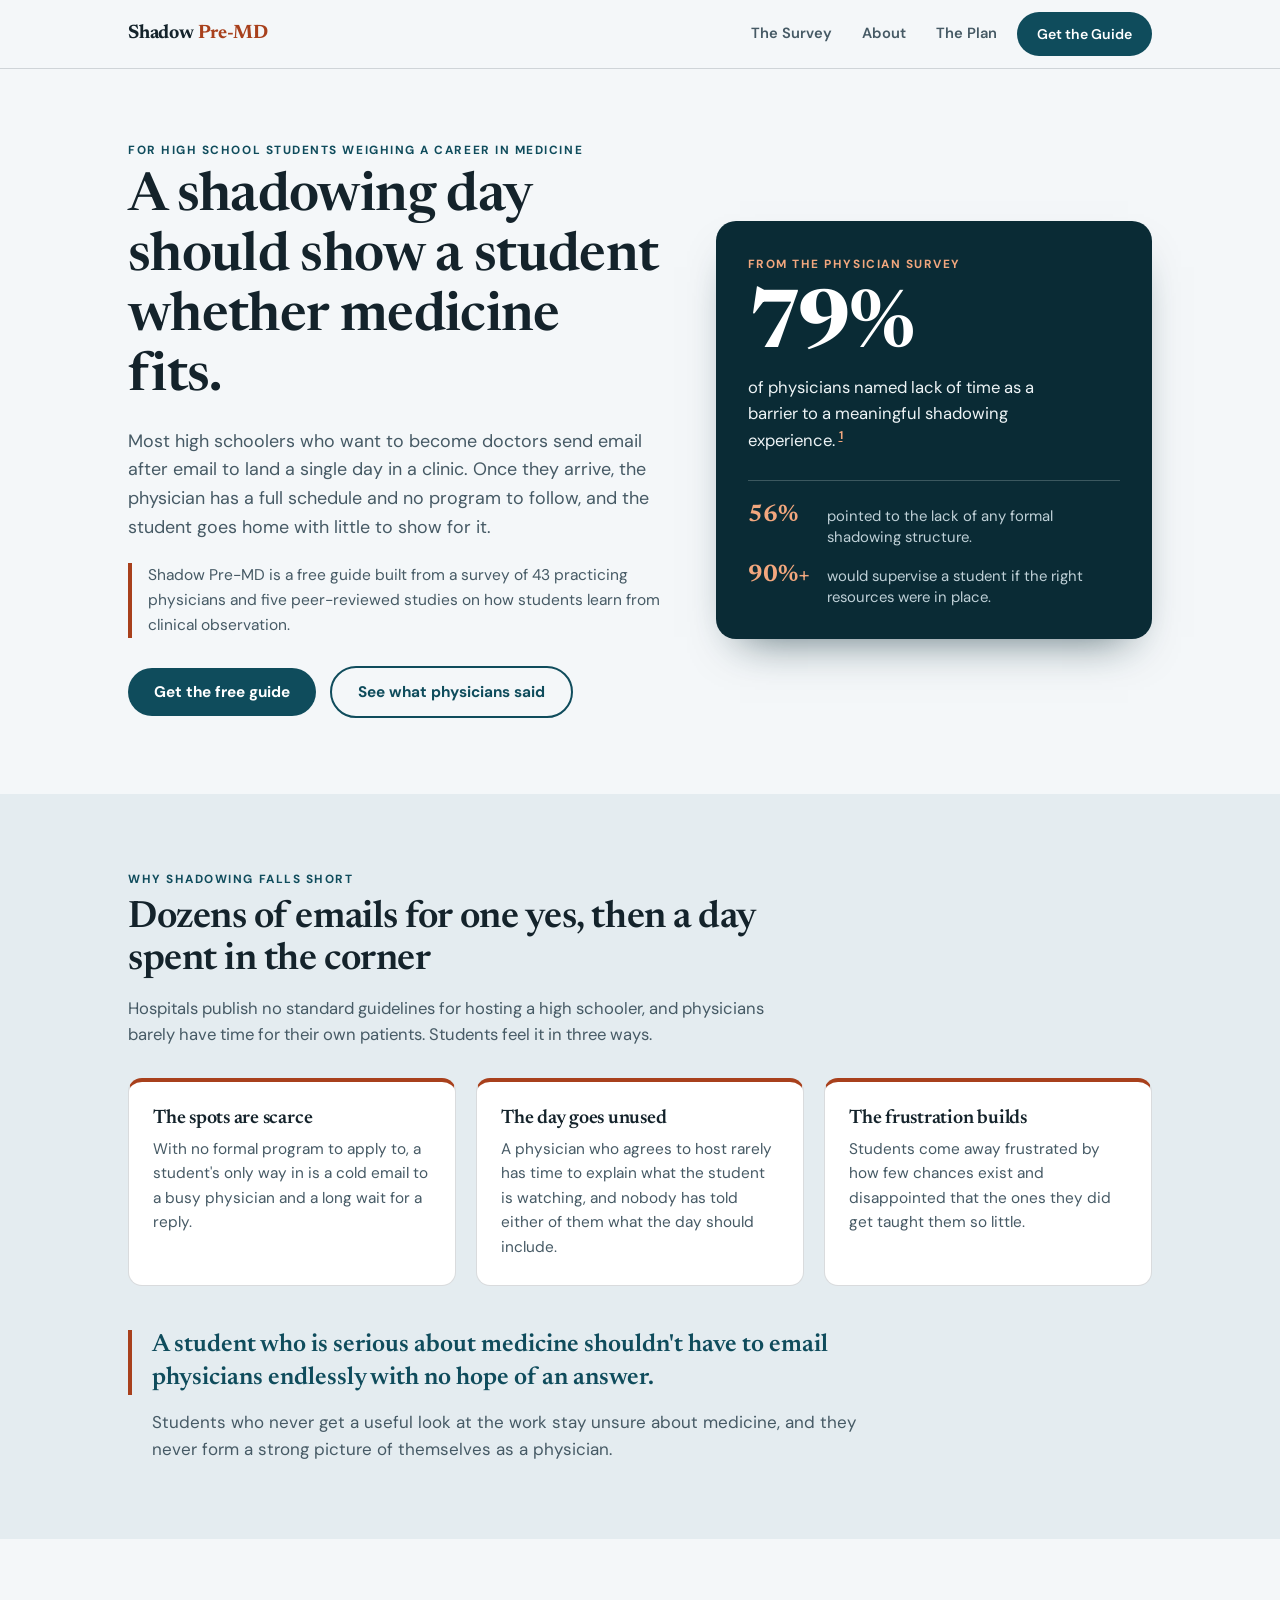
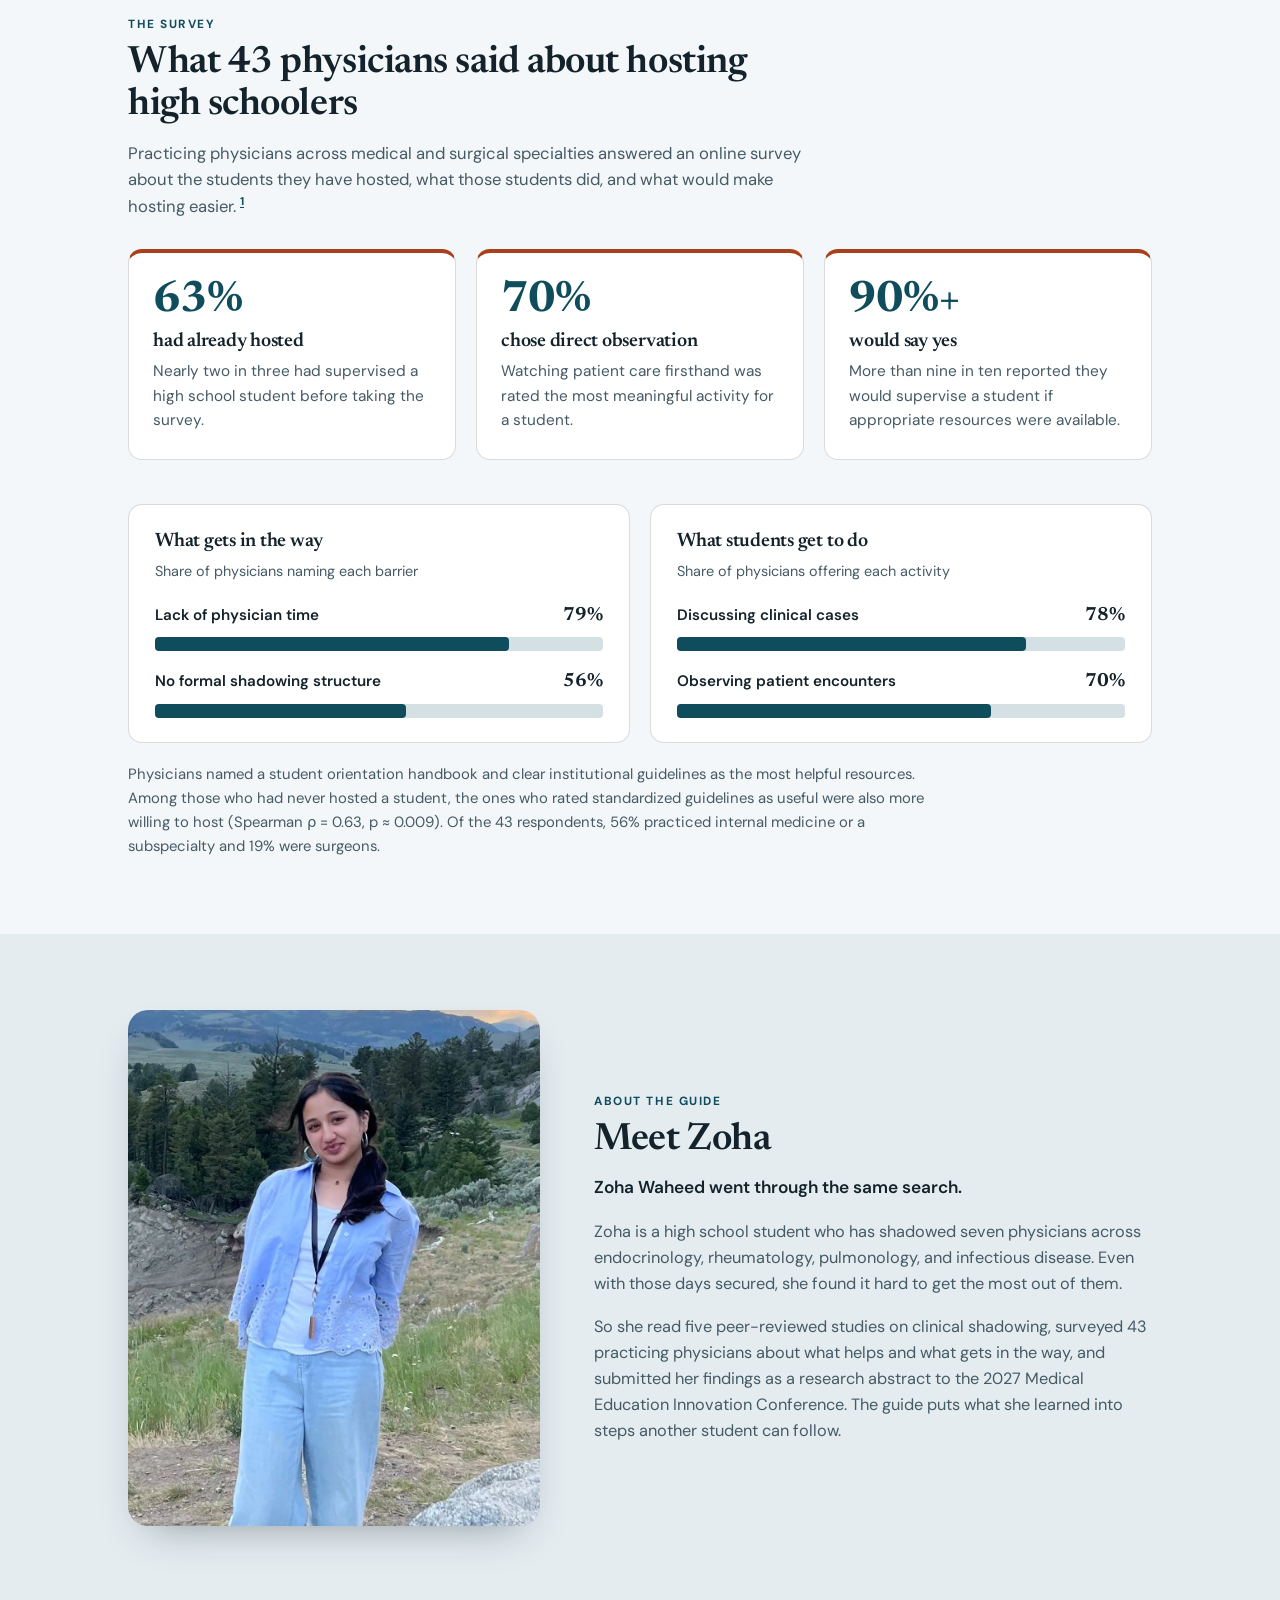
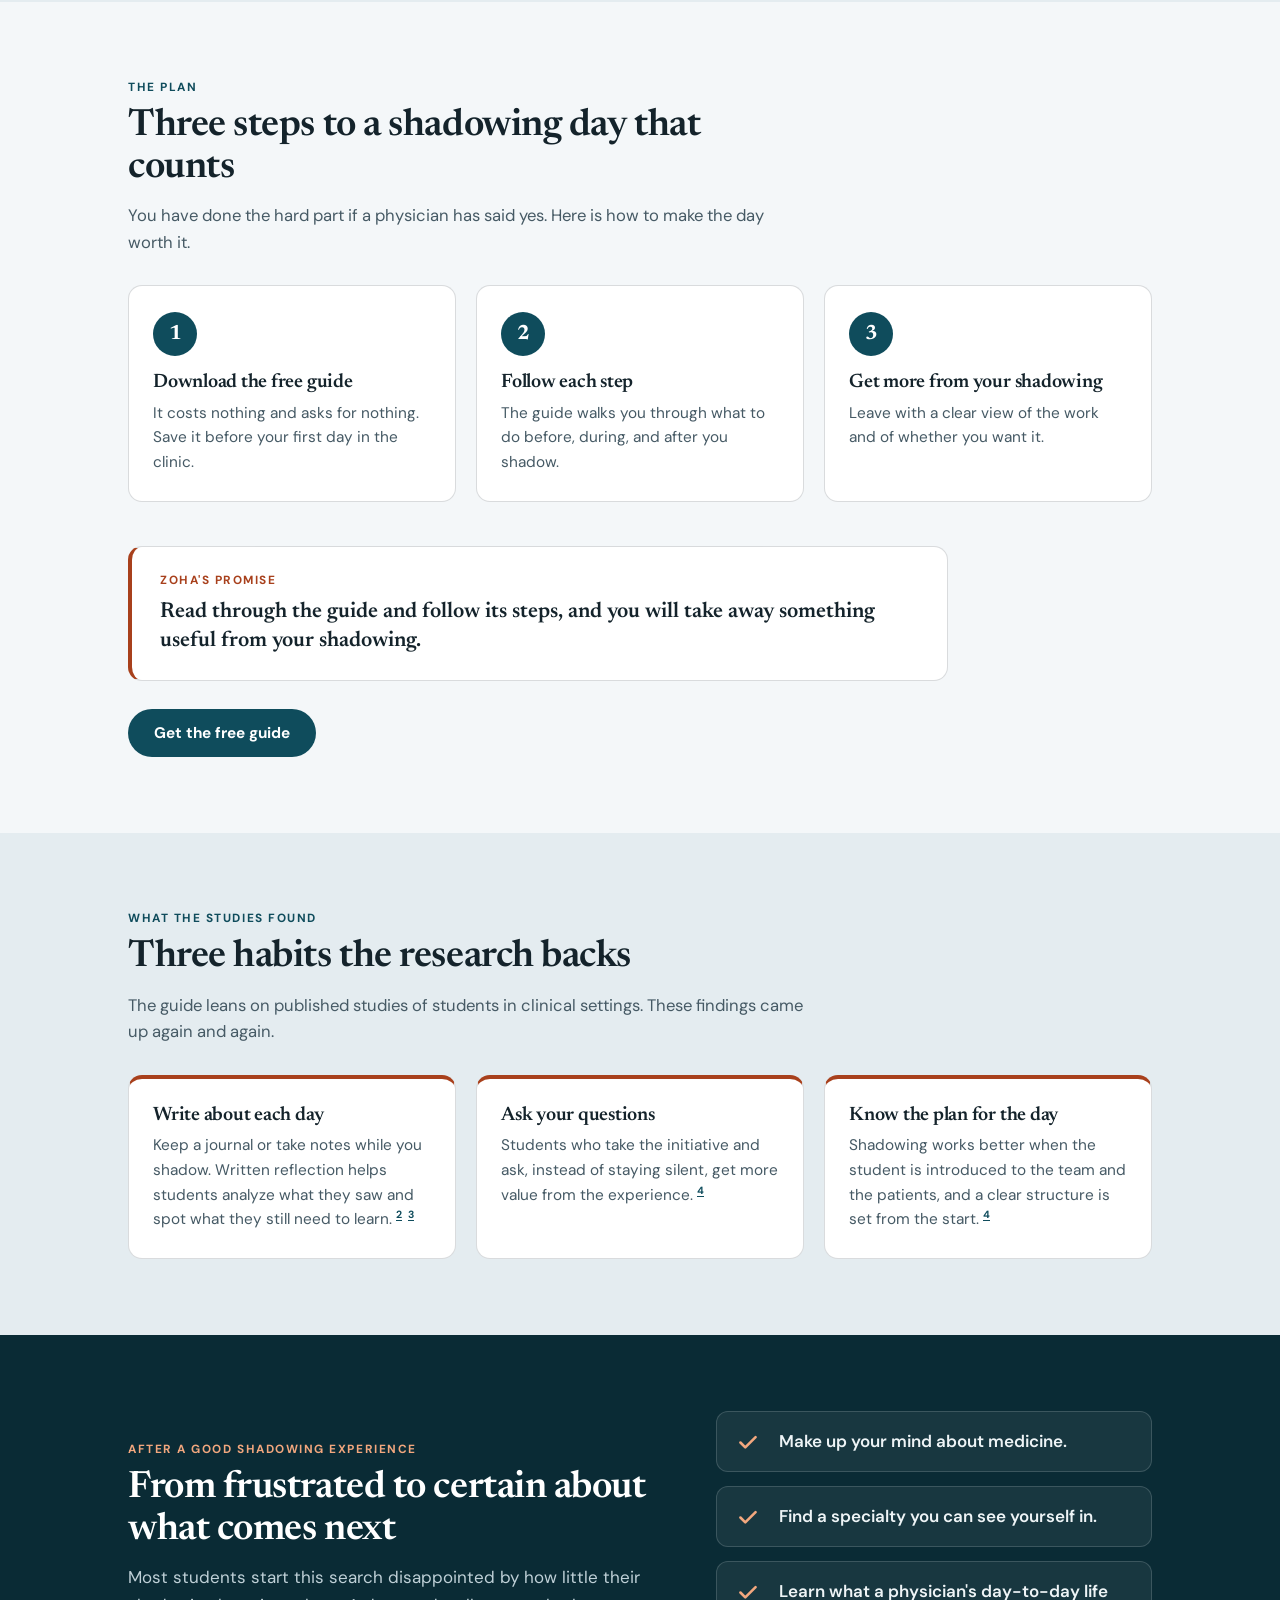
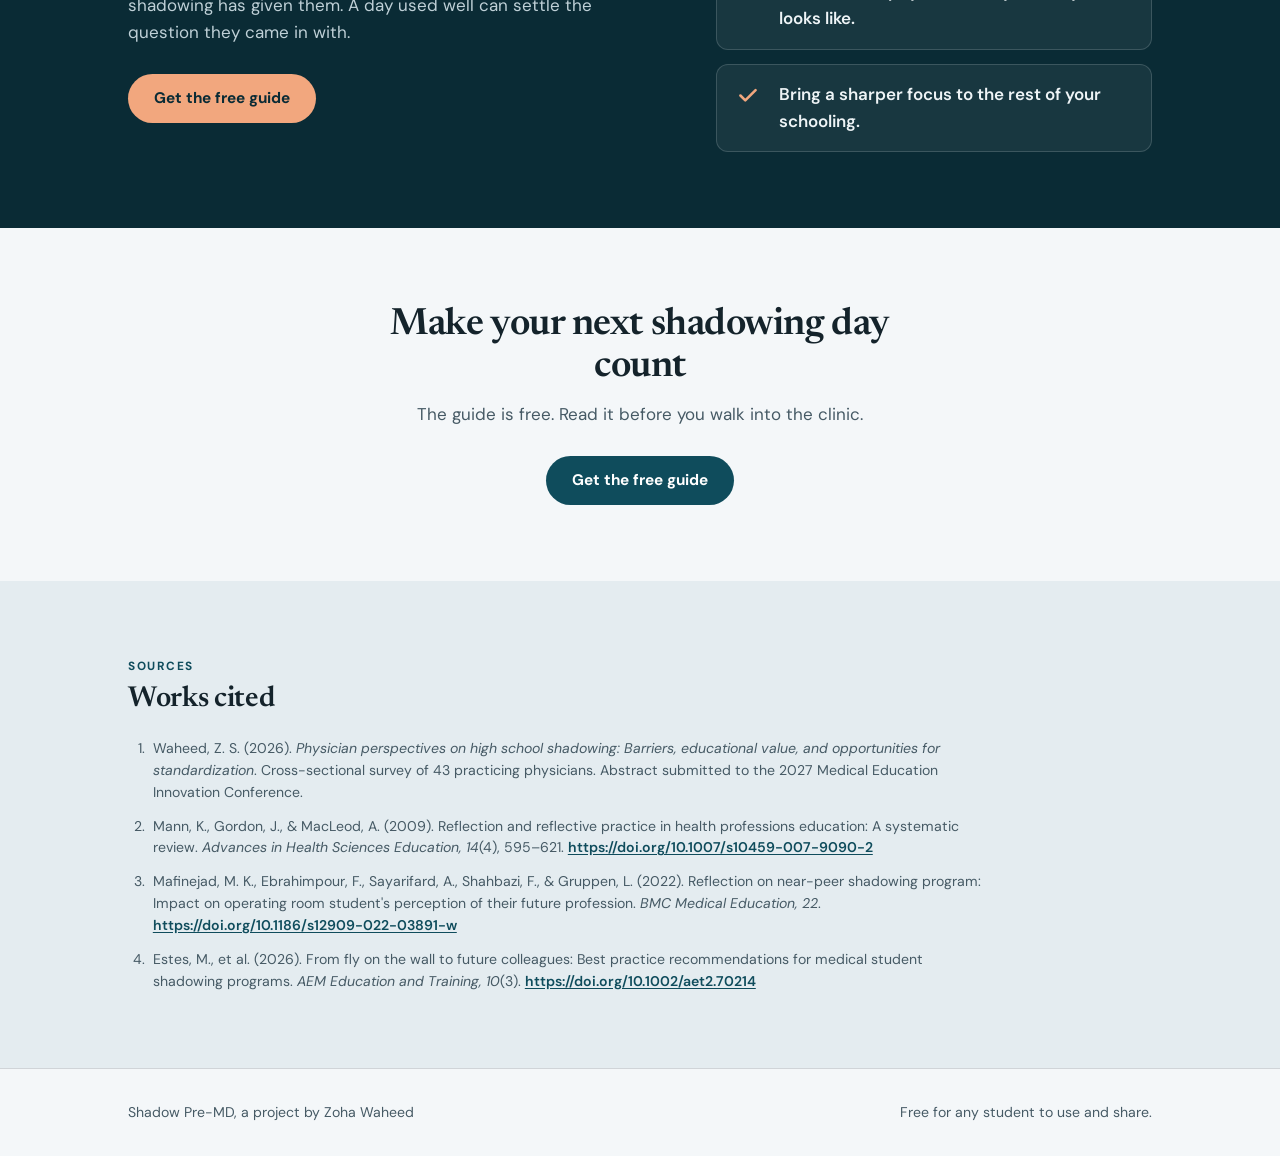
==== index.html @ 09c580b9 "Build Shadow Pre-MD landing site StoryBrand landing page for Zoha Waheed's shadowing guide, with her" ====
<!DOCTYPE html>
<html lang="en">
<head>
<meta charset="UTF-8">
<meta name="viewport" content="width=device-width, initial-scale=1.0">
<title>Shadow Pre-MD | A Free Shadowing Guide for High School Students</title>
<meta name="description" content="A free guide to medical shadowing for high school students, built from a survey of 43 practicing physicians and five peer-reviewed studies.">
<!-- TEMPORARY: noindex until the guide PDF is published. Flip to "index,follow" at launch. -->
<meta name="robots" content="noindex,nofollow">
<meta name="theme-color" content="#F4F7F9">
<meta property="og:title" content="Shadow Pre-MD">
<meta property="og:description" content="A free guide to medical shadowing for high school students, built from a survey of 43 practicing physicians.">
<meta property="og:type" content="website">
<link rel="preconnect" href="https://fonts.googleapis.com">
<link rel="preconnect" href="https://fonts.gstatic.com" crossorigin>
<link href="https://fonts.googleapis.com/css2?family=Newsreader:opsz,wght@6..72,500;6..72,600;6..72,700&family=DM+Sans:wght@400;500;600;700&display=swap" rel="stylesheet">
<style>
  /* ------------------------------------------------------------------
     Palette: cool paper, deep clinic teal, warm rust accent.
     Text pairs are chosen to clear WCAG 2.1 AA (4.5:1).
     ------------------------------------------------------------------ */
  :root{
    --bg:          #F4F7F9;
    --bg-alt:      #E4ECF0;
    --card:        #FFFFFF;
    --ink:         #14232B;
    --ink-soft:    #465A65;
    --primary:     #0F4C5C;
    --primary-dk:  #0A2B35;
    --accent:      #A8401C;
    --on-dark:     #EEF4F6;
    --on-dark-soft:#BFD0D7;
    --accent-dark-bg: #F2A77E;
    --track:       #D5E0E5;
    --line:        rgba(20,35,43,0.16);
    --radius: 14px;
    --wrap: 1080px;

    /* Spacing tokens. A heading hugs what it introduces (tight) and
       always sits further from the block above it (block / section). */
    --flow-tight: 0.35em;
    --flow-block: 44px;
    --flow-section: 76px;
  }

  *{ box-sizing: border-box; }
  html{ scroll-behavior: smooth; }
  @media (prefers-reduced-motion: reduce){
    html{ scroll-behavior: auto; }
    *{ animation-duration: 0.001ms !important; transition-duration: 0.001ms !important; }
  }

  body{
    margin:0;
    background: var(--bg);
    color: var(--ink);
    font-family: 'DM Sans', ui-sans-serif, system-ui, -apple-system, 'Segoe UI', sans-serif;
    font-size: 17px;
    line-height: 1.6;
    -webkit-font-smoothing: antialiased;
  }

  h1, h2, h3{
    font-family: 'Newsreader', Georgia, 'Times New Roman', serif;
    font-weight: 600;
    line-height: 1.12;
    margin: 0 0 var(--flow-tight);
    color: var(--ink);
    letter-spacing: -0.012em;
  }
  p{ margin: 0 0 1em; }
  p:last-child{ margin-bottom: 0; }
  a{ color: inherit; }
  img{ max-width: 100%; height: auto; }

  .wrap{ max-width: var(--wrap); margin: 0 auto; padding: 0 28px; }

  .sr-only{
    position:absolute; width:1px; height:1px;
    padding:0; margin:-1px; overflow:hidden;
    clip:rect(0,0,0,0); white-space:nowrap; border:0;
  }

  .skip{
    position:absolute; left:-9999px; top:10px;
    background: var(--card); color: var(--ink);
    padding: 12px 18px; border-radius: 999px; z-index: 100;
    text-decoration:none; font-weight:700;
    border: 2px solid var(--primary);
  }
  .skip:focus{ left: 16px; }

  .eyebrow{
    font-weight: 700;
    font-size: 0.74rem;
    letter-spacing: 0.13em;
    text-transform: uppercase;
    color: var(--primary);
    display: block;
    margin: 0 0 8px;
  }

  a:focus-visible, button:focus-visible{
    outline: 3px solid var(--accent);
    outline-offset: 3px;
    border-radius: 4px;
  }

  .cite{
    font-size: 0.68em;
    vertical-align: super;
    font-weight: 700;
    color: var(--primary);
    text-decoration: underline;
    text-underline-offset: 2px;
    margin-left: 2px;
    padding: 0 2px;
  }
  .after .cite{ color: var(--accent-dark-bg); }

  /* ---------------- nav ---------------- */
  nav.site{
    position: sticky; top: 0; z-index: 20;
    background: rgba(244,247,249,0.94);
    backdrop-filter: blur(8px);
    border-bottom: 1px solid var(--line);
  }
  nav.site .wrap{
    display:flex; align-items:center; justify-content:space-between;
    gap: 20px; padding-top: 12px; padding-bottom: 12px;
  }
  .wordmark{
    font-family:'Newsreader', Georgia, serif;
    font-weight: 700; font-size: 1.22rem;
    letter-spacing: -0.01em; color: var(--ink);
    text-decoration: none; white-space: nowrap;
  }
  .wordmark span{ color: var(--accent); }
  nav.site ul{
    list-style:none; display:flex; align-items:center;
    gap: 10px; margin:0; padding:0;
    font-size: 0.92rem; font-weight: 600;
  }
  nav.site ul a{
    text-decoration:none; color: var(--ink-soft);
    display:inline-flex; align-items:center;
    min-height: 44px; padding: 0 10px;
  }
  nav.site ul a:hover{ color: var(--primary); text-decoration: underline; }
  nav.site ul a.nav-cta{
    background: var(--primary);
    color: #FFFFFF;
    padding: 0 20px;
    border-radius: 999px;
    font-size: 0.88rem;
    white-space: nowrap;
  }
  nav.site ul a.nav-cta:hover{ background: var(--primary-dk); color:#FFFFFF; text-decoration: none; }

  /* ---------------- buttons ---------------- */
  .btn{
    display:inline-flex; align-items:center; justify-content:center;
    min-height: 48px;
    background: var(--primary);
    color: #FFFFFF;
    text-decoration:none;
    font-weight: 700; font-size: 0.96rem;
    padding: 12px 26px;
    border-radius: 999px;
    transition: background 0.15s ease;
  }
  .btn:hover{ background: var(--primary-dk); }
  .btn.ghost{
    background: transparent;
    color: var(--primary);
    border: 2px solid var(--primary);
  }
  .btn.ghost:hover{ background: var(--primary); color: #FFFFFF; }
  .btn.light{ background: var(--accent-dark-bg); color: var(--primary-dk); }
  .btn.light:hover{ background: #F7BD9D; }
  .btn-row{ display:flex; gap:14px; flex-wrap:wrap; align-items:center; margin-top: 28px; }

  section{ padding: var(--flow-section) 0; }
  .band{ background: var(--bg-alt); }
  .section-head{ max-width: 680px; margin-bottom: 30px; }
  .section-head h2, .about-text h2, .after h2, .closing h2{ font-size: clamp(1.75rem, 3.2vw, 2.35rem); }
  .section-head p{ color: var(--ink-soft); font-size: 1.04rem; }

  /* ---------------- hero ---------------- */
  .hero{ padding: 72px 0 76px; }
  .split{
    display:grid;
    grid-template-columns: 1.1fr 0.9fr;
    gap: 54px;
    align-items:center;
  }
  .split.flip{ grid-template-columns: 0.85fr 1.15fr; }
  .hero h1{ font-size: clamp(2.2rem, 4.8vw, 3.35rem); }
  .hero .lede{ font-size: 1.12rem; color: var(--ink-soft); margin-top: 6px; }
  .hero .fine{
    font-size: 0.97rem; color: var(--ink-soft);
    border-left: 4px solid var(--accent);
    padding-left: 16px; margin: 22px 0 0;
  }

  .hero-panel{
    background: var(--primary-dk);
    color: var(--on-dark);
    border-radius: 20px;
    padding: 34px 32px 30px;
    box-shadow: 0 22px 44px -24px rgba(10,43,53,0.7);
  }
  .hero-panel .eyebrow{ color: var(--accent-dark-bg); margin-bottom: 16px; }
  .hero-panel .big{
    font-family:'Newsreader', Georgia, serif;
    font-weight: 700;
    font-size: clamp(3.6rem, 8vw, 5rem);
    line-height: 0.95; letter-spacing: -0.03em;
    color: #FFFFFF; margin: 0 0 8px;
  }
  .hero-panel .big-label{ font-size: 1.04rem; color: var(--on-dark); margin: 0; max-width: 30ch; }
  .hero-panel ul{
    list-style:none; margin: 26px 0 0; padding: 22px 0 0;
    border-top: 1px solid rgba(238,244,246,0.22);
    display:grid; gap: 14px;
  }
  .hero-panel li{ display:grid; grid-template-columns: 4.2rem 1fr; gap: 12px; align-items: baseline; }
  .hero-panel li b{
    font-family:'Newsreader', Georgia, serif;
    font-weight: 700; font-size: 1.5rem; line-height: 1; color: var(--accent-dark-bg);
  }
  .hero-panel li span{ font-size: 0.93rem; color: var(--on-dark-soft); line-height: 1.45; }

  /* ---------------- cards ---------------- */
  .cards{ display:grid; grid-template-columns: repeat(3, 1fr); gap: 20px; }
  .card{
    background: var(--card);
    border: 1px solid var(--line);
    border-radius: var(--radius);
    padding: 26px 24px;
    border-top: 4px solid var(--accent);
  }
  .card h3{ font-size: 1.22rem; }
  .card p{ font-size: 0.96rem; color: var(--ink-soft); }
  .card .num{
    font-family:'Newsreader', Georgia, serif;
    font-weight: 700;
    font-size: clamp(2.1rem, 3.6vw, 2.7rem);
    line-height: 1; letter-spacing: -0.02em;
    color: var(--primary); margin: 0 0 8px;
  }

  .punch{
    font-family:'Newsreader', Georgia, serif;
    font-weight:600; font-size: clamp(1.25rem, 2.3vw, 1.55rem);
    line-height: 1.3;
    color: var(--primary);
    max-width: 760px;
    margin: var(--flow-block) 0 0;
    border-left: 4px solid var(--accent);
    padding-left: 20px;
  }
  .punch + p{ max-width: 760px; color: var(--ink-soft); margin: 14px 0 0; padding-left: 24px; }

  /* ---------------- charts ---------------- */
  .charts{
    display:grid; grid-template-columns: 1fr 1fr; gap: 20px;
    margin-top: var(--flow-block);
  }
  .chart{
    background: var(--card);
    border: 1px solid var(--line);
    border-radius: var(--radius);
    padding: 26px 26px 24px;
    margin: 0;
  }
  .chart h3{ font-size: 1.22rem; }
  .chart .sub{ font-size: 0.9rem; color: var(--ink-soft); margin: 0 0 18px; }
  .bars{ list-style:none; margin:0; padding:0; display:grid; gap: 16px; }
  .bars .lab{
    display:flex; justify-content:space-between; align-items:baseline; gap: 12px;
    font-size: 0.95rem; font-weight: 600; color: var(--ink); margin-bottom: 6px;
  }
  .bars .lab b{ font-family:'Newsreader', Georgia, serif; font-size: 1.2rem; font-weight: 700; }
  .bars .track{ height: 14px; background: var(--track); border-radius: 4px; overflow:hidden; }
  .bars .fill{ display:block; height:100%; background: var(--primary); border-radius: 0 4px 4px 0; }
  .note{
    margin-top: 20px; font-size: 0.93rem; color: var(--ink-soft);
    max-width: 820px;
  }

  /* ---------------- about ---------------- */
  .about-photo{
    border-radius: 20px; overflow:hidden;
    aspect-ratio: 4/5;
    box-shadow: 0 18px 40px -20px rgba(20,35,43,0.45);
    background: var(--bg-alt);
  }
  .about-photo img{ width:100%; height:100%; object-fit: cover; object-position: center 20%; display:block; }
  .about-text p{ color: var(--ink-soft); font-size: 1.02rem; }
  .about-text p.name-line{ color: var(--ink); font-weight: 600; font-size: 1.08rem; }

  /* ---------------- plan ---------------- */
  .steps{ list-style:none; margin:0; padding:0; display:grid; grid-template-columns: repeat(3, 1fr); gap: 20px; counter-reset: step; }
  .steps li{
    background: var(--card);
    border: 1px solid var(--line);
    border-radius: var(--radius);
    padding: 26px 24px;
    counter-increment: step;
  }
  .steps li:before{
    content: counter(step);
    display:flex; align-items:center; justify-content:center;
    width: 44px; height: 44px; border-radius: 50%;
    background: var(--primary); color:#FFFFFF;
    font-family:'Newsreader', Georgia, serif; font-weight:700; font-size: 1.3rem;
    margin-bottom: 16px;
  }
  .steps h3{ font-size: 1.22rem; }
  .steps p{ font-size: 0.96rem; color: var(--ink-soft); }
  .promise{
    margin-top: var(--flow-block);
    background: var(--card);
    border: 1px solid var(--line);
    border-left: 4px solid var(--accent);
    border-radius: var(--radius);
    padding: 24px 28px;
    max-width: 820px;
  }
  .promise .eyebrow{ color: var(--accent); }
  .promise p{
    font-family:'Newsreader', Georgia, serif; font-weight: 600;
    font-size: clamp(1.15rem, 2vw, 1.35rem); line-height: 1.35; color: var(--ink);
  }

  /* ---------------- dark band ---------------- */
  .after{ background: var(--primary-dk); color: var(--on-dark); }
  .after h2{ color: #FFFFFF; }
  .after p{ color: var(--on-dark-soft); }
  .after .eyebrow{ color: var(--accent-dark-bg); }
  .outcomes{ list-style:none; margin:0; padding:0; display:grid; gap: 14px; }
  .outcomes li{
    display:grid; grid-template-columns: 30px 1fr; gap: 14px; align-items:start;
    background: rgba(255,255,255,0.06);
    border: 1px solid rgba(238,244,246,0.16);
    border-radius: 12px;
    padding: 16px 18px;
    font-weight: 600; color: var(--on-dark);
  }
  .outcomes svg{ width: 26px; height: 26px; margin-top: 1px; }

  .closing{ text-align:center; }
  .closing .wrap{ max-width: 640px; }
  .closing p{ color: var(--ink-soft); }
  .closing .btn-row{ justify-content:center; }

  /* ---------------- references ---------------- */
  .refs ol{
    max-width: 860px; margin: 0; padding-left: 1.3rem;
    display:grid; gap: 12px;
    font-size: 0.88rem; color: var(--ink-soft); line-height: 1.55;
  }
  .refs li{ padding-left: 4px; }
  .refs h2{ font-size: clamp(1.4rem,2.6vw,1.8rem); }
  .refs a.src{
    color: var(--primary); font-weight: 600;
    text-underline-offset: 2px; word-break: break-word;
  }

  footer{
    border-top: 1px solid var(--line);
    padding: 32px 0; font-size: 0.88rem; color: var(--ink-soft);
  }
  footer .wrap{
    display:flex; justify-content:space-between; align-items:center;
    flex-wrap:wrap; gap: 10px;
  }

  @media (max-width: 860px){
    .split, .split.flip{ grid-template-columns: 1fr; gap: 36px; }
    .about-photo{ max-width: 400px; margin: 0 auto; width: 100%; }
    .cards, .steps, .charts{ grid-template-columns: 1fr; }
  }
  @media (max-width: 620px){
    :root{ --flow-section: 54px; --flow-block: 34px; }
    .wrap{ padding: 0 20px; }
    .hero{ padding: 44px 0 54px; }
    nav.site ul li:not(:last-child){ display:none; }
    .hero-panel{ padding: 28px 24px 26px; }
    .btn-row .btn{ width: 100%; }
    .punch + p{ padding-left: 24px; }
  }
</style>
</head>
<body>

<a class="skip" href="#main">Skip to content</a>

<nav class="site" aria-label="Primary">
  <div class="wrap">
    <a class="wordmark" href="#main">Shadow <span>Pre-MD</span></a>
    <ul>
      <li><a href="#survey">The Survey</a></li>
      <li><a href="#about">About</a></li>
      <li><a href="#plan">The Plan</a></li>
      <li><a href="guide.html" class="nav-cta">Get the Guide</a></li>
    </ul>
  </div>
</nav>

<main id="main">

<header class="hero">
  <div class="wrap split">
    <div>
      <span class="eyebrow">For high school students weighing a career in medicine</span>
      <h1>A shadowing day should show a student whether medicine fits.</h1>
      <p class="lede">Most high schoolers who want to become doctors send email after email to land a single day in a clinic. Once they arrive, the physician has a full schedule and no program to follow, and the student goes home with little to show for it.</p>
      <p class="fine">Shadow Pre-MD is a free guide built from a survey of 43 practicing physicians and five peer-reviewed studies on how students learn from clinical observation.</p>
      <div class="btn-row">
        <a href="guide.html" class="btn">Get the free guide</a>
        <a href="#survey" class="btn ghost">See what physicians said</a>
      </div>
    </div>
    <aside class="hero-panel" aria-label="Headline survey findings">
      <span class="eyebrow">From the physician survey</span>
      <p class="big">79%</p>
      <p class="big-label">of physicians named lack of time as a barrier to a meaningful shadowing experience.<a class="cite" style="color:var(--accent-dark-bg)" href="#r1"><span class="sr-only">See reference </span>1</a></p>
      <ul>
        <li><b>56%</b><span>pointed to the lack of any formal shadowing structure.</span></li>
        <li><b>90%+</b><span>would supervise a student if the right resources were in place.</span></li>
      </ul>
    </aside>
  </div>
</header>

<section id="problem" class="band">
  <div class="wrap">
    <div class="section-head">
      <span class="eyebrow">Why shadowing falls short</span>
      <h2>Dozens of emails for one yes, then a day spent in the corner</h2>
      <p>Hospitals publish no standard guidelines for hosting a high schooler, and physicians barely have time for their own patients. Students feel it in three ways.</p>
    </div>
    <div class="cards">
      <div class="card">
        <h3>The spots are scarce</h3>
        <p>With no formal program to apply to, a student's only way in is a cold email to a busy physician and a long wait for a reply.</p>
      </div>
      <div class="card">
        <h3>The day goes unused</h3>
        <p>A physician who agrees to host rarely has time to explain what the student is watching, and nobody has told either of them what the day should include.</p>
      </div>
      <div class="card">
        <h3>The frustration builds</h3>
        <p>Students come away frustrated by how few chances exist and disappointed that the ones they did get taught them so little.</p>
      </div>
    </div>
    <p class="punch">A student who is serious about medicine shouldn't have to email physicians endlessly with no hope of an answer.</p>
    <p>Students who never get a useful look at the work stay unsure about medicine, and they never form a strong picture of themselves as a physician.</p>
  </div>
</section>

<section id="survey">
  <div class="wrap">
    <div class="section-head">
      <span class="eyebrow">The survey</span>
      <h2>What 43 physicians said about hosting high schoolers</h2>
      <p>Practicing physicians across medical and surgical specialties answered an online survey about the students they have hosted, what those students did, and what would make hosting easier.<a class="cite" href="#r1"><span class="sr-only">See reference </span>1</a></p>
    </div>

    <div class="cards">
      <div class="card">
        <p class="num">63%</p>
        <h3>had already hosted</h3>
        <p>Nearly two in three had supervised a high school student before taking the survey.</p>
      </div>
      <div class="card">
        <p class="num">70%</p>
        <h3>chose direct observation</h3>
        <p>Watching patient care firsthand was rated the most meaningful activity for a student.</p>
      </div>
      <div class="card">
        <p class="num">90%+</p>
        <h3>would say yes</h3>
        <p>More than nine in ten reported they would supervise a student if appropriate resources were available.</p>
      </div>
    </div>

    <div class="charts">
      <figure class="chart">
        <h3>What gets in the way</h3>
        <p class="sub">Share of physicians naming each barrier</p>
        <ul class="bars">
          <li title="Lack of physician time: 79%">
            <div class="lab"><span>Lack of physician time</span><b>79%</b></div>
            <div class="track"><span class="fill" style="width:79%"></span></div>
          </li>
          <li title="No formal shadowing structure: 56%">
            <div class="lab"><span>No formal shadowing structure</span><b>56%</b></div>
            <div class="track"><span class="fill" style="width:56%"></span></div>
          </li>
        </ul>
      </figure>
      <figure class="chart">
        <h3>What students get to do</h3>
        <p class="sub">Share of physicians offering each activity</p>
        <ul class="bars">
          <li title="Discussing clinical cases: 78%">
            <div class="lab"><span>Discussing clinical cases</span><b>78%</b></div>
            <div class="track"><span class="fill" style="width:78%"></span></div>
          </li>
          <li title="Observing patient encounters: 70%">
            <div class="lab"><span>Observing patient encounters</span><b>70%</b></div>
            <div class="track"><span class="fill" style="width:70%"></span></div>
          </li>
        </ul>
      </figure>
    </div>
    <p class="note">Physicians named a student orientation handbook and clear institutional guidelines as the most helpful resources. Among those who had never hosted a student, the ones who rated standardized guidelines as useful were also more willing to host (Spearman &rho; = 0.63, p &asymp; 0.009). Of the 43 respondents, 56% practiced internal medicine or a subspecialty and 19% were surgeons.</p>
  </div>
</section>

<section id="about" class="band">
  <div class="wrap split flip">
    <div class="about-photo">
      <img src="images/zoha.webp" width="1000" height="1250" alt="Zoha, standing outdoors in a light blue shirt with pine trees and hills behind her" loading="lazy" decoding="async">
    </div>
    <div class="about-text">
      <span class="eyebrow">About the guide</span>
      <h2>Meet Zoha</h2>
      <p class="name-line">Zoha Waheed went through the same search.</p>
      <p>Zoha is a high school student who has shadowed seven physicians across endocrinology, rheumatology, pulmonology, and infectious disease. Even with those days secured, she found it hard to get the most out of them.</p>
      <p>So she read five peer-reviewed studies on clinical shadowing, surveyed 43 practicing physicians about what helps and what gets in the way, and submitted her findings as a research abstract to the 2027 Medical Education Innovation Conference. The guide puts what she learned into steps another student can follow.</p>
    </div>
  </div>
</section>

<section id="plan">
  <div class="wrap">
    <div class="section-head">
      <span class="eyebrow">The plan</span>
      <h2>Three steps to a shadowing day that counts</h2>
      <p>You have done the hard part if a physician has said yes. Here is how to make the day worth it.</p>
    </div>
    <ol class="steps">
      <li>
        <h3>Download the free guide</h3>
        <p>It costs nothing and asks for nothing. Save it before your first day in the clinic.</p>
      </li>
      <li>
        <h3>Follow each step</h3>
        <p>The guide walks you through what to do before, during, and after you shadow.</p>
      </li>
      <li>
        <h3>Get more from your shadowing</h3>
        <p>Leave with a clear view of the work and of whether you want it.</p>
      </li>
    </ol>
    <div class="promise">
      <span class="eyebrow">Zoha's promise</span>
      <p>Read through the guide and follow its steps, and you will take away something useful from your shadowing.</p>
    </div>
    <div class="btn-row">
      <a href="guide.html" class="btn">Get the free guide</a>
    </div>
  </div>
</section>

<section id="habits" class="band">
  <div class="wrap">
    <div class="section-head">
      <span class="eyebrow">What the studies found</span>
      <h2>Three habits the research backs</h2>
      <p>The guide leans on published studies of students in clinical settings. These findings came up again and again.</p>
    </div>
    <div class="cards">
      <div class="card">
        <h3>Write about each day</h3>
        <p>Keep a journal or take notes while you shadow. Written reflection helps students analyze what they saw and spot what they still need to learn.<a class="cite" href="#r2"><span class="sr-only">See reference </span>2</a><a class="cite" href="#r3"><span class="sr-only">See reference </span>3</a></p>
      </div>
      <div class="card">
        <h3>Ask your questions</h3>
        <p>Students who take the initiative and ask, instead of staying silent, get more value from the experience.<a class="cite" href="#r4"><span class="sr-only">See reference </span>4</a></p>
      </div>
      <div class="card">
        <h3>Know the plan for the day</h3>
        <p>Shadowing works better when the student is introduced to the team and the patients, and a clear structure is set from the start.<a class="cite" href="#r4"><span class="sr-only">See reference </span>4</a></p>
      </div>
    </div>
  </div>
</section>

<section class="after">
  <div class="wrap split">
    <div>
      <span class="eyebrow">After a good shadowing experience</span>
      <h2>From frustrated to certain about what comes next</h2>
      <p>Most students start this search disappointed by how little their shadowing has given them. A day used well can settle the question they came in with.</p>
      <div class="btn-row">
        <a href="guide.html" class="btn light">Get the free guide</a>
      </div>
    </div>
    <ul class="outcomes">
      <li><svg viewBox="0 0 24 24" fill="none" stroke="#F2A77E" stroke-width="2.4" stroke-linecap="round" stroke-linejoin="round" aria-hidden="true"><path d="M5 12.5l4.5 4.5L19 7.5"/></svg><span>Make up your mind about medicine.</span></li>
      <li><svg viewBox="0 0 24 24" fill="none" stroke="#F2A77E" stroke-width="2.4" stroke-linecap="round" stroke-linejoin="round" aria-hidden="true"><path d="M5 12.5l4.5 4.5L19 7.5"/></svg><span>Find a specialty you can see yourself in.</span></li>
      <li><svg viewBox="0 0 24 24" fill="none" stroke="#F2A77E" stroke-width="2.4" stroke-linecap="round" stroke-linejoin="round" aria-hidden="true"><path d="M5 12.5l4.5 4.5L19 7.5"/></svg><span>Learn what a physician's day-to-day life looks like.</span></li>
      <li><svg viewBox="0 0 24 24" fill="none" stroke="#F2A77E" stroke-width="2.4" stroke-linecap="round" stroke-linejoin="round" aria-hidden="true"><path d="M5 12.5l4.5 4.5L19 7.5"/></svg><span>Bring a sharper focus to the rest of your schooling.</span></li>
    </ul>
  </div>
</section>

<section class="closing">
  <div class="wrap">
    <h2>Make your next shadowing day count</h2>
    <p>The guide is free. Read it before you walk into the clinic.</p>
    <div class="btn-row">
      <a href="guide.html" class="btn">Get the free guide</a>
    </div>
  </div>
</section>

<section class="refs band" id="sources">
  <div class="wrap">
    <div class="section-head" style="margin-bottom:22px">
      <span class="eyebrow">Sources</span>
      <h2>Works cited</h2>
    </div>
    <ol>
      <li id="r1">Waheed, Z. S. (2026). <em>Physician perspectives on high school shadowing: Barriers, educational value, and opportunities for standardization</em>. Cross-sectional survey of 43 practicing physicians. Abstract submitted to the 2027 Medical Education Innovation Conference.</li>
      <li id="r2">Mann, K., Gordon, J., &amp; MacLeod, A. (2009). Reflection and reflective practice in health professions education: A systematic review. <em>Advances in Health Sciences Education, 14</em>(4), 595&ndash;621. <a class="src" href="https://doi.org/10.1007/s10459-007-9090-2" target="_blank" rel="noopener noreferrer">https://doi.org/10.1007/s10459-007-9090-2</a></li>
      <li id="r3">Mafinejad, M. K., Ebrahimpour, F., Sayarifard, A., Shahbazi, F., &amp; Gruppen, L. (2022). Reflection on near-peer shadowing program: Impact on operating room student's perception of their future profession. <em>BMC Medical Education, 22</em>. <a class="src" href="https://doi.org/10.1186/s12909-022-03891-w" target="_blank" rel="noopener noreferrer">https://doi.org/10.1186/s12909-022-03891-w</a></li>
      <li id="r4">Estes, M., et al. (2026). From fly on the wall to future colleagues: Best practice recommendations for medical student shadowing programs. <em>AEM Education and Training, 10</em>(3). <a class="src" href="https://doi.org/10.1002/aet2.70214" target="_blank" rel="noopener noreferrer">https://doi.org/10.1002/aet2.70214</a></li>
    </ol>
  </div>
</section>

</main>

<footer>
  <div class="wrap">
    <span>Shadow Pre-MD, a project by Zoha Waheed</span>
    <span>Free for any student to use and share.</span>
  </div>
</footer>

</body>
</html>
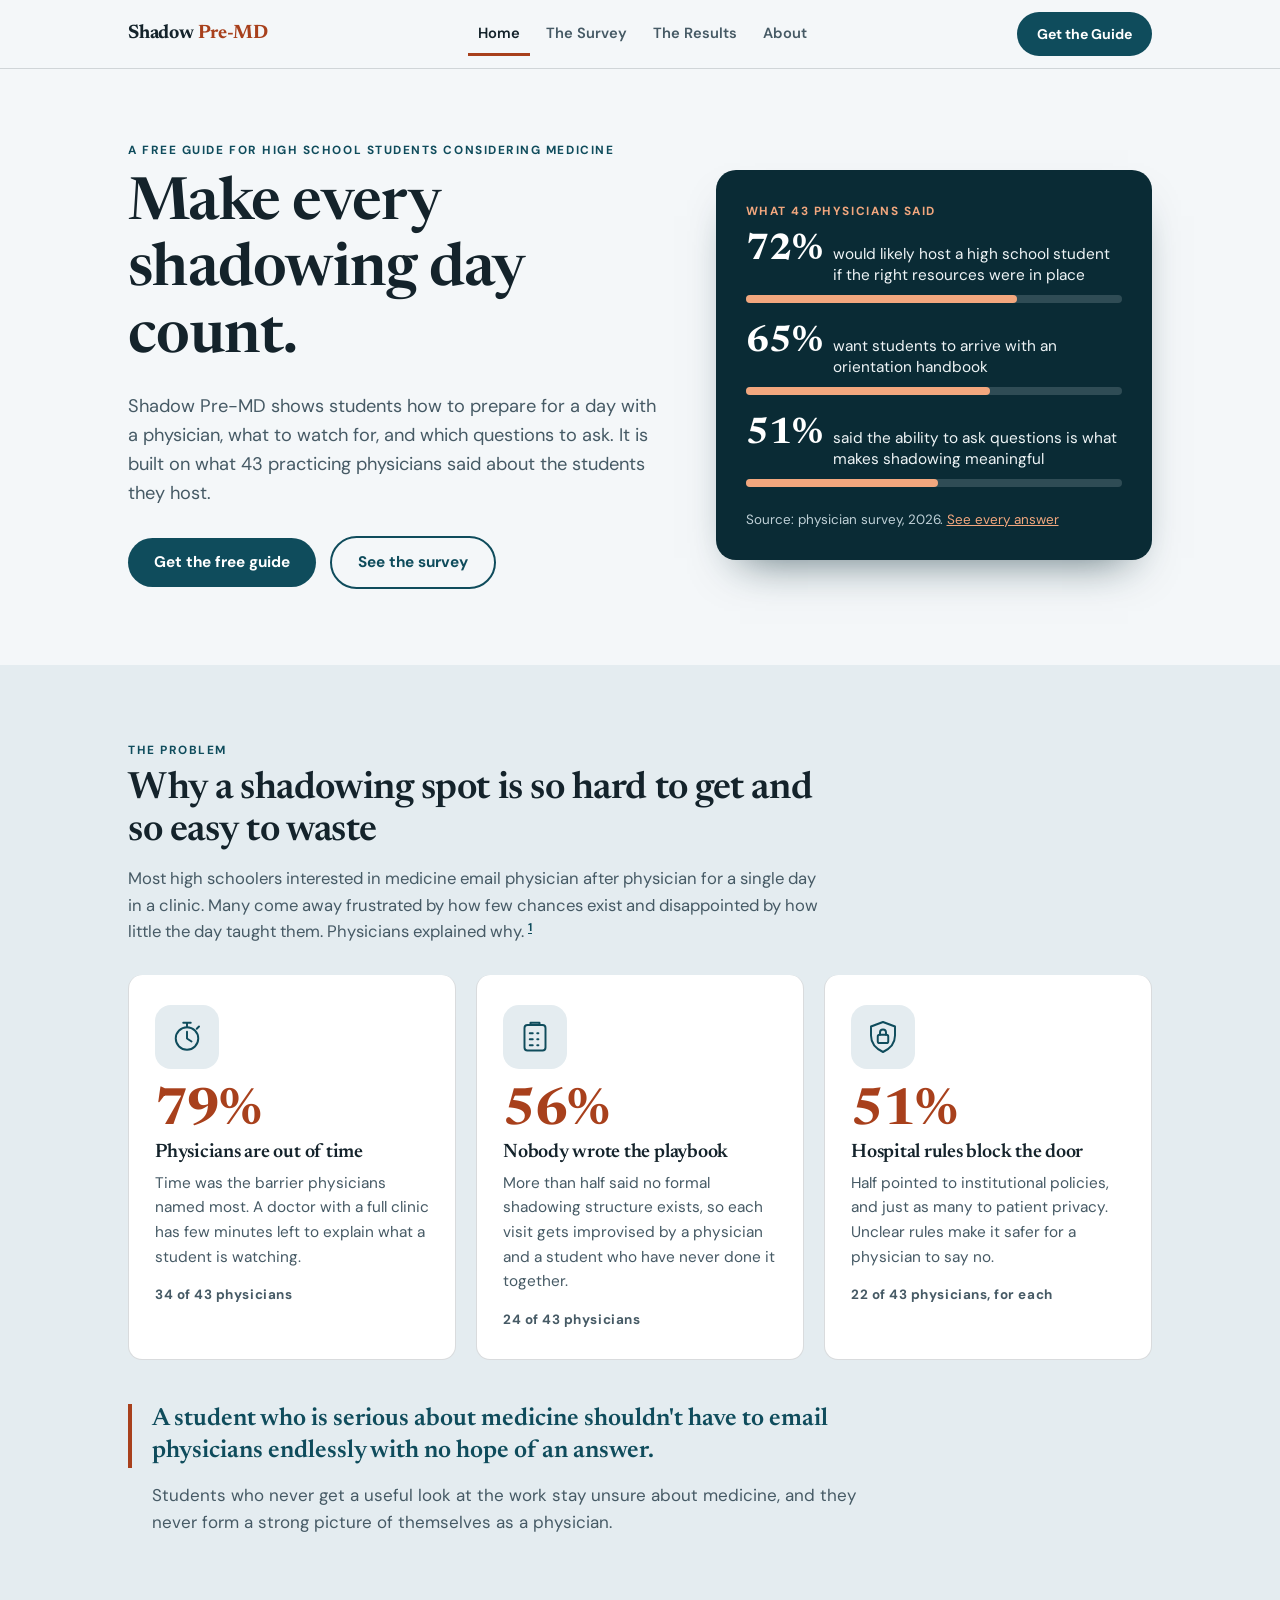
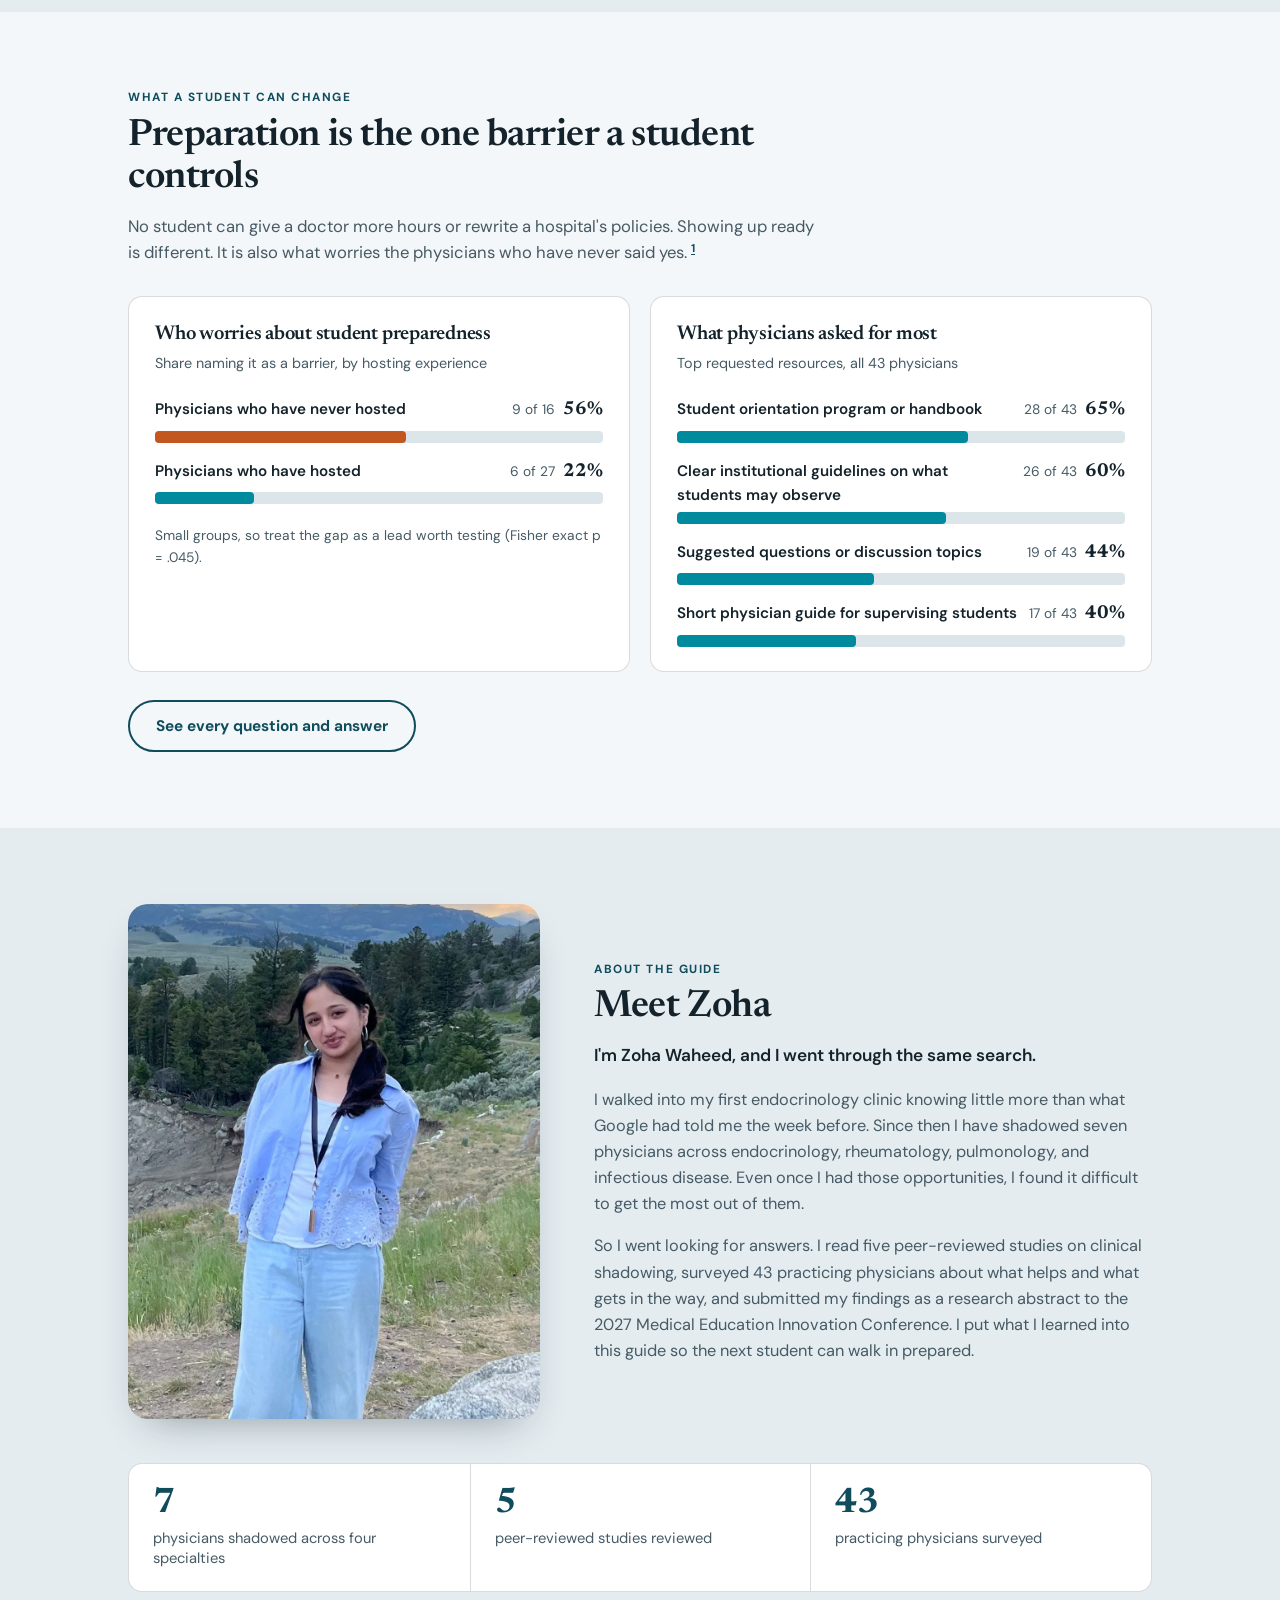
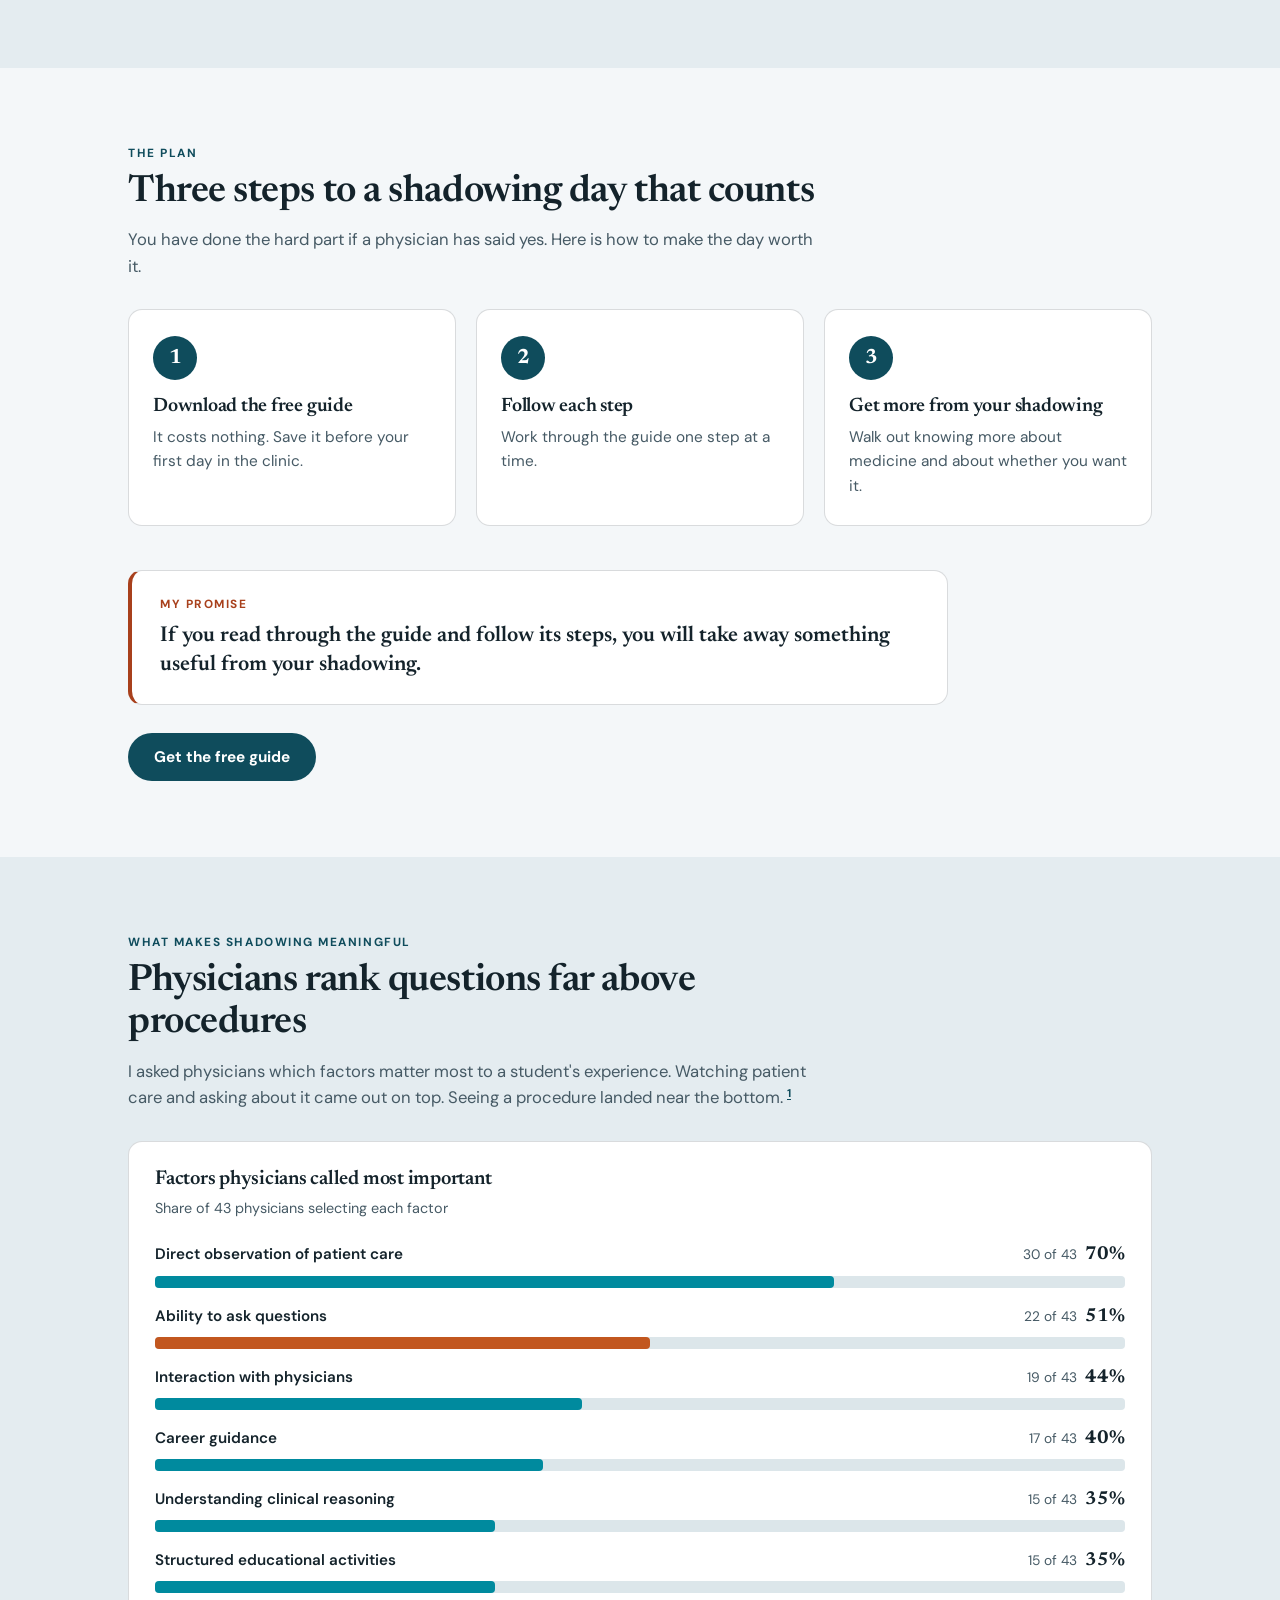
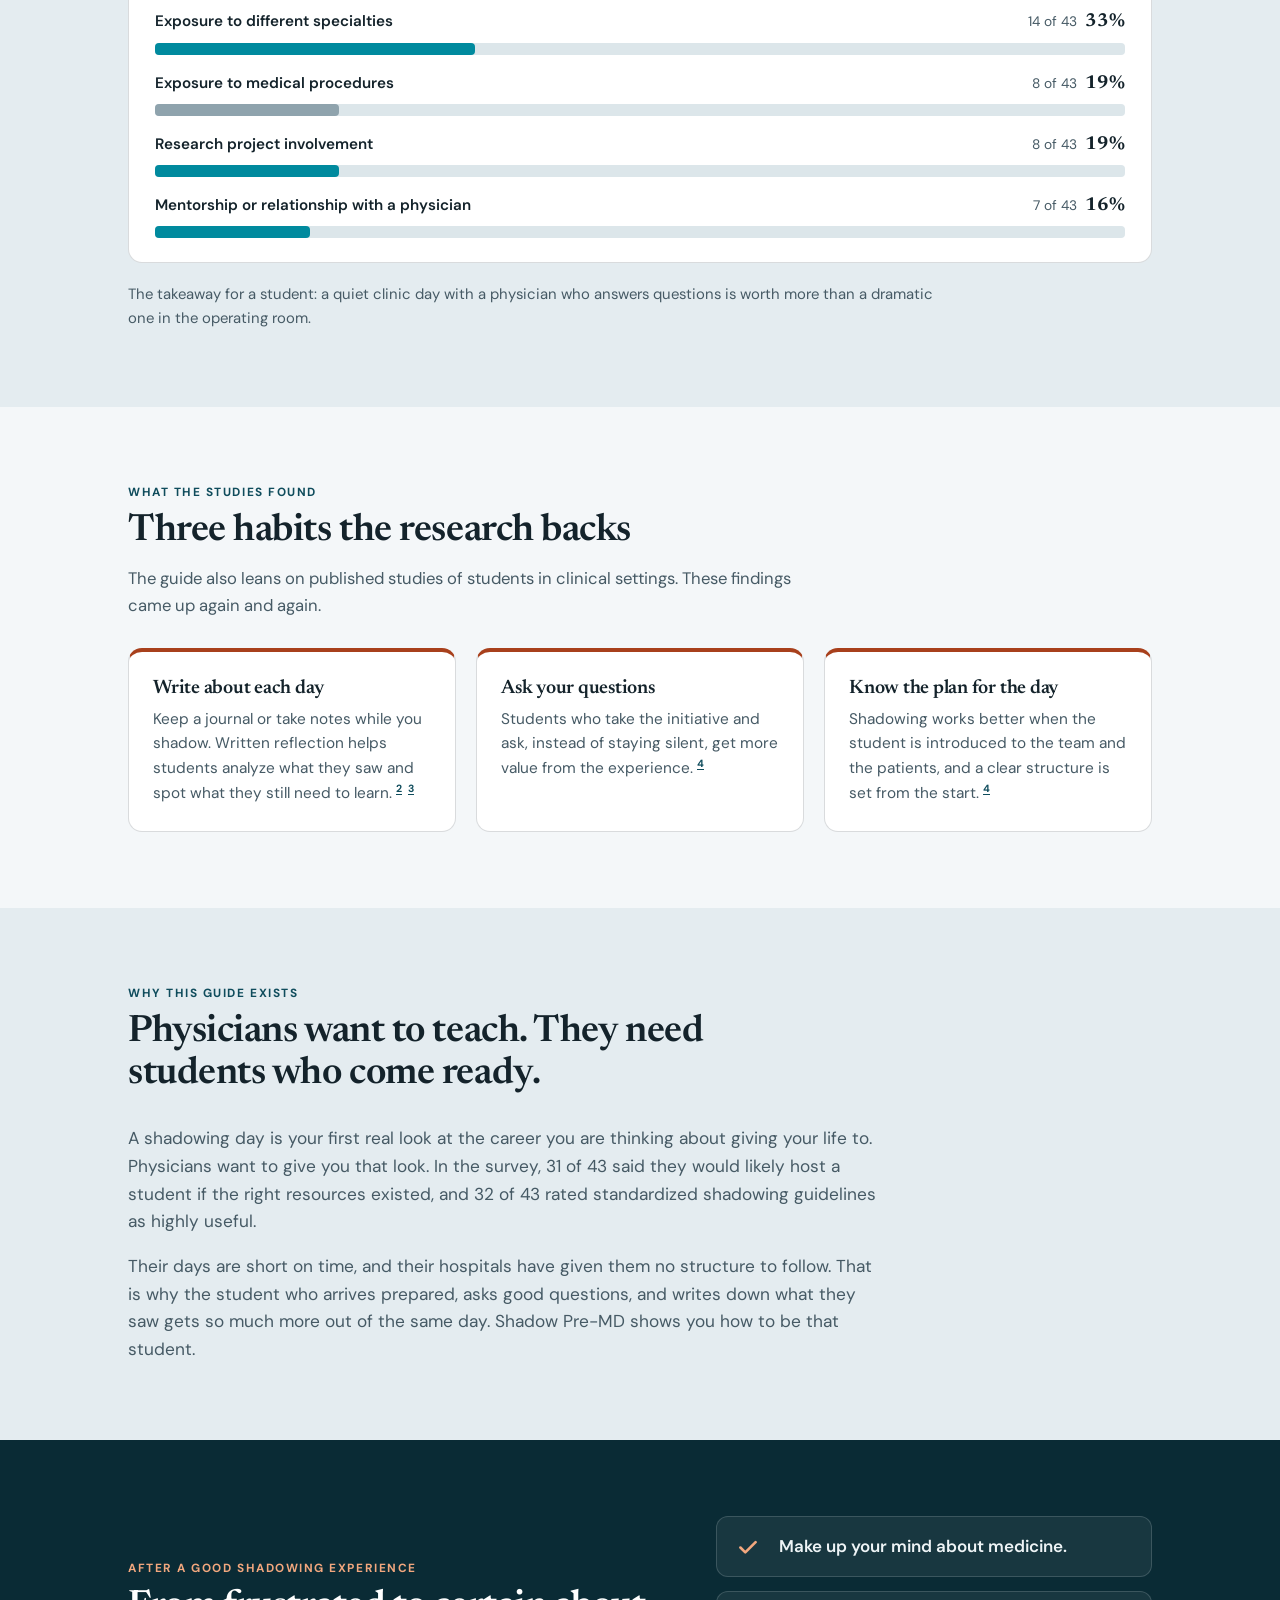
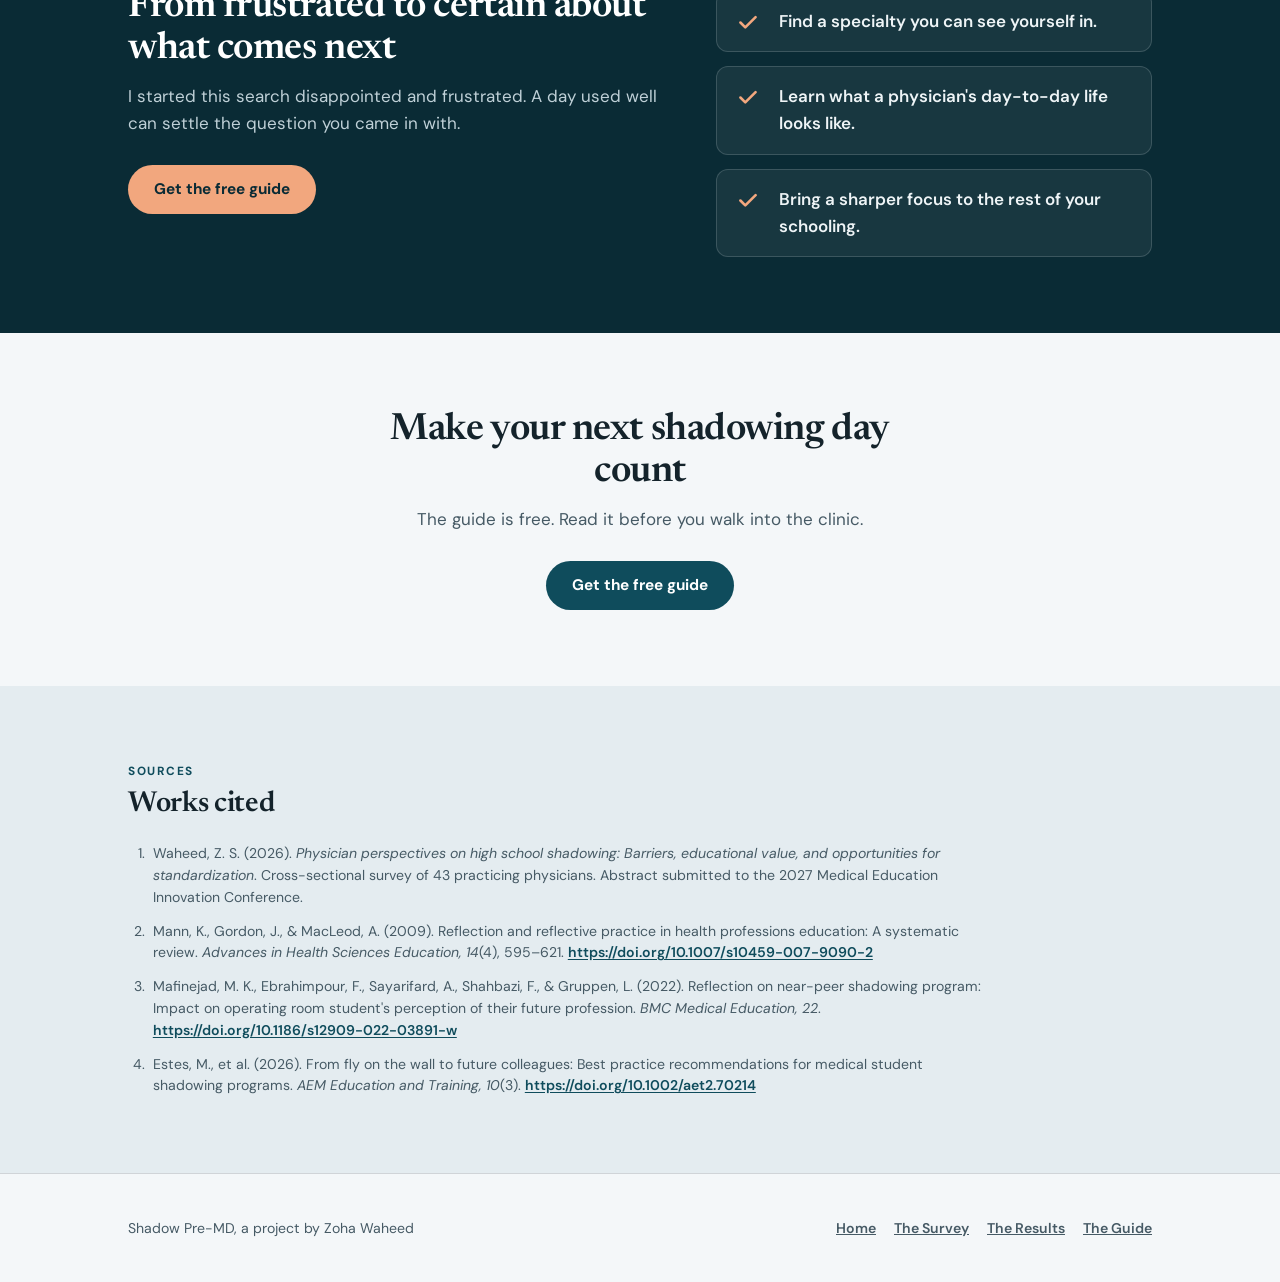
==== commit 5831393d: "Rebuild as three-page StoryBrand site with survey results Home page follows the StoryBrand wireframe" ====
--- a/index.html
+++ b/index.html
@@ -8,404 +8,27 @@
 <!-- TEMPORARY: noindex until the guide PDF is published. Flip to "index,follow" at launch. -->
 <meta name="robots" content="noindex,nofollow">
 <meta name="theme-color" content="#F4F7F9">
-<meta property="og:title" content="Shadow Pre-MD">
-<meta property="og:description" content="A free guide to medical shadowing for high school students, built from a survey of 43 practicing physicians.">
+<meta property="og:title" content="Shadow Pre-MD | A Free Shadowing Guide for High School Students">
+<meta property="og:description" content="A free guide to medical shadowing for high school students, built from a survey of 43 practicing physicians and five peer-reviewed studies.">
 <meta property="og:type" content="website">
 <link rel="preconnect" href="https://fonts.googleapis.com">
 <link rel="preconnect" href="https://fonts.gstatic.com" crossorigin>
 <link href="https://fonts.googleapis.com/css2?family=Newsreader:opsz,wght@6..72,500;6..72,600;6..72,700&family=DM+Sans:wght@400;500;600;700&display=swap" rel="stylesheet">
-<style>
-  /* ------------------------------------------------------------------
-     Palette: cool paper, deep clinic teal, warm rust accent.
-     Text pairs are chosen to clear WCAG 2.1 AA (4.5:1).
-     ------------------------------------------------------------------ */
-  :root{
-    --bg:          #F4F7F9;
-    --bg-alt:      #E4ECF0;
-    --card:        #FFFFFF;
-    --ink:         #14232B;
-    --ink-soft:    #465A65;
-    --primary:     #0F4C5C;
-    --primary-dk:  #0A2B35;
-    --accent:      #A8401C;
-    --on-dark:     #EEF4F6;
-    --on-dark-soft:#BFD0D7;
-    --accent-dark-bg: #F2A77E;
-    --track:       #D5E0E5;
-    --line:        rgba(20,35,43,0.16);
-    --radius: 14px;
-    --wrap: 1080px;
-
-    /* Spacing tokens. A heading hugs what it introduces (tight) and
-       always sits further from the block above it (block / section). */
-    --flow-tight: 0.35em;
-    --flow-block: 44px;
-    --flow-section: 76px;
-  }
-
-  *{ box-sizing: border-box; }
-  html{ scroll-behavior: smooth; }
-  @media (prefers-reduced-motion: reduce){
-    html{ scroll-behavior: auto; }
-    *{ animation-duration: 0.001ms !important; transition-duration: 0.001ms !important; }
-  }
-
-  body{
-    margin:0;
-    background: var(--bg);
-    color: var(--ink);
-    font-family: 'DM Sans', ui-sans-serif, system-ui, -apple-system, 'Segoe UI', sans-serif;
-    font-size: 17px;
-    line-height: 1.6;
-    -webkit-font-smoothing: antialiased;
-  }
-
-  h1, h2, h3{
-    font-family: 'Newsreader', Georgia, 'Times New Roman', serif;
-    font-weight: 600;
-    line-height: 1.12;
-    margin: 0 0 var(--flow-tight);
-    color: var(--ink);
-    letter-spacing: -0.012em;
-  }
-  p{ margin: 0 0 1em; }
-  p:last-child{ margin-bottom: 0; }
-  a{ color: inherit; }
-  img{ max-width: 100%; height: auto; }
-
-  .wrap{ max-width: var(--wrap); margin: 0 auto; padding: 0 28px; }
-
-  .sr-only{
-    position:absolute; width:1px; height:1px;
-    padding:0; margin:-1px; overflow:hidden;
-    clip:rect(0,0,0,0); white-space:nowrap; border:0;
-  }
-
-  .skip{
-    position:absolute; left:-9999px; top:10px;
-    background: var(--card); color: var(--ink);
-    padding: 12px 18px; border-radius: 999px; z-index: 100;
-    text-decoration:none; font-weight:700;
-    border: 2px solid var(--primary);
-  }
-  .skip:focus{ left: 16px; }
-
-  .eyebrow{
-    font-weight: 700;
-    font-size: 0.74rem;
-    letter-spacing: 0.13em;
-    text-transform: uppercase;
-    color: var(--primary);
-    display: block;
-    margin: 0 0 8px;
-  }
-
-  a:focus-visible, button:focus-visible{
-    outline: 3px solid var(--accent);
-    outline-offset: 3px;
-    border-radius: 4px;
-  }
-
-  .cite{
-    font-size: 0.68em;
-    vertical-align: super;
-    font-weight: 700;
-    color: var(--primary);
-    text-decoration: underline;
-    text-underline-offset: 2px;
-    margin-left: 2px;
-    padding: 0 2px;
-  }
-  .after .cite{ color: var(--accent-dark-bg); }
-
-  /* ---------------- nav ---------------- */
-  nav.site{
-    position: sticky; top: 0; z-index: 20;
-    background: rgba(244,247,249,0.94);
-    backdrop-filter: blur(8px);
-    border-bottom: 1px solid var(--line);
-  }
-  nav.site .wrap{
-    display:flex; align-items:center; justify-content:space-between;
-    gap: 20px; padding-top: 12px; padding-bottom: 12px;
-  }
-  .wordmark{
-    font-family:'Newsreader', Georgia, serif;
-    font-weight: 700; font-size: 1.22rem;
-    letter-spacing: -0.01em; color: var(--ink);
-    text-decoration: none; white-space: nowrap;
-  }
-  .wordmark span{ color: var(--accent); }
-  nav.site ul{
-    list-style:none; display:flex; align-items:center;
-    gap: 10px; margin:0; padding:0;
-    font-size: 0.92rem; font-weight: 600;
-  }
-  nav.site ul a{
-    text-decoration:none; color: var(--ink-soft);
-    display:inline-flex; align-items:center;
-    min-height: 44px; padding: 0 10px;
-  }
-  nav.site ul a:hover{ color: var(--primary); text-decoration: underline; }
-  nav.site ul a.nav-cta{
-    background: var(--primary);
-    color: #FFFFFF;
-    padding: 0 20px;
-    border-radius: 999px;
-    font-size: 0.88rem;
-    white-space: nowrap;
-  }
-  nav.site ul a.nav-cta:hover{ background: var(--primary-dk); color:#FFFFFF; text-decoration: none; }
-
-  /* ---------------- buttons ---------------- */
-  .btn{
-    display:inline-flex; align-items:center; justify-content:center;
-    min-height: 48px;
-    background: var(--primary);
-    color: #FFFFFF;
-    text-decoration:none;
-    font-weight: 700; font-size: 0.96rem;
-    padding: 12px 26px;
-    border-radius: 999px;
-    transition: background 0.15s ease;
-  }
-  .btn:hover{ background: var(--primary-dk); }
-  .btn.ghost{
-    background: transparent;
-    color: var(--primary);
-    border: 2px solid var(--primary);
-  }
-  .btn.ghost:hover{ background: var(--primary); color: #FFFFFF; }
-  .btn.light{ background: var(--accent-dark-bg); color: var(--primary-dk); }
-  .btn.light:hover{ background: #F7BD9D; }
-  .btn-row{ display:flex; gap:14px; flex-wrap:wrap; align-items:center; margin-top: 28px; }
-
-  section{ padding: var(--flow-section) 0; }
-  .band{ background: var(--bg-alt); }
-  .section-head{ max-width: 680px; margin-bottom: 30px; }
-  .section-head h2, .about-text h2, .after h2, .closing h2{ font-size: clamp(1.75rem, 3.2vw, 2.35rem); }
-  .section-head p{ color: var(--ink-soft); font-size: 1.04rem; }
-
-  /* ---------------- hero ---------------- */
-  .hero{ padding: 72px 0 76px; }
-  .split{
-    display:grid;
-    grid-template-columns: 1.1fr 0.9fr;
-    gap: 54px;
-    align-items:center;
-  }
-  .split.flip{ grid-template-columns: 0.85fr 1.15fr; }
-  .hero h1{ font-size: clamp(2.2rem, 4.8vw, 3.35rem); }
-  .hero .lede{ font-size: 1.12rem; color: var(--ink-soft); margin-top: 6px; }
-  .hero .fine{
-    font-size: 0.97rem; color: var(--ink-soft);
-    border-left: 4px solid var(--accent);
-    padding-left: 16px; margin: 22px 0 0;
-  }
-
-  .hero-panel{
-    background: var(--primary-dk);
-    color: var(--on-dark);
-    border-radius: 20px;
-    padding: 34px 32px 30px;
-    box-shadow: 0 22px 44px -24px rgba(10,43,53,0.7);
-  }
-  .hero-panel .eyebrow{ color: var(--accent-dark-bg); margin-bottom: 16px; }
-  .hero-panel .big{
-    font-family:'Newsreader', Georgia, serif;
-    font-weight: 700;
-    font-size: clamp(3.6rem, 8vw, 5rem);
-    line-height: 0.95; letter-spacing: -0.03em;
-    color: #FFFFFF; margin: 0 0 8px;
-  }
-  .hero-panel .big-label{ font-size: 1.04rem; color: var(--on-dark); margin: 0; max-width: 30ch; }
-  .hero-panel ul{
-    list-style:none; margin: 26px 0 0; padding: 22px 0 0;
-    border-top: 1px solid rgba(238,244,246,0.22);
-    display:grid; gap: 14px;
-  }
-  .hero-panel li{ display:grid; grid-template-columns: 4.2rem 1fr; gap: 12px; align-items: baseline; }
-  .hero-panel li b{
-    font-family:'Newsreader', Georgia, serif;
-    font-weight: 700; font-size: 1.5rem; line-height: 1; color: var(--accent-dark-bg);
-  }
-  .hero-panel li span{ font-size: 0.93rem; color: var(--on-dark-soft); line-height: 1.45; }
-
-  /* ---------------- cards ---------------- */
-  .cards{ display:grid; grid-template-columns: repeat(3, 1fr); gap: 20px; }
-  .card{
-    background: var(--card);
-    border: 1px solid var(--line);
-    border-radius: var(--radius);
-    padding: 26px 24px;
-    border-top: 4px solid var(--accent);
-  }
-  .card h3{ font-size: 1.22rem; }
-  .card p{ font-size: 0.96rem; color: var(--ink-soft); }
-  .card .num{
-    font-family:'Newsreader', Georgia, serif;
-    font-weight: 700;
-    font-size: clamp(2.1rem, 3.6vw, 2.7rem);
-    line-height: 1; letter-spacing: -0.02em;
-    color: var(--primary); margin: 0 0 8px;
-  }
-
-  .punch{
-    font-family:'Newsreader', Georgia, serif;
-    font-weight:600; font-size: clamp(1.25rem, 2.3vw, 1.55rem);
-    line-height: 1.3;
-    color: var(--primary);
-    max-width: 760px;
-    margin: var(--flow-block) 0 0;
-    border-left: 4px solid var(--accent);
-    padding-left: 20px;
-  }
-  .punch + p{ max-width: 760px; color: var(--ink-soft); margin: 14px 0 0; padding-left: 24px; }
-
-  /* ---------------- charts ---------------- */
-  .charts{
-    display:grid; grid-template-columns: 1fr 1fr; gap: 20px;
-    margin-top: var(--flow-block);
-  }
-  .chart{
-    background: var(--card);
-    border: 1px solid var(--line);
-    border-radius: var(--radius);
-    padding: 26px 26px 24px;
-    margin: 0;
-  }
-  .chart h3{ font-size: 1.22rem; }
-  .chart .sub{ font-size: 0.9rem; color: var(--ink-soft); margin: 0 0 18px; }
-  .bars{ list-style:none; margin:0; padding:0; display:grid; gap: 16px; }
-  .bars .lab{
-    display:flex; justify-content:space-between; align-items:baseline; gap: 12px;
-    font-size: 0.95rem; font-weight: 600; color: var(--ink); margin-bottom: 6px;
-  }
-  .bars .lab b{ font-family:'Newsreader', Georgia, serif; font-size: 1.2rem; font-weight: 700; }
-  .bars .track{ height: 14px; background: var(--track); border-radius: 4px; overflow:hidden; }
-  .bars .fill{ display:block; height:100%; background: var(--primary); border-radius: 0 4px 4px 0; }
-  .note{
-    margin-top: 20px; font-size: 0.93rem; color: var(--ink-soft);
-    max-width: 820px;
-  }
-
-  /* ---------------- about ---------------- */
-  .about-photo{
-    border-radius: 20px; overflow:hidden;
-    aspect-ratio: 4/5;
-    box-shadow: 0 18px 40px -20px rgba(20,35,43,0.45);
-    background: var(--bg-alt);
-  }
-  .about-photo img{ width:100%; height:100%; object-fit: cover; object-position: center 20%; display:block; }
-  .about-text p{ color: var(--ink-soft); font-size: 1.02rem; }
-  .about-text p.name-line{ color: var(--ink); font-weight: 600; font-size: 1.08rem; }
-
-  /* ---------------- plan ---------------- */
-  .steps{ list-style:none; margin:0; padding:0; display:grid; grid-template-columns: repeat(3, 1fr); gap: 20px; counter-reset: step; }
-  .steps li{
-    background: var(--card);
-    border: 1px solid var(--line);
-    border-radius: var(--radius);
-    padding: 26px 24px;
-    counter-increment: step;
-  }
-  .steps li:before{
-    content: counter(step);
-    display:flex; align-items:center; justify-content:center;
-    width: 44px; height: 44px; border-radius: 50%;
-    background: var(--primary); color:#FFFFFF;
-    font-family:'Newsreader', Georgia, serif; font-weight:700; font-size: 1.3rem;
-    margin-bottom: 16px;
-  }
-  .steps h3{ font-size: 1.22rem; }
-  .steps p{ font-size: 0.96rem; color: var(--ink-soft); }
-  .promise{
-    margin-top: var(--flow-block);
-    background: var(--card);
-    border: 1px solid var(--line);
-    border-left: 4px solid var(--accent);
-    border-radius: var(--radius);
-    padding: 24px 28px;
-    max-width: 820px;
-  }
-  .promise .eyebrow{ color: var(--accent); }
-  .promise p{
-    font-family:'Newsreader', Georgia, serif; font-weight: 600;
-    font-size: clamp(1.15rem, 2vw, 1.35rem); line-height: 1.35; color: var(--ink);
-  }
-
-  /* ---------------- dark band ---------------- */
-  .after{ background: var(--primary-dk); color: var(--on-dark); }
-  .after h2{ color: #FFFFFF; }
-  .after p{ color: var(--on-dark-soft); }
-  .after .eyebrow{ color: var(--accent-dark-bg); }
-  .outcomes{ list-style:none; margin:0; padding:0; display:grid; gap: 14px; }
-  .outcomes li{
-    display:grid; grid-template-columns: 30px 1fr; gap: 14px; align-items:start;
-    background: rgba(255,255,255,0.06);
-    border: 1px solid rgba(238,244,246,0.16);
-    border-radius: 12px;
-    padding: 16px 18px;
-    font-weight: 600; color: var(--on-dark);
-  }
-  .outcomes svg{ width: 26px; height: 26px; margin-top: 1px; }
-
-  .closing{ text-align:center; }
-  .closing .wrap{ max-width: 640px; }
-  .closing p{ color: var(--ink-soft); }
-  .closing .btn-row{ justify-content:center; }
-
-  /* ---------------- references ---------------- */
-  .refs ol{
-    max-width: 860px; margin: 0; padding-left: 1.3rem;
-    display:grid; gap: 12px;
-    font-size: 0.88rem; color: var(--ink-soft); line-height: 1.55;
-  }
-  .refs li{ padding-left: 4px; }
-  .refs h2{ font-size: clamp(1.4rem,2.6vw,1.8rem); }
-  .refs a.src{
-    color: var(--primary); font-weight: 600;
-    text-underline-offset: 2px; word-break: break-word;
-  }
-
-  footer{
-    border-top: 1px solid var(--line);
-    padding: 32px 0; font-size: 0.88rem; color: var(--ink-soft);
-  }
-  footer .wrap{
-    display:flex; justify-content:space-between; align-items:center;
-    flex-wrap:wrap; gap: 10px;
-  }
-
-  @media (max-width: 860px){
-    .split, .split.flip{ grid-template-columns: 1fr; gap: 36px; }
-    .about-photo{ max-width: 400px; margin: 0 auto; width: 100%; }
-    .cards, .steps, .charts{ grid-template-columns: 1fr; }
-  }
-  @media (max-width: 620px){
-    :root{ --flow-section: 54px; --flow-block: 34px; }
-    .wrap{ padding: 0 20px; }
-    .hero{ padding: 44px 0 54px; }
-    nav.site ul li:not(:last-child){ display:none; }
-    .hero-panel{ padding: 28px 24px 26px; }
-    .btn-row .btn{ width: 100%; }
-    .punch + p{ padding-left: 24px; }
-  }
-</style>
+<link rel="stylesheet" href="styles.css">
 </head>
 <body>
 
 <a class="skip" href="#main">Skip to content</a>
-
 <nav class="site" aria-label="Primary">
   <div class="wrap">
-    <a class="wordmark" href="#main">Shadow <span>Pre-MD</span></a>
+    <a class="wordmark" href="index.html">Shadow <span>Pre-MD</span></a>
     <ul>
-      <li><a href="#survey">The Survey</a></li>
-      <li><a href="#about">About</a></li>
-      <li><a href="#plan">The Plan</a></li>
-      <li><a href="guide.html" class="nav-cta">Get the Guide</a></li>
+      <li><a href="index.html" aria-current="page">Home</a></li>
+      <li><a href="survey.html">The Survey</a></li>
+      <li><a href="results.html">The Results</a></li>
+      <li><a href="index.html#about">About</a></li>
     </ul>
+    <a href="guide.html" class="nav-cta">Get the Guide</a>
   </div>
 </nav>
 
@@ -414,23 +37,22 @@
 <header class="hero">
   <div class="wrap split">
     <div>
-      <span class="eyebrow">For high school students weighing a career in medicine</span>
-      <h1>A shadowing day should show a student whether medicine fits.</h1>
-      <p class="lede">Most high schoolers who want to become doctors send email after email to land a single day in a clinic. Once they arrive, the physician has a full schedule and no program to follow, and the student goes home with little to show for it.</p>
-      <p class="fine">Shadow Pre-MD is a free guide built from a survey of 43 practicing physicians and five peer-reviewed studies on how students learn from clinical observation.</p>
+      <span class="eyebrow">A free guide for high school students considering medicine</span>
+      <h1>Make every shadowing day count.</h1>
+      <p class="lede">Shadow Pre-MD shows students how to prepare for a day with a physician, what to watch for, and which questions to ask. It is built on what 43 practicing physicians said about the students they host.</p>
       <div class="btn-row">
         <a href="guide.html" class="btn">Get the free guide</a>
-        <a href="#survey" class="btn ghost">See what physicians said</a>
+        <a href="survey.html" class="btn ghost">See the survey</a>
       </div>
     </div>
     <aside class="hero-panel" aria-label="Headline survey findings">
-      <span class="eyebrow">From the physician survey</span>
-      <p class="big">79%</p>
-      <p class="big-label">of physicians named lack of time as a barrier to a meaningful shadowing experience.<a class="cite" style="color:var(--accent-dark-bg)" href="#r1"><span class="sr-only">See reference </span>1</a></p>
-      <ul>
-        <li><b>56%</b><span>pointed to the lack of any formal shadowing structure.</span></li>
-        <li><b>90%+</b><span>would supervise a student if the right resources were in place.</span></li>
+      <span class="eyebrow">What 43 physicians said</span>
+      <ul class="hp-rows">
+        <li><div class="top"><span class="n">72%</span><span class="t">would likely host a high school student if the right resources were in place</span></div><div class="track"><span class="fill" style="width:72%"></span></div></li>
+        <li><div class="top"><span class="n">65%</span><span class="t">want students to arrive with an orientation handbook</span></div><div class="track"><span class="fill" style="width:65%"></span></div></li>
+        <li><div class="top"><span class="n">51%</span><span class="t">said the ability to ask questions is what makes shadowing meaningful</span></div><div class="track"><span class="fill" style="width:51%"></span></div></li>
       </ul>
+      <p class="src">Source: physician survey, 2026. <a href="results.html">See every answer</a></p>
     </aside>
   </div>
 </header>
@@ -438,22 +60,31 @@
 <section id="problem" class="band">
   <div class="wrap">
     <div class="section-head">
-      <span class="eyebrow">Why shadowing falls short</span>
-      <h2>Dozens of emails for one yes, then a day spent in the corner</h2>
-      <p>Hospitals publish no standard guidelines for hosting a high schooler, and physicians barely have time for their own patients. Students feel it in three ways.</p>
+      <span class="eyebrow">The problem</span>
+      <h2>Why a shadowing spot is so hard to get and so easy to waste</h2>
+      <p>Most high schoolers interested in medicine email physician after physician for a single day in a clinic. Many come away frustrated by how few chances exist and disappointed by how little the day taught them. Physicians explained why.<a class="cite" href="#r1"><span class="sr-only">See reference </span>1</a></p>
     </div>
     <div class="cards">
-      <div class="card">
-        <h3>The spots are scarce</h3>
-        <p>With no formal program to apply to, a student's only way in is a cold email to a busy physician and a long wait for a reply.</p>
-      </div>
-      <div class="card">
-        <h3>The day goes unused</h3>
-        <p>A physician who agrees to host rarely has time to explain what the student is watching, and nobody has told either of them what the day should include.</p>
-      </div>
-      <div class="card">
-        <h3>The frustration builds</h3>
-        <p>Students come away frustrated by how few chances exist and disappointed that the ones they did get taught them so little.</p>
+      <div class="card problem">
+        <div class="icon"><svg viewBox="0 0 48 48" fill="none" stroke="currentColor" stroke-width="2.6" stroke-linecap="round" stroke-linejoin="round" aria-hidden="true"><circle cx="24" cy="26" r="15"/><path d="M24 17v9l6 4"/><path d="M19 5h10M24 5v6M37 13l3-3"/></svg></div>
+        <p class="num">79%</p>
+        <h3>Physicians are out of time</h3>
+        <p>Time was the barrier physicians named most. A doctor with a full clinic has few minutes left to explain what a student is watching.</p>
+        <p class="of">34 of 43 physicians</p>
+      </div>
+      <div class="card problem">
+        <div class="icon"><svg viewBox="0 0 48 48" fill="none" stroke="currentColor" stroke-width="2.6" stroke-linecap="round" stroke-linejoin="round" aria-hidden="true"><rect x="10" y="8" width="28" height="34" rx="4"/><path d="M18 8V5h12v3"/><path d="M17 19h4M17 27h4M17 35h4"/><path d="M27 19h4M27 27h4M27 35h4" stroke-dasharray="1.5 4"/></svg></div>
+        <p class="num">56%</p>
+        <h3>Nobody wrote the playbook</h3>
+        <p>More than half said no formal shadowing structure exists, so each visit gets improvised by a physician and a student who have never done it together.</p>
+        <p class="of">24 of 43 physicians</p>
+      </div>
+      <div class="card problem">
+        <div class="icon"><svg viewBox="0 0 48 48" fill="none" stroke="currentColor" stroke-width="2.6" stroke-linecap="round" stroke-linejoin="round" aria-hidden="true"><path d="M24 4l16 6v12c0 10-6.5 17.5-16 22C14.5 39.500 8 32 8 22V10z"/><rect x="17" y="21" width="14" height="11" rx="2.5"/><path d="M20 21v-3a4 4 0 018 0v3"/></svg></div>
+        <p class="num">51%</p>
+        <h3>Hospital rules block the door</h3>
+        <p>Half pointed to institutional policies, and just as many to patient privacy. Unclear rules make it safer for a physician to say no.</p>
+        <p class="of">22 of 43 physicians, for each</p>
       </div>
     </div>
     <p class="punch">A student who is serious about medicine shouldn't have to email physicians endlessly with no hope of an answer.</p>
@@ -461,63 +92,35 @@
   </div>
 </section>
 
-<section id="survey">
-  <div class="wrap">
-    <div class="section-head">
-      <span class="eyebrow">The survey</span>
-      <h2>What 43 physicians said about hosting high schoolers</h2>
-      <p>Practicing physicians across medical and surgical specialties answered an online survey about the students they have hosted, what those students did, and what would make hosting easier.<a class="cite" href="#r1"><span class="sr-only">See reference </span>1</a></p>
-    </div>
-
-    <div class="cards">
-      <div class="card">
-        <p class="num">63%</p>
-        <h3>had already hosted</h3>
-        <p>Nearly two in three had supervised a high school student before taking the survey.</p>
-      </div>
-      <div class="card">
-        <p class="num">70%</p>
-        <h3>chose direct observation</h3>
-        <p>Watching patient care firsthand was rated the most meaningful activity for a student.</p>
-      </div>
-      <div class="card">
-        <p class="num">90%+</p>
-        <h3>would say yes</h3>
-        <p>More than nine in ten reported they would supervise a student if appropriate resources were available.</p>
-      </div>
-    </div>
-
+<section id="control">
+  <div class="wrap">
+    <div class="section-head">
+      <span class="eyebrow">What a student can change</span>
+      <h2>Preparation is the one barrier a student controls</h2>
+      <p>No student can give a doctor more hours or rewrite a hospital's policies. Showing up ready is different. It is also what worries the physicians who have never said yes.<a class="cite" href="#r1"><span class="sr-only">See reference </span>1</a></p>
+    </div>
     <div class="charts">
       <figure class="chart">
-        <h3>What gets in the way</h3>
-        <p class="sub">Share of physicians naming each barrier</p>
+        <h3>Who worries about student preparedness</h3>
+        <p class="sub">Share naming it as a barrier, by hosting experience</p>
         <ul class="bars">
-          <li title="Lack of physician time: 79%">
-            <div class="lab"><span>Lack of physician time</span><b>79%</b></div>
-            <div class="track"><span class="fill" style="width:79%"></span></div>
-          </li>
-          <li title="No formal shadowing structure: 56%">
-            <div class="lab"><span>No formal shadowing structure</span><b>56%</b></div>
-            <div class="track"><span class="fill" style="width:56%"></span></div>
-          </li>
+          <li class="hl" title="Never hosted: 9 of 16 (56%)"><div class="lab"><span>Physicians who have never hosted</span><span class="val">9 of 16<b>56%</b></span></div><div class="track"><span class="fill" style="width:56%"></span></div></li>
+          <li title="Has hosted: 6 of 27 (22%)"><div class="lab"><span>Physicians who have hosted</span><span class="val">6 of 27<b>22%</b></span></div><div class="track"><span class="fill" style="width:22%"></span></div></li>
         </ul>
+        <p class="foot">Small groups, so treat the gap as a lead worth testing (Fisher exact p = .045).</p>
       </figure>
       <figure class="chart">
-        <h3>What students get to do</h3>
-        <p class="sub">Share of physicians offering each activity</p>
+        <h3>What physicians asked for most</h3>
+        <p class="sub">Top requested resources, all 43 physicians</p>
         <ul class="bars">
-          <li title="Discussing clinical cases: 78%">
-            <div class="lab"><span>Discussing clinical cases</span><b>78%</b></div>
-            <div class="track"><span class="fill" style="width:78%"></span></div>
-          </li>
-          <li title="Observing patient encounters: 70%">
-            <div class="lab"><span>Observing patient encounters</span><b>70%</b></div>
-            <div class="track"><span class="fill" style="width:70%"></span></div>
-          </li>
-        </ul>
+  <li title="Student orientation program or handbook: 28 of 43 (65%)"><div class="lab"><span>Student orientation program or handbook</span><span class="val">28 of 43<b>65%</b></span></div><div class="track"><span class="fill" style="width:65%"></span></div></li>
+  <li title="Clear institutional guidelines on what students may observe: 26 of 43 (60%)"><div class="lab"><span>Clear institutional guidelines on what students may observe</span><span class="val">26 of 43<b>60%</b></span></div><div class="track"><span class="fill" style="width:60%"></span></div></li>
+  <li title="Suggested questions or discussion topics: 19 of 43 (44%)"><div class="lab"><span>Suggested questions or discussion topics</span><span class="val">19 of 43<b>44%</b></span></div><div class="track"><span class="fill" style="width:44%"></span></div></li>
+  <li title="Short physician guide for supervising students: 17 of 43 (40%)"><div class="lab"><span>Short physician guide for supervising students</span><span class="val">17 of 43<b>40%</b></span></div><div class="track"><span class="fill" style="width:40%"></span></div></li>
+</ul>
       </figure>
     </div>
-    <p class="note">Physicians named a student orientation handbook and clear institutional guidelines as the most helpful resources. Among those who had never hosted a student, the ones who rated standardized guidelines as useful were also more willing to host (Spearman &rho; = 0.63, p &asymp; 0.009). Of the 43 respondents, 56% practiced internal medicine or a subspecialty and 19% were surgeons.</p>
+    <div class="btn-row"><a href="results.html" class="btn ghost">See every question and answer</a></div>
   </div>
 </section>
 
@@ -529,10 +132,17 @@
     <div class="about-text">
       <span class="eyebrow">About the guide</span>
       <h2>Meet Zoha</h2>
-      <p class="name-line">Zoha Waheed went through the same search.</p>
-      <p>Zoha is a high school student who has shadowed seven physicians across endocrinology, rheumatology, pulmonology, and infectious disease. Even with those days secured, she found it hard to get the most out of them.</p>
-      <p>So she read five peer-reviewed studies on clinical shadowing, surveyed 43 practicing physicians about what helps and what gets in the way, and submitted her findings as a research abstract to the 2027 Medical Education Innovation Conference. The guide puts what she learned into steps another student can follow.</p>
-    </div>
+      <p class="name-line">I'm Zoha Waheed, and I went through the same search.</p>
+      <p>I walked into my first endocrinology clinic knowing little more than what Google had told me the week before. Since then I have shadowed seven physicians across endocrinology, rheumatology, pulmonology, and infectious disease. Even once I had those opportunities, I found it difficult to get the most out of them.</p>
+      <p>So I went looking for answers. I read five peer-reviewed studies on clinical shadowing, surveyed 43 practicing physicians about what helps and what gets in the way, and submitted my findings as a research abstract to the 2027 Medical Education Innovation Conference. I put what I learned into this guide so the next student can walk in prepared.</p>
+    </div>
+  </div>
+  <div class="wrap">
+    <ul class="strip">
+      <li><span class="n">7</span><span class="t">physicians shadowed across four specialties</span></li>
+      <li><span class="n">5</span><span class="t">peer-reviewed studies reviewed</span></li>
+      <li><span class="n">43</span><span class="t">practicing physicians surveyed</span></li>
+    </ul>
   </div>
 </section>
 
@@ -546,20 +156,20 @@
     <ol class="steps">
       <li>
         <h3>Download the free guide</h3>
-        <p>It costs nothing and asks for nothing. Save it before your first day in the clinic.</p>
+        <p>It costs nothing. Save it before your first day in the clinic.</p>
       </li>
       <li>
         <h3>Follow each step</h3>
-        <p>The guide walks you through what to do before, during, and after you shadow.</p>
+        <p>Work through the guide one step at a time.</p>
       </li>
       <li>
         <h3>Get more from your shadowing</h3>
-        <p>Leave with a clear view of the work and of whether you want it.</p>
+        <p>Walk out knowing more about medicine and about whether you want it.</p>
       </li>
     </ol>
     <div class="promise">
-      <span class="eyebrow">Zoha's promise</span>
-      <p>Read through the guide and follow its steps, and you will take away something useful from your shadowing.</p>
+      <span class="eyebrow">My promise</span>
+      <p>If you read through the guide and follow its steps, you will take away something useful from your shadowing.</p>
     </div>
     <div class="btn-row">
       <a href="guide.html" class="btn">Get the free guide</a>
@@ -567,12 +177,39 @@
   </div>
 </section>
 
-<section id="habits" class="band">
+<section id="value" class="band">
+  <div class="wrap">
+    <div class="section-head">
+      <span class="eyebrow">What makes shadowing meaningful</span>
+      <h2>Physicians rank questions far above procedures</h2>
+      <p>I asked physicians which factors matter most to a student's experience. Watching patient care and asking about it came out on top. Seeing a procedure landed near the bottom.<a class="cite" href="#r1"><span class="sr-only">See reference </span>1</a></p>
+    </div>
+    <figure class="chart">
+      <h3>Factors physicians called most important</h3>
+      <p class="sub">Share of 43 physicians selecting each factor</p>
+      <ul class="bars">
+  <li title="Direct observation of patient care: 30 of 43 (70%)"><div class="lab"><span>Direct observation of patient care</span><span class="val">30 of 43<b>70%</b></span></div><div class="track"><span class="fill" style="width:70%"></span></div></li>
+  <li class="hl" title="Ability to ask questions: 22 of 43 (51%)"><div class="lab"><span>Ability to ask questions</span><span class="val">22 of 43<b>51%</b></span></div><div class="track"><span class="fill" style="width:51%"></span></div></li>
+  <li title="Interaction with physicians: 19 of 43 (44%)"><div class="lab"><span>Interaction with physicians</span><span class="val">19 of 43<b>44%</b></span></div><div class="track"><span class="fill" style="width:44%"></span></div></li>
+  <li title="Career guidance: 17 of 43 (40%)"><div class="lab"><span>Career guidance</span><span class="val">17 of 43<b>40%</b></span></div><div class="track"><span class="fill" style="width:40%"></span></div></li>
+  <li title="Understanding clinical reasoning: 15 of 43 (35%)"><div class="lab"><span>Understanding clinical reasoning</span><span class="val">15 of 43<b>35%</b></span></div><div class="track"><span class="fill" style="width:35%"></span></div></li>
+  <li title="Structured educational activities: 15 of 43 (35%)"><div class="lab"><span>Structured educational activities</span><span class="val">15 of 43<b>35%</b></span></div><div class="track"><span class="fill" style="width:35%"></span></div></li>
+  <li title="Exposure to different specialties: 14 of 43 (33%)"><div class="lab"><span>Exposure to different specialties</span><span class="val">14 of 43<b>33%</b></span></div><div class="track"><span class="fill" style="width:33%"></span></div></li>
+  <li class="muted" title="Exposure to medical procedures: 8 of 43 (19%)"><div class="lab"><span>Exposure to medical procedures</span><span class="val">8 of 43<b>19%</b></span></div><div class="track"><span class="fill" style="width:19%"></span></div></li>
+  <li title="Research project involvement: 8 of 43 (19%)"><div class="lab"><span>Research project involvement</span><span class="val">8 of 43<b>19%</b></span></div><div class="track"><span class="fill" style="width:19%"></span></div></li>
+  <li title="Mentorship or relationship with a physician: 7 of 43 (16%)"><div class="lab"><span>Mentorship or relationship with a physician</span><span class="val">7 of 43<b>16%</b></span></div><div class="track"><span class="fill" style="width:16%"></span></div></li>
+</ul>
+    </figure>
+    <p class="note">The takeaway for a student: a quiet clinic day with a physician who answers questions is worth more than a dramatic one in the operating room.</p>
+  </div>
+</section>
+
+<section id="habits">
   <div class="wrap">
     <div class="section-head">
       <span class="eyebrow">What the studies found</span>
       <h2>Three habits the research backs</h2>
-      <p>The guide leans on published studies of students in clinical settings. These findings came up again and again.</p>
+      <p>The guide also leans on published studies of students in clinical settings. These findings came up again and again.</p>
     </div>
     <div class="cards">
       <div class="card">
@@ -587,6 +224,19 @@
         <h3>Know the plan for the day</h3>
         <p>Shadowing works better when the student is introduced to the team and the patients, and a clear structure is set from the start.<a class="cite" href="#r4"><span class="sr-only">See reference </span>4</a></p>
       </div>
+    </div>
+  </div>
+</section>
+
+<section id="why" class="band">
+  <div class="wrap">
+    <div class="section-head">
+      <span class="eyebrow">Why this guide exists</span>
+      <h2>Physicians want to teach. They need students who come ready.</h2>
+    </div>
+    <div class="explain">
+      <p>A shadowing day is your first real look at the career you are thinking about giving your life to. Physicians want to give you that look. In the survey, 31 of 43 said they would likely host a student if the right resources existed, and 32 of 43 rated standardized shadowing guidelines as highly useful.</p>
+      <p>Their days are short on time, and their hospitals have given them no structure to follow. That is why the student who arrives prepared, asks good questions, and writes down what they saw gets so much more out of the same day. Shadow Pre-MD shows you how to be that student.</p>
     </div>
   </div>
 </section>
@@ -596,7 +246,7 @@
     <div>
       <span class="eyebrow">After a good shadowing experience</span>
       <h2>From frustrated to certain about what comes next</h2>
-      <p>Most students start this search disappointed by how little their shadowing has given them. A day used well can settle the question they came in with.</p>
+      <p>I started this search disappointed and frustrated. A day used well can settle the question you came in with.</p>
       <div class="btn-row">
         <a href="guide.html" class="btn light">Get the free guide</a>
       </div>
@@ -640,7 +290,12 @@
 <footer>
   <div class="wrap">
     <span>Shadow Pre-MD, a project by Zoha Waheed</span>
-    <span>Free for any student to use and share.</span>
+    <ul>
+      <li><a href="index.html">Home</a></li>
+      <li><a href="survey.html">The Survey</a></li>
+      <li><a href="results.html">The Results</a></li>
+      <li><a href="guide.html">The Guide</a></li>
+    </ul>
   </div>
 </footer>
 
--- a/styles.css
+++ b/styles.css
@@ -0,0 +1,473 @@
+/* ------------------------------------------------------------------
+   Shadow Pre-MD shared styles.
+   Palette: cool paper, deep clinic teal, warm rust accent.
+   Chart colours (--c1, --c2) pass the dataviz palette validator on white.
+   ------------------------------------------------------------------ */
+:root{
+  --bg:          #F4F7F9;
+  --bg-alt:      #E4ECF0;
+  --card:        #FFFFFF;
+  --ink:         #14232B;
+  --ink-soft:    #465A65;
+  --primary:     #0F4C5C;
+  --primary-dk:  #0A2B35;
+  --accent:      #A8401C;
+  --on-dark:     #EEF4F6;
+  --on-dark-soft:#BFD0D7;
+  --accent-dark-bg: #F2A77E;
+  --c1:          #008A9E;
+  --c2:          #C2571F;
+  --track:       #DCE6EA;
+  --line:        rgba(20,35,43,0.16);
+  --radius: 14px;
+  --wrap: 1080px;
+
+  /* A heading hugs what it introduces (tight) and always sits further
+     from the block above it (block / section). */
+  --flow-tight: 0.35em;
+  --flow-block: 44px;
+  --flow-section: 76px;
+}
+
+*{ box-sizing: border-box; }
+html{ scroll-behavior: smooth; scroll-padding-top: 84px; }
+@media (prefers-reduced-motion: reduce){
+  html{ scroll-behavior: auto; }
+  *{ animation-duration: 0.001ms !important; transition-duration: 0.001ms !important; }
+}
+
+body{
+  margin:0;
+  background: var(--bg);
+  color: var(--ink);
+  font-family: 'DM Sans', ui-sans-serif, system-ui, -apple-system, 'Segoe UI', sans-serif;
+  font-size: 17px;
+  line-height: 1.6;
+  -webkit-font-smoothing: antialiased;
+}
+
+h1, h2, h3{
+  font-family: 'Newsreader', Georgia, 'Times New Roman', serif;
+  font-weight: 600;
+  line-height: 1.12;
+  margin: 0 0 var(--flow-tight);
+  color: var(--ink);
+  letter-spacing: -0.012em;
+}
+p{ margin: 0 0 1em; }
+p:last-child{ margin-bottom: 0; }
+a{ color: inherit; }
+img{ max-width: 100%; height: auto; }
+
+.wrap{ max-width: var(--wrap); margin: 0 auto; padding: 0 28px; }
+
+.sr-only{
+  position:absolute; width:1px; height:1px;
+  padding:0; margin:-1px; overflow:hidden;
+  clip:rect(0,0,0,0); white-space:nowrap; border:0;
+}
+.skip{
+  position:absolute; left:-9999px; top:10px;
+  background: var(--card); color: var(--ink);
+  padding: 12px 18px; border-radius: 999px; z-index: 100;
+  text-decoration:none; font-weight:700;
+  border: 2px solid var(--primary);
+}
+.skip:focus{ left: 16px; }
+
+.eyebrow{
+  font-weight: 700;
+  font-size: 0.74rem;
+  letter-spacing: 0.13em;
+  text-transform: uppercase;
+  color: var(--primary);
+  display: block;
+  margin: 0 0 8px;
+}
+a:focus-visible, button:focus-visible{
+  outline: 3px solid var(--accent);
+  outline-offset: 3px;
+  border-radius: 4px;
+}
+.cite{
+  font-size: 0.68em;
+  vertical-align: super;
+  font-weight: 700;
+  color: var(--primary);
+  text-decoration: underline;
+  text-underline-offset: 2px;
+  margin-left: 2px;
+  padding: 0 2px;
+}
+.textlink{ color: var(--primary); font-weight: 700; text-underline-offset: 3px; }
+
+/* ---------------- nav ---------------- */
+nav.site{
+  position: sticky; top: 0; z-index: 20;
+  background: rgba(244,247,249,0.95);
+  backdrop-filter: blur(8px);
+  border-bottom: 1px solid var(--line);
+}
+nav.site .wrap{
+  display:flex; align-items:center; justify-content:space-between;
+  gap: 8px 20px; padding-top: 12px; padding-bottom: 12px; flex-wrap: wrap;
+}
+.wordmark{
+  font-family:'Newsreader', Georgia, serif;
+  font-weight: 700; font-size: 1.22rem;
+  letter-spacing: -0.01em; color: var(--ink);
+  text-decoration: none; white-space: nowrap;
+}
+.wordmark span{ color: var(--accent); }
+nav.site ul{
+  list-style:none; display:flex; align-items:center;
+  gap: 6px; margin:0; padding:0;
+  font-size: 0.92rem; font-weight: 600;
+}
+nav.site ul a{
+  text-decoration:none; color: var(--ink-soft);
+  display:inline-flex; align-items:center;
+  min-height: 44px; padding: 0 10px; white-space: nowrap;
+}
+nav.site ul a:hover{ color: var(--primary); text-decoration: underline; }
+nav.site ul a[aria-current="page"]{ color: var(--ink); box-shadow: inset 0 -3px 0 var(--accent); }
+nav.site a.nav-cta{
+  display:inline-flex; align-items:center; min-height: 44px;
+  background: var(--primary); color: #FFFFFF;
+  padding: 0 20px; border-radius: 999px;
+  font-size: 0.88rem; font-weight: 700; text-decoration:none; white-space: nowrap;
+}
+nav.site a.nav-cta:hover{ background: var(--primary-dk); }
+.nav-right{ display:flex; align-items:center; gap: 10px; }
+
+/* ---------------- buttons ---------------- */
+.btn{
+  display:inline-flex; align-items:center; justify-content:center;
+  min-height: 48px;
+  background: var(--primary);
+  color: #FFFFFF;
+  text-decoration:none;
+  font-weight: 700; font-size: 0.96rem;
+  padding: 12px 26px;
+  border-radius: 999px;
+  transition: background 0.15s ease;
+}
+.btn:hover{ background: var(--primary-dk); }
+.btn.ghost{ background: transparent; color: var(--primary); border: 2px solid var(--primary); }
+.btn.ghost:hover{ background: var(--primary); color: #FFFFFF; }
+.btn.light{ background: var(--accent-dark-bg); color: var(--primary-dk); }
+.btn.light:hover{ background: #F7BD9D; }
+.btn-row{ display:flex; gap:14px; flex-wrap:wrap; align-items:center; margin-top: 28px; }
+
+section{ padding: var(--flow-section) 0; }
+.band{ background: var(--bg-alt); }
+.section-head{ max-width: 700px; margin-bottom: 30px; }
+.section-head h2, .about-text h2, .after h2, .closing h2{ font-size: clamp(1.75rem, 3.2vw, 2.35rem); }
+.section-head p{ color: var(--ink-soft); font-size: 1.04rem; }
+
+/* ---------------- hero ---------------- */
+.hero{ padding: 72px 0 76px; }
+.split{ display:grid; grid-template-columns: 1.1fr 0.9fr; gap: 54px; align-items:center; }
+.split.flip{ grid-template-columns: 0.85fr 1.15fr; }
+.hero h1{ font-size: clamp(2.4rem, 5.4vw, 3.7rem); }
+.hero .lede{ font-size: 1.14rem; color: var(--ink-soft); margin-top: 6px; max-width: 34em; }
+.page-hero{ padding: 60px 0 56px; }
+.page-hero h1{ font-size: clamp(2.1rem, 4.6vw, 3.1rem); max-width: 18em; }
+.page-hero .lede{ font-size: 1.1rem; color: var(--ink-soft); max-width: 40em; margin-top: 6px; }
+
+.hero-panel{
+  background: var(--primary-dk);
+  color: var(--on-dark);
+  border-radius: 20px;
+  padding: 32px 30px 30px;
+  box-shadow: 0 22px 44px -24px rgba(10,43,53,0.7);
+}
+.hero-panel .eyebrow{ color: var(--accent-dark-bg); margin-bottom: 18px; }
+.hp-rows{ list-style:none; margin:0; padding:0; display:grid; gap: 22px; }
+.hp-rows .top{ display:flex; align-items:baseline; gap: 14px; margin-bottom: 8px; }
+.hp-rows .n{
+  font-family:'Newsreader', Georgia, serif; font-weight: 700;
+  font-size: 2.3rem; line-height: 1; color: #FFFFFF; min-width: 4.6rem;
+}
+.hp-rows .t{ font-size: 0.96rem; line-height: 1.4; color: var(--on-dark); }
+.hp-rows .track{ height: 8px; border-radius: 4px; background: rgba(238,244,246,0.16); overflow:hidden; }
+.hp-rows .fill{ display:block; height:100%; border-radius: 0 4px 4px 0; background: var(--accent-dark-bg); }
+.hero-panel .src{ margin: 22px 0 0; font-size: 0.84rem; color: var(--on-dark-soft); }
+.hero-panel .src a{ color: var(--accent-dark-bg); }
+
+/* ---------------- cards ---------------- */
+.cards{ display:grid; grid-template-columns: repeat(3, 1fr); gap: 20px; }
+.card{
+  background: var(--card);
+  border: 1px solid var(--line);
+  border-radius: var(--radius);
+  padding: 26px 24px;
+  border-top: 4px solid var(--accent);
+}
+.card h3{ font-size: 1.22rem; }
+.card p{ font-size: 0.96rem; color: var(--ink-soft); }
+.card .num{
+  font-family:'Newsreader', Georgia, serif;
+  font-weight: 700;
+  font-size: clamp(2.1rem, 3.6vw, 2.7rem);
+  line-height: 1; letter-spacing: -0.02em;
+  color: var(--primary); margin: 0 0 8px;
+}
+
+/* problem cards with icons */
+.problem{ border-top: 0; padding: 30px 26px 28px; text-align: left; }
+.problem .icon{
+  width: 64px; height: 64px; border-radius: 16px;
+  background: var(--bg-alt); color: var(--primary);
+  display:flex; align-items:center; justify-content:center;
+  margin-bottom: 18px;
+}
+.problem .icon svg{ width: 36px; height: 36px; }
+.problem .num{ font-size: clamp(2.6rem, 4.4vw, 3.2rem); color: var(--accent); margin-bottom: 4px; }
+.problem .of{ font-size: 0.84rem; font-weight: 700; letter-spacing: 0.04em; color: var(--ink-soft); margin: 10px 0 0; }
+
+.punch{
+  font-family:'Newsreader', Georgia, serif;
+  font-weight:600; font-size: clamp(1.25rem, 2.3vw, 1.55rem);
+  line-height: 1.3;
+  color: var(--primary);
+  max-width: 760px;
+  margin: var(--flow-block) 0 0;
+  border-left: 4px solid var(--accent);
+  padding-left: 20px;
+}
+.punch + p{ max-width: 760px; color: var(--ink-soft); margin: 14px 0 0; padding-left: 24px; }
+
+/* ---------------- stat strip ---------------- */
+.strip{
+  list-style:none; margin: var(--flow-block) 0 0; padding: 0;
+  display:grid; grid-template-columns: repeat(3, 1fr); gap: 0;
+  background: var(--card); border: 1px solid var(--line); border-radius: var(--radius);
+}
+.strip.four{ grid-template-columns: repeat(4, 1fr); }
+.strip li{ padding: 22px 24px; border-left: 1px solid var(--line); }
+.strip li:first-child{ border-left: 0; }
+.strip .n{
+  display:block; font-family:'Newsreader', Georgia, serif; font-weight: 700;
+  font-size: 2.2rem; line-height: 1; color: var(--primary); margin-bottom: 6px;
+}
+.strip .t{ font-size: 0.92rem; color: var(--ink-soft); line-height: 1.4; display:block; }
+
+/* ---------------- charts ---------------- */
+.charts{ display:grid; grid-template-columns: 1fr 1fr; gap: 20px; }
+.chart{
+  background: var(--card);
+  border: 1px solid var(--line);
+  border-radius: var(--radius);
+  padding: 26px 26px 24px;
+  margin: 0;
+}
+.chart.stack{ margin-top: 20px; }
+.chart h3{ font-size: 1.25rem; }
+.chart .sub{ font-size: 0.9rem; color: var(--ink-soft); margin: 0 0 20px; }
+.chart .foot{ font-size: 0.86rem; color: var(--ink-soft); margin: 20px 0 0; }
+.qnum{
+  display:inline-block; font-weight: 700; font-size: 0.74rem; letter-spacing: 0.12em;
+  text-transform: uppercase; color: var(--accent); margin: 0 0 8px;
+}
+
+.bars{ list-style:none; margin:0; padding:0; display:grid; gap: 14px; }
+.bars .lab{
+  display:flex; justify-content:space-between; align-items:baseline; gap: 12px;
+  font-size: 0.95rem; font-weight: 600; color: var(--ink); margin-bottom: 5px;
+}
+.bars .val{ white-space: nowrap; font-weight: 400; color: var(--ink-soft); font-size: 0.86rem; }
+.bars .val b{ font-family:'Newsreader', Georgia, serif; font-size: 1.18rem; font-weight: 700; color: var(--ink); margin-left: 8px; }
+.bars .track{ height: 12px; background: var(--track); border-radius: 4px; overflow:hidden; }
+.bars .fill{ display:block; height:100%; background: var(--c1); border-radius: 0 4px 4px 0; }
+.bars li.muted .fill{ background: #8FA3AD; }
+.bars li.hl .fill{ background: var(--c2); }
+
+/* legend */
+.legend{ list-style:none; margin: 0 0 18px; padding: 0; display:flex; flex-wrap:wrap; gap: 8px 22px; font-size: 0.9rem; color: var(--ink-soft); font-weight: 600; }
+.legend li{ display:inline-flex; align-items:center; gap: 8px; }
+.mk{ display:inline-block; width: 14px; height: 14px; flex: none; }
+.mk.host{ background: var(--c1); border-radius: 50%; }
+.mk.never{ background: var(--c2); transform: rotate(45deg); border-radius: 2px; width: 12px; height: 12px; }
+
+/* dumbbell */
+.dumb{ list-style:none; margin:0; padding:0; display:grid; gap: 18px; }
+.dumb .lab{ display:flex; justify-content:space-between; align-items:baseline; gap: 12px; font-size: 0.95rem; font-weight: 600; margin-bottom: 8px; }
+.dumb .gap{ white-space:nowrap; font-size: 0.86rem; font-weight: 400; color: var(--ink-soft); }
+.dumb .gap b{ font-family:'Newsreader', Georgia, serif; font-size: 1.1rem; color: var(--ink); margin-left: 6px; }
+.dumb .rail{ position: relative; height: 22px; margin: 0 9px; }
+.dumb .rail:before{ content:""; position:absolute; left:-9px; right:-9px; top: 9px; height: 4px; border-radius: 2px; background: var(--track); }
+.dumb .link{ position:absolute; top: 9px; height: 4px; background: #9FB2BB; }
+.dumb .pt{ position:absolute; top: 2px; width: 18px; height: 18px; margin-left: -9px; border: 2px solid #FFFFFF; }
+.dumb .pt.host{ background: var(--c1); border-radius: 50%; }
+.dumb .pt.never{ background: var(--c2); transform: rotate(45deg) scale(0.86); border-radius: 3px; }
+.dumb .nums{ display:flex; gap: 18px; font-size: 0.84rem; color: var(--ink-soft); margin-top: 6px; }
+.axis{ display:flex; justify-content:space-between; font-size: 0.76rem; color: var(--ink-soft); margin: 14px 0 0; }
+
+/* rating columns */
+.cols{ display:grid; grid-template-columns: repeat(5, 1fr); gap: 10px; align-items:end; height: 190px; margin: 0; padding: 0; list-style:none; border-bottom: 2px solid var(--track); }
+.cols li{ display:flex; flex-direction:column; justify-content:flex-end; align-items:center; height:100%; }
+.cols .c{ font-family:'Newsreader', Georgia, serif; font-weight:700; font-size: 1.1rem; margin-bottom: 4px; }
+.cols .b{ width: 100%; max-width: 64px; background: var(--c1); border-radius: 4px 4px 0 0; min-height: 2px; }
+.cols li.lo .b{ background: #8FA3AD; }
+.cols-x{ display:grid; grid-template-columns: repeat(5, 1fr); gap: 10px; margin: 8px 0 0; padding:0; list-style:none; text-align:center; font-size: 0.84rem; color: var(--ink-soft); font-weight: 600; }
+.cols-ends{ display:flex; justify-content:space-between; font-size: 0.78rem; color: var(--ink-soft); margin-top: 2px; }
+.mean{ font-size: 0.95rem; color: var(--ink-soft); margin: 0 0 18px; }
+.mean b{ font-family:'Newsreader', Georgia, serif; font-size: 1.7rem; color: var(--ink); margin-right: 6px; }
+
+/* waffle */
+.waffle{ display:grid; grid-template-columns: repeat(11, 1fr); gap: 7px; max-width: 420px; margin: 0; padding: 0; list-style: none; }
+.waffle li{ aspect-ratio: 1/1; border-radius: 50%; background: var(--c1); }
+.waffle li.never{ background: var(--c2); border-radius: 3px; transform: rotate(45deg) scale(0.8); }
+
+/* pairs: barrier to resource */
+.pairs{ list-style:none; margin:0; padding:0; display:grid; gap: 14px; }
+.pairs li{
+  display:grid; grid-template-columns: 1fr 44px 1fr; align-items:center; gap: 10px;
+  background: var(--card); border: 1px solid var(--line); border-radius: var(--radius); padding: 18px 20px;
+}
+.pairs .side .k{ display:block; font-size: 0.72rem; font-weight: 700; letter-spacing: 0.12em; text-transform: uppercase; color: var(--ink-soft); margin-bottom: 4px; }
+.pairs .side .v{ display:flex; align-items:baseline; gap: 10px; font-weight: 600; line-height: 1.3; }
+.pairs .side .v b{ font-family:'Newsreader', Georgia, serif; font-size: 1.7rem; line-height: 1; color: var(--accent); }
+.pairs .side.res .v b{ color: var(--primary); }
+.pairs .arrow{ color: #7F949E; display:flex; justify-content:center; }
+.pairs .arrow svg{ width: 30px; height: 30px; }
+
+/* table */
+.tablewrap{ overflow-x:auto; margin-top: 22px; }
+table.data{ border-collapse: collapse; width: 100%; font-size: 0.9rem; min-width: 520px; }
+table.data th, table.data td{ text-align:right; padding: 9px 10px; border-bottom: 1px solid var(--line); }
+table.data th:first-child, table.data td:first-child{ text-align:left; }
+table.data thead th{ font-size: 0.74rem; letter-spacing: 0.08em; text-transform: uppercase; color: var(--ink-soft); }
+table.data tr.sig td{ background: #FBF1EC; font-weight: 600; }
+
+.note{ margin-top: 20px; font-size: 0.93rem; color: var(--ink-soft); max-width: 820px; }
+.finding{ margin-top: var(--flow-block); }
+.finding:first-of-type{ margin-top: 0; }
+.finding > h3{ font-size: clamp(1.35rem, 2.4vw, 1.65rem); max-width: 26em; }
+.finding > p{ color: var(--ink-soft); max-width: 46em; margin-bottom: 20px; }
+
+.limits{ list-style:none; margin:0; padding:0; display:grid; grid-template-columns: 1fr 1fr; gap: 16px; }
+.limits li{ background: var(--card); border: 1px solid var(--line); border-radius: var(--radius); padding: 20px 22px; }
+.limits h3{ font-size: 1.1rem; }
+.limits p{ font-size: 0.93rem; color: var(--ink-soft); }
+
+.qlist{ margin: 0; padding-left: 1.3rem; display:grid; gap: 8px; max-width: 46em; color: var(--ink-soft); }
+.qlist li{ padding-left: 4px; }
+
+/* ---------------- about ---------------- */
+.about-photo{
+  border-radius: 20px; overflow:hidden;
+  aspect-ratio: 4/5;
+  box-shadow: 0 18px 40px -20px rgba(20,35,43,0.45);
+  background: var(--bg-alt);
+}
+.about-photo img{ width:100%; height:100%; object-fit: cover; object-position: center 20%; display:block; }
+.about-text p{ color: var(--ink-soft); font-size: 1.02rem; }
+.about-text p.name-line{ color: var(--ink); font-weight: 600; font-size: 1.08rem; }
+
+/* ---------------- plan ---------------- */
+.steps{ list-style:none; margin:0; padding:0; display:grid; grid-template-columns: repeat(3, 1fr); gap: 20px; counter-reset: step; }
+.steps li{
+  background: var(--card);
+  border: 1px solid var(--line);
+  border-radius: var(--radius);
+  padding: 26px 24px;
+  counter-increment: step;
+}
+.steps li:before{
+  content: counter(step);
+  display:flex; align-items:center; justify-content:center;
+  width: 44px; height: 44px; border-radius: 50%;
+  background: var(--primary); color:#FFFFFF;
+  font-family:'Newsreader', Georgia, serif; font-weight:700; font-size: 1.3rem;
+  margin-bottom: 16px;
+}
+.steps h3{ font-size: 1.22rem; }
+.steps p{ font-size: 0.96rem; color: var(--ink-soft); }
+.promise{
+  margin-top: var(--flow-block);
+  background: var(--card);
+  border: 1px solid var(--line);
+  border-left: 4px solid var(--accent);
+  border-radius: var(--radius);
+  padding: 24px 28px;
+  max-width: 820px;
+}
+.promise .eyebrow{ color: var(--accent); }
+.promise p{
+  font-family:'Newsreader', Georgia, serif; font-weight: 600;
+  font-size: clamp(1.15rem, 2vw, 1.35rem); line-height: 1.35; color: var(--ink);
+}
+
+.explain{ max-width: 760px; }
+.explain p{ font-size: 1.08rem; color: var(--ink-soft); }
+
+/* ---------------- dark band ---------------- */
+.after{ background: var(--primary-dk); color: var(--on-dark); }
+.after h2{ color: #FFFFFF; }
+.after p{ color: var(--on-dark-soft); }
+.after .eyebrow{ color: var(--accent-dark-bg); }
+.outcomes{ list-style:none; margin:0; padding:0; display:grid; gap: 14px; }
+.outcomes li{
+  display:grid; grid-template-columns: 30px 1fr; gap: 14px; align-items:start;
+  background: rgba(255,255,255,0.06);
+  border: 1px solid rgba(238,244,246,0.16);
+  border-radius: 12px;
+  padding: 16px 18px;
+  font-weight: 600; color: var(--on-dark);
+}
+.outcomes svg{ width: 26px; height: 26px; margin-top: 1px; }
+
+.closing{ text-align:center; }
+.closing .wrap{ max-width: 640px; }
+.closing p{ color: var(--ink-soft); }
+.closing .btn-row{ justify-content:center; }
+
+/* ---------------- references ---------------- */
+.refs ol{
+  max-width: 860px; margin: 0; padding-left: 1.3rem;
+  display:grid; gap: 12px;
+  font-size: 0.88rem; color: var(--ink-soft); line-height: 1.55;
+}
+.refs li{ padding-left: 4px; }
+.refs h2{ font-size: clamp(1.4rem,2.6vw,1.8rem); }
+.refs a.src{ color: var(--primary); font-weight: 600; text-underline-offset: 2px; word-break: break-word; }
+
+footer{ border-top: 1px solid var(--line); padding: 32px 0; font-size: 0.88rem; color: var(--ink-soft); }
+footer .wrap{ display:flex; justify-content:space-between; align-items:center; flex-wrap:wrap; gap: 10px 24px; }
+footer ul{ list-style:none; display:flex; flex-wrap:wrap; gap: 4px 18px; margin:0; padding:0; font-weight: 600; }
+footer ul a{ display:inline-flex; align-items:center; min-height: 44px; }
+
+@media (max-width: 860px){
+  .split, .split.flip{ grid-template-columns: 1fr; gap: 36px; }
+  .about-photo{ max-width: 400px; margin: 0 auto; width: 100%; }
+  .cards, .steps, .charts, .limits{ grid-template-columns: 1fr; }
+  .strip.four{ grid-template-columns: 1fr 1fr; }
+  .strip.four li:nth-child(3){ border-left: 0; }
+  .strip.four li:nth-child(n+3){ border-top: 1px solid var(--line); }
+}
+@media (max-width: 720px){
+  nav.site ul{ order: 3; width: 100%; justify-content: space-between; gap: 0; border-top: 1px solid var(--line); margin-top: 2px; }
+  nav.site ul a{ padding: 0 6px; font-size: 0.88rem; }
+  html{ scroll-padding-top: 130px; }
+}
+@media (max-width: 620px){
+  :root{ --flow-section: 54px; --flow-block: 34px; }
+  .wrap{ padding: 0 20px; }
+  .hero{ padding: 40px 0 54px; }
+  .page-hero{ padding: 40px 0 44px; }
+  .hero-panel{ padding: 28px 22px 26px; }
+  .btn-row .btn{ width: 100%; }
+  .strip, .strip.four{ grid-template-columns: 1fr; }
+  .strip li, .strip.four li:nth-child(n){ border-left: 0; border-top: 1px solid var(--line); }
+  .strip li:first-child, .strip.four li:first-child{ border-top: 0; }
+  .chart{ padding: 22px 18px 20px; }
+  .pairs li{ grid-template-columns: 1fr; gap: 6px; }
+  .pairs .arrow svg{ transform: rotate(90deg); }
+  .pairs .arrow{ justify-content:flex-start; }
+  .cols{ height: 160px; gap: 6px; }
+  .cols-x{ gap: 6px; }
+}
+
+.hero .eyebrow, .page-hero .eyebrow{ margin-bottom: 12px; }
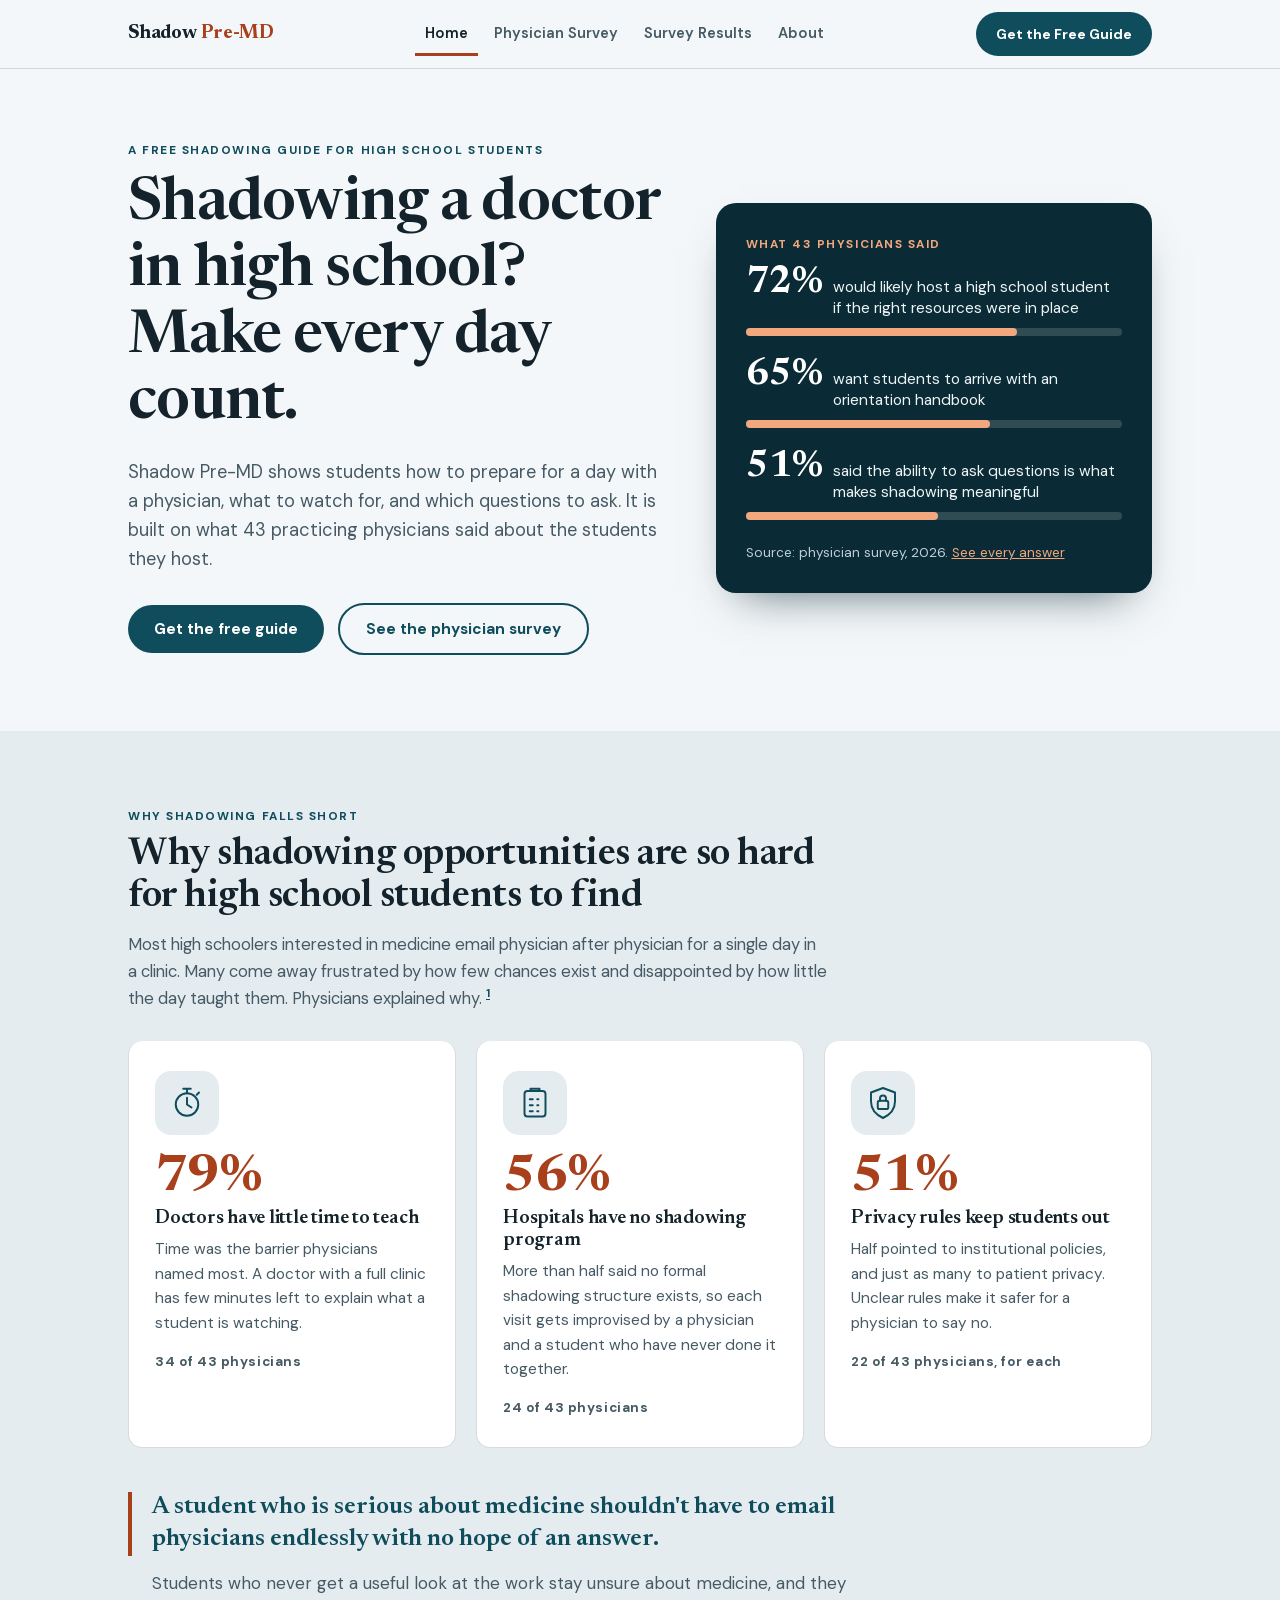
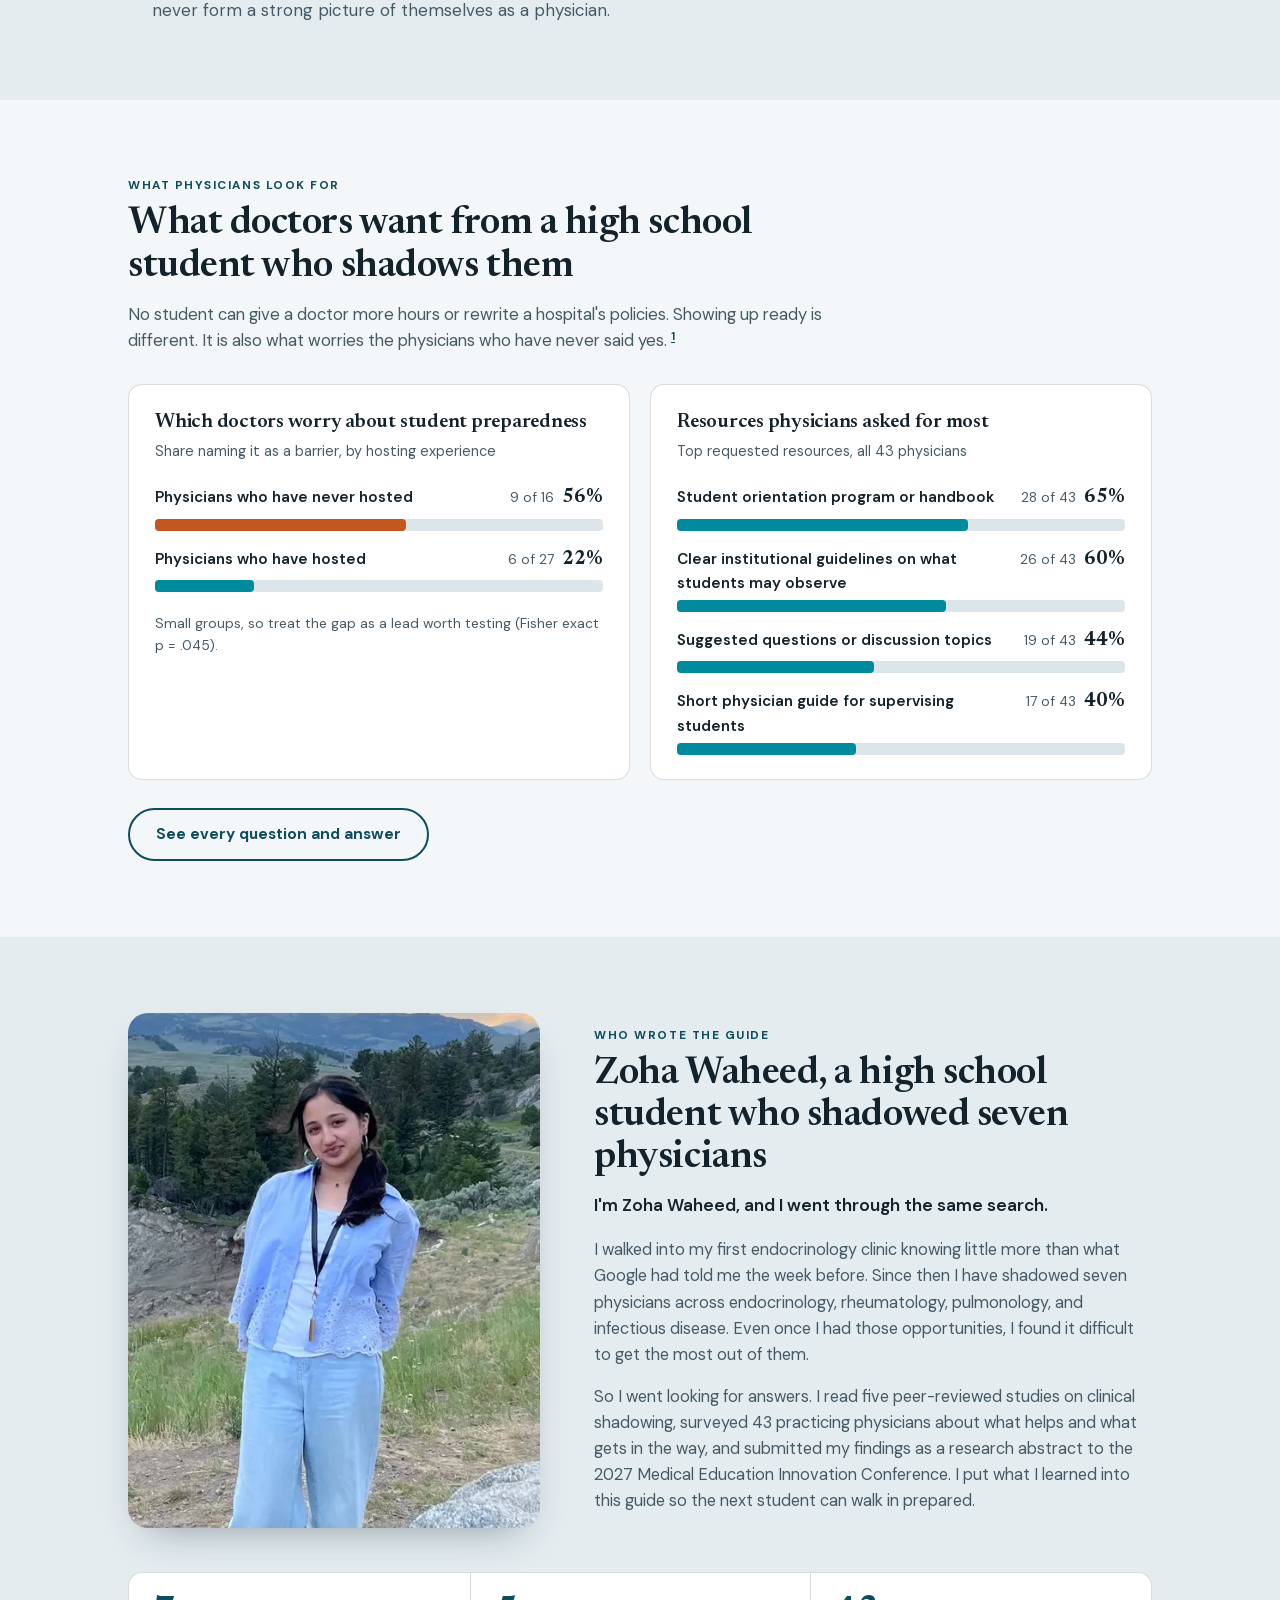
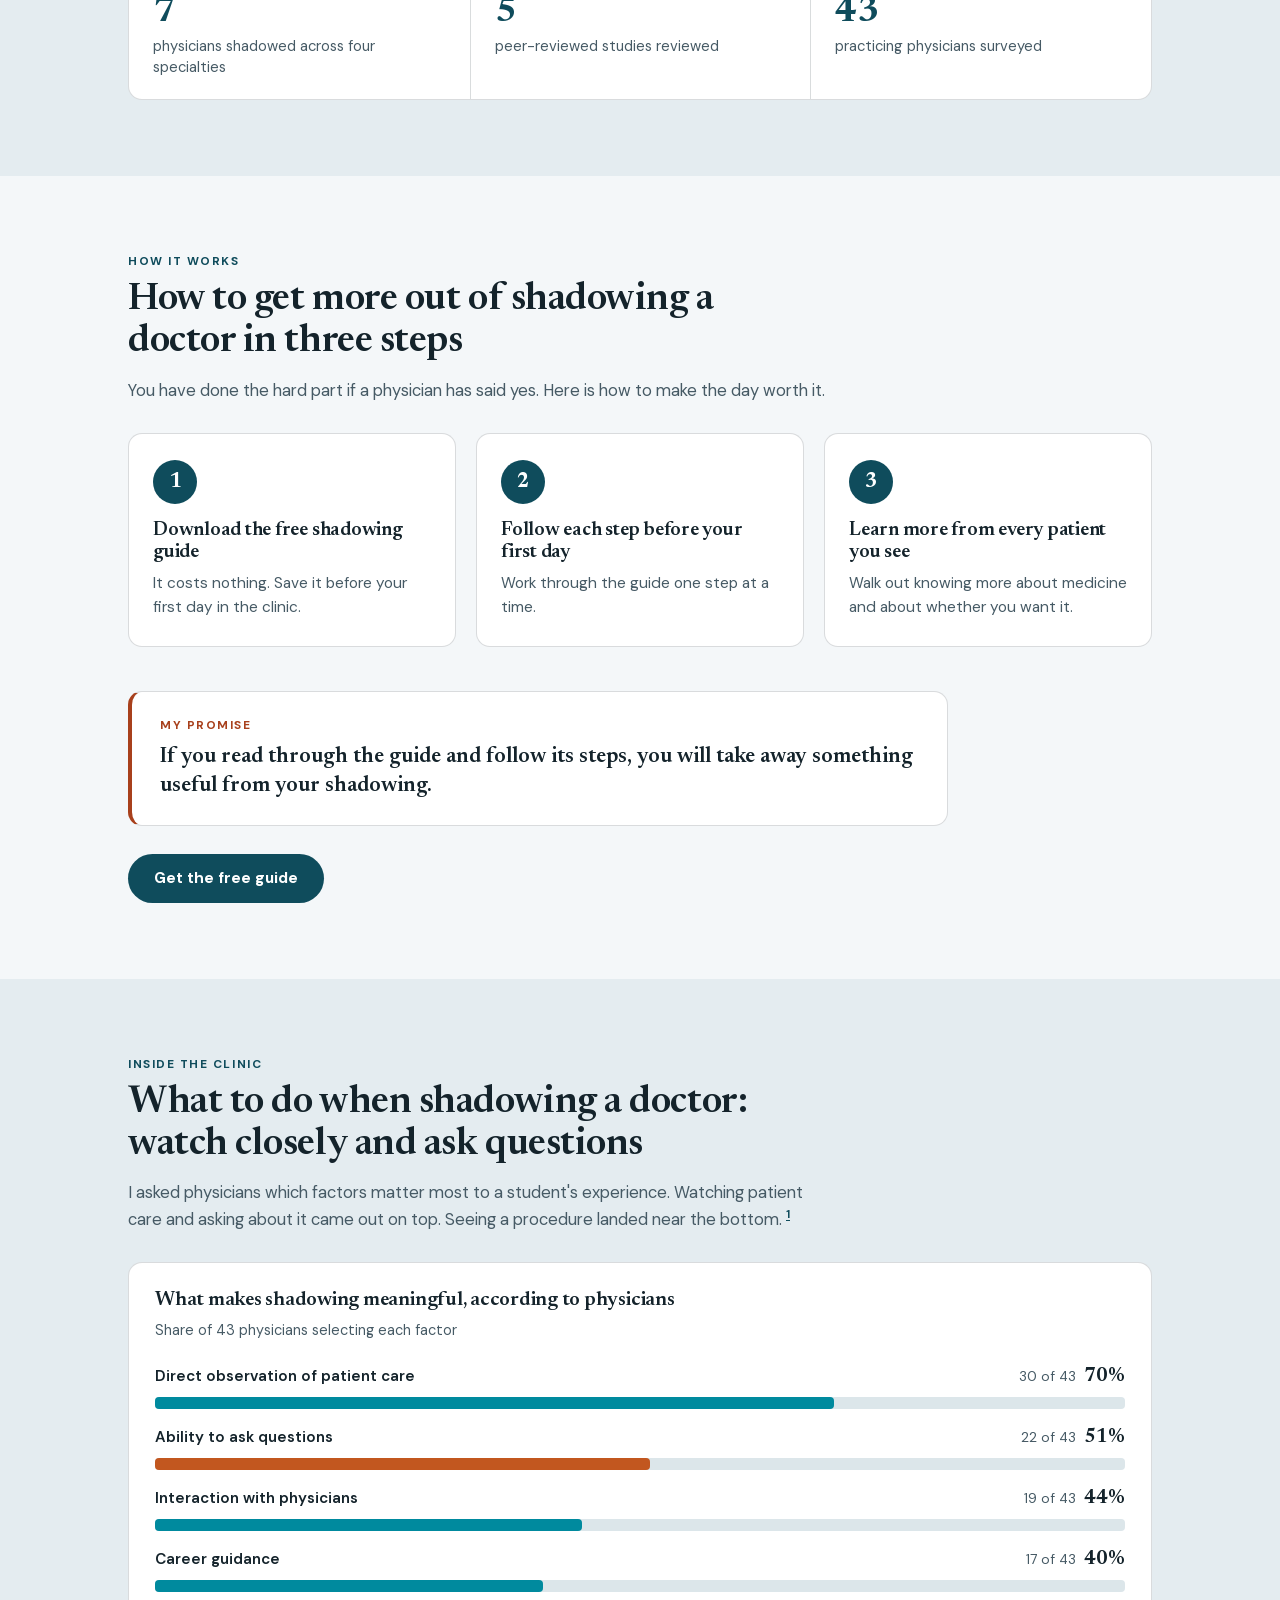
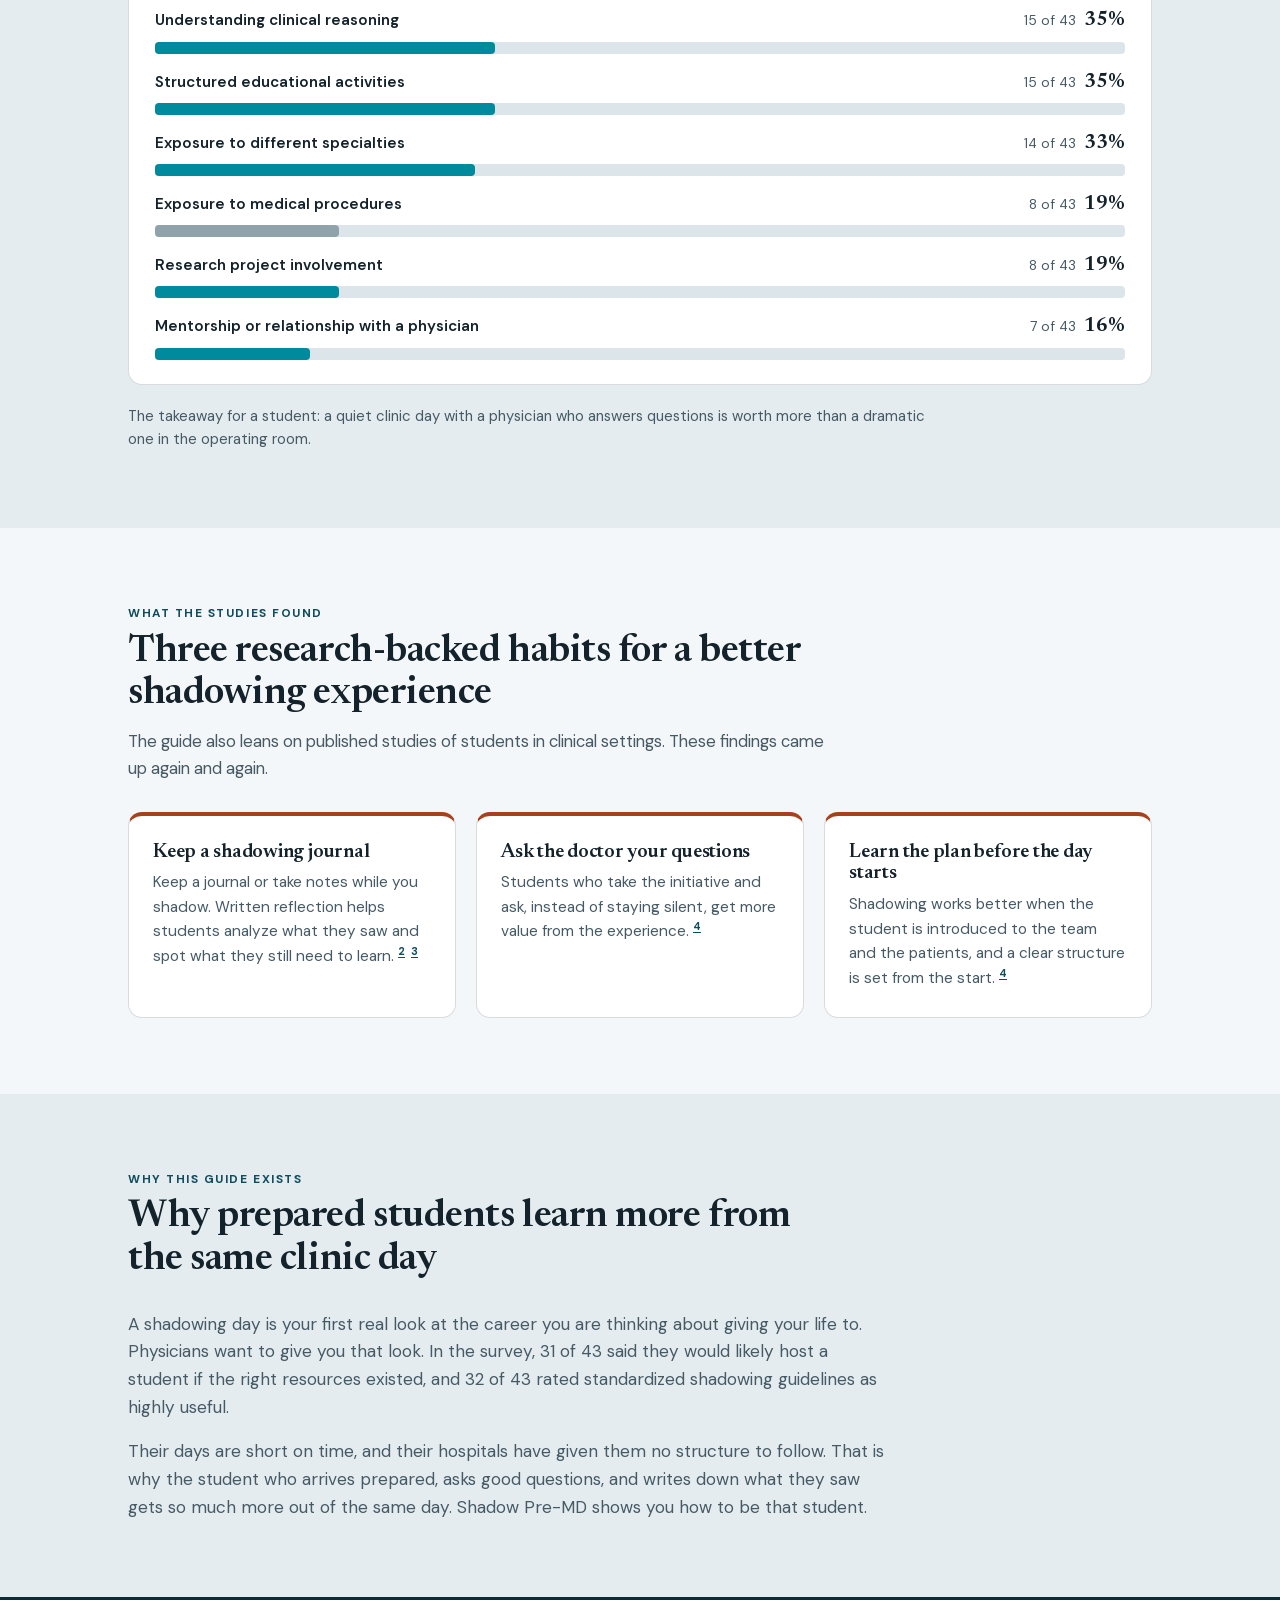
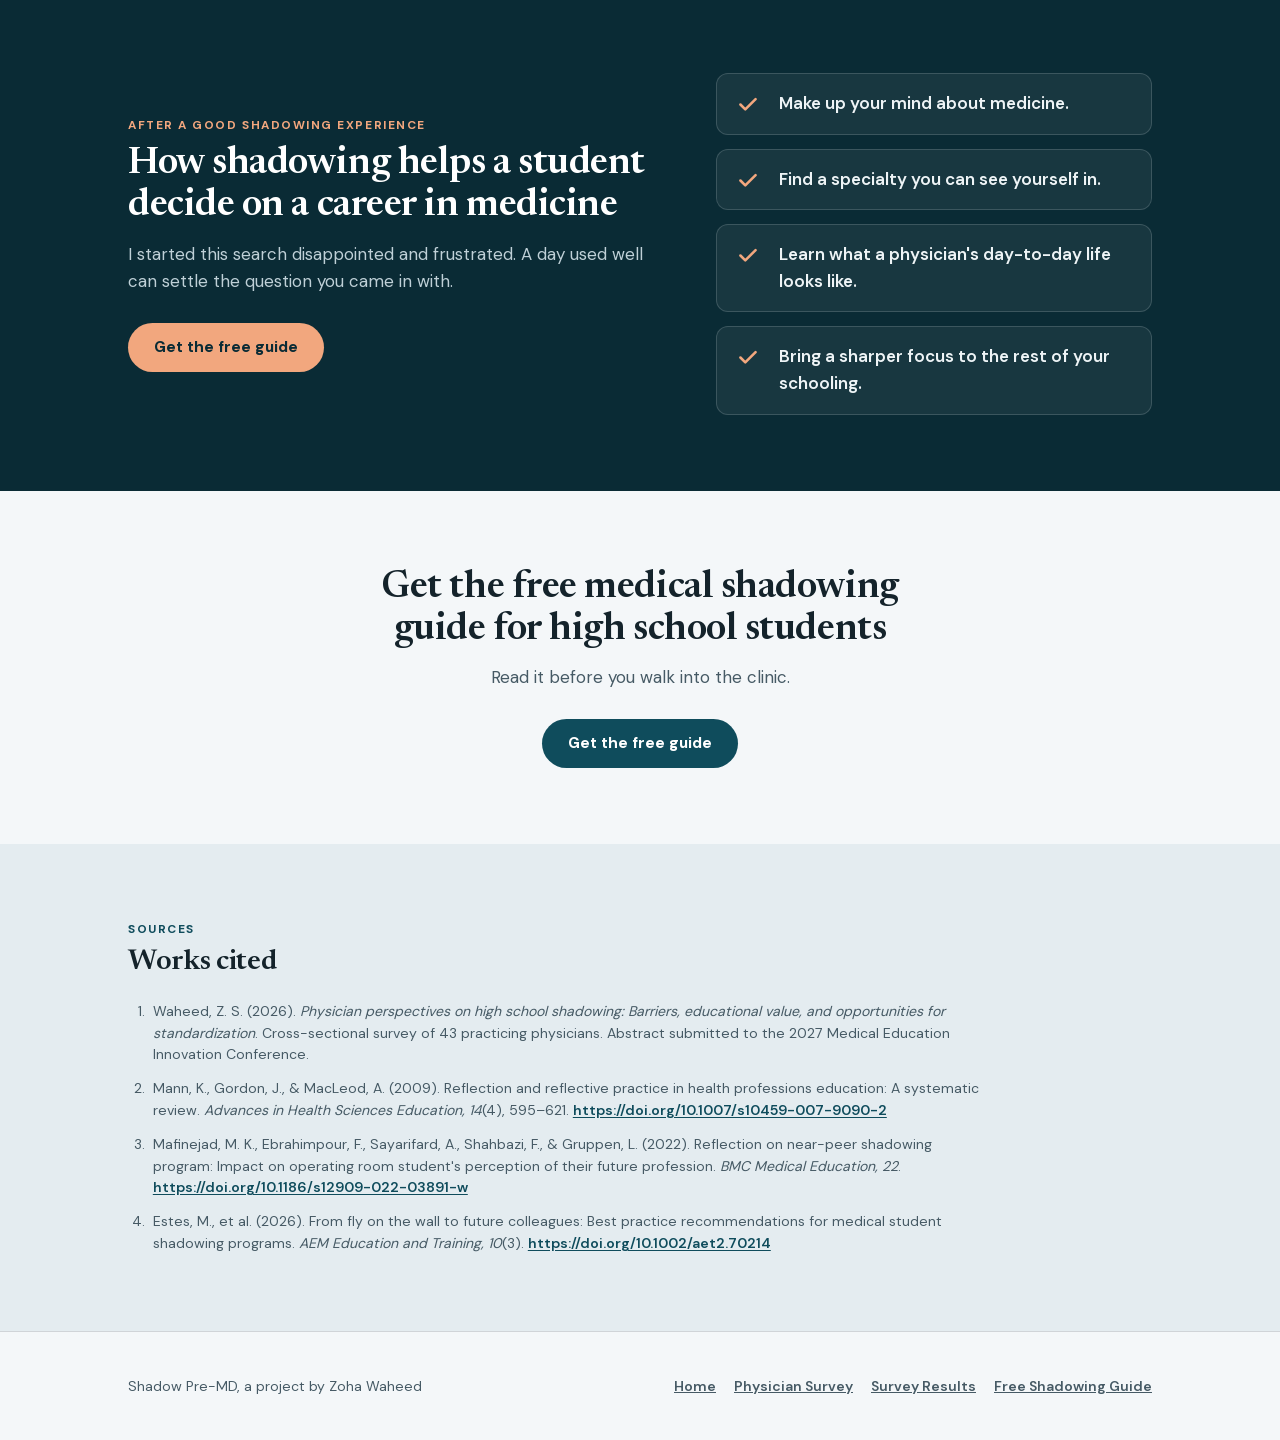
==== commit 7daa3834: "SEO and performance pass: keyword-led headings, indexable pages Rewrites headings around what studen" ====
--- a/index.html
+++ b/index.html
@@ -3,18 +3,27 @@
 <head>
 <meta charset="UTF-8">
 <meta name="viewport" content="width=device-width, initial-scale=1.0">
-<title>Shadow Pre-MD | A Free Shadowing Guide for High School Students</title>
-<meta name="description" content="A free guide to medical shadowing for high school students, built from a survey of 43 practicing physicians and five peer-reviewed studies.">
-<!-- TEMPORARY: noindex until the guide PDF is published. Flip to "index,follow" at launch. -->
-<meta name="robots" content="noindex,nofollow">
+<title>How to Shadow a Doctor in High School | Shadow Pre-MD</title>
+<meta name="description" content="A free guide to shadowing a doctor in high school: how to prepare, what to watch, and which questions to ask. Built from a survey of 43 physicians.">
+<meta name="robots" content="index,follow,max-image-preview:large">
+<link rel="canonical" href="https://odyssey-jotun.github.io/Shadow-Pre-MD/">
+<meta name="author" content="Zoha Waheed">
 <meta name="theme-color" content="#F4F7F9">
-<meta property="og:title" content="Shadow Pre-MD | A Free Shadowing Guide for High School Students">
-<meta property="og:description" content="A free guide to medical shadowing for high school students, built from a survey of 43 practicing physicians and five peer-reviewed studies.">
+<meta property="og:site_name" content="Shadow Pre-MD">
+<meta property="og:title" content="How to Shadow a Doctor in High School | Shadow Pre-MD">
+<meta property="og:description" content="A free guide to shadowing a doctor in high school: how to prepare, what to watch, and which questions to ask. Built from a survey of 43 physicians.">
 <meta property="og:type" content="website">
-<link rel="preconnect" href="https://fonts.googleapis.com">
-<link rel="preconnect" href="https://fonts.gstatic.com" crossorigin>
-<link href="https://fonts.googleapis.com/css2?family=Newsreader:opsz,wght@6..72,500;6..72,600;6..72,700&family=DM+Sans:wght@400;500;600;700&display=swap" rel="stylesheet">
-<link rel="stylesheet" href="styles.css">
+<meta property="og:url" content="https://odyssey-jotun.github.io/Shadow-Pre-MD/">
+<meta property="og:image" content="https://odyssey-jotun.github.io/Shadow-Pre-MD/images/og.jpg">
+<meta property="og:image:width" content="1200">
+<meta property="og:image:height" content="630">
+<meta property="og:image:alt" content="Shadow Pre-MD: a free medical shadowing guide for high school students">
+<meta name="twitter:card" content="summary_large_image">
+<link rel="icon" href="favicon.svg" type="image/svg+xml">
+<link rel="preload" href="fonts/newsreader-normal.woff2" as="font" type="font/woff2" crossorigin>
+<link rel="preload" href="fonts/dm-sans-normal.woff2" as="font" type="font/woff2" crossorigin>
+<style>@font-face{font-family:'Newsreader';font-style:normal;font-weight:600 700;font-display:swap;src:url(fonts/newsreader-normal.woff2) format('woff2')}@font-face{font-family:'DM Sans';font-style:normal;font-weight:400 700;font-display:swap;src:url(fonts/dm-sans-normal.woff2) format('woff2')}:root{--bg:#F4F7F9;--bg-alt:#E4ECF0;--card:#FFFFFF;--ink:#14232B;--ink-soft:#465A65;--primary:#0F4C5C;--primary-dk:#0A2B35;--accent:#A8401C;--on-dark:#EEF4F6;--on-dark-soft:#BFD0D7;--accent-dark-bg:#F2A77E;--c1:#008A9E;--c2:#C2571F;--track:#DCE6EA;--line:rgba(20,35,43,0.16);--radius:14px;--wrap:1080px;--flow-tight:0.35em;--flow-block:44px;--flow-section:76px}*{box-sizing:border-box}html{scroll-behavior:smooth;scroll-padding-top:84px}@media (prefers-reduced-motion:reduce){html{scroll-behavior:auto}*{animation-duration:0.001ms !important;transition-duration:0.001ms !important}}body{margin:0;background:var(--bg);color:var(--ink);font-family:'DM Sans',ui-sans-serif,system-ui,-apple-system,'Segoe UI',sans-serif;font-size:17px;line-height:1.6;-webkit-font-smoothing:antialiased}h1,h2,h3{font-family:'Newsreader',Georgia,'Times New Roman',serif;font-weight:600;line-height:1.12;margin:0 0 var(--flow-tight);color:var(--ink);letter-spacing:-0.012em}p{margin:0 0 1em}p:last-child{margin-bottom:0}a{color:inherit}img{max-width:100%;height:auto}.wrap{max-width:var(--wrap);margin:0 auto;padding:0 28px}.sr-only{position:absolute;width:1px;height:1px;padding:0;margin:-1px;overflow:hidden;clip:rect(0,0,0,0);white-space:nowrap;border:0}.skip{position:absolute;left:-9999px;top:10px;background:var(--card);color:var(--ink);padding:12px 18px;border-radius:999px;z-index:100;text-decoration:none;font-weight:700;border:2px solid var(--primary)}.skip:focus{left:16px}.eyebrow{font-weight:700;font-size:0.74rem;letter-spacing:0.13em;text-transform:uppercase;color:var(--primary);display:block;margin:0 0 8px}a:focus-visible,button:focus-visible{outline:3px solid var(--accent);outline-offset:3px;border-radius:4px}.cite{font-size:0.68em;vertical-align:super;font-weight:700;color:var(--primary);text-decoration:underline;text-underline-offset:2px;margin-left:2px;padding:0 2px}.textlink{color:var(--primary);font-weight:700;text-underline-offset:3px}nav.site{position:sticky;top:0;z-index:20;background:rgba(244,247,249,0.95);backdrop-filter:blur(8px);border-bottom:1px solid var(--line)}nav.site .wrap{display:flex;align-items:center;justify-content:space-between;gap:8px 20px;padding-top:12px;padding-bottom:12px;flex-wrap:wrap}.wordmark{font-family:'Newsreader',Georgia,serif;font-weight:700;font-size:1.22rem;letter-spacing:-0.01em;color:var(--ink);text-decoration:none;white-space:nowrap}.wordmark span{color:var(--accent)}nav.site ul{list-style:none;display:flex;align-items:center;gap:6px;margin:0;padding:0;font-size:0.92rem;font-weight:600}nav.site ul a{text-decoration:none;color:var(--ink-soft);display:inline-flex;align-items:center;min-height:44px;padding:0 10px;white-space:nowrap}nav.site ul a:hover{color:var(--primary);text-decoration:underline}nav.site ul a[aria-current="page"]{color:var(--ink);box-shadow:inset 0 -3px 0 var(--accent)}nav.site a.nav-cta{display:inline-flex;align-items:center;min-height:44px;background:var(--primary);color:#FFFFFF;padding:0 20px;border-radius:999px;font-size:0.88rem;font-weight:700;text-decoration:none;white-space:nowrap}nav.site a.nav-cta:hover{background:var(--primary-dk)}.nav-right{display:flex;align-items:center;gap:10px}.btn{display:inline-flex;align-items:center;justify-content:center;min-height:48px;background:var(--primary);color:#FFFFFF;text-decoration:none;font-weight:700;font-size:0.96rem;padding:12px 26px;border-radius:999px;transition:background 0.15s ease}.btn:hover{background:var(--primary-dk)}.btn.ghost{background:transparent;color:var(--primary);border:2px solid var(--primary)}.btn.ghost:hover{background:var(--primary);color:#FFFFFF}.btn.light{background:var(--accent-dark-bg);color:var(--primary-dk)}.btn.light:hover{background:#F7BD9D}.btn-row{display:flex;gap:14px;flex-wrap:wrap;align-items:center;margin-top:28px}section{padding:var(--flow-section) 0}.band{background:var(--bg-alt)}.section-head{max-width:700px;margin-bottom:30px}.section-head h2,.about-text h2,.after h2,.closing h2{font-size:clamp(1.75rem,3.2vw,2.35rem)}.section-head p{color:var(--ink-soft);font-size:1.04rem}.hero{padding:72px 0 76px}.split{display:grid;grid-template-columns:1.1fr 0.9fr;gap:54px;align-items:center}.split.flip{grid-template-columns:0.85fr 1.15fr}.hero h1{font-size:clamp(2.4rem,5.4vw,3.7rem)}.hero .lede{font-size:1.14rem;color:var(--ink-soft);margin-top:6px;max-width:34em}.page-hero{padding:60px 0 56px}.page-hero h1{font-size:clamp(2.1rem,4.6vw,3.1rem);max-width:18em}.page-hero .lede{font-size:1.1rem;color:var(--ink-soft);max-width:40em;margin-top:6px}.hero-panel{background:var(--primary-dk);color:var(--on-dark);border-radius:20px;padding:32px 30px 30px;box-shadow:0 22px 44px -24px rgba(10,43,53,0.7)}.hero-panel .eyebrow{color:var(--accent-dark-bg);margin-bottom:18px}.hp-rows{list-style:none;margin:0;padding:0;display:grid;gap:22px}.hp-rows .top{display:flex;align-items:baseline;gap:14px;margin-bottom:8px}.hp-rows .n{font-family:'Newsreader',Georgia,serif;font-weight:700;font-size:2.3rem;line-height:1;color:#FFFFFF;min-width:4.6rem}.hp-rows .t{font-size:0.96rem;line-height:1.4;color:var(--on-dark)}.hp-rows .track{height:8px;border-radius:4px;background:rgba(238,244,246,0.16);overflow:hidden}.hp-rows .fill{display:block;height:100%;border-radius:0 4px 4px 0;background:var(--accent-dark-bg)}.hero-panel .src{margin:22px 0 0;font-size:0.84rem;color:var(--on-dark-soft)}.hero-panel .src a{color:var(--accent-dark-bg)}.cards{display:grid;grid-template-columns:repeat(3,1fr);gap:20px}.card{background:var(--card);border:1px solid var(--line);border-radius:var(--radius);padding:26px 24px;border-top:4px solid var(--accent)}.card h3{font-size:1.22rem}.card p{font-size:0.96rem;color:var(--ink-soft)}.card .num{font-family:'Newsreader',Georgia,serif;font-weight:700;font-size:clamp(2.1rem,3.6vw,2.7rem);line-height:1;letter-spacing:-0.02em;color:var(--primary);margin:0 0 8px}.problem{border-top:0;padding:30px 26px 28px;text-align:left}.problem .icon{width:64px;height:64px;border-radius:16px;background:var(--bg-alt);color:var(--primary);display:flex;align-items:center;justify-content:center;margin-bottom:18px}.problem .icon svg{width:36px;height:36px}.problem .num{font-size:clamp(2.6rem,4.4vw,3.2rem);color:var(--accent);margin-bottom:4px}.problem .of{font-size:0.84rem;font-weight:700;letter-spacing:0.04em;color:var(--ink-soft);margin:10px 0 0}.punch{font-family:'Newsreader',Georgia,serif;font-weight:600;font-size:clamp(1.25rem,2.3vw,1.55rem);line-height:1.3;color:var(--primary);max-width:760px;margin:var(--flow-block) 0 0;border-left:4px solid var(--accent);padding-left:20px}.punch + p{max-width:760px;color:var(--ink-soft);margin:14px 0 0;padding-left:24px}.strip{list-style:none;margin:var(--flow-block) 0 0;padding:0;display:grid;grid-template-columns:repeat(3,1fr);gap:0;background:var(--card);border:1px solid var(--line);border-radius:var(--radius)}.strip.four{grid-template-columns:repeat(4,1fr)}.strip li{padding:22px 24px;border-left:1px solid var(--line)}.strip li:first-child{border-left:0}.strip .n{display:block;font-family:'Newsreader',Georgia,serif;font-weight:700;font-size:2.2rem;line-height:1;color:var(--primary);margin-bottom:6px}.strip .t{font-size:0.92rem;color:var(--ink-soft);line-height:1.4;display:block}.charts{display:grid;grid-template-columns:1fr 1fr;gap:20px}.chart{background:var(--card);border:1px solid var(--line);border-radius:var(--radius);padding:26px 26px 24px;margin:0}.chart.stack{margin-top:20px}.chart h3{font-size:1.25rem}.chart .sub{font-size:0.9rem;color:var(--ink-soft);margin:0 0 20px}.chart .foot{font-size:0.86rem;color:var(--ink-soft);margin:20px 0 0}.qnum{display:inline-block;font-weight:700;font-size:0.74rem;letter-spacing:0.12em;text-transform:uppercase;color:var(--accent);margin:0 0 8px}.bars{list-style:none;margin:0;padding:0;display:grid;gap:14px}.bars .lab{display:flex;justify-content:space-between;align-items:baseline;gap:12px;font-size:0.95rem;font-weight:600;color:var(--ink);margin-bottom:5px}.bars .val{white-space:nowrap;font-weight:400;color:var(--ink-soft);font-size:0.86rem}.bars .val b{font-family:'Newsreader',Georgia,serif;font-size:1.18rem;font-weight:700;color:var(--ink);margin-left:8px}.bars .track{height:12px;background:var(--track);border-radius:4px;overflow:hidden}.bars .fill{display:block;height:100%;background:var(--c1);border-radius:0 4px 4px 0}.bars li.muted .fill{background:#8FA3AD}.bars li.hl .fill{background:var(--c2)}.legend{list-style:none;margin:0 0 18px;padding:0;display:flex;flex-wrap:wrap;gap:8px 22px;font-size:0.9rem;color:var(--ink-soft);font-weight:600}.legend li{display:inline-flex;align-items:center;gap:8px}.mk{display:inline-block;width:14px;height:14px;flex:none}.mk.host{background:var(--c1);border-radius:50%}.mk.never{background:var(--c2);transform:rotate(45deg);border-radius:2px;width:12px;height:12px}.dumb{list-style:none;margin:0;padding:0;display:grid;gap:18px}.dumb .lab{display:flex;justify-content:space-between;align-items:baseline;gap:12px;font-size:0.95rem;font-weight:600;margin-bottom:8px}.dumb .gap{white-space:nowrap;font-size:0.86rem;font-weight:400;color:var(--ink-soft)}.dumb .gap b{font-family:'Newsreader',Georgia,serif;font-size:1.1rem;color:var(--ink);margin-left:6px}.dumb .rail{position:relative;height:22px;margin:0 9px}.dumb .rail:before{content:"";position:absolute;left:-9px;right:-9px;top:9px;height:4px;border-radius:2px;background:var(--track)}.dumb .link{position:absolute;top:9px;height:4px;background:#9FB2BB}.dumb .pt{position:absolute;top:2px;width:18px;height:18px;margin-left:-9px;border:2px solid #FFFFFF}.dumb .pt.host{background:var(--c1);border-radius:50%}.dumb .pt.never{background:var(--c2);transform:rotate(45deg) scale(0.86);border-radius:3px}.dumb .nums{display:flex;gap:18px;font-size:0.84rem;color:var(--ink-soft);margin-top:6px}.axis{display:flex;justify-content:space-between;font-size:0.76rem;color:var(--ink-soft);margin:14px 0 0}.cols{display:grid;grid-template-columns:repeat(5,1fr);gap:10px;align-items:end;height:190px;margin:0;padding:0;list-style:none;border-bottom:2px solid var(--track)}.cols li{display:flex;flex-direction:column;justify-content:flex-end;align-items:center;height:100%}.cols .c{font-family:'Newsreader',Georgia,serif;font-weight:700;font-size:1.1rem;margin-bottom:4px}.cols .b{width:100%;max-width:64px;background:var(--c1);border-radius:4px 4px 0 0;min-height:2px}.cols li.lo .b{background:#8FA3AD}.cols-x{display:grid;grid-template-columns:repeat(5,1fr);gap:10px;margin:8px 0 0;padding:0;list-style:none;text-align:center;font-size:0.84rem;color:var(--ink-soft);font-weight:600}.cols-ends{display:flex;justify-content:space-between;font-size:0.78rem;color:var(--ink-soft);margin-top:2px}.mean{font-size:0.95rem;color:var(--ink-soft);margin:0 0 18px}.mean b{font-family:'Newsreader',Georgia,serif;font-size:1.7rem;color:var(--ink);margin-right:6px}.waffle{display:grid;grid-template-columns:repeat(11,1fr);gap:7px;max-width:420px;margin:0;padding:0;list-style:none}.waffle span{aspect-ratio:1/1;border-radius:50%;background:var(--c1)}.waffle span.never{background:var(--c2);border-radius:3px;transform:rotate(45deg) scale(0.8)}.pairs{list-style:none;margin:0;padding:0;display:grid;gap:14px}.pairs li{display:grid;grid-template-columns:1fr 44px 1fr;align-items:center;gap:10px;background:var(--card);border:1px solid var(--line);border-radius:var(--radius);padding:18px 20px}.pairs .side .k{display:block;font-size:0.72rem;font-weight:700;letter-spacing:0.12em;text-transform:uppercase;color:var(--ink-soft);margin-bottom:4px}.pairs .side .v{display:flex;align-items:baseline;gap:10px;font-weight:600;line-height:1.3}.pairs .side .v b{font-family:'Newsreader',Georgia,serif;font-size:1.7rem;line-height:1;color:var(--accent)}.pairs .side.res .v b{color:var(--primary)}.pairs .arrow{color:#7F949E;display:flex;justify-content:center}.pairs .arrow svg{width:30px;height:30px}.tablewrap{overflow-x:auto;margin-top:22px}table.data{border-collapse:collapse;width:100%;font-size:0.9rem;min-width:520px}table.data th,table.data td{text-align:right;padding:9px 10px;border-bottom:1px solid var(--line)}table.data th:first-child,table.data td:first-child{text-align:left}table.data thead th{font-size:0.74rem;letter-spacing:0.08em;text-transform:uppercase;color:var(--ink-soft)}table.data tr.sig td{background:#FBF1EC;font-weight:600}.note{margin-top:20px;font-size:0.93rem;color:var(--ink-soft);max-width:820px}.finding{margin-top:var(--flow-block)}.finding:first-of-type{margin-top:0}.finding>h3{font-size:clamp(1.35rem,2.4vw,1.65rem);max-width:26em}.finding>p{color:var(--ink-soft);max-width:46em;margin-bottom:20px}.limits{list-style:none;margin:0;padding:0;display:grid;grid-template-columns:1fr 1fr;gap:16px}.limits li{background:var(--card);border:1px solid var(--line);border-radius:var(--radius);padding:20px 22px}.limits h3{font-size:1.1rem}.limits p{font-size:0.93rem;color:var(--ink-soft)}.qlist{margin:0;padding-left:1.3rem;display:grid;gap:8px;max-width:46em;color:var(--ink-soft)}.qlist li{padding-left:4px}.about-photo{border-radius:20px;overflow:hidden;aspect-ratio:4/5;box-shadow:0 18px 40px -20px rgba(20,35,43,0.45);background:var(--bg-alt)}.about-photo img{width:100%;height:100%;object-fit:cover;object-position:center 20%;display:block}.about-text p{color:var(--ink-soft);font-size:1.02rem}.about-text p.name-line{color:var(--ink);font-weight:600;font-size:1.08rem}.steps{list-style:none;margin:0;padding:0;display:grid;grid-template-columns:repeat(3,1fr);gap:20px;counter-reset:step}.steps li{background:var(--card);border:1px solid var(--line);border-radius:var(--radius);padding:26px 24px;counter-increment:step}.steps li:before{content:counter(step);display:flex;align-items:center;justify-content:center;width:44px;height:44px;border-radius:50%;background:var(--primary);color:#FFFFFF;font-family:'Newsreader',Georgia,serif;font-weight:700;font-size:1.3rem;margin-bottom:16px}.steps h3{font-size:1.22rem}.steps p{font-size:0.96rem;color:var(--ink-soft)}.promise{margin-top:var(--flow-block);background:var(--card);border:1px solid var(--line);border-left:4px solid var(--accent);border-radius:var(--radius);padding:24px 28px;max-width:820px}.promise .eyebrow{color:var(--accent)}.promise p{font-family:'Newsreader',Georgia,serif;font-weight:600;font-size:clamp(1.15rem,2vw,1.35rem);line-height:1.35;color:var(--ink)}.explain{max-width:760px}.explain p{font-size:1.08rem;color:var(--ink-soft)}.after{background:var(--primary-dk);color:var(--on-dark)}.after h2{color:#FFFFFF}.after p{color:var(--on-dark-soft)}.after .eyebrow{color:var(--accent-dark-bg)}.outcomes{list-style:none;margin:0;padding:0;display:grid;gap:14px}.outcomes li{display:grid;grid-template-columns:30px 1fr;gap:14px;align-items:start;background:rgba(255,255,255,0.06);border:1px solid rgba(238,244,246,0.16);border-radius:12px;padding:16px 18px;font-weight:600;color:var(--on-dark)}.outcomes svg{width:26px;height:26px;margin-top:1px}.closing{text-align:center}.closing .wrap{max-width:640px}.closing p{color:var(--ink-soft)}.closing .btn-row{justify-content:center}.refs ol{max-width:860px;margin:0;padding-left:1.3rem;display:grid;gap:12px;font-size:0.88rem;color:var(--ink-soft);line-height:1.55}.refs li{padding-left:4px}.refs h2{font-size:clamp(1.4rem,2.6vw,1.8rem)}.refs a.src{color:var(--primary);font-weight:600;text-underline-offset:2px;word-break:break-word}footer{border-top:1px solid var(--line);padding:32px 0;font-size:0.88rem;color:var(--ink-soft)}footer .wrap{display:flex;justify-content:space-between;align-items:center;flex-wrap:wrap;gap:10px 24px}footer ul{list-style:none;display:flex;flex-wrap:wrap;gap:4px 18px;margin:0;padding:0;font-weight:600}footer ul a{display:inline-flex;align-items:center;min-height:44px}@media (max-width:860px){.split,.split.flip{grid-template-columns:1fr;gap:36px}.about-photo{max-width:400px;margin:0 auto;width:100%}.cards,.steps,.charts,.limits{grid-template-columns:1fr}.strip.four{grid-template-columns:1fr 1fr}.strip.four li:nth-child(3){border-left:0}.strip.four li:nth-child(n+3){border-top:1px solid var(--line)}}@media (max-width:900px){nav.site ul{order:3;width:100%;justify-content:space-between;gap:0;border-top:1px solid var(--line);margin-top:2px}nav.site ul a{padding:0 4px;font-size:0.86rem}html{scroll-padding-top:130px}}@media (min-width:560px) and (max-width:900px){nav.site ul{justify-content:flex-start;gap:18px}}@media (max-width:620px){:root{--flow-section:54px;--flow-block:34px}.wrap{padding:0 20px}.hero{padding:40px 0 54px}.page-hero{padding:40px 0 44px}.hero-panel{padding:28px 22px 26px}.btn-row .btn{width:100%}.strip,.strip.four{grid-template-columns:1fr}.strip li,.strip.four li:nth-child(n){border-left:0;border-top:1px solid var(--line)}.strip li:first-child,.strip.four li:first-child{border-top:0}.chart{padding:22px 18px 20px}.pairs li{grid-template-columns:1fr;gap:6px}.pairs .arrow svg{transform:rotate(90deg)}.pairs .arrow{justify-content:flex-start}.cols{height:160px;gap:6px}.cols-x{gap:6px}}.hero .eyebrow,.page-hero .eyebrow{margin-bottom:12px}:root{--gold:#D9A441}.sec-head{display:grid;grid-template-columns:auto 1fr;gap:18px;align-items:baseline;padding-bottom:18px;border-bottom:1px solid var(--line)}.sec-num{font-weight:700;font-size:0.95rem;letter-spacing:0.06em;color:var(--accent)}.sec-head h2{font-size:clamp(1.9rem,3.8vw,2.7rem);margin-bottom:0.18em}.kicker{font-size:0.78rem;font-weight:700;letter-spacing:0.12em;text-transform:uppercase;color:var(--ink-soft);margin:0}.lead{font-size:1.1rem;color:var(--ink);max-width:46em;margin:22px 0 0}.stats{list-style:none;margin:28px 0 0;padding:0;display:grid;grid-template-columns:repeat(3,1fr);gap:20px}.stats li{background:var(--card);border:1px solid var(--line);border-radius:var(--radius);padding:24px 24px 22px;border-bottom:6px solid var(--c2)}.stats li.teal{border-bottom-color:var(--c1)}.stats li.gold{border-bottom-color:var(--gold)}.stats .n{display:block;font-family:'Newsreader',Georgia,serif;font-weight:700;font-size:clamp(2.2rem,4vw,2.9rem);line-height:1;letter-spacing:-0.02em;color:var(--primary);margin-bottom:10px}.stats .t{display:block;font-size:0.95rem;font-weight:600;color:var(--ink-soft);line-height:1.45}.stats + .charts,.stats + .chart{margin-top:20px}.charts.duo{grid-template-columns:0.8fr 1.2fr}.donut{position:relative;width:min(240px,78%);margin:4px auto 18px}.donut svg{display:block;width:100%;height:auto}.donut .mid{position:absolute;inset:0;display:flex;flex-direction:column;align-items:center;justify-content:center;text-align:center;padding:0 26%}.donut .mid .n{font-family:'Newsreader',Georgia,serif;font-weight:700;font-size:2.1rem;line-height:1;color:var(--ink)}.donut .mid .t{font-size:0.78rem;color:var(--ink-soft);line-height:1.25;margin-top:4px}.legend.center{justify-content:center;margin:0}.legend .sw{display:inline-block;width:22px;height:6px;border-radius:3px;flex:none}.band-quote{position:relative;margin:28px 0 0;padding:34px 36px 32px 72px;background:var(--primary-dk);color:#FFFFFF;border-radius:18px}.band-quote:before{content:"\201C";position:absolute;left:28px;top:14px;font-family:'Newsreader',Georgia,serif;font-size:4.2rem;line-height:1;color:var(--accent-dark-bg)}.band-quote p{font-family:'Newsreader',Georgia,serif;font-style:italic;font-weight:600;font-size:clamp(1.2rem,2.2vw,1.5rem);line-height:1.38;margin:0;max-width:40em}.band-quote cite{display:block;margin-top:12px;font-style:normal;font-size:0.8rem;font-weight:700;letter-spacing:0.12em;text-transform:uppercase;color:var(--accent-dark-bg)}.sub-h{font-size:1.3rem;margin:var(--flow-block) 0 16px}.glance h2{font-size:clamp(1.75rem,3.2vw,2.35rem);max-width:22em}.glance-grid{list-style:none;margin:28px 0 0;padding:0;display:grid;grid-template-columns:1fr 1fr;gap:18px}.glance-grid li{background:rgba(255,255,255,0.07);border:1px solid rgba(238,244,246,0.16);border-radius:var(--radius);padding:24px 26px}.glance-grid .n{display:block;font-family:'Newsreader',Georgia,serif;font-weight:700;font-size:2.5rem;line-height:1;color:var(--accent-dark-bg);margin-bottom:8px}.glance-grid .t{display:block;font-weight:600;color:var(--on-dark);font-size:0.98rem}.btn.ghost.on-dark{color:var(--on-dark);border-color:var(--on-dark-soft)}.btn.ghost.on-dark:hover{background:var(--on-dark);color:var(--primary-dk)}@media (max-width:860px){.charts.duo{grid-template-columns:1fr}}@media (max-width:700px){.stats{grid-template-columns:1fr}}@media (max-width:620px){.sec-head{grid-template-columns:1fr;gap:4px}.band-quote{padding:58px 24px 26px}.band-quote:before{left:22px;top:10px}.glance-grid{grid-template-columns:1fr}}</style>
+<script type="application/ld+json">{"@context":"https://schema.org","@graph":[{"@type":"WebSite","@id":"https://odyssey-jotun.github.io/Shadow-Pre-MD/#site","url":"https://odyssey-jotun.github.io/Shadow-Pre-MD/","name":"Shadow Pre-MD","description":"A free guide to medical shadowing for high school students.","author":{"@id":"https://odyssey-jotun.github.io/Shadow-Pre-MD/#zoha"},"inLanguage":"en-US"},{"@type":"Person","@id":"https://odyssey-jotun.github.io/Shadow-Pre-MD/#zoha","name":"Zoha Waheed","description":"High school student and author of Shadow Pre-MD, a free guide to medical shadowing.","image":"https://odyssey-jotun.github.io/Shadow-Pre-MD/images/zoha-800.webp","url":"https://odyssey-jotun.github.io/Shadow-Pre-MD/#about"},{"@type":"WebPage","@id":"https://odyssey-jotun.github.io/Shadow-Pre-MD/#page","url":"https://odyssey-jotun.github.io/Shadow-Pre-MD/","name":"How to Shadow a Doctor in High School | Shadow Pre-MD","headline":"How to Shadow a Doctor in High School | Shadow Pre-MD","description":"A free guide to shadowing a doctor in high school: how to prepare, what to watch, and which questions to ask. Built from a survey of 43 physicians.","isPartOf":{"@id":"https://odyssey-jotun.github.io/Shadow-Pre-MD/#site"},"author":{"@id":"https://odyssey-jotun.github.io/Shadow-Pre-MD/#zoha"},"inLanguage":"en-US","datePublished":"2026-09-29","dateModified":"2026-09-29","about":"Medical shadowing for high school students"}]}</script>
 </head>
 <body>
 
@@ -24,11 +33,11 @@
     <a class="wordmark" href="index.html">Shadow <span>Pre-MD</span></a>
     <ul>
       <li><a href="index.html" aria-current="page">Home</a></li>
-      <li><a href="survey.html">The Survey</a></li>
-      <li><a href="results.html">The Results</a></li>
+      <li><a href="survey.html">Physician Survey</a></li>
+      <li><a href="results.html">Survey Results</a></li>
       <li><a href="index.html#about">About</a></li>
     </ul>
-    <a href="guide.html" class="nav-cta">Get the Guide</a>
+    <a href="guide.html" class="nav-cta">Get the Free Guide</a>
   </div>
 </nav>
 
@@ -37,12 +46,12 @@
 <header class="hero">
   <div class="wrap split">
     <div>
-      <span class="eyebrow">A free guide for high school students considering medicine</span>
-      <h1>Make every shadowing day count.</h1>
+      <span class="eyebrow">A free shadowing guide for high school students</span>
+      <h1>Shadowing a doctor in high school? Make every day count.</h1>
       <p class="lede">Shadow Pre-MD shows students how to prepare for a day with a physician, what to watch for, and which questions to ask. It is built on what 43 practicing physicians said about the students they host.</p>
       <div class="btn-row">
         <a href="guide.html" class="btn">Get the free guide</a>
-        <a href="survey.html" class="btn ghost">See the survey</a>
+        <a href="survey.html" class="btn ghost">See the physician survey</a>
       </div>
     </div>
     <aside class="hero-panel" aria-label="Headline survey findings">
@@ -60,29 +69,29 @@
 <section id="problem" class="band">
   <div class="wrap">
     <div class="section-head">
-      <span class="eyebrow">The problem</span>
-      <h2>Why a shadowing spot is so hard to get and so easy to waste</h2>
+      <span class="eyebrow">Why shadowing falls short</span>
+      <h2>Why shadowing opportunities are so hard for high school students to find</h2>
       <p>Most high schoolers interested in medicine email physician after physician for a single day in a clinic. Many come away frustrated by how few chances exist and disappointed by how little the day taught them. Physicians explained why.<a class="cite" href="#r1"><span class="sr-only">See reference </span>1</a></p>
     </div>
     <div class="cards">
       <div class="card problem">
         <div class="icon"><svg viewBox="0 0 48 48" fill="none" stroke="currentColor" stroke-width="2.6" stroke-linecap="round" stroke-linejoin="round" aria-hidden="true"><circle cx="24" cy="26" r="15"/><path d="M24 17v9l6 4"/><path d="M19 5h10M24 5v6M37 13l3-3"/></svg></div>
         <p class="num">79%</p>
-        <h3>Physicians are out of time</h3>
+        <h3>Doctors have little time to teach</h3>
         <p>Time was the barrier physicians named most. A doctor with a full clinic has few minutes left to explain what a student is watching.</p>
         <p class="of">34 of 43 physicians</p>
       </div>
       <div class="card problem">
         <div class="icon"><svg viewBox="0 0 48 48" fill="none" stroke="currentColor" stroke-width="2.6" stroke-linecap="round" stroke-linejoin="round" aria-hidden="true"><rect x="10" y="8" width="28" height="34" rx="4"/><path d="M18 8V5h12v3"/><path d="M17 19h4M17 27h4M17 35h4"/><path d="M27 19h4M27 27h4M27 35h4" stroke-dasharray="1.5 4"/></svg></div>
         <p class="num">56%</p>
-        <h3>Nobody wrote the playbook</h3>
+        <h3>Hospitals have no shadowing program</h3>
         <p>More than half said no formal shadowing structure exists, so each visit gets improvised by a physician and a student who have never done it together.</p>
         <p class="of">24 of 43 physicians</p>
       </div>
       <div class="card problem">
         <div class="icon"><svg viewBox="0 0 48 48" fill="none" stroke="currentColor" stroke-width="2.6" stroke-linecap="round" stroke-linejoin="round" aria-hidden="true"><path d="M24 4l16 6v12c0 10-6.5 17.5-16 22C14.5 39.500 8 32 8 22V10z"/><rect x="17" y="21" width="14" height="11" rx="2.5"/><path d="M20 21v-3a4 4 0 018 0v3"/></svg></div>
         <p class="num">51%</p>
-        <h3>Hospital rules block the door</h3>
+        <h3>Privacy rules keep students out</h3>
         <p>Half pointed to institutional policies, and just as many to patient privacy. Unclear rules make it safer for a physician to say no.</p>
         <p class="of">22 of 43 physicians, for each</p>
       </div>
@@ -95,13 +104,13 @@
 <section id="control">
   <div class="wrap">
     <div class="section-head">
-      <span class="eyebrow">What a student can change</span>
-      <h2>Preparation is the one barrier a student controls</h2>
+      <span class="eyebrow">What physicians look for</span>
+      <h2>What doctors want from a high school student who shadows them</h2>
       <p>No student can give a doctor more hours or rewrite a hospital's policies. Showing up ready is different. It is also what worries the physicians who have never said yes.<a class="cite" href="#r1"><span class="sr-only">See reference </span>1</a></p>
     </div>
     <div class="charts">
       <figure class="chart">
-        <h3>Who worries about student preparedness</h3>
+        <h3>Which doctors worry about student preparedness</h3>
         <p class="sub">Share naming it as a barrier, by hosting experience</p>
         <ul class="bars">
           <li class="hl" title="Never hosted: 9 of 16 (56%)"><div class="lab"><span>Physicians who have never hosted</span><span class="val">9 of 16<b>56%</b></span></div><div class="track"><span class="fill" style="width:56%"></span></div></li>
@@ -110,7 +119,7 @@
         <p class="foot">Small groups, so treat the gap as a lead worth testing (Fisher exact p = .045).</p>
       </figure>
       <figure class="chart">
-        <h3>What physicians asked for most</h3>
+        <h3>Resources physicians asked for most</h3>
         <p class="sub">Top requested resources, all 43 physicians</p>
         <ul class="bars">
   <li title="Student orientation program or handbook: 28 of 43 (65%)"><div class="lab"><span>Student orientation program or handbook</span><span class="val">28 of 43<b>65%</b></span></div><div class="track"><span class="fill" style="width:65%"></span></div></li>
@@ -127,11 +136,11 @@
 <section id="about" class="band">
   <div class="wrap split flip">
     <div class="about-photo">
-      <img src="images/zoha.webp" width="1000" height="1250" alt="Zoha, standing outdoors in a light blue shirt with pine trees and hills behind her" loading="lazy" decoding="async">
+      <img src="images/zoha-800.webp" srcset="images/zoha-480.webp 480w, images/zoha-800.webp 800w" sizes="(max-width: 860px) min(400px, calc(100vw - 40px)), 420px" width="800" height="1000" alt="Zoha Waheed, author of the Shadow Pre-MD shadowing guide, standing outdoors in a light blue shirt" loading="lazy" decoding="async">
     </div>
     <div class="about-text">
-      <span class="eyebrow">About the guide</span>
-      <h2>Meet Zoha</h2>
+      <span class="eyebrow">Who wrote the guide</span>
+      <h2>Zoha Waheed, a high school student who shadowed seven physicians</h2>
       <p class="name-line">I'm Zoha Waheed, and I went through the same search.</p>
       <p>I walked into my first endocrinology clinic knowing little more than what Google had told me the week before. Since then I have shadowed seven physicians across endocrinology, rheumatology, pulmonology, and infectious disease. Even once I had those opportunities, I found it difficult to get the most out of them.</p>
       <p>So I went looking for answers. I read five peer-reviewed studies on clinical shadowing, surveyed 43 practicing physicians about what helps and what gets in the way, and submitted my findings as a research abstract to the 2027 Medical Education Innovation Conference. I put what I learned into this guide so the next student can walk in prepared.</p>
@@ -149,21 +158,21 @@
 <section id="plan">
   <div class="wrap">
     <div class="section-head">
-      <span class="eyebrow">The plan</span>
-      <h2>Three steps to a shadowing day that counts</h2>
+      <span class="eyebrow">How it works</span>
+      <h2>How to get more out of shadowing a doctor in three steps</h2>
       <p>You have done the hard part if a physician has said yes. Here is how to make the day worth it.</p>
     </div>
     <ol class="steps">
       <li>
-        <h3>Download the free guide</h3>
+        <h3>Download the free shadowing guide</h3>
         <p>It costs nothing. Save it before your first day in the clinic.</p>
       </li>
       <li>
-        <h3>Follow each step</h3>
+        <h3>Follow each step before your first day</h3>
         <p>Work through the guide one step at a time.</p>
       </li>
       <li>
-        <h3>Get more from your shadowing</h3>
+        <h3>Learn more from every patient you see</h3>
         <p>Walk out knowing more about medicine and about whether you want it.</p>
       </li>
     </ol>
@@ -180,12 +189,12 @@
 <section id="value" class="band">
   <div class="wrap">
     <div class="section-head">
-      <span class="eyebrow">What makes shadowing meaningful</span>
-      <h2>Physicians rank questions far above procedures</h2>
+      <span class="eyebrow">Inside the clinic</span>
+      <h2>What to do when shadowing a doctor: watch closely and ask questions</h2>
       <p>I asked physicians which factors matter most to a student's experience. Watching patient care and asking about it came out on top. Seeing a procedure landed near the bottom.<a class="cite" href="#r1"><span class="sr-only">See reference </span>1</a></p>
     </div>
     <figure class="chart">
-      <h3>Factors physicians called most important</h3>
+      <h3>What makes shadowing meaningful, according to physicians</h3>
       <p class="sub">Share of 43 physicians selecting each factor</p>
       <ul class="bars">
   <li title="Direct observation of patient care: 30 of 43 (70%)"><div class="lab"><span>Direct observation of patient care</span><span class="val">30 of 43<b>70%</b></span></div><div class="track"><span class="fill" style="width:70%"></span></div></li>
@@ -208,20 +217,20 @@
   <div class="wrap">
     <div class="section-head">
       <span class="eyebrow">What the studies found</span>
-      <h2>Three habits the research backs</h2>
+      <h2>Three research-backed habits for a better shadowing experience</h2>
       <p>The guide also leans on published studies of students in clinical settings. These findings came up again and again.</p>
     </div>
     <div class="cards">
       <div class="card">
-        <h3>Write about each day</h3>
+        <h3>Keep a shadowing journal</h3>
         <p>Keep a journal or take notes while you shadow. Written reflection helps students analyze what they saw and spot what they still need to learn.<a class="cite" href="#r2"><span class="sr-only">See reference </span>2</a><a class="cite" href="#r3"><span class="sr-only">See reference </span>3</a></p>
       </div>
       <div class="card">
-        <h3>Ask your questions</h3>
+        <h3>Ask the doctor your questions</h3>
         <p>Students who take the initiative and ask, instead of staying silent, get more value from the experience.<a class="cite" href="#r4"><span class="sr-only">See reference </span>4</a></p>
       </div>
       <div class="card">
-        <h3>Know the plan for the day</h3>
+        <h3>Learn the plan before the day starts</h3>
         <p>Shadowing works better when the student is introduced to the team and the patients, and a clear structure is set from the start.<a class="cite" href="#r4"><span class="sr-only">See reference </span>4</a></p>
       </div>
     </div>
@@ -232,7 +241,7 @@
   <div class="wrap">
     <div class="section-head">
       <span class="eyebrow">Why this guide exists</span>
-      <h2>Physicians want to teach. They need students who come ready.</h2>
+      <h2>Why prepared students learn more from the same clinic day</h2>
     </div>
     <div class="explain">
       <p>A shadowing day is your first real look at the career you are thinking about giving your life to. Physicians want to give you that look. In the survey, 31 of 43 said they would likely host a student if the right resources existed, and 32 of 43 rated standardized shadowing guidelines as highly useful.</p>
@@ -245,7 +254,7 @@
   <div class="wrap split">
     <div>
       <span class="eyebrow">After a good shadowing experience</span>
-      <h2>From frustrated to certain about what comes next</h2>
+      <h2>How shadowing helps a student decide on a career in medicine</h2>
       <p>I started this search disappointed and frustrated. A day used well can settle the question you came in with.</p>
       <div class="btn-row">
         <a href="guide.html" class="btn light">Get the free guide</a>
@@ -262,8 +271,8 @@
 
 <section class="closing">
   <div class="wrap">
-    <h2>Make your next shadowing day count</h2>
-    <p>The guide is free. Read it before you walk into the clinic.</p>
+    <h2>Get the free medical shadowing guide for high school students</h2>
+    <p>Read it before you walk into the clinic.</p>
     <div class="btn-row">
       <a href="guide.html" class="btn">Get the free guide</a>
     </div>
@@ -292,9 +301,9 @@
     <span>Shadow Pre-MD, a project by Zoha Waheed</span>
     <ul>
       <li><a href="index.html">Home</a></li>
-      <li><a href="survey.html">The Survey</a></li>
-      <li><a href="results.html">The Results</a></li>
-      <li><a href="guide.html">The Guide</a></li>
+      <li><a href="survey.html">Physician Survey</a></li>
+      <li><a href="results.html">Survey Results</a></li>
+      <li><a href="guide.html">Free Shadowing Guide</a></li>
     </ul>
   </div>
 </footer>
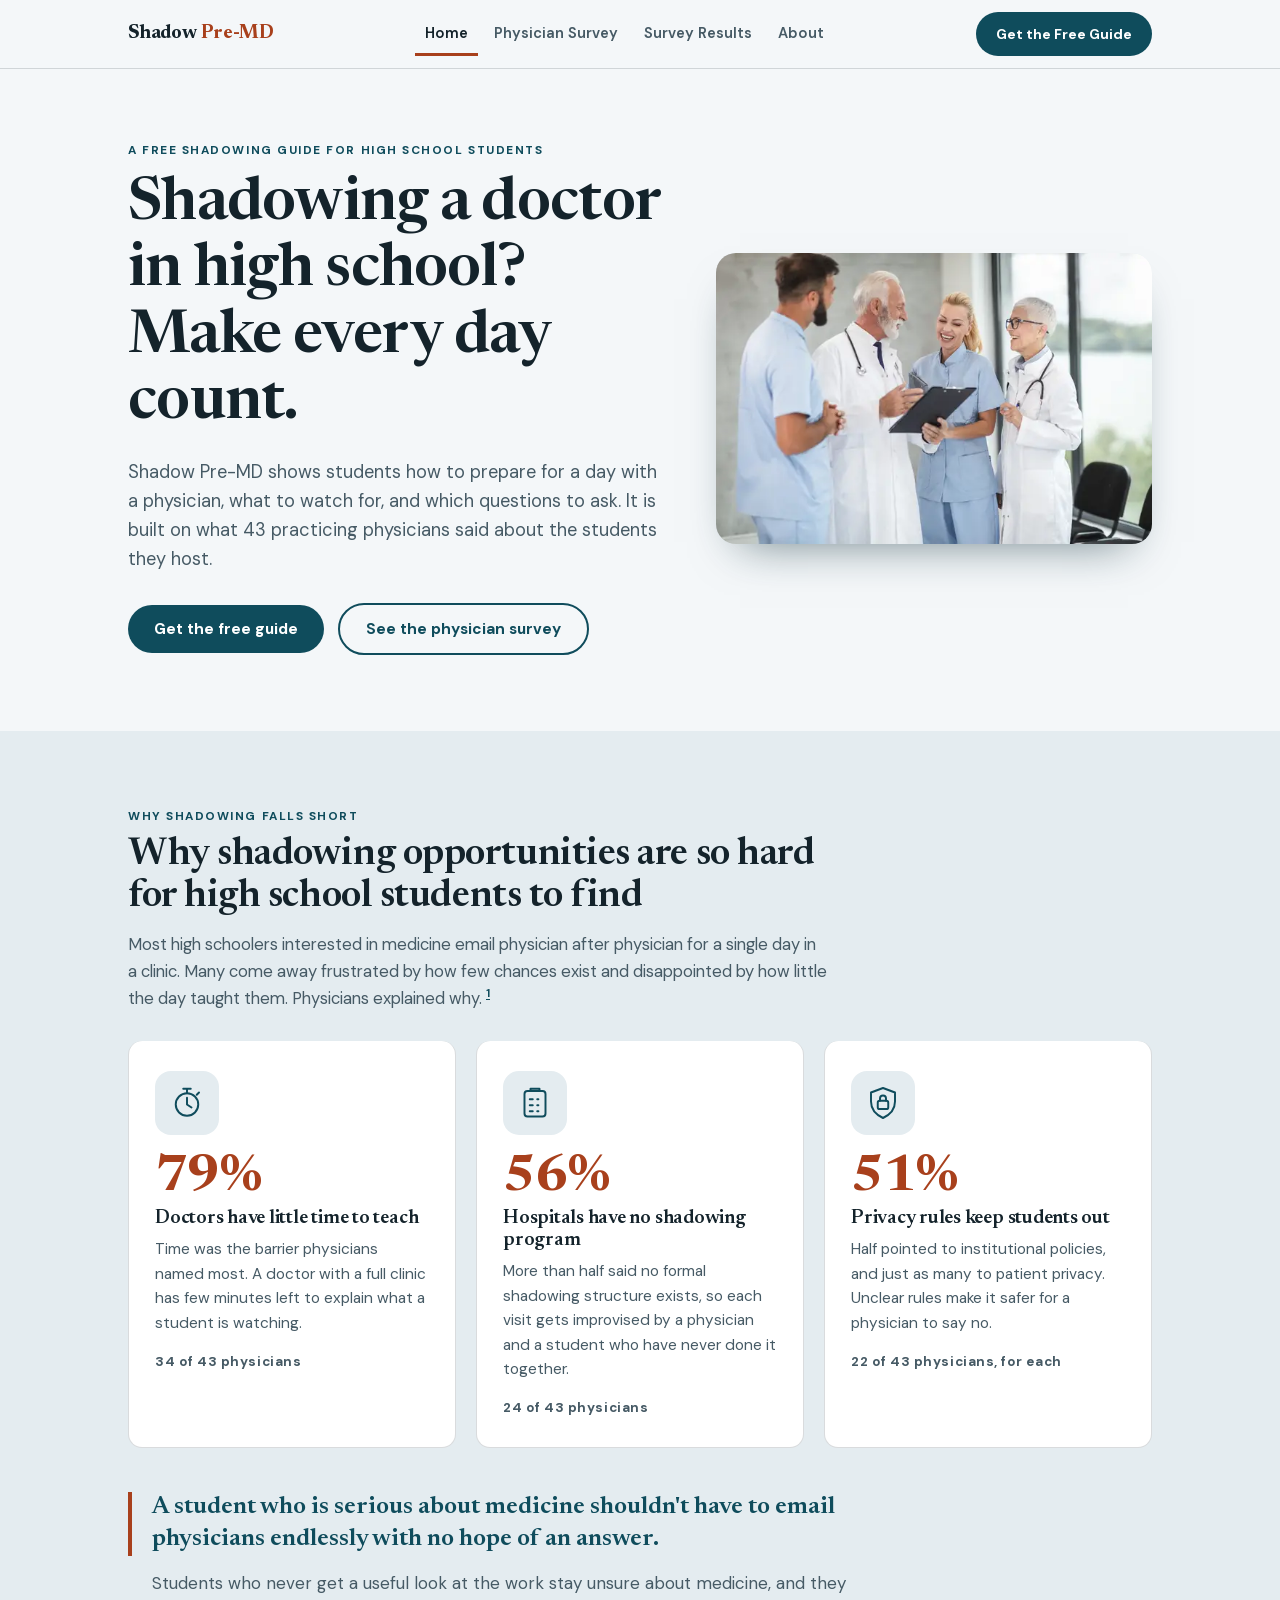
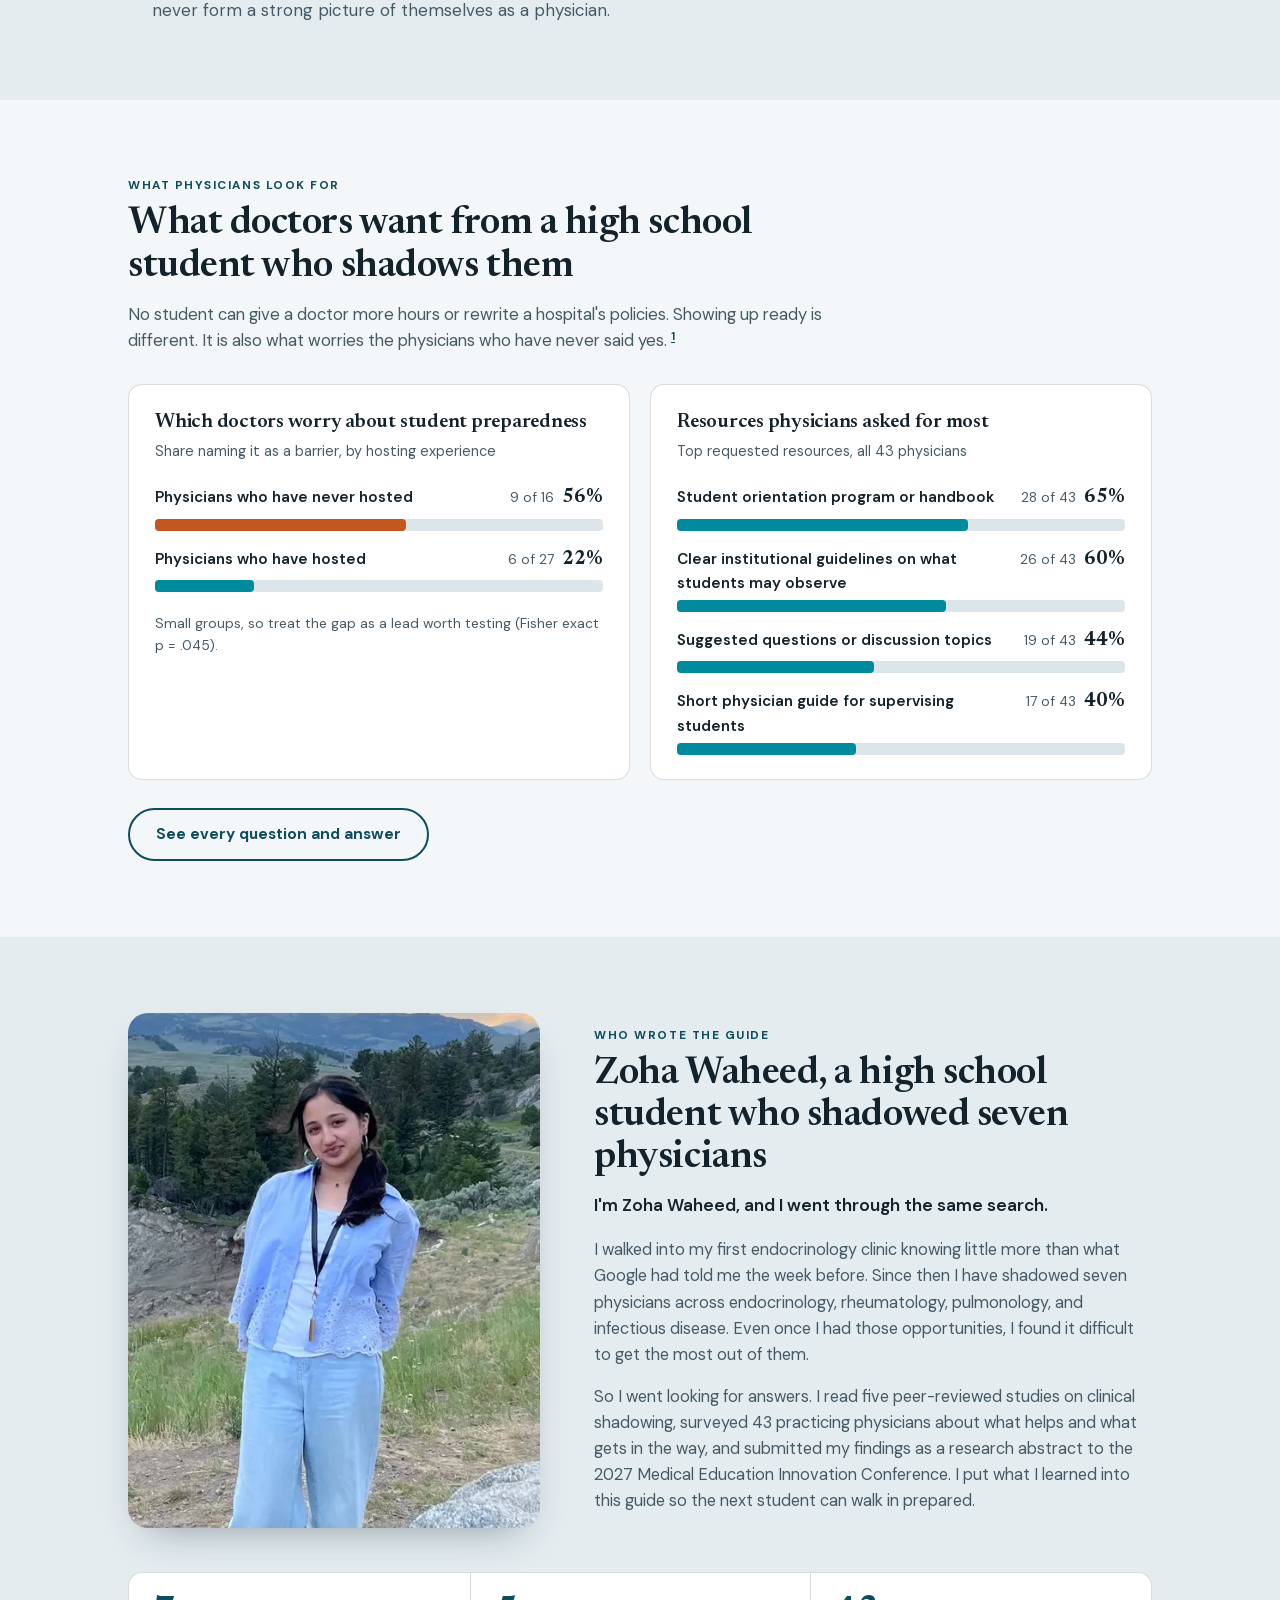
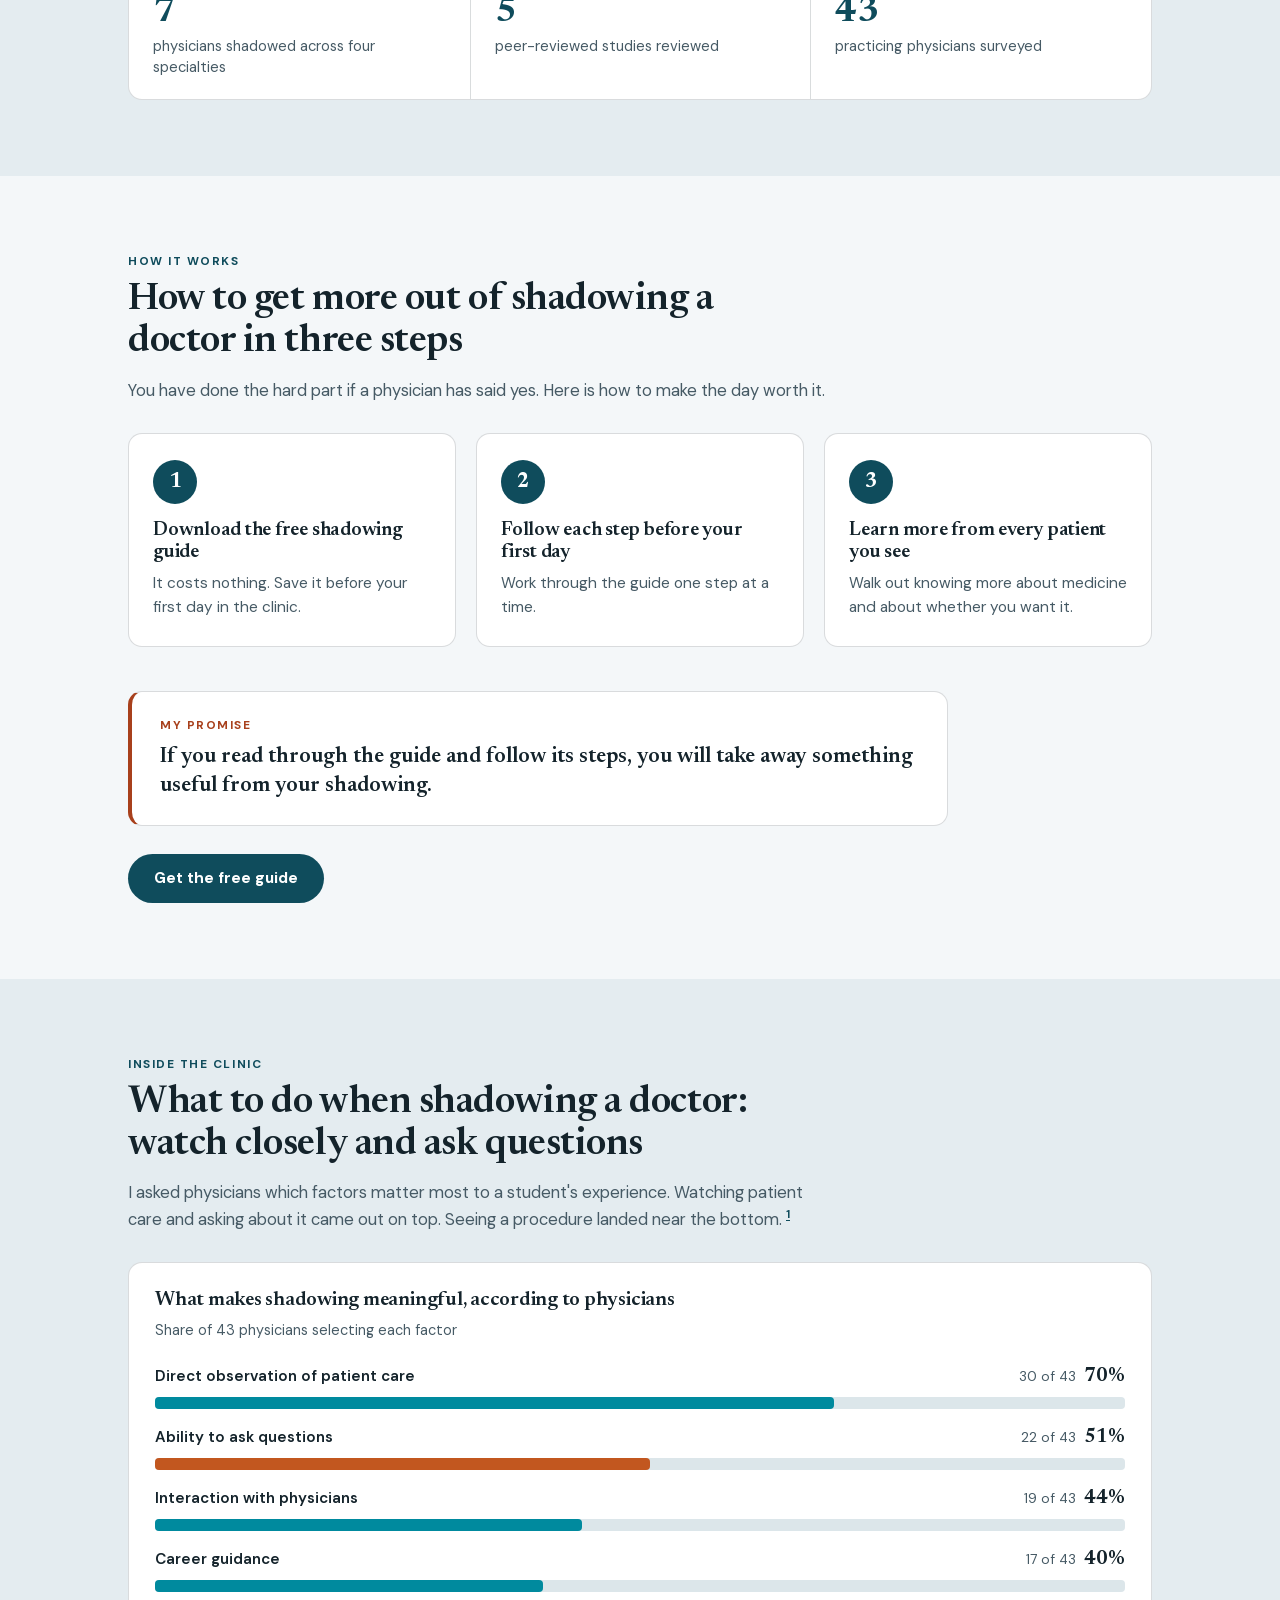
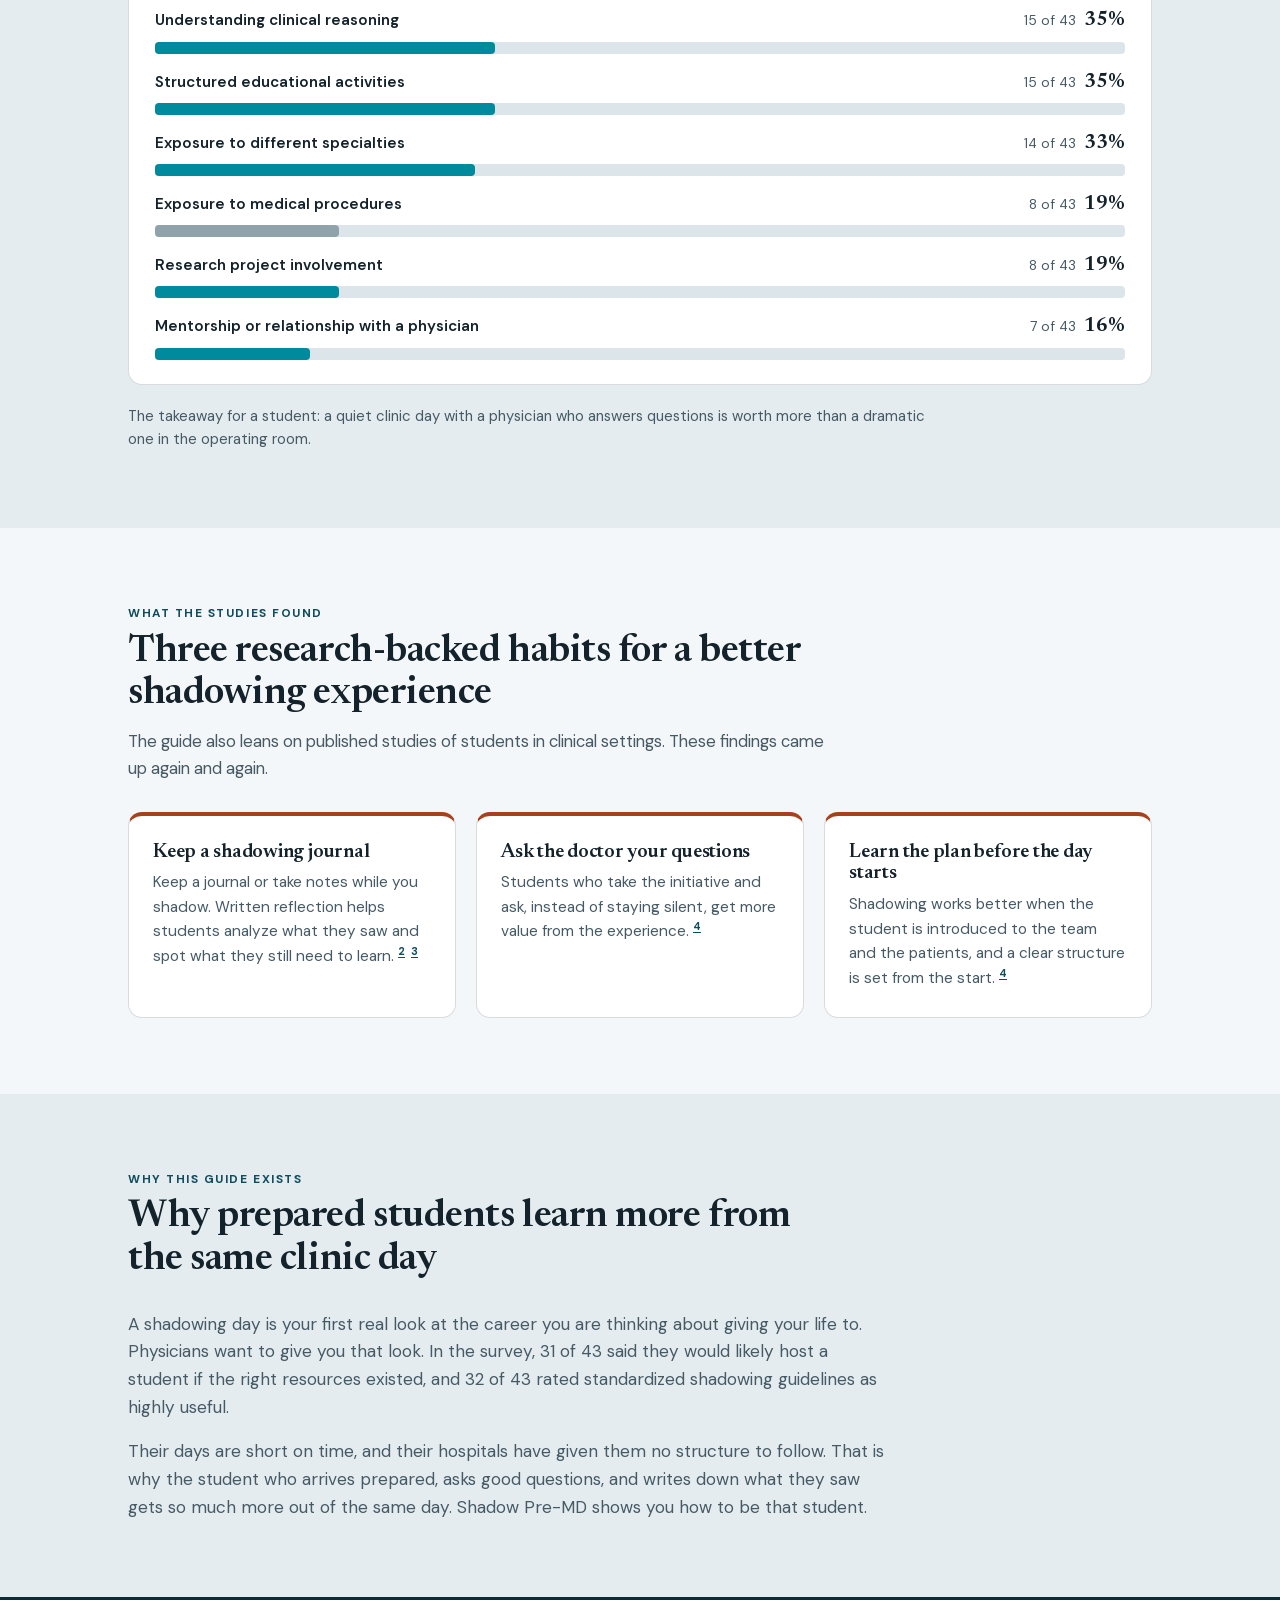
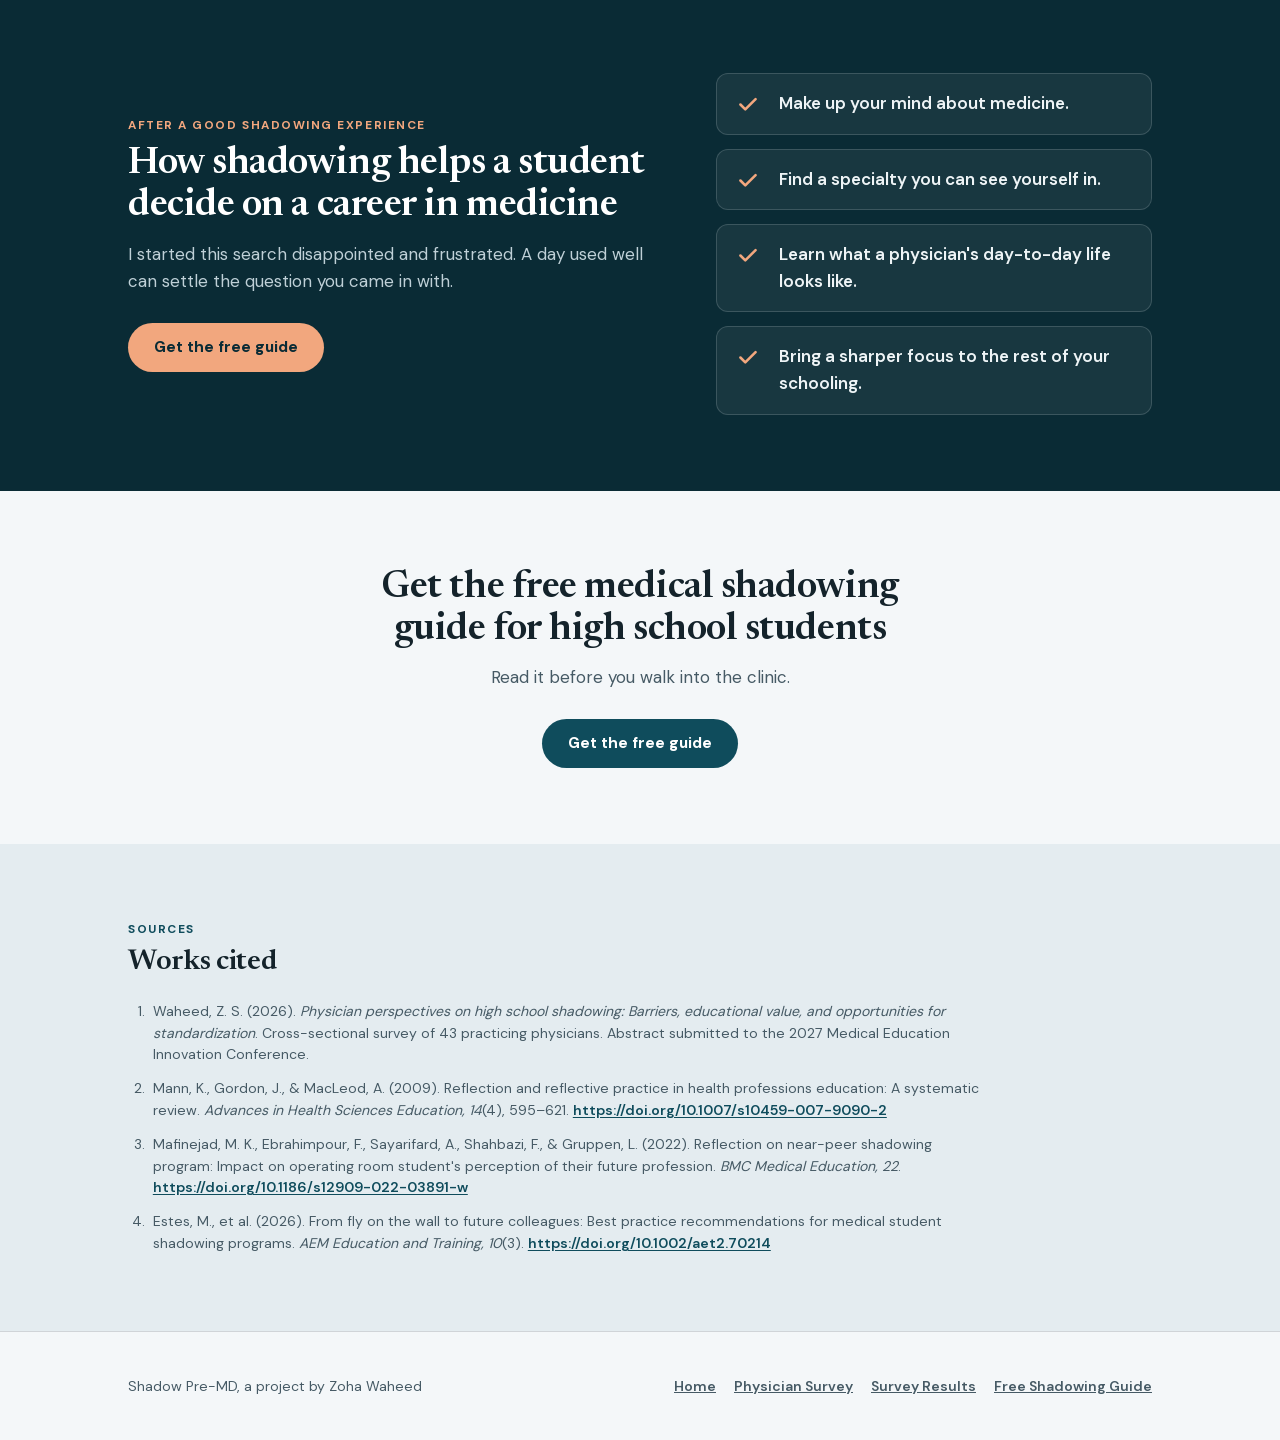
==== commit 44b86dda: "Put a photo of people in every hero Replaces the home page's data panel with a photo of physicians a" ====
--- a/index.html
+++ b/index.html
@@ -20,9 +20,10 @@
 <meta property="og:image:alt" content="Shadow Pre-MD: a free medical shadowing guide for high school students">
 <meta name="twitter:card" content="summary_large_image">
 <link rel="icon" href="favicon.svg" type="image/svg+xml">
+<link rel="preload" as="image" type="image/webp" href="images/hero-physicians-960.webp" imagesrcset="images/hero-physicians-600.webp 600w, images/hero-physicians-800.webp 800w, images/hero-physicians-960.webp 960w" imagesizes="(max-width: 860px) calc(100vw - 40px), 500px" fetchpriority="high">
 <link rel="preload" href="fonts/newsreader-normal.woff2" as="font" type="font/woff2" crossorigin>
 <link rel="preload" href="fonts/dm-sans-normal.woff2" as="font" type="font/woff2" crossorigin>
-<style>@font-face{font-family:'Newsreader';font-style:normal;font-weight:600 700;font-display:swap;src:url(fonts/newsreader-normal.woff2) format('woff2')}@font-face{font-family:'DM Sans';font-style:normal;font-weight:400 700;font-display:swap;src:url(fonts/dm-sans-normal.woff2) format('woff2')}:root{--bg:#F4F7F9;--bg-alt:#E4ECF0;--card:#FFFFFF;--ink:#14232B;--ink-soft:#465A65;--primary:#0F4C5C;--primary-dk:#0A2B35;--accent:#A8401C;--on-dark:#EEF4F6;--on-dark-soft:#BFD0D7;--accent-dark-bg:#F2A77E;--c1:#008A9E;--c2:#C2571F;--track:#DCE6EA;--line:rgba(20,35,43,0.16);--radius:14px;--wrap:1080px;--flow-tight:0.35em;--flow-block:44px;--flow-section:76px}*{box-sizing:border-box}html{scroll-behavior:smooth;scroll-padding-top:84px}@media (prefers-reduced-motion:reduce){html{scroll-behavior:auto}*{animation-duration:0.001ms !important;transition-duration:0.001ms !important}}body{margin:0;background:var(--bg);color:var(--ink);font-family:'DM Sans',ui-sans-serif,system-ui,-apple-system,'Segoe UI',sans-serif;font-size:17px;line-height:1.6;-webkit-font-smoothing:antialiased}h1,h2,h3{font-family:'Newsreader',Georgia,'Times New Roman',serif;font-weight:600;line-height:1.12;margin:0 0 var(--flow-tight);color:var(--ink);letter-spacing:-0.012em}p{margin:0 0 1em}p:last-child{margin-bottom:0}a{color:inherit}img{max-width:100%;height:auto}.wrap{max-width:var(--wrap);margin:0 auto;padding:0 28px}.sr-only{position:absolute;width:1px;height:1px;padding:0;margin:-1px;overflow:hidden;clip:rect(0,0,0,0);white-space:nowrap;border:0}.skip{position:absolute;left:-9999px;top:10px;background:var(--card);color:var(--ink);padding:12px 18px;border-radius:999px;z-index:100;text-decoration:none;font-weight:700;border:2px solid var(--primary)}.skip:focus{left:16px}.eyebrow{font-weight:700;font-size:0.74rem;letter-spacing:0.13em;text-transform:uppercase;color:var(--primary);display:block;margin:0 0 8px}a:focus-visible,button:focus-visible{outline:3px solid var(--accent);outline-offset:3px;border-radius:4px}.cite{font-size:0.68em;vertical-align:super;font-weight:700;color:var(--primary);text-decoration:underline;text-underline-offset:2px;margin-left:2px;padding:0 2px}.textlink{color:var(--primary);font-weight:700;text-underline-offset:3px}nav.site{position:sticky;top:0;z-index:20;background:rgba(244,247,249,0.95);backdrop-filter:blur(8px);border-bottom:1px solid var(--line)}nav.site .wrap{display:flex;align-items:center;justify-content:space-between;gap:8px 20px;padding-top:12px;padding-bottom:12px;flex-wrap:wrap}.wordmark{font-family:'Newsreader',Georgia,serif;font-weight:700;font-size:1.22rem;letter-spacing:-0.01em;color:var(--ink);text-decoration:none;white-space:nowrap}.wordmark span{color:var(--accent)}nav.site ul{list-style:none;display:flex;align-items:center;gap:6px;margin:0;padding:0;font-size:0.92rem;font-weight:600}nav.site ul a{text-decoration:none;color:var(--ink-soft);display:inline-flex;align-items:center;min-height:44px;padding:0 10px;white-space:nowrap}nav.site ul a:hover{color:var(--primary);text-decoration:underline}nav.site ul a[aria-current="page"]{color:var(--ink);box-shadow:inset 0 -3px 0 var(--accent)}nav.site a.nav-cta{display:inline-flex;align-items:center;min-height:44px;background:var(--primary);color:#FFFFFF;padding:0 20px;border-radius:999px;font-size:0.88rem;font-weight:700;text-decoration:none;white-space:nowrap}nav.site a.nav-cta:hover{background:var(--primary-dk)}.nav-right{display:flex;align-items:center;gap:10px}.btn{display:inline-flex;align-items:center;justify-content:center;min-height:48px;background:var(--primary);color:#FFFFFF;text-decoration:none;font-weight:700;font-size:0.96rem;padding:12px 26px;border-radius:999px;transition:background 0.15s ease}.btn:hover{background:var(--primary-dk)}.btn.ghost{background:transparent;color:var(--primary);border:2px solid var(--primary)}.btn.ghost:hover{background:var(--primary);color:#FFFFFF}.btn.light{background:var(--accent-dark-bg);color:var(--primary-dk)}.btn.light:hover{background:#F7BD9D}.btn-row{display:flex;gap:14px;flex-wrap:wrap;align-items:center;margin-top:28px}section{padding:var(--flow-section) 0}.band{background:var(--bg-alt)}.section-head{max-width:700px;margin-bottom:30px}.section-head h2,.about-text h2,.after h2,.closing h2{font-size:clamp(1.75rem,3.2vw,2.35rem)}.section-head p{color:var(--ink-soft);font-size:1.04rem}.hero{padding:72px 0 76px}.split{display:grid;grid-template-columns:1.1fr 0.9fr;gap:54px;align-items:center}.split.flip{grid-template-columns:0.85fr 1.15fr}.hero h1{font-size:clamp(2.4rem,5.4vw,3.7rem)}.hero .lede{font-size:1.14rem;color:var(--ink-soft);margin-top:6px;max-width:34em}.page-hero{padding:60px 0 56px}.page-hero h1{font-size:clamp(2.1rem,4.6vw,3.1rem);max-width:18em}.page-hero .lede{font-size:1.1rem;color:var(--ink-soft);max-width:40em;margin-top:6px}.hero-panel{background:var(--primary-dk);color:var(--on-dark);border-radius:20px;padding:32px 30px 30px;box-shadow:0 22px 44px -24px rgba(10,43,53,0.7)}.hero-panel .eyebrow{color:var(--accent-dark-bg);margin-bottom:18px}.hp-rows{list-style:none;margin:0;padding:0;display:grid;gap:22px}.hp-rows .top{display:flex;align-items:baseline;gap:14px;margin-bottom:8px}.hp-rows .n{font-family:'Newsreader',Georgia,serif;font-weight:700;font-size:2.3rem;line-height:1;color:#FFFFFF;min-width:4.6rem}.hp-rows .t{font-size:0.96rem;line-height:1.4;color:var(--on-dark)}.hp-rows .track{height:8px;border-radius:4px;background:rgba(238,244,246,0.16);overflow:hidden}.hp-rows .fill{display:block;height:100%;border-radius:0 4px 4px 0;background:var(--accent-dark-bg)}.hero-panel .src{margin:22px 0 0;font-size:0.84rem;color:var(--on-dark-soft)}.hero-panel .src a{color:var(--accent-dark-bg)}.cards{display:grid;grid-template-columns:repeat(3,1fr);gap:20px}.card{background:var(--card);border:1px solid var(--line);border-radius:var(--radius);padding:26px 24px;border-top:4px solid var(--accent)}.card h3{font-size:1.22rem}.card p{font-size:0.96rem;color:var(--ink-soft)}.card .num{font-family:'Newsreader',Georgia,serif;font-weight:700;font-size:clamp(2.1rem,3.6vw,2.7rem);line-height:1;letter-spacing:-0.02em;color:var(--primary);margin:0 0 8px}.problem{border-top:0;padding:30px 26px 28px;text-align:left}.problem .icon{width:64px;height:64px;border-radius:16px;background:var(--bg-alt);color:var(--primary);display:flex;align-items:center;justify-content:center;margin-bottom:18px}.problem .icon svg{width:36px;height:36px}.problem .num{font-size:clamp(2.6rem,4.4vw,3.2rem);color:var(--accent);margin-bottom:4px}.problem .of{font-size:0.84rem;font-weight:700;letter-spacing:0.04em;color:var(--ink-soft);margin:10px 0 0}.punch{font-family:'Newsreader',Georgia,serif;font-weight:600;font-size:clamp(1.25rem,2.3vw,1.55rem);line-height:1.3;color:var(--primary);max-width:760px;margin:var(--flow-block) 0 0;border-left:4px solid var(--accent);padding-left:20px}.punch + p{max-width:760px;color:var(--ink-soft);margin:14px 0 0;padding-left:24px}.strip{list-style:none;margin:var(--flow-block) 0 0;padding:0;display:grid;grid-template-columns:repeat(3,1fr);gap:0;background:var(--card);border:1px solid var(--line);border-radius:var(--radius)}.strip.four{grid-template-columns:repeat(4,1fr)}.strip li{padding:22px 24px;border-left:1px solid var(--line)}.strip li:first-child{border-left:0}.strip .n{display:block;font-family:'Newsreader',Georgia,serif;font-weight:700;font-size:2.2rem;line-height:1;color:var(--primary);margin-bottom:6px}.strip .t{font-size:0.92rem;color:var(--ink-soft);line-height:1.4;display:block}.charts{display:grid;grid-template-columns:1fr 1fr;gap:20px}.chart{background:var(--card);border:1px solid var(--line);border-radius:var(--radius);padding:26px 26px 24px;margin:0}.chart.stack{margin-top:20px}.chart h3{font-size:1.25rem}.chart .sub{font-size:0.9rem;color:var(--ink-soft);margin:0 0 20px}.chart .foot{font-size:0.86rem;color:var(--ink-soft);margin:20px 0 0}.qnum{display:inline-block;font-weight:700;font-size:0.74rem;letter-spacing:0.12em;text-transform:uppercase;color:var(--accent);margin:0 0 8px}.bars{list-style:none;margin:0;padding:0;display:grid;gap:14px}.bars .lab{display:flex;justify-content:space-between;align-items:baseline;gap:12px;font-size:0.95rem;font-weight:600;color:var(--ink);margin-bottom:5px}.bars .val{white-space:nowrap;font-weight:400;color:var(--ink-soft);font-size:0.86rem}.bars .val b{font-family:'Newsreader',Georgia,serif;font-size:1.18rem;font-weight:700;color:var(--ink);margin-left:8px}.bars .track{height:12px;background:var(--track);border-radius:4px;overflow:hidden}.bars .fill{display:block;height:100%;background:var(--c1);border-radius:0 4px 4px 0}.bars li.muted .fill{background:#8FA3AD}.bars li.hl .fill{background:var(--c2)}.legend{list-style:none;margin:0 0 18px;padding:0;display:flex;flex-wrap:wrap;gap:8px 22px;font-size:0.9rem;color:var(--ink-soft);font-weight:600}.legend li{display:inline-flex;align-items:center;gap:8px}.mk{display:inline-block;width:14px;height:14px;flex:none}.mk.host{background:var(--c1);border-radius:50%}.mk.never{background:var(--c2);transform:rotate(45deg);border-radius:2px;width:12px;height:12px}.dumb{list-style:none;margin:0;padding:0;display:grid;gap:18px}.dumb .lab{display:flex;justify-content:space-between;align-items:baseline;gap:12px;font-size:0.95rem;font-weight:600;margin-bottom:8px}.dumb .gap{white-space:nowrap;font-size:0.86rem;font-weight:400;color:var(--ink-soft)}.dumb .gap b{font-family:'Newsreader',Georgia,serif;font-size:1.1rem;color:var(--ink);margin-left:6px}.dumb .rail{position:relative;height:22px;margin:0 9px}.dumb .rail:before{content:"";position:absolute;left:-9px;right:-9px;top:9px;height:4px;border-radius:2px;background:var(--track)}.dumb .link{position:absolute;top:9px;height:4px;background:#9FB2BB}.dumb .pt{position:absolute;top:2px;width:18px;height:18px;margin-left:-9px;border:2px solid #FFFFFF}.dumb .pt.host{background:var(--c1);border-radius:50%}.dumb .pt.never{background:var(--c2);transform:rotate(45deg) scale(0.86);border-radius:3px}.dumb .nums{display:flex;gap:18px;font-size:0.84rem;color:var(--ink-soft);margin-top:6px}.axis{display:flex;justify-content:space-between;font-size:0.76rem;color:var(--ink-soft);margin:14px 0 0}.cols{display:grid;grid-template-columns:repeat(5,1fr);gap:10px;align-items:end;height:190px;margin:0;padding:0;list-style:none;border-bottom:2px solid var(--track)}.cols li{display:flex;flex-direction:column;justify-content:flex-end;align-items:center;height:100%}.cols .c{font-family:'Newsreader',Georgia,serif;font-weight:700;font-size:1.1rem;margin-bottom:4px}.cols .b{width:100%;max-width:64px;background:var(--c1);border-radius:4px 4px 0 0;min-height:2px}.cols li.lo .b{background:#8FA3AD}.cols-x{display:grid;grid-template-columns:repeat(5,1fr);gap:10px;margin:8px 0 0;padding:0;list-style:none;text-align:center;font-size:0.84rem;color:var(--ink-soft);font-weight:600}.cols-ends{display:flex;justify-content:space-between;font-size:0.78rem;color:var(--ink-soft);margin-top:2px}.mean{font-size:0.95rem;color:var(--ink-soft);margin:0 0 18px}.mean b{font-family:'Newsreader',Georgia,serif;font-size:1.7rem;color:var(--ink);margin-right:6px}.waffle{display:grid;grid-template-columns:repeat(11,1fr);gap:7px;max-width:420px;margin:0;padding:0;list-style:none}.waffle span{aspect-ratio:1/1;border-radius:50%;background:var(--c1)}.waffle span.never{background:var(--c2);border-radius:3px;transform:rotate(45deg) scale(0.8)}.pairs{list-style:none;margin:0;padding:0;display:grid;gap:14px}.pairs li{display:grid;grid-template-columns:1fr 44px 1fr;align-items:center;gap:10px;background:var(--card);border:1px solid var(--line);border-radius:var(--radius);padding:18px 20px}.pairs .side .k{display:block;font-size:0.72rem;font-weight:700;letter-spacing:0.12em;text-transform:uppercase;color:var(--ink-soft);margin-bottom:4px}.pairs .side .v{display:flex;align-items:baseline;gap:10px;font-weight:600;line-height:1.3}.pairs .side .v b{font-family:'Newsreader',Georgia,serif;font-size:1.7rem;line-height:1;color:var(--accent)}.pairs .side.res .v b{color:var(--primary)}.pairs .arrow{color:#7F949E;display:flex;justify-content:center}.pairs .arrow svg{width:30px;height:30px}.tablewrap{overflow-x:auto;margin-top:22px}table.data{border-collapse:collapse;width:100%;font-size:0.9rem;min-width:520px}table.data th,table.data td{text-align:right;padding:9px 10px;border-bottom:1px solid var(--line)}table.data th:first-child,table.data td:first-child{text-align:left}table.data thead th{font-size:0.74rem;letter-spacing:0.08em;text-transform:uppercase;color:var(--ink-soft)}table.data tr.sig td{background:#FBF1EC;font-weight:600}.note{margin-top:20px;font-size:0.93rem;color:var(--ink-soft);max-width:820px}.finding{margin-top:var(--flow-block)}.finding:first-of-type{margin-top:0}.finding>h3{font-size:clamp(1.35rem,2.4vw,1.65rem);max-width:26em}.finding>p{color:var(--ink-soft);max-width:46em;margin-bottom:20px}.limits{list-style:none;margin:0;padding:0;display:grid;grid-template-columns:1fr 1fr;gap:16px}.limits li{background:var(--card);border:1px solid var(--line);border-radius:var(--radius);padding:20px 22px}.limits h3{font-size:1.1rem}.limits p{font-size:0.93rem;color:var(--ink-soft)}.qlist{margin:0;padding-left:1.3rem;display:grid;gap:8px;max-width:46em;color:var(--ink-soft)}.qlist li{padding-left:4px}.about-photo{border-radius:20px;overflow:hidden;aspect-ratio:4/5;box-shadow:0 18px 40px -20px rgba(20,35,43,0.45);background:var(--bg-alt)}.about-photo img{width:100%;height:100%;object-fit:cover;object-position:center 20%;display:block}.about-text p{color:var(--ink-soft);font-size:1.02rem}.about-text p.name-line{color:var(--ink);font-weight:600;font-size:1.08rem}.steps{list-style:none;margin:0;padding:0;display:grid;grid-template-columns:repeat(3,1fr);gap:20px;counter-reset:step}.steps li{background:var(--card);border:1px solid var(--line);border-radius:var(--radius);padding:26px 24px;counter-increment:step}.steps li:before{content:counter(step);display:flex;align-items:center;justify-content:center;width:44px;height:44px;border-radius:50%;background:var(--primary);color:#FFFFFF;font-family:'Newsreader',Georgia,serif;font-weight:700;font-size:1.3rem;margin-bottom:16px}.steps h3{font-size:1.22rem}.steps p{font-size:0.96rem;color:var(--ink-soft)}.promise{margin-top:var(--flow-block);background:var(--card);border:1px solid var(--line);border-left:4px solid var(--accent);border-radius:var(--radius);padding:24px 28px;max-width:820px}.promise .eyebrow{color:var(--accent)}.promise p{font-family:'Newsreader',Georgia,serif;font-weight:600;font-size:clamp(1.15rem,2vw,1.35rem);line-height:1.35;color:var(--ink)}.explain{max-width:760px}.explain p{font-size:1.08rem;color:var(--ink-soft)}.after{background:var(--primary-dk);color:var(--on-dark)}.after h2{color:#FFFFFF}.after p{color:var(--on-dark-soft)}.after .eyebrow{color:var(--accent-dark-bg)}.outcomes{list-style:none;margin:0;padding:0;display:grid;gap:14px}.outcomes li{display:grid;grid-template-columns:30px 1fr;gap:14px;align-items:start;background:rgba(255,255,255,0.06);border:1px solid rgba(238,244,246,0.16);border-radius:12px;padding:16px 18px;font-weight:600;color:var(--on-dark)}.outcomes svg{width:26px;height:26px;margin-top:1px}.closing{text-align:center}.closing .wrap{max-width:640px}.closing p{color:var(--ink-soft)}.closing .btn-row{justify-content:center}.refs ol{max-width:860px;margin:0;padding-left:1.3rem;display:grid;gap:12px;font-size:0.88rem;color:var(--ink-soft);line-height:1.55}.refs li{padding-left:4px}.refs h2{font-size:clamp(1.4rem,2.6vw,1.8rem)}.refs a.src{color:var(--primary);font-weight:600;text-underline-offset:2px;word-break:break-word}footer{border-top:1px solid var(--line);padding:32px 0;font-size:0.88rem;color:var(--ink-soft)}footer .wrap{display:flex;justify-content:space-between;align-items:center;flex-wrap:wrap;gap:10px 24px}footer ul{list-style:none;display:flex;flex-wrap:wrap;gap:4px 18px;margin:0;padding:0;font-weight:600}footer ul a{display:inline-flex;align-items:center;min-height:44px}@media (max-width:860px){.split,.split.flip{grid-template-columns:1fr;gap:36px}.about-photo{max-width:400px;margin:0 auto;width:100%}.cards,.steps,.charts,.limits{grid-template-columns:1fr}.strip.four{grid-template-columns:1fr 1fr}.strip.four li:nth-child(3){border-left:0}.strip.four li:nth-child(n+3){border-top:1px solid var(--line)}}@media (max-width:900px){nav.site ul{order:3;width:100%;justify-content:space-between;gap:0;border-top:1px solid var(--line);margin-top:2px}nav.site ul a{padding:0 4px;font-size:0.86rem}html{scroll-padding-top:130px}}@media (min-width:560px) and (max-width:900px){nav.site ul{justify-content:flex-start;gap:18px}}@media (max-width:620px){:root{--flow-section:54px;--flow-block:34px}.wrap{padding:0 20px}.hero{padding:40px 0 54px}.page-hero{padding:40px 0 44px}.hero-panel{padding:28px 22px 26px}.btn-row .btn{width:100%}.strip,.strip.four{grid-template-columns:1fr}.strip li,.strip.four li:nth-child(n){border-left:0;border-top:1px solid var(--line)}.strip li:first-child,.strip.four li:first-child{border-top:0}.chart{padding:22px 18px 20px}.pairs li{grid-template-columns:1fr;gap:6px}.pairs .arrow svg{transform:rotate(90deg)}.pairs .arrow{justify-content:flex-start}.cols{height:160px;gap:6px}.cols-x{gap:6px}}.hero .eyebrow,.page-hero .eyebrow{margin-bottom:12px}:root{--gold:#D9A441}.sec-head{display:grid;grid-template-columns:auto 1fr;gap:18px;align-items:baseline;padding-bottom:18px;border-bottom:1px solid var(--line)}.sec-num{font-weight:700;font-size:0.95rem;letter-spacing:0.06em;color:var(--accent)}.sec-head h2{font-size:clamp(1.9rem,3.8vw,2.7rem);margin-bottom:0.18em}.kicker{font-size:0.78rem;font-weight:700;letter-spacing:0.12em;text-transform:uppercase;color:var(--ink-soft);margin:0}.lead{font-size:1.1rem;color:var(--ink);max-width:46em;margin:22px 0 0}.stats{list-style:none;margin:28px 0 0;padding:0;display:grid;grid-template-columns:repeat(3,1fr);gap:20px}.stats li{background:var(--card);border:1px solid var(--line);border-radius:var(--radius);padding:24px 24px 22px;border-bottom:6px solid var(--c2)}.stats li.teal{border-bottom-color:var(--c1)}.stats li.gold{border-bottom-color:var(--gold)}.stats .n{display:block;font-family:'Newsreader',Georgia,serif;font-weight:700;font-size:clamp(2.2rem,4vw,2.9rem);line-height:1;letter-spacing:-0.02em;color:var(--primary);margin-bottom:10px}.stats .t{display:block;font-size:0.95rem;font-weight:600;color:var(--ink-soft);line-height:1.45}.stats + .charts,.stats + .chart{margin-top:20px}.charts.duo{grid-template-columns:0.8fr 1.2fr}.donut{position:relative;width:min(240px,78%);margin:4px auto 18px}.donut svg{display:block;width:100%;height:auto}.donut .mid{position:absolute;inset:0;display:flex;flex-direction:column;align-items:center;justify-content:center;text-align:center;padding:0 26%}.donut .mid .n{font-family:'Newsreader',Georgia,serif;font-weight:700;font-size:2.1rem;line-height:1;color:var(--ink)}.donut .mid .t{font-size:0.78rem;color:var(--ink-soft);line-height:1.25;margin-top:4px}.legend.center{justify-content:center;margin:0}.legend .sw{display:inline-block;width:22px;height:6px;border-radius:3px;flex:none}.band-quote{position:relative;margin:28px 0 0;padding:34px 36px 32px 72px;background:var(--primary-dk);color:#FFFFFF;border-radius:18px}.band-quote:before{content:"\201C";position:absolute;left:28px;top:14px;font-family:'Newsreader',Georgia,serif;font-size:4.2rem;line-height:1;color:var(--accent-dark-bg)}.band-quote p{font-family:'Newsreader',Georgia,serif;font-style:italic;font-weight:600;font-size:clamp(1.2rem,2.2vw,1.5rem);line-height:1.38;margin:0;max-width:40em}.band-quote cite{display:block;margin-top:12px;font-style:normal;font-size:0.8rem;font-weight:700;letter-spacing:0.12em;text-transform:uppercase;color:var(--accent-dark-bg)}.sub-h{font-size:1.3rem;margin:var(--flow-block) 0 16px}.glance h2{font-size:clamp(1.75rem,3.2vw,2.35rem);max-width:22em}.glance-grid{list-style:none;margin:28px 0 0;padding:0;display:grid;grid-template-columns:1fr 1fr;gap:18px}.glance-grid li{background:rgba(255,255,255,0.07);border:1px solid rgba(238,244,246,0.16);border-radius:var(--radius);padding:24px 26px}.glance-grid .n{display:block;font-family:'Newsreader',Georgia,serif;font-weight:700;font-size:2.5rem;line-height:1;color:var(--accent-dark-bg);margin-bottom:8px}.glance-grid .t{display:block;font-weight:600;color:var(--on-dark);font-size:0.98rem}.btn.ghost.on-dark{color:var(--on-dark);border-color:var(--on-dark-soft)}.btn.ghost.on-dark:hover{background:var(--on-dark);color:var(--primary-dk)}@media (max-width:860px){.charts.duo{grid-template-columns:1fr}}@media (max-width:700px){.stats{grid-template-columns:1fr}}@media (max-width:620px){.sec-head{grid-template-columns:1fr;gap:4px}.band-quote{padding:58px 24px 26px}.band-quote:before{left:22px;top:10px}.glance-grid{grid-template-columns:1fr}}</style>
+<style>@font-face{font-family:'Newsreader';font-style:normal;font-weight:600 700;font-display:swap;src:url(fonts/newsreader-normal.woff2) format('woff2')}@font-face{font-family:'DM Sans';font-style:normal;font-weight:400 700;font-display:swap;src:url(fonts/dm-sans-normal.woff2) format('woff2')}:root{--bg:#F4F7F9;--bg-alt:#E4ECF0;--card:#FFFFFF;--ink:#14232B;--ink-soft:#465A65;--primary:#0F4C5C;--primary-dk:#0A2B35;--accent:#A8401C;--on-dark:#EEF4F6;--on-dark-soft:#BFD0D7;--accent-dark-bg:#F2A77E;--c1:#008A9E;--c2:#C2571F;--track:#DCE6EA;--line:rgba(20,35,43,0.16);--radius:14px;--wrap:1080px;--flow-tight:0.35em;--flow-block:44px;--flow-section:76px}*{box-sizing:border-box}html{scroll-behavior:smooth;scroll-padding-top:84px}@media (prefers-reduced-motion:reduce){html{scroll-behavior:auto}*{animation-duration:0.001ms !important;transition-duration:0.001ms !important}}body{margin:0;background:var(--bg);color:var(--ink);font-family:'DM Sans',ui-sans-serif,system-ui,-apple-system,'Segoe UI',sans-serif;font-size:17px;line-height:1.6;-webkit-font-smoothing:antialiased}h1,h2,h3{font-family:'Newsreader',Georgia,'Times New Roman',serif;font-weight:600;line-height:1.12;margin:0 0 var(--flow-tight);color:var(--ink);letter-spacing:-0.012em}p{margin:0 0 1em}p:last-child{margin-bottom:0}a{color:inherit}img{max-width:100%;height:auto}.wrap{max-width:var(--wrap);margin:0 auto;padding:0 28px}.sr-only{position:absolute;width:1px;height:1px;padding:0;margin:-1px;overflow:hidden;clip:rect(0,0,0,0);white-space:nowrap;border:0}.skip{position:absolute;left:-9999px;top:10px;background:var(--card);color:var(--ink);padding:12px 18px;border-radius:999px;z-index:100;text-decoration:none;font-weight:700;border:2px solid var(--primary)}.skip:focus{left:16px}.eyebrow{font-weight:700;font-size:0.74rem;letter-spacing:0.13em;text-transform:uppercase;color:var(--primary);display:block;margin:0 0 8px}a:focus-visible,button:focus-visible{outline:3px solid var(--accent);outline-offset:3px;border-radius:4px}.cite{font-size:0.68em;vertical-align:super;font-weight:700;color:var(--primary);text-decoration:underline;text-underline-offset:2px;margin-left:2px;padding:0 2px}.textlink{color:var(--primary);font-weight:700;text-underline-offset:3px}nav.site{position:sticky;top:0;z-index:20;background:rgba(244,247,249,0.95);backdrop-filter:blur(8px);border-bottom:1px solid var(--line)}nav.site .wrap{display:flex;align-items:center;justify-content:space-between;gap:8px 20px;padding-top:12px;padding-bottom:12px;flex-wrap:wrap}.wordmark{font-family:'Newsreader',Georgia,serif;font-weight:700;font-size:1.22rem;letter-spacing:-0.01em;color:var(--ink);text-decoration:none;white-space:nowrap}.wordmark span{color:var(--accent)}nav.site ul{list-style:none;display:flex;align-items:center;gap:6px;margin:0;padding:0;font-size:0.92rem;font-weight:600}nav.site ul a{text-decoration:none;color:var(--ink-soft);display:inline-flex;align-items:center;min-height:44px;padding:0 10px;white-space:nowrap}nav.site ul a:hover{color:var(--primary);text-decoration:underline}nav.site ul a[aria-current="page"]{color:var(--ink);box-shadow:inset 0 -3px 0 var(--accent)}nav.site a.nav-cta{display:inline-flex;align-items:center;min-height:44px;background:var(--primary);color:#FFFFFF;padding:0 20px;border-radius:999px;font-size:0.88rem;font-weight:700;text-decoration:none;white-space:nowrap}nav.site a.nav-cta:hover{background:var(--primary-dk)}.nav-right{display:flex;align-items:center;gap:10px}.btn{display:inline-flex;align-items:center;justify-content:center;min-height:48px;background:var(--primary);color:#FFFFFF;text-decoration:none;font-weight:700;font-size:0.96rem;padding:12px 26px;border-radius:999px;transition:background 0.15s ease}.btn:hover{background:var(--primary-dk)}.btn.ghost{background:transparent;color:var(--primary);border:2px solid var(--primary)}.btn.ghost:hover{background:var(--primary);color:#FFFFFF}.btn.light{background:var(--accent-dark-bg);color:var(--primary-dk)}.btn.light:hover{background:#F7BD9D}.btn-row{display:flex;gap:14px;flex-wrap:wrap;align-items:center;margin-top:28px}section{padding:var(--flow-section) 0}.band{background:var(--bg-alt)}.section-head{max-width:700px;margin-bottom:30px}.section-head h2,.about-text h2,.after h2,.closing h2{font-size:clamp(1.75rem,3.2vw,2.35rem)}.section-head p{color:var(--ink-soft);font-size:1.04rem}.hero{padding:72px 0 76px}.split{display:grid;grid-template-columns:1.1fr 0.9fr;gap:54px;align-items:center}.split.flip{grid-template-columns:0.85fr 1.15fr}.hero h1{font-size:clamp(2.4rem,5.4vw,3.7rem)}.hero .lede{font-size:1.14rem;color:var(--ink-soft);margin-top:6px;max-width:34em}.page-hero{padding:60px 0 56px}.page-hero h1{font-size:clamp(2.1rem,4.6vw,3.1rem);max-width:18em}.page-hero .lede{font-size:1.1rem;color:var(--ink-soft);max-width:40em;margin-top:6px}.hero-panel{background:var(--primary-dk);color:var(--on-dark);border-radius:20px;padding:32px 30px 30px;box-shadow:0 22px 44px -24px rgba(10,43,53,0.7)}.hero-panel .eyebrow{color:var(--accent-dark-bg);margin-bottom:18px}.hp-rows{list-style:none;margin:0;padding:0;display:grid;gap:22px}.hp-rows .top{display:flex;align-items:baseline;gap:14px;margin-bottom:8px}.hp-rows .n{font-family:'Newsreader',Georgia,serif;font-weight:700;font-size:2.3rem;line-height:1;color:#FFFFFF;min-width:4.6rem}.hp-rows .t{font-size:0.96rem;line-height:1.4;color:var(--on-dark)}.hp-rows .track{height:8px;border-radius:4px;background:rgba(238,244,246,0.16);overflow:hidden}.hp-rows .fill{display:block;height:100%;border-radius:0 4px 4px 0;background:var(--accent-dark-bg)}.hero-panel .src{margin:22px 0 0;font-size:0.84rem;color:var(--on-dark-soft)}.hero-panel .src a{color:var(--accent-dark-bg)}.cards{display:grid;grid-template-columns:repeat(3,1fr);gap:20px}.card{background:var(--card);border:1px solid var(--line);border-radius:var(--radius);padding:26px 24px;border-top:4px solid var(--accent)}.card h3{font-size:1.22rem}.card p{font-size:0.96rem;color:var(--ink-soft)}.card .num{font-family:'Newsreader',Georgia,serif;font-weight:700;font-size:clamp(2.1rem,3.6vw,2.7rem);line-height:1;letter-spacing:-0.02em;color:var(--primary);margin:0 0 8px}.problem{border-top:0;padding:30px 26px 28px;text-align:left}.problem .icon{width:64px;height:64px;border-radius:16px;background:var(--bg-alt);color:var(--primary);display:flex;align-items:center;justify-content:center;margin-bottom:18px}.problem .icon svg{width:36px;height:36px}.problem .num{font-size:clamp(2.6rem,4.4vw,3.2rem);color:var(--accent);margin-bottom:4px}.problem .of{font-size:0.84rem;font-weight:700;letter-spacing:0.04em;color:var(--ink-soft);margin:10px 0 0}.punch{font-family:'Newsreader',Georgia,serif;font-weight:600;font-size:clamp(1.25rem,2.3vw,1.55rem);line-height:1.3;color:var(--primary);max-width:760px;margin:var(--flow-block) 0 0;border-left:4px solid var(--accent);padding-left:20px}.punch + p{max-width:760px;color:var(--ink-soft);margin:14px 0 0;padding-left:24px}.strip{list-style:none;margin:var(--flow-block) 0 0;padding:0;display:grid;grid-template-columns:repeat(3,1fr);gap:0;background:var(--card);border:1px solid var(--line);border-radius:var(--radius)}.strip.four{grid-template-columns:repeat(4,1fr)}.strip li{padding:22px 24px;border-left:1px solid var(--line)}.strip li:first-child{border-left:0}.strip .n{display:block;font-family:'Newsreader',Georgia,serif;font-weight:700;font-size:2.2rem;line-height:1;color:var(--primary);margin-bottom:6px}.strip .t{font-size:0.92rem;color:var(--ink-soft);line-height:1.4;display:block}.charts{display:grid;grid-template-columns:1fr 1fr;gap:20px}.chart{background:var(--card);border:1px solid var(--line);border-radius:var(--radius);padding:26px 26px 24px;margin:0}.chart.stack{margin-top:20px}.chart h3{font-size:1.25rem}.chart .sub{font-size:0.9rem;color:var(--ink-soft);margin:0 0 20px}.chart .foot{font-size:0.86rem;color:var(--ink-soft);margin:20px 0 0}.qnum{display:inline-block;font-weight:700;font-size:0.74rem;letter-spacing:0.12em;text-transform:uppercase;color:var(--accent);margin:0 0 8px}.bars{list-style:none;margin:0;padding:0;display:grid;gap:14px}.bars .lab{display:flex;justify-content:space-between;align-items:baseline;gap:12px;font-size:0.95rem;font-weight:600;color:var(--ink);margin-bottom:5px}.bars .val{white-space:nowrap;font-weight:400;color:var(--ink-soft);font-size:0.86rem}.bars .val b{font-family:'Newsreader',Georgia,serif;font-size:1.18rem;font-weight:700;color:var(--ink);margin-left:8px}.bars .track{height:12px;background:var(--track);border-radius:4px;overflow:hidden}.bars .fill{display:block;height:100%;background:var(--c1);border-radius:0 4px 4px 0}.bars li.muted .fill{background:#8FA3AD}.bars li.hl .fill{background:var(--c2)}.legend{list-style:none;margin:0 0 18px;padding:0;display:flex;flex-wrap:wrap;gap:8px 22px;font-size:0.9rem;color:var(--ink-soft);font-weight:600}.legend li{display:inline-flex;align-items:center;gap:8px}.mk{display:inline-block;width:14px;height:14px;flex:none}.mk.host{background:var(--c1);border-radius:50%}.mk.never{background:var(--c2);transform:rotate(45deg);border-radius:2px;width:12px;height:12px}.dumb{list-style:none;margin:0;padding:0;display:grid;gap:18px}.dumb .lab{display:flex;justify-content:space-between;align-items:baseline;gap:12px;font-size:0.95rem;font-weight:600;margin-bottom:8px}.dumb .gap{white-space:nowrap;font-size:0.86rem;font-weight:400;color:var(--ink-soft)}.dumb .gap b{font-family:'Newsreader',Georgia,serif;font-size:1.1rem;color:var(--ink);margin-left:6px}.dumb .rail{position:relative;height:22px;margin:0 9px}.dumb .rail:before{content:"";position:absolute;left:-9px;right:-9px;top:9px;height:4px;border-radius:2px;background:var(--track)}.dumb .link{position:absolute;top:9px;height:4px;background:#9FB2BB}.dumb .pt{position:absolute;top:2px;width:18px;height:18px;margin-left:-9px;border:2px solid #FFFFFF}.dumb .pt.host{background:var(--c1);border-radius:50%}.dumb .pt.never{background:var(--c2);transform:rotate(45deg) scale(0.86);border-radius:3px}.dumb .nums{display:flex;gap:18px;font-size:0.84rem;color:var(--ink-soft);margin-top:6px}.axis{display:flex;justify-content:space-between;font-size:0.76rem;color:var(--ink-soft);margin:14px 0 0}.cols{display:grid;grid-template-columns:repeat(5,1fr);gap:10px;align-items:end;height:190px;margin:0;padding:0;list-style:none;border-bottom:2px solid var(--track)}.cols li{display:flex;flex-direction:column;justify-content:flex-end;align-items:center;height:100%}.cols .c{font-family:'Newsreader',Georgia,serif;font-weight:700;font-size:1.1rem;margin-bottom:4px}.cols .b{width:100%;max-width:64px;background:var(--c1);border-radius:4px 4px 0 0;min-height:2px}.cols li.lo .b{background:#8FA3AD}.cols-x{display:grid;grid-template-columns:repeat(5,1fr);gap:10px;margin:8px 0 0;padding:0;list-style:none;text-align:center;font-size:0.84rem;color:var(--ink-soft);font-weight:600}.cols-ends{display:flex;justify-content:space-between;font-size:0.78rem;color:var(--ink-soft);margin-top:2px}.mean{font-size:0.95rem;color:var(--ink-soft);margin:0 0 18px}.mean b{font-family:'Newsreader',Georgia,serif;font-size:1.7rem;color:var(--ink);margin-right:6px}.waffle{display:grid;grid-template-columns:repeat(11,1fr);gap:7px;max-width:420px;margin:0;padding:0;list-style:none}.waffle span{aspect-ratio:1/1;border-radius:50%;background:var(--c1)}.waffle span.never{background:var(--c2);border-radius:3px;transform:rotate(45deg) scale(0.8)}.pairs{list-style:none;margin:0;padding:0;display:grid;gap:14px}.pairs li{display:grid;grid-template-columns:1fr 44px 1fr;align-items:center;gap:10px;background:var(--card);border:1px solid var(--line);border-radius:var(--radius);padding:18px 20px}.pairs .side .k{display:block;font-size:0.72rem;font-weight:700;letter-spacing:0.12em;text-transform:uppercase;color:var(--ink-soft);margin-bottom:4px}.pairs .side .v{display:flex;align-items:baseline;gap:10px;font-weight:600;line-height:1.3}.pairs .side .v b{font-family:'Newsreader',Georgia,serif;font-size:1.7rem;line-height:1;color:var(--accent)}.pairs .side.res .v b{color:var(--primary)}.pairs .arrow{color:#7F949E;display:flex;justify-content:center}.pairs .arrow svg{width:30px;height:30px}.tablewrap{overflow-x:auto;margin-top:22px}table.data{border-collapse:collapse;width:100%;font-size:0.9rem;min-width:520px}table.data th,table.data td{text-align:right;padding:9px 10px;border-bottom:1px solid var(--line)}table.data th:first-child,table.data td:first-child{text-align:left}table.data thead th{font-size:0.74rem;letter-spacing:0.08em;text-transform:uppercase;color:var(--ink-soft)}table.data tr.sig td{background:#FBF1EC;font-weight:600}.note{margin-top:20px;font-size:0.93rem;color:var(--ink-soft);max-width:820px}.finding{margin-top:var(--flow-block)}.finding:first-of-type{margin-top:0}.finding>h3{font-size:clamp(1.35rem,2.4vw,1.65rem);max-width:26em}.finding>p{color:var(--ink-soft);max-width:46em;margin-bottom:20px}.limits{list-style:none;margin:0;padding:0;display:grid;grid-template-columns:1fr 1fr;gap:16px}.limits li{background:var(--card);border:1px solid var(--line);border-radius:var(--radius);padding:20px 22px}.limits h3{font-size:1.1rem}.limits p{font-size:0.93rem;color:var(--ink-soft)}.qlist{margin:0;padding-left:1.3rem;display:grid;gap:8px;max-width:46em;color:var(--ink-soft)}.qlist li{padding-left:4px}.about-photo{border-radius:20px;overflow:hidden;aspect-ratio:4/5;box-shadow:0 18px 40px -20px rgba(20,35,43,0.45);background:var(--bg-alt)}.about-photo img{width:100%;height:100%;object-fit:cover;object-position:center 20%;display:block}.about-text p{color:var(--ink-soft);font-size:1.02rem}.about-text p.name-line{color:var(--ink);font-weight:600;font-size:1.08rem}.steps{list-style:none;margin:0;padding:0;display:grid;grid-template-columns:repeat(3,1fr);gap:20px;counter-reset:step}.steps li{background:var(--card);border:1px solid var(--line);border-radius:var(--radius);padding:26px 24px;counter-increment:step}.steps li:before{content:counter(step);display:flex;align-items:center;justify-content:center;width:44px;height:44px;border-radius:50%;background:var(--primary);color:#FFFFFF;font-family:'Newsreader',Georgia,serif;font-weight:700;font-size:1.3rem;margin-bottom:16px}.steps h3{font-size:1.22rem}.steps p{font-size:0.96rem;color:var(--ink-soft)}.promise{margin-top:var(--flow-block);background:var(--card);border:1px solid var(--line);border-left:4px solid var(--accent);border-radius:var(--radius);padding:24px 28px;max-width:820px}.promise .eyebrow{color:var(--accent)}.promise p{font-family:'Newsreader',Georgia,serif;font-weight:600;font-size:clamp(1.15rem,2vw,1.35rem);line-height:1.35;color:var(--ink)}.explain{max-width:760px}.explain p{font-size:1.08rem;color:var(--ink-soft)}.after{background:var(--primary-dk);color:var(--on-dark)}.after h2{color:#FFFFFF}.after p{color:var(--on-dark-soft)}.after .eyebrow{color:var(--accent-dark-bg)}.outcomes{list-style:none;margin:0;padding:0;display:grid;gap:14px}.outcomes li{display:grid;grid-template-columns:30px 1fr;gap:14px;align-items:start;background:rgba(255,255,255,0.06);border:1px solid rgba(238,244,246,0.16);border-radius:12px;padding:16px 18px;font-weight:600;color:var(--on-dark)}.outcomes svg{width:26px;height:26px;margin-top:1px}.closing{text-align:center}.closing .wrap{max-width:640px}.closing p{color:var(--ink-soft)}.closing .btn-row{justify-content:center}.refs ol{max-width:860px;margin:0;padding-left:1.3rem;display:grid;gap:12px;font-size:0.88rem;color:var(--ink-soft);line-height:1.55}.refs li{padding-left:4px}.refs h2{font-size:clamp(1.4rem,2.6vw,1.8rem)}.refs a.src{color:var(--primary);font-weight:600;text-underline-offset:2px;word-break:break-word}footer{border-top:1px solid var(--line);padding:32px 0;font-size:0.88rem;color:var(--ink-soft)}footer .wrap{display:flex;justify-content:space-between;align-items:center;flex-wrap:wrap;gap:10px 24px}footer ul{list-style:none;display:flex;flex-wrap:wrap;gap:4px 18px;margin:0;padding:0;font-weight:600}footer ul a{display:inline-flex;align-items:center;min-height:44px}@media (max-width:860px){.split,.split.flip{grid-template-columns:1fr;gap:36px}.about-photo{max-width:400px;margin:0 auto;width:100%}.cards,.steps,.charts,.limits{grid-template-columns:1fr}.strip.four{grid-template-columns:1fr 1fr}.strip.four li:nth-child(3){border-left:0}.strip.four li:nth-child(n+3){border-top:1px solid var(--line)}}@media (max-width:900px){nav.site ul{order:3;width:100%;justify-content:space-between;gap:0;border-top:1px solid var(--line);margin-top:2px}nav.site ul a{padding:0 4px;font-size:0.86rem}html{scroll-padding-top:130px}}@media (min-width:560px) and (max-width:900px){nav.site ul{justify-content:flex-start;gap:18px}}@media (max-width:620px){:root{--flow-section:54px;--flow-block:34px}.wrap{padding:0 20px}.hero{padding:40px 0 54px}.page-hero{padding:40px 0 44px}.hero-panel{padding:28px 22px 26px}.btn-row .btn{width:100%}.strip,.strip.four{grid-template-columns:1fr}.strip li,.strip.four li:nth-child(n){border-left:0;border-top:1px solid var(--line)}.strip li:first-child,.strip.four li:first-child{border-top:0}.chart{padding:22px 18px 20px}.pairs li{grid-template-columns:1fr;gap:6px}.pairs .arrow svg{transform:rotate(90deg)}.pairs .arrow{justify-content:flex-start}.cols{height:160px;gap:6px}.cols-x{gap:6px}}.hero .eyebrow,.page-hero .eyebrow{margin-bottom:12px}:root{--gold:#D9A441}.sec-head{display:grid;grid-template-columns:auto 1fr;gap:18px;align-items:baseline;padding-bottom:18px;border-bottom:1px solid var(--line)}.sec-num{font-weight:700;font-size:0.95rem;letter-spacing:0.06em;color:var(--accent)}.sec-head h2{font-size:clamp(1.9rem,3.8vw,2.7rem);margin-bottom:0.18em}.kicker{font-size:0.78rem;font-weight:700;letter-spacing:0.12em;text-transform:uppercase;color:var(--ink-soft);margin:0}.lead{font-size:1.1rem;color:var(--ink);max-width:46em;margin:22px 0 0}.stats{list-style:none;margin:28px 0 0;padding:0;display:grid;grid-template-columns:repeat(3,1fr);gap:20px}.stats li{background:var(--card);border:1px solid var(--line);border-radius:var(--radius);padding:24px 24px 22px;border-bottom:6px solid var(--c2)}.stats li.teal{border-bottom-color:var(--c1)}.stats li.gold{border-bottom-color:var(--gold)}.stats .n{display:block;font-family:'Newsreader',Georgia,serif;font-weight:700;font-size:clamp(2.2rem,4vw,2.9rem);line-height:1;letter-spacing:-0.02em;color:var(--primary);margin-bottom:10px}.stats .t{display:block;font-size:0.95rem;font-weight:600;color:var(--ink-soft);line-height:1.45}.stats + .charts,.stats + .chart{margin-top:20px}.charts.duo{grid-template-columns:0.8fr 1.2fr}.donut{position:relative;width:min(240px,78%);margin:4px auto 18px}.donut svg{display:block;width:100%;height:auto}.donut .mid{position:absolute;inset:0;display:flex;flex-direction:column;align-items:center;justify-content:center;text-align:center;padding:0 26%}.donut .mid .n{font-family:'Newsreader',Georgia,serif;font-weight:700;font-size:2.1rem;line-height:1;color:var(--ink)}.donut .mid .t{font-size:0.78rem;color:var(--ink-soft);line-height:1.25;margin-top:4px}.legend.center{justify-content:center;margin:0}.legend .sw{display:inline-block;width:22px;height:6px;border-radius:3px;flex:none}.band-quote{position:relative;margin:28px 0 0;padding:34px 36px 32px 72px;background:var(--primary-dk);color:#FFFFFF;border-radius:18px}.band-quote:before{content:"\201C";position:absolute;left:28px;top:14px;font-family:'Newsreader',Georgia,serif;font-size:4.2rem;line-height:1;color:var(--accent-dark-bg)}.band-quote p{font-family:'Newsreader',Georgia,serif;font-style:italic;font-weight:600;font-size:clamp(1.2rem,2.2vw,1.5rem);line-height:1.38;margin:0;max-width:40em}.band-quote cite{display:block;margin-top:12px;font-style:normal;font-size:0.8rem;font-weight:700;letter-spacing:0.12em;text-transform:uppercase;color:var(--accent-dark-bg)}.sub-h{font-size:1.3rem;margin:var(--flow-block) 0 16px}.glance h2{font-size:clamp(1.75rem,3.2vw,2.35rem);max-width:22em}.glance-grid{list-style:none;margin:28px 0 0;padding:0;display:grid;grid-template-columns:1fr 1fr;gap:18px}.glance-grid li{background:rgba(255,255,255,0.07);border:1px solid rgba(238,244,246,0.16);border-radius:var(--radius);padding:24px 26px}.glance-grid .n{display:block;font-family:'Newsreader',Georgia,serif;font-weight:700;font-size:2.5rem;line-height:1;color:var(--accent-dark-bg);margin-bottom:8px}.glance-grid .t{display:block;font-weight:600;color:var(--on-dark);font-size:0.98rem}.btn.ghost.on-dark{color:var(--on-dark);border-color:var(--on-dark-soft)}.btn.ghost.on-dark:hover{background:var(--on-dark);color:var(--primary-dk)}@media (max-width:860px){.charts.duo{grid-template-columns:1fr}}@media (max-width:700px){.stats{grid-template-columns:1fr}}@media (max-width:620px){.sec-head{grid-template-columns:1fr;gap:4px}.band-quote{padding:58px 24px 26px}.band-quote:before{left:22px;top:10px}.glance-grid{grid-template-columns:1fr}}.hero-photo{margin:0;border-radius:20px;overflow:hidden;aspect-ratio:3/2;background:var(--bg-alt);box-shadow:0 22px 44px -24px rgba(10,43,53,0.6)}.hero-photo img{display:block;width:100%;height:100%;object-fit:cover}@media (max-width:860px){.hero .split,.page-hero .split{gap:26px}.hero .hero-photo,.page-hero .hero-photo{order:-1;aspect-ratio:16/10}}</style>
 <script type="application/ld+json">{"@context":"https://schema.org","@graph":[{"@type":"WebSite","@id":"https://odyssey-jotun.github.io/Shadow-Pre-MD/#site","url":"https://odyssey-jotun.github.io/Shadow-Pre-MD/","name":"Shadow Pre-MD","description":"A free guide to medical shadowing for high school students.","author":{"@id":"https://odyssey-jotun.github.io/Shadow-Pre-MD/#zoha"},"inLanguage":"en-US"},{"@type":"Person","@id":"https://odyssey-jotun.github.io/Shadow-Pre-MD/#zoha","name":"Zoha Waheed","description":"High school student and author of Shadow Pre-MD, a free guide to medical shadowing.","image":"https://odyssey-jotun.github.io/Shadow-Pre-MD/images/zoha-800.webp","url":"https://odyssey-jotun.github.io/Shadow-Pre-MD/#about"},{"@type":"WebPage","@id":"https://odyssey-jotun.github.io/Shadow-Pre-MD/#page","url":"https://odyssey-jotun.github.io/Shadow-Pre-MD/","name":"How to Shadow a Doctor in High School | Shadow Pre-MD","headline":"How to Shadow a Doctor in High School | Shadow Pre-MD","description":"A free guide to shadowing a doctor in high school: how to prepare, what to watch, and which questions to ask. Built from a survey of 43 physicians.","isPartOf":{"@id":"https://odyssey-jotun.github.io/Shadow-Pre-MD/#site"},"author":{"@id":"https://odyssey-jotun.github.io/Shadow-Pre-MD/#zoha"},"inLanguage":"en-US","datePublished":"2026-09-29","dateModified":"2026-09-29","about":"Medical shadowing for high school students"}]}</script>
 </head>
 <body>
@@ -54,15 +55,7 @@
         <a href="survey.html" class="btn ghost">See the physician survey</a>
       </div>
     </div>
-    <aside class="hero-panel" aria-label="Headline survey findings">
-      <span class="eyebrow">What 43 physicians said</span>
-      <ul class="hp-rows">
-        <li><div class="top"><span class="n">72%</span><span class="t">would likely host a high school student if the right resources were in place</span></div><div class="track"><span class="fill" style="width:72%"></span></div></li>
-        <li><div class="top"><span class="n">65%</span><span class="t">want students to arrive with an orientation handbook</span></div><div class="track"><span class="fill" style="width:65%"></span></div></li>
-        <li><div class="top"><span class="n">51%</span><span class="t">said the ability to ask questions is what makes shadowing meaningful</span></div><div class="track"><span class="fill" style="width:51%"></span></div></li>
-      </ul>
-      <p class="src">Source: physician survey, 2026. <a href="results.html">See every answer</a></p>
-    </aside>
+    <figure class="hero-photo"><img src="images/hero-physicians-960.webp" srcset="images/hero-physicians-600.webp 600w, images/hero-physicians-800.webp 800w, images/hero-physicians-960.webp 960w" sizes="(max-width: 860px) calc(100vw - 40px), 500px" width="960" height="640" alt="Two physicians in white coats laughing with two colleagues in scrubs as they review a chart together" fetchpriority="high" decoding="async"></figure>
   </div>
 </header>
 
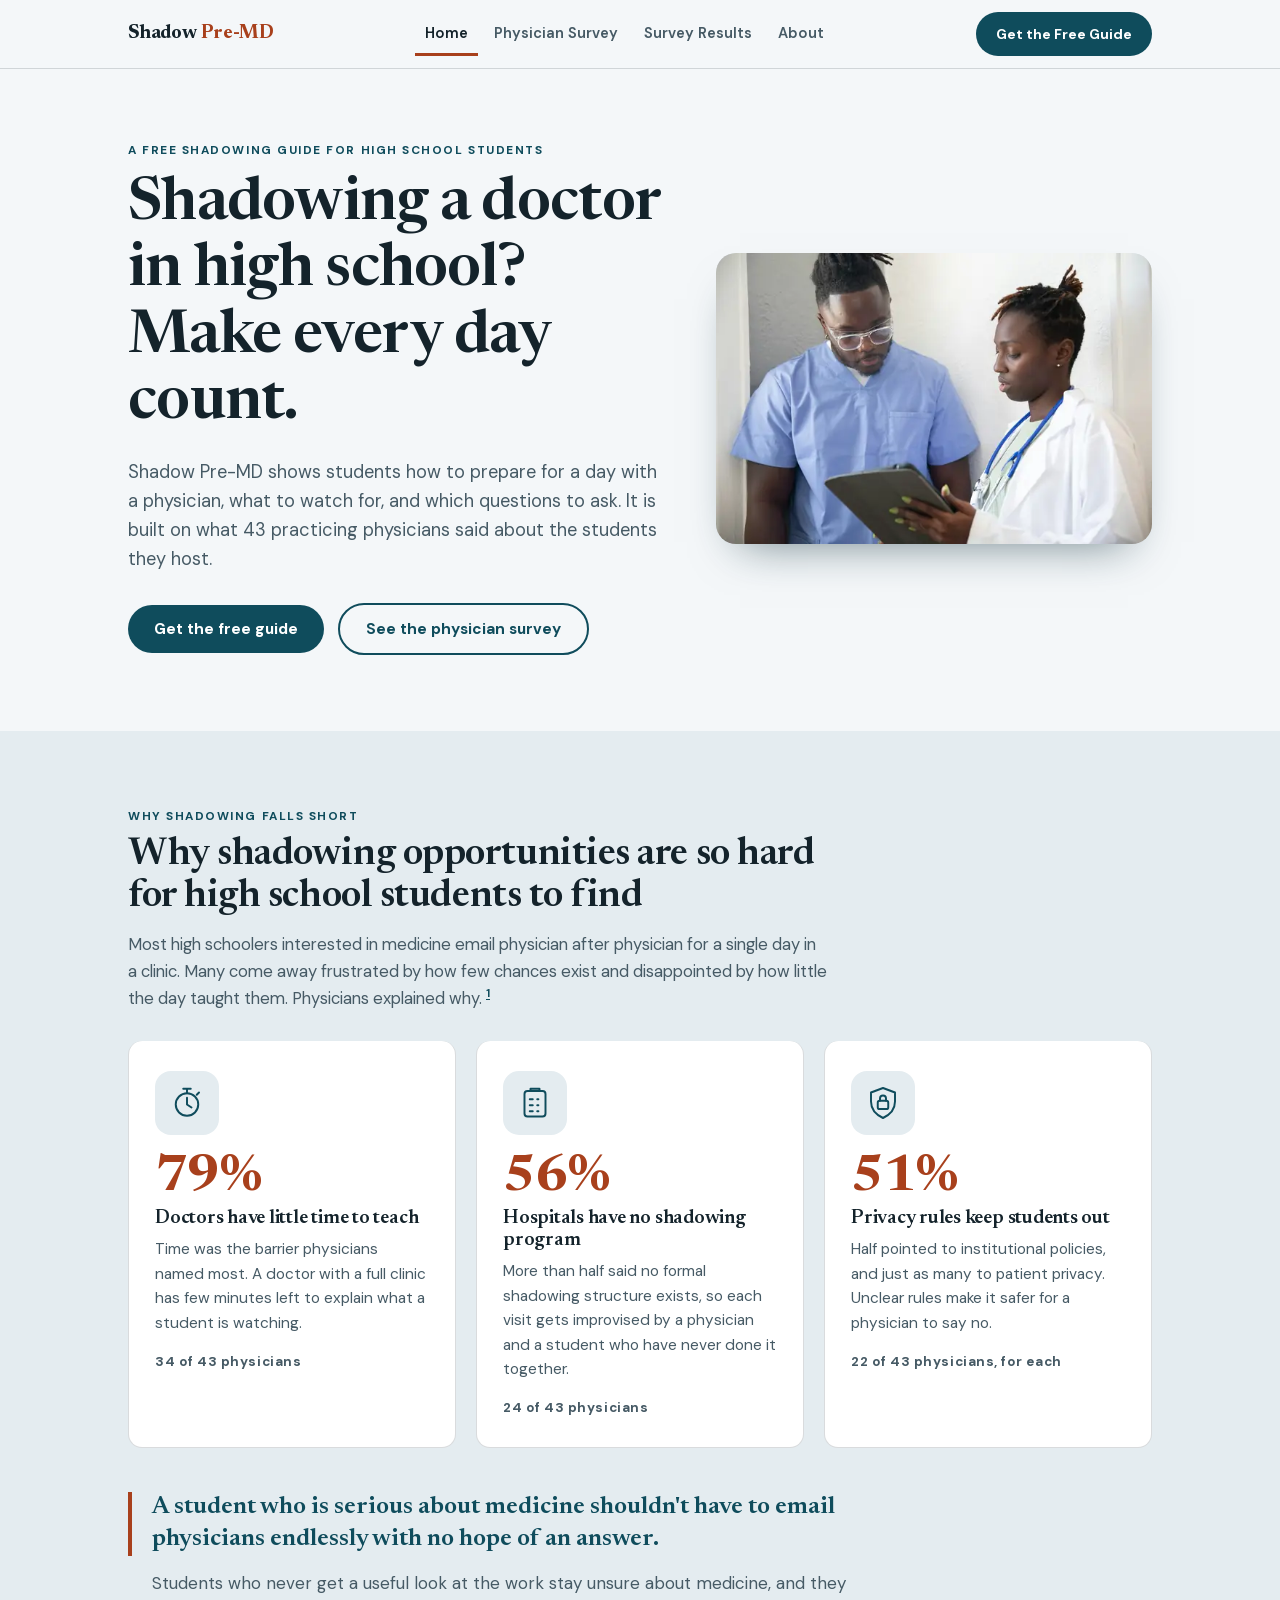
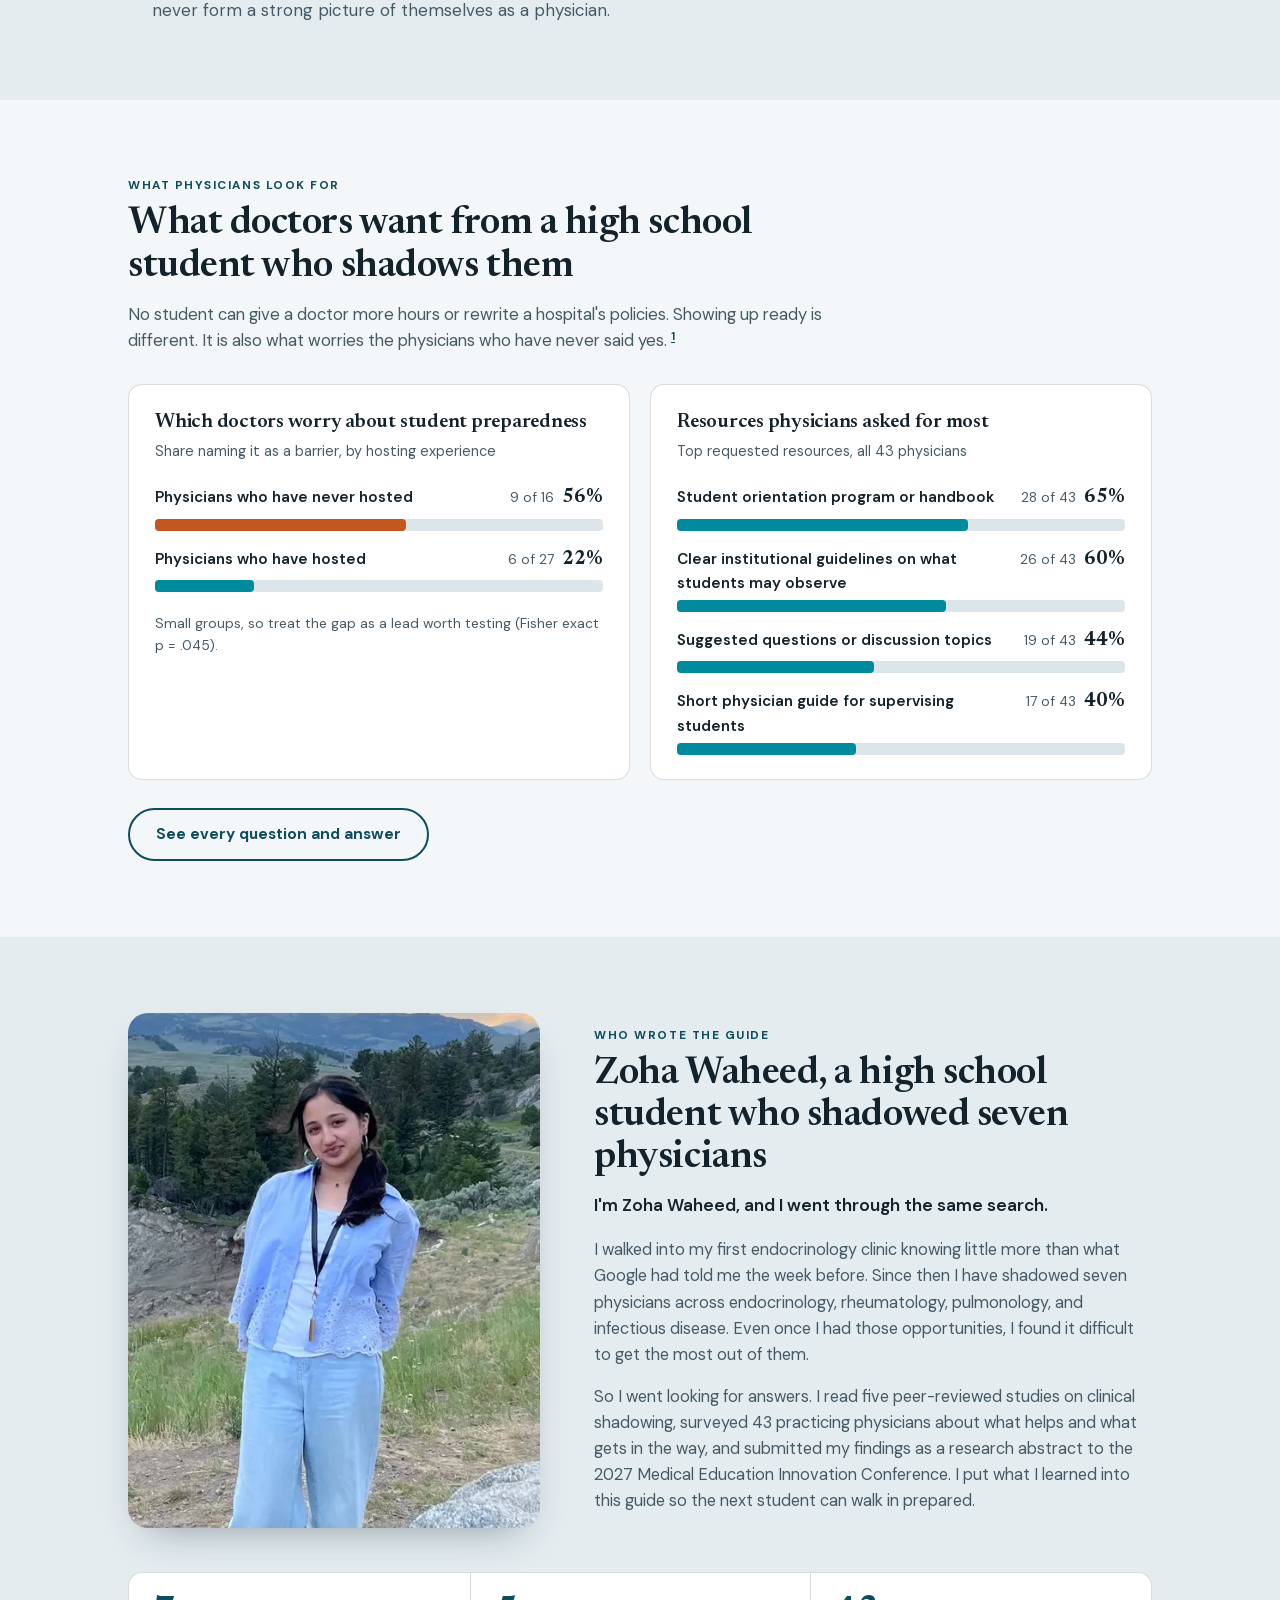
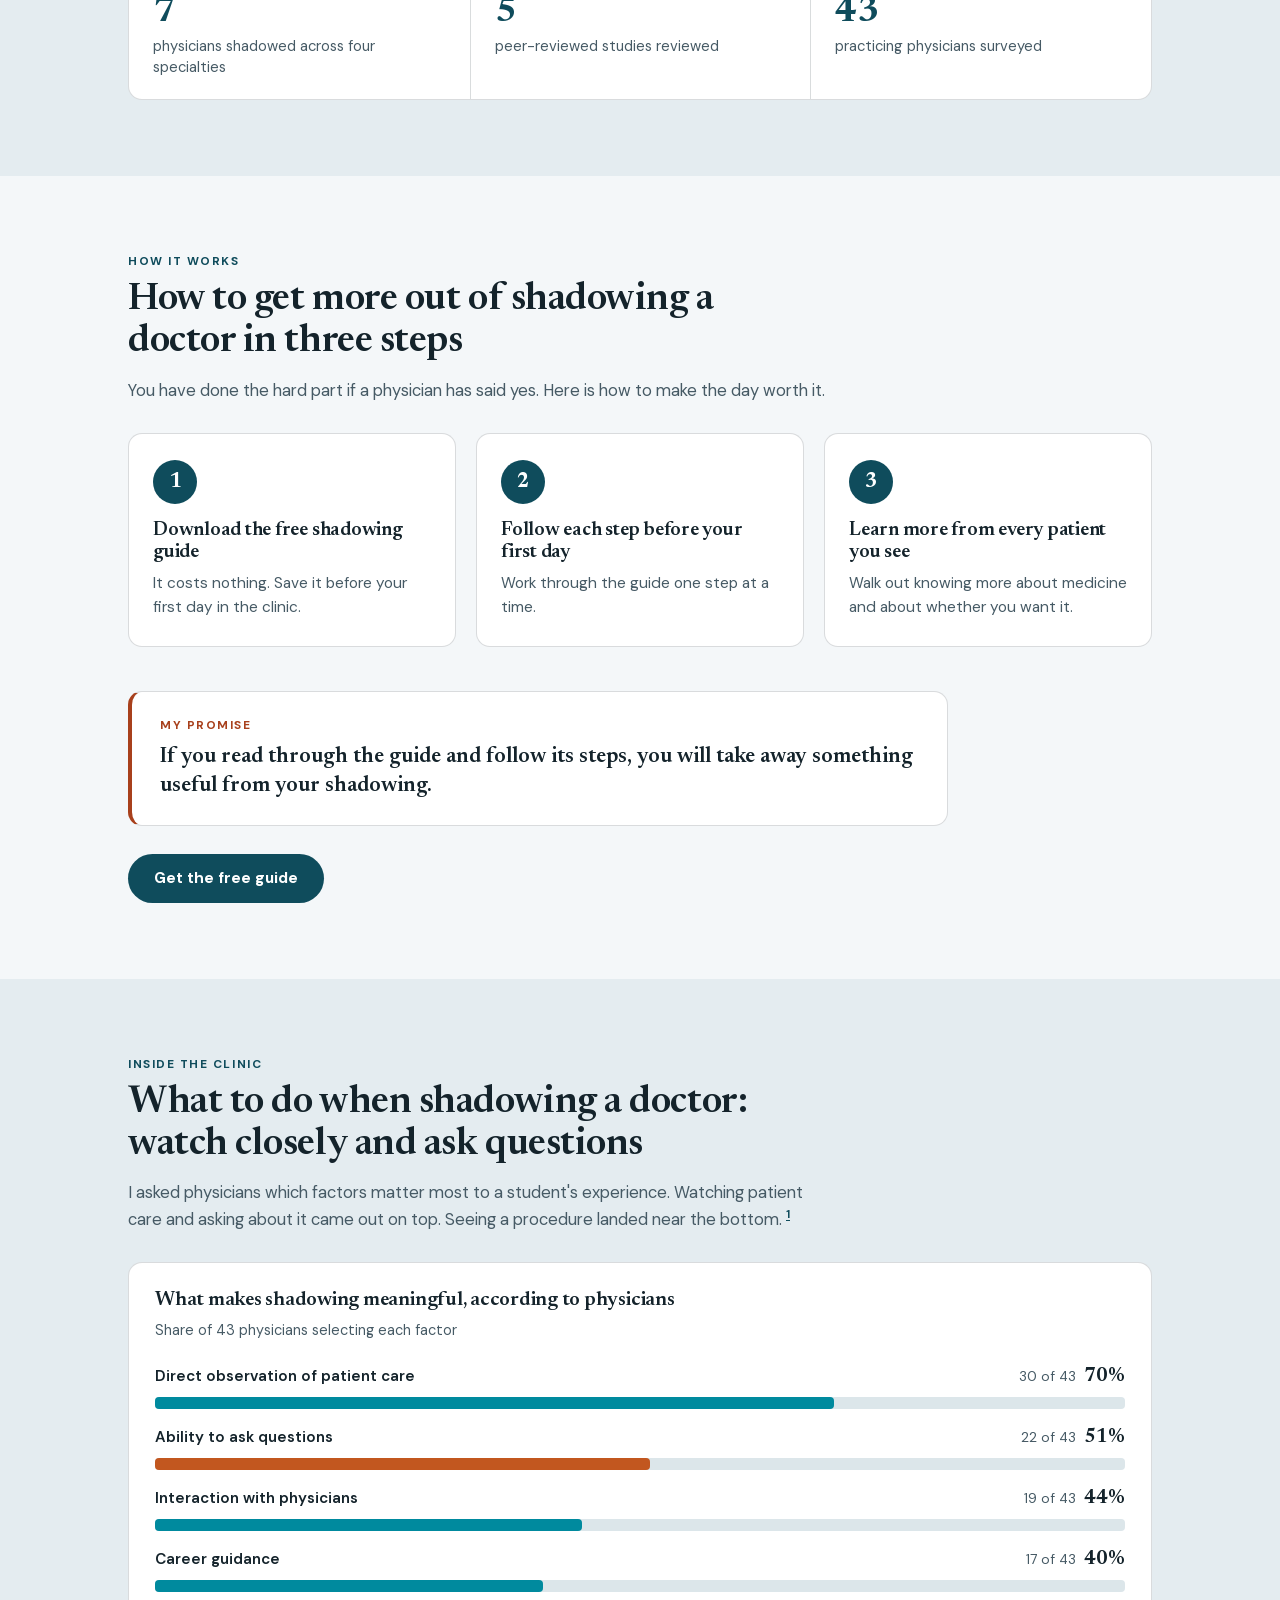
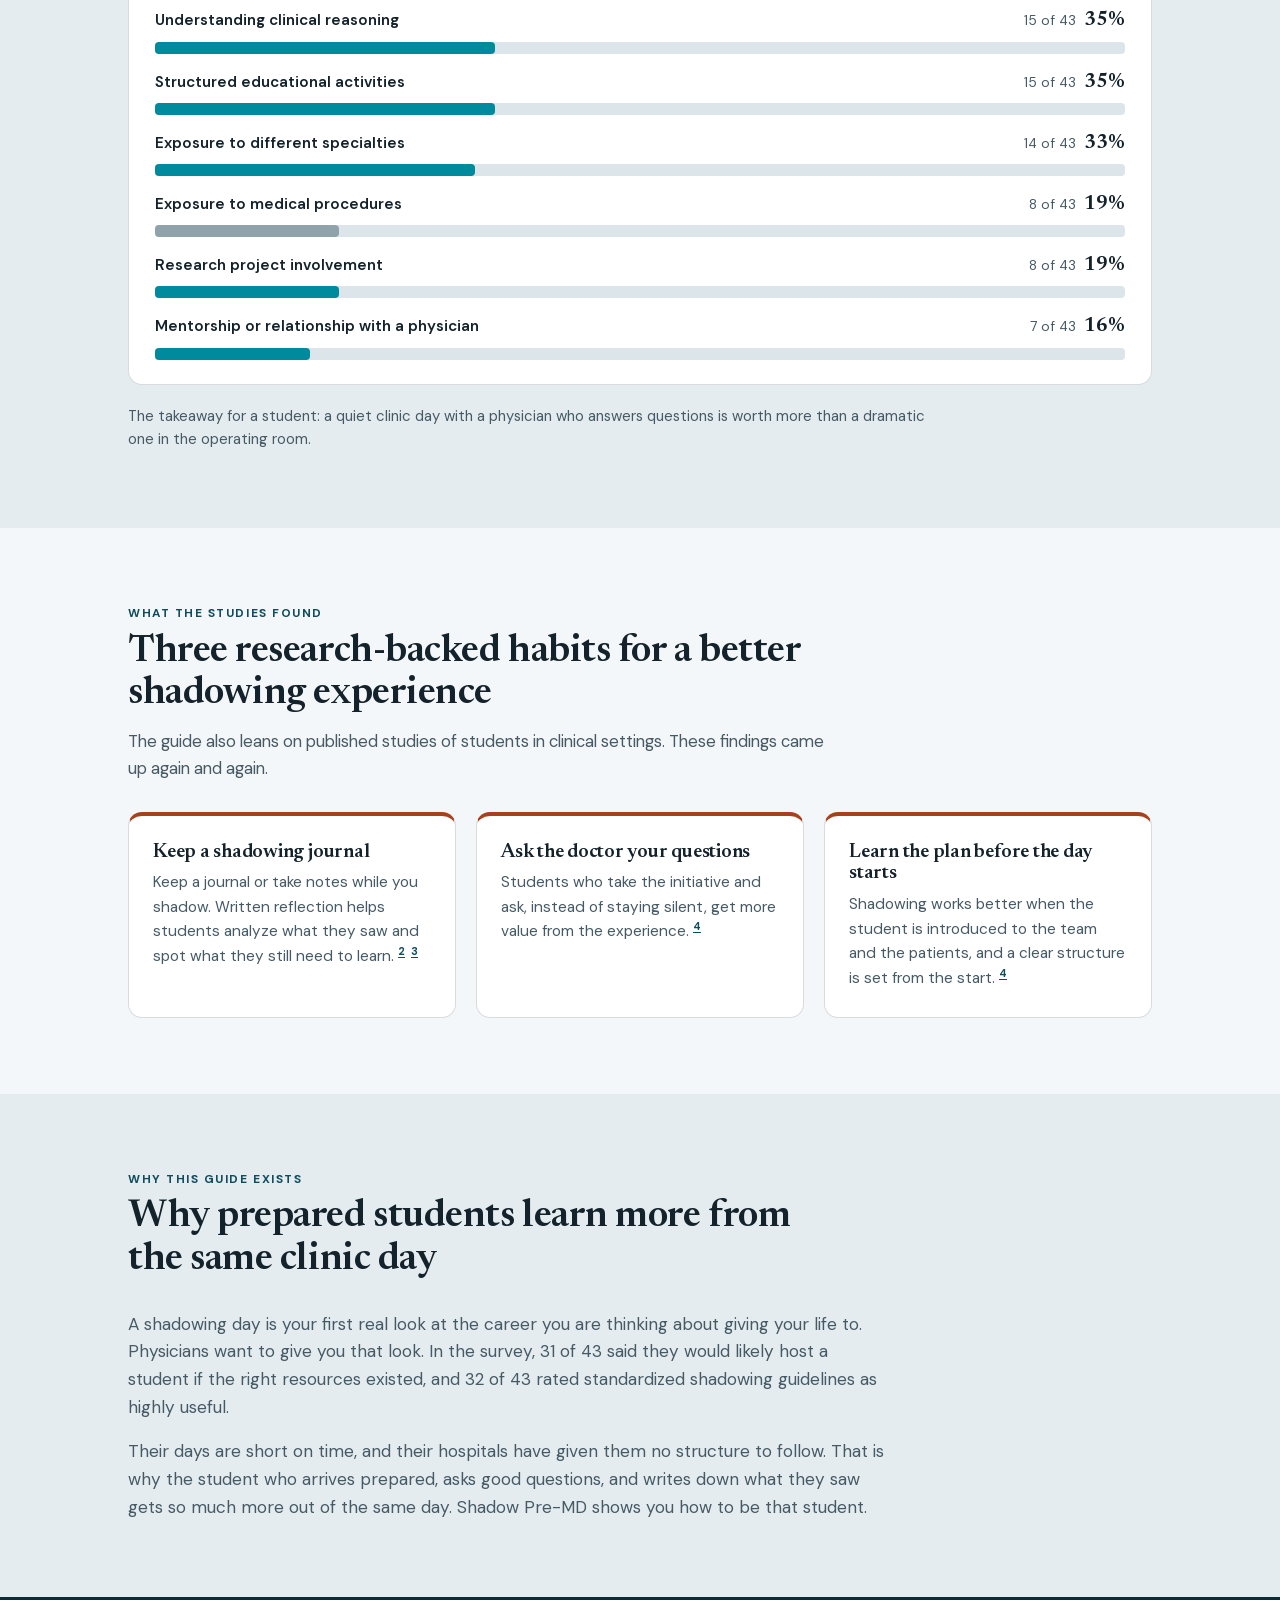
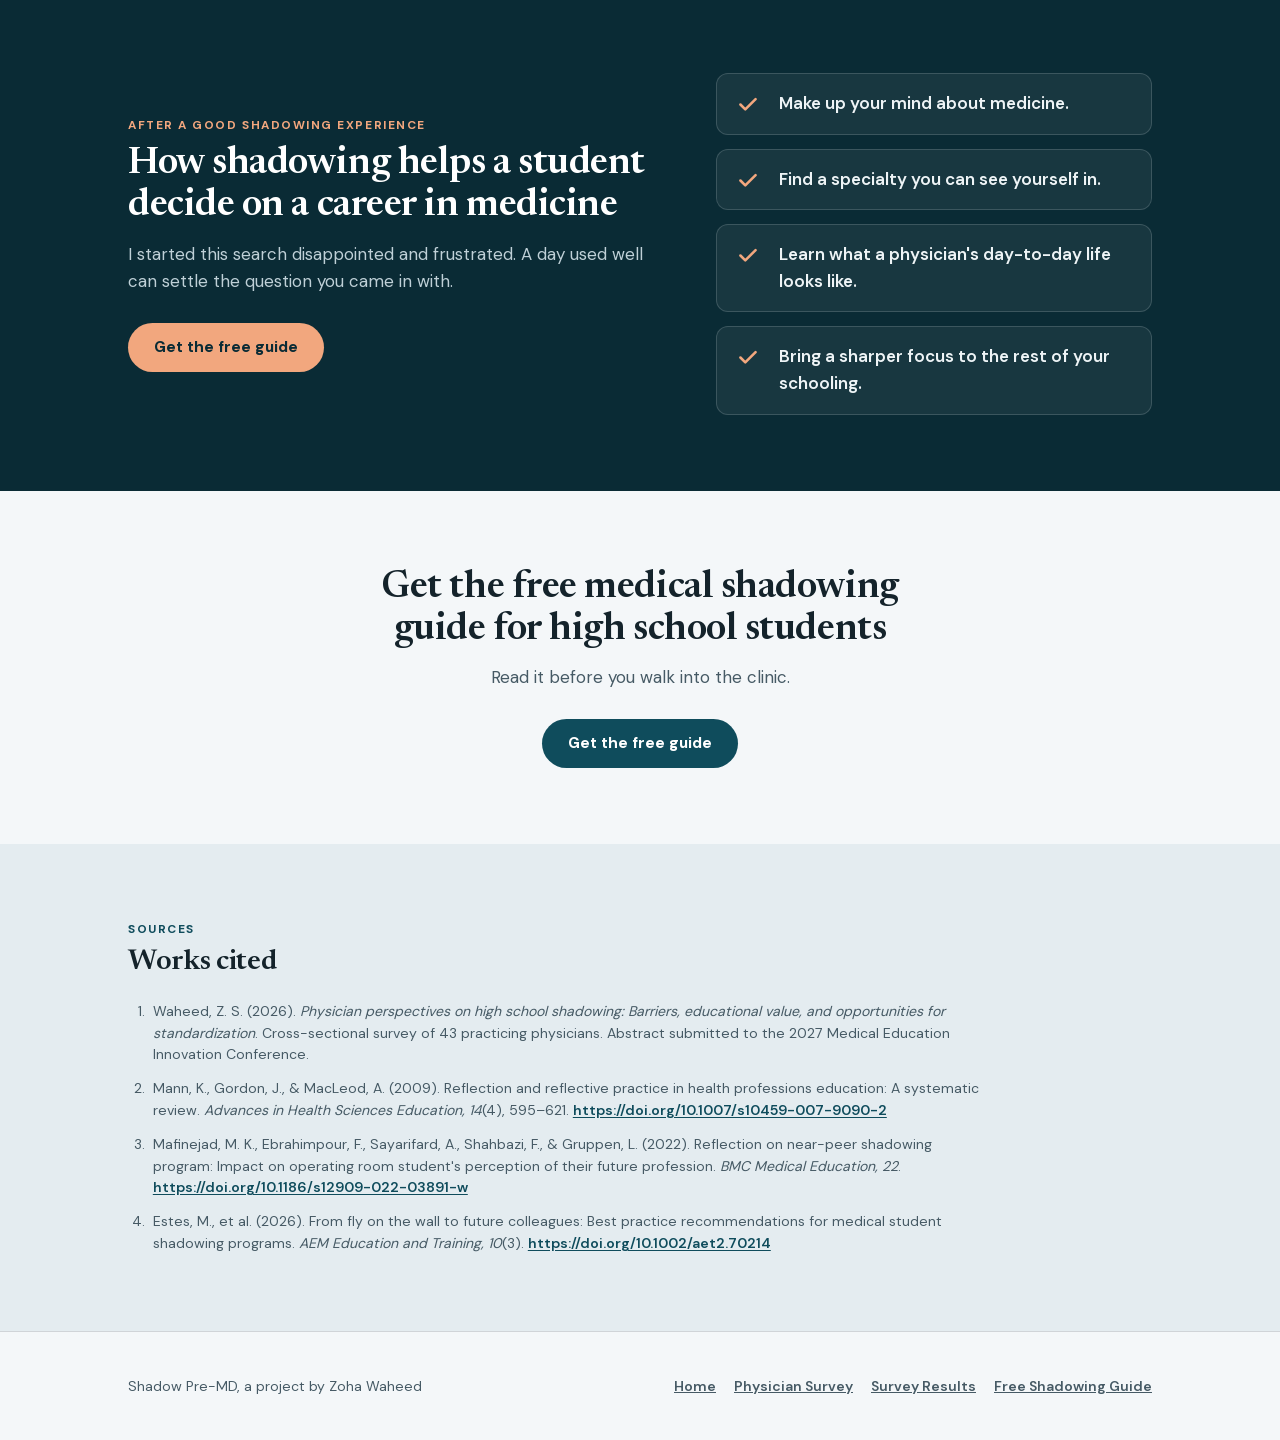
==== commit f904c143: "Swap hero photos for a student learning from a doctor Home hero now shows a young man in scrubs with" ====
--- a/index.html
+++ b/index.html
@@ -20,7 +20,7 @@
 <meta property="og:image:alt" content="Shadow Pre-MD: a free medical shadowing guide for high school students">
 <meta name="twitter:card" content="summary_large_image">
 <link rel="icon" href="favicon.svg" type="image/svg+xml">
-<link rel="preload" as="image" type="image/webp" href="images/hero-physicians-960.webp" imagesrcset="images/hero-physicians-600.webp 600w, images/hero-physicians-800.webp 800w, images/hero-physicians-960.webp 960w" imagesizes="(max-width: 860px) calc(100vw - 40px), 500px" fetchpriority="high">
+<link rel="preload" as="image" type="image/webp" href="images/hero-student-doctor-960.webp" imagesrcset="images/hero-student-doctor-600.webp 600w, images/hero-student-doctor-800.webp 800w, images/hero-student-doctor-960.webp 960w" imagesizes="(max-width: 860px) calc(100vw - 40px), 500px" fetchpriority="high">
 <link rel="preload" href="fonts/newsreader-normal.woff2" as="font" type="font/woff2" crossorigin>
 <link rel="preload" href="fonts/dm-sans-normal.woff2" as="font" type="font/woff2" crossorigin>
 <style>@font-face{font-family:'Newsreader';font-style:normal;font-weight:600 700;font-display:swap;src:url(fonts/newsreader-normal.woff2) format('woff2')}@font-face{font-family:'DM Sans';font-style:normal;font-weight:400 700;font-display:swap;src:url(fonts/dm-sans-normal.woff2) format('woff2')}:root{--bg:#F4F7F9;--bg-alt:#E4ECF0;--card:#FFFFFF;--ink:#14232B;--ink-soft:#465A65;--primary:#0F4C5C;--primary-dk:#0A2B35;--accent:#A8401C;--on-dark:#EEF4F6;--on-dark-soft:#BFD0D7;--accent-dark-bg:#F2A77E;--c1:#008A9E;--c2:#C2571F;--track:#DCE6EA;--line:rgba(20,35,43,0.16);--radius:14px;--wrap:1080px;--flow-tight:0.35em;--flow-block:44px;--flow-section:76px}*{box-sizing:border-box}html{scroll-behavior:smooth;scroll-padding-top:84px}@media (prefers-reduced-motion:reduce){html{scroll-behavior:auto}*{animation-duration:0.001ms !important;transition-duration:0.001ms !important}}body{margin:0;background:var(--bg);color:var(--ink);font-family:'DM Sans',ui-sans-serif,system-ui,-apple-system,'Segoe UI',sans-serif;font-size:17px;line-height:1.6;-webkit-font-smoothing:antialiased}h1,h2,h3{font-family:'Newsreader',Georgia,'Times New Roman',serif;font-weight:600;line-height:1.12;margin:0 0 var(--flow-tight);color:var(--ink);letter-spacing:-0.012em}p{margin:0 0 1em}p:last-child{margin-bottom:0}a{color:inherit}img{max-width:100%;height:auto}.wrap{max-width:var(--wrap);margin:0 auto;padding:0 28px}.sr-only{position:absolute;width:1px;height:1px;padding:0;margin:-1px;overflow:hidden;clip:rect(0,0,0,0);white-space:nowrap;border:0}.skip{position:absolute;left:-9999px;top:10px;background:var(--card);color:var(--ink);padding:12px 18px;border-radius:999px;z-index:100;text-decoration:none;font-weight:700;border:2px solid var(--primary)}.skip:focus{left:16px}.eyebrow{font-weight:700;font-size:0.74rem;letter-spacing:0.13em;text-transform:uppercase;color:var(--primary);display:block;margin:0 0 8px}a:focus-visible,button:focus-visible{outline:3px solid var(--accent);outline-offset:3px;border-radius:4px}.cite{font-size:0.68em;vertical-align:super;font-weight:700;color:var(--primary);text-decoration:underline;text-underline-offset:2px;margin-left:2px;padding:0 2px}.textlink{color:var(--primary);font-weight:700;text-underline-offset:3px}nav.site{position:sticky;top:0;z-index:20;background:rgba(244,247,249,0.95);backdrop-filter:blur(8px);border-bottom:1px solid var(--line)}nav.site .wrap{display:flex;align-items:center;justify-content:space-between;gap:8px 20px;padding-top:12px;padding-bottom:12px;flex-wrap:wrap}.wordmark{font-family:'Newsreader',Georgia,serif;font-weight:700;font-size:1.22rem;letter-spacing:-0.01em;color:var(--ink);text-decoration:none;white-space:nowrap}.wordmark span{color:var(--accent)}nav.site ul{list-style:none;display:flex;align-items:center;gap:6px;margin:0;padding:0;font-size:0.92rem;font-weight:600}nav.site ul a{text-decoration:none;color:var(--ink-soft);display:inline-flex;align-items:center;min-height:44px;padding:0 10px;white-space:nowrap}nav.site ul a:hover{color:var(--primary);text-decoration:underline}nav.site ul a[aria-current="page"]{color:var(--ink);box-shadow:inset 0 -3px 0 var(--accent)}nav.site a.nav-cta{display:inline-flex;align-items:center;min-height:44px;background:var(--primary);color:#FFFFFF;padding:0 20px;border-radius:999px;font-size:0.88rem;font-weight:700;text-decoration:none;white-space:nowrap}nav.site a.nav-cta:hover{background:var(--primary-dk)}.nav-right{display:flex;align-items:center;gap:10px}.btn{display:inline-flex;align-items:center;justify-content:center;min-height:48px;background:var(--primary);color:#FFFFFF;text-decoration:none;font-weight:700;font-size:0.96rem;padding:12px 26px;border-radius:999px;transition:background 0.15s ease}.btn:hover{background:var(--primary-dk)}.btn.ghost{background:transparent;color:var(--primary);border:2px solid var(--primary)}.btn.ghost:hover{background:var(--primary);color:#FFFFFF}.btn.light{background:var(--accent-dark-bg);color:var(--primary-dk)}.btn.light:hover{background:#F7BD9D}.btn-row{display:flex;gap:14px;flex-wrap:wrap;align-items:center;margin-top:28px}section{padding:var(--flow-section) 0}.band{background:var(--bg-alt)}.section-head{max-width:700px;margin-bottom:30px}.section-head h2,.about-text h2,.after h2,.closing h2{font-size:clamp(1.75rem,3.2vw,2.35rem)}.section-head p{color:var(--ink-soft);font-size:1.04rem}.hero{padding:72px 0 76px}.split{display:grid;grid-template-columns:1.1fr 0.9fr;gap:54px;align-items:center}.split.flip{grid-template-columns:0.85fr 1.15fr}.hero h1{font-size:clamp(2.4rem,5.4vw,3.7rem)}.hero .lede{font-size:1.14rem;color:var(--ink-soft);margin-top:6px;max-width:34em}.page-hero{padding:60px 0 56px}.page-hero h1{font-size:clamp(2.1rem,4.6vw,3.1rem);max-width:18em}.page-hero .lede{font-size:1.1rem;color:var(--ink-soft);max-width:40em;margin-top:6px}.hero-panel{background:var(--primary-dk);color:var(--on-dark);border-radius:20px;padding:32px 30px 30px;box-shadow:0 22px 44px -24px rgba(10,43,53,0.7)}.hero-panel .eyebrow{color:var(--accent-dark-bg);margin-bottom:18px}.hp-rows{list-style:none;margin:0;padding:0;display:grid;gap:22px}.hp-rows .top{display:flex;align-items:baseline;gap:14px;margin-bottom:8px}.hp-rows .n{font-family:'Newsreader',Georgia,serif;font-weight:700;font-size:2.3rem;line-height:1;color:#FFFFFF;min-width:4.6rem}.hp-rows .t{font-size:0.96rem;line-height:1.4;color:var(--on-dark)}.hp-rows .track{height:8px;border-radius:4px;background:rgba(238,244,246,0.16);overflow:hidden}.hp-rows .fill{display:block;height:100%;border-radius:0 4px 4px 0;background:var(--accent-dark-bg)}.hero-panel .src{margin:22px 0 0;font-size:0.84rem;color:var(--on-dark-soft)}.hero-panel .src a{color:var(--accent-dark-bg)}.cards{display:grid;grid-template-columns:repeat(3,1fr);gap:20px}.card{background:var(--card);border:1px solid var(--line);border-radius:var(--radius);padding:26px 24px;border-top:4px solid var(--accent)}.card h3{font-size:1.22rem}.card p{font-size:0.96rem;color:var(--ink-soft)}.card .num{font-family:'Newsreader',Georgia,serif;font-weight:700;font-size:clamp(2.1rem,3.6vw,2.7rem);line-height:1;letter-spacing:-0.02em;color:var(--primary);margin:0 0 8px}.problem{border-top:0;padding:30px 26px 28px;text-align:left}.problem .icon{width:64px;height:64px;border-radius:16px;background:var(--bg-alt);color:var(--primary);display:flex;align-items:center;justify-content:center;margin-bottom:18px}.problem .icon svg{width:36px;height:36px}.problem .num{font-size:clamp(2.6rem,4.4vw,3.2rem);color:var(--accent);margin-bottom:4px}.problem .of{font-size:0.84rem;font-weight:700;letter-spacing:0.04em;color:var(--ink-soft);margin:10px 0 0}.punch{font-family:'Newsreader',Georgia,serif;font-weight:600;font-size:clamp(1.25rem,2.3vw,1.55rem);line-height:1.3;color:var(--primary);max-width:760px;margin:var(--flow-block) 0 0;border-left:4px solid var(--accent);padding-left:20px}.punch + p{max-width:760px;color:var(--ink-soft);margin:14px 0 0;padding-left:24px}.strip{list-style:none;margin:var(--flow-block) 0 0;padding:0;display:grid;grid-template-columns:repeat(3,1fr);gap:0;background:var(--card);border:1px solid var(--line);border-radius:var(--radius)}.strip.four{grid-template-columns:repeat(4,1fr)}.strip li{padding:22px 24px;border-left:1px solid var(--line)}.strip li:first-child{border-left:0}.strip .n{display:block;font-family:'Newsreader',Georgia,serif;font-weight:700;font-size:2.2rem;line-height:1;color:var(--primary);margin-bottom:6px}.strip .t{font-size:0.92rem;color:var(--ink-soft);line-height:1.4;display:block}.charts{display:grid;grid-template-columns:1fr 1fr;gap:20px}.chart{background:var(--card);border:1px solid var(--line);border-radius:var(--radius);padding:26px 26px 24px;margin:0}.chart.stack{margin-top:20px}.chart h3{font-size:1.25rem}.chart .sub{font-size:0.9rem;color:var(--ink-soft);margin:0 0 20px}.chart .foot{font-size:0.86rem;color:var(--ink-soft);margin:20px 0 0}.qnum{display:inline-block;font-weight:700;font-size:0.74rem;letter-spacing:0.12em;text-transform:uppercase;color:var(--accent);margin:0 0 8px}.bars{list-style:none;margin:0;padding:0;display:grid;gap:14px}.bars .lab{display:flex;justify-content:space-between;align-items:baseline;gap:12px;font-size:0.95rem;font-weight:600;color:var(--ink);margin-bottom:5px}.bars .val{white-space:nowrap;font-weight:400;color:var(--ink-soft);font-size:0.86rem}.bars .val b{font-family:'Newsreader',Georgia,serif;font-size:1.18rem;font-weight:700;color:var(--ink);margin-left:8px}.bars .track{height:12px;background:var(--track);border-radius:4px;overflow:hidden}.bars .fill{display:block;height:100%;background:var(--c1);border-radius:0 4px 4px 0}.bars li.muted .fill{background:#8FA3AD}.bars li.hl .fill{background:var(--c2)}.legend{list-style:none;margin:0 0 18px;padding:0;display:flex;flex-wrap:wrap;gap:8px 22px;font-size:0.9rem;color:var(--ink-soft);font-weight:600}.legend li{display:inline-flex;align-items:center;gap:8px}.mk{display:inline-block;width:14px;height:14px;flex:none}.mk.host{background:var(--c1);border-radius:50%}.mk.never{background:var(--c2);transform:rotate(45deg);border-radius:2px;width:12px;height:12px}.dumb{list-style:none;margin:0;padding:0;display:grid;gap:18px}.dumb .lab{display:flex;justify-content:space-between;align-items:baseline;gap:12px;font-size:0.95rem;font-weight:600;margin-bottom:8px}.dumb .gap{white-space:nowrap;font-size:0.86rem;font-weight:400;color:var(--ink-soft)}.dumb .gap b{font-family:'Newsreader',Georgia,serif;font-size:1.1rem;color:var(--ink);margin-left:6px}.dumb .rail{position:relative;height:22px;margin:0 9px}.dumb .rail:before{content:"";position:absolute;left:-9px;right:-9px;top:9px;height:4px;border-radius:2px;background:var(--track)}.dumb .link{position:absolute;top:9px;height:4px;background:#9FB2BB}.dumb .pt{position:absolute;top:2px;width:18px;height:18px;margin-left:-9px;border:2px solid #FFFFFF}.dumb .pt.host{background:var(--c1);border-radius:50%}.dumb .pt.never{background:var(--c2);transform:rotate(45deg) scale(0.86);border-radius:3px}.dumb .nums{display:flex;gap:18px;font-size:0.84rem;color:var(--ink-soft);margin-top:6px}.axis{display:flex;justify-content:space-between;font-size:0.76rem;color:var(--ink-soft);margin:14px 0 0}.cols{display:grid;grid-template-columns:repeat(5,1fr);gap:10px;align-items:end;height:190px;margin:0;padding:0;list-style:none;border-bottom:2px solid var(--track)}.cols li{display:flex;flex-direction:column;justify-content:flex-end;align-items:center;height:100%}.cols .c{font-family:'Newsreader',Georgia,serif;font-weight:700;font-size:1.1rem;margin-bottom:4px}.cols .b{width:100%;max-width:64px;background:var(--c1);border-radius:4px 4px 0 0;min-height:2px}.cols li.lo .b{background:#8FA3AD}.cols-x{display:grid;grid-template-columns:repeat(5,1fr);gap:10px;margin:8px 0 0;padding:0;list-style:none;text-align:center;font-size:0.84rem;color:var(--ink-soft);font-weight:600}.cols-ends{display:flex;justify-content:space-between;font-size:0.78rem;color:var(--ink-soft);margin-top:2px}.mean{font-size:0.95rem;color:var(--ink-soft);margin:0 0 18px}.mean b{font-family:'Newsreader',Georgia,serif;font-size:1.7rem;color:var(--ink);margin-right:6px}.waffle{display:grid;grid-template-columns:repeat(11,1fr);gap:7px;max-width:420px;margin:0;padding:0;list-style:none}.waffle span{aspect-ratio:1/1;border-radius:50%;background:var(--c1)}.waffle span.never{background:var(--c2);border-radius:3px;transform:rotate(45deg) scale(0.8)}.pairs{list-style:none;margin:0;padding:0;display:grid;gap:14px}.pairs li{display:grid;grid-template-columns:1fr 44px 1fr;align-items:center;gap:10px;background:var(--card);border:1px solid var(--line);border-radius:var(--radius);padding:18px 20px}.pairs .side .k{display:block;font-size:0.72rem;font-weight:700;letter-spacing:0.12em;text-transform:uppercase;color:var(--ink-soft);margin-bottom:4px}.pairs .side .v{display:flex;align-items:baseline;gap:10px;font-weight:600;line-height:1.3}.pairs .side .v b{font-family:'Newsreader',Georgia,serif;font-size:1.7rem;line-height:1;color:var(--accent)}.pairs .side.res .v b{color:var(--primary)}.pairs .arrow{color:#7F949E;display:flex;justify-content:center}.pairs .arrow svg{width:30px;height:30px}.tablewrap{overflow-x:auto;margin-top:22px}table.data{border-collapse:collapse;width:100%;font-size:0.9rem;min-width:520px}table.data th,table.data td{text-align:right;padding:9px 10px;border-bottom:1px solid var(--line)}table.data th:first-child,table.data td:first-child{text-align:left}table.data thead th{font-size:0.74rem;letter-spacing:0.08em;text-transform:uppercase;color:var(--ink-soft)}table.data tr.sig td{background:#FBF1EC;font-weight:600}.note{margin-top:20px;font-size:0.93rem;color:var(--ink-soft);max-width:820px}.finding{margin-top:var(--flow-block)}.finding:first-of-type{margin-top:0}.finding>h3{font-size:clamp(1.35rem,2.4vw,1.65rem);max-width:26em}.finding>p{color:var(--ink-soft);max-width:46em;margin-bottom:20px}.limits{list-style:none;margin:0;padding:0;display:grid;grid-template-columns:1fr 1fr;gap:16px}.limits li{background:var(--card);border:1px solid var(--line);border-radius:var(--radius);padding:20px 22px}.limits h3{font-size:1.1rem}.limits p{font-size:0.93rem;color:var(--ink-soft)}.qlist{margin:0;padding-left:1.3rem;display:grid;gap:8px;max-width:46em;color:var(--ink-soft)}.qlist li{padding-left:4px}.about-photo{border-radius:20px;overflow:hidden;aspect-ratio:4/5;box-shadow:0 18px 40px -20px rgba(20,35,43,0.45);background:var(--bg-alt)}.about-photo img{width:100%;height:100%;object-fit:cover;object-position:center 20%;display:block}.about-text p{color:var(--ink-soft);font-size:1.02rem}.about-text p.name-line{color:var(--ink);font-weight:600;font-size:1.08rem}.steps{list-style:none;margin:0;padding:0;display:grid;grid-template-columns:repeat(3,1fr);gap:20px;counter-reset:step}.steps li{background:var(--card);border:1px solid var(--line);border-radius:var(--radius);padding:26px 24px;counter-increment:step}.steps li:before{content:counter(step);display:flex;align-items:center;justify-content:center;width:44px;height:44px;border-radius:50%;background:var(--primary);color:#FFFFFF;font-family:'Newsreader',Georgia,serif;font-weight:700;font-size:1.3rem;margin-bottom:16px}.steps h3{font-size:1.22rem}.steps p{font-size:0.96rem;color:var(--ink-soft)}.promise{margin-top:var(--flow-block);background:var(--card);border:1px solid var(--line);border-left:4px solid var(--accent);border-radius:var(--radius);padding:24px 28px;max-width:820px}.promise .eyebrow{color:var(--accent)}.promise p{font-family:'Newsreader',Georgia,serif;font-weight:600;font-size:clamp(1.15rem,2vw,1.35rem);line-height:1.35;color:var(--ink)}.explain{max-width:760px}.explain p{font-size:1.08rem;color:var(--ink-soft)}.after{background:var(--primary-dk);color:var(--on-dark)}.after h2{color:#FFFFFF}.after p{color:var(--on-dark-soft)}.after .eyebrow{color:var(--accent-dark-bg)}.outcomes{list-style:none;margin:0;padding:0;display:grid;gap:14px}.outcomes li{display:grid;grid-template-columns:30px 1fr;gap:14px;align-items:start;background:rgba(255,255,255,0.06);border:1px solid rgba(238,244,246,0.16);border-radius:12px;padding:16px 18px;font-weight:600;color:var(--on-dark)}.outcomes svg{width:26px;height:26px;margin-top:1px}.closing{text-align:center}.closing .wrap{max-width:640px}.closing p{color:var(--ink-soft)}.closing .btn-row{justify-content:center}.refs ol{max-width:860px;margin:0;padding-left:1.3rem;display:grid;gap:12px;font-size:0.88rem;color:var(--ink-soft);line-height:1.55}.refs li{padding-left:4px}.refs h2{font-size:clamp(1.4rem,2.6vw,1.8rem)}.refs a.src{color:var(--primary);font-weight:600;text-underline-offset:2px;word-break:break-word}footer{border-top:1px solid var(--line);padding:32px 0;font-size:0.88rem;color:var(--ink-soft)}footer .wrap{display:flex;justify-content:space-between;align-items:center;flex-wrap:wrap;gap:10px 24px}footer ul{list-style:none;display:flex;flex-wrap:wrap;gap:4px 18px;margin:0;padding:0;font-weight:600}footer ul a{display:inline-flex;align-items:center;min-height:44px}@media (max-width:860px){.split,.split.flip{grid-template-columns:1fr;gap:36px}.about-photo{max-width:400px;margin:0 auto;width:100%}.cards,.steps,.charts,.limits{grid-template-columns:1fr}.strip.four{grid-template-columns:1fr 1fr}.strip.four li:nth-child(3){border-left:0}.strip.four li:nth-child(n+3){border-top:1px solid var(--line)}}@media (max-width:900px){nav.site ul{order:3;width:100%;justify-content:space-between;gap:0;border-top:1px solid var(--line);margin-top:2px}nav.site ul a{padding:0 4px;font-size:0.86rem}html{scroll-padding-top:130px}}@media (min-width:560px) and (max-width:900px){nav.site ul{justify-content:flex-start;gap:18px}}@media (max-width:620px){:root{--flow-section:54px;--flow-block:34px}.wrap{padding:0 20px}.hero{padding:40px 0 54px}.page-hero{padding:40px 0 44px}.hero-panel{padding:28px 22px 26px}.btn-row .btn{width:100%}.strip,.strip.four{grid-template-columns:1fr}.strip li,.strip.four li:nth-child(n){border-left:0;border-top:1px solid var(--line)}.strip li:first-child,.strip.four li:first-child{border-top:0}.chart{padding:22px 18px 20px}.pairs li{grid-template-columns:1fr;gap:6px}.pairs .arrow svg{transform:rotate(90deg)}.pairs .arrow{justify-content:flex-start}.cols{height:160px;gap:6px}.cols-x{gap:6px}}.hero .eyebrow,.page-hero .eyebrow{margin-bottom:12px}:root{--gold:#D9A441}.sec-head{display:grid;grid-template-columns:auto 1fr;gap:18px;align-items:baseline;padding-bottom:18px;border-bottom:1px solid var(--line)}.sec-num{font-weight:700;font-size:0.95rem;letter-spacing:0.06em;color:var(--accent)}.sec-head h2{font-size:clamp(1.9rem,3.8vw,2.7rem);margin-bottom:0.18em}.kicker{font-size:0.78rem;font-weight:700;letter-spacing:0.12em;text-transform:uppercase;color:var(--ink-soft);margin:0}.lead{font-size:1.1rem;color:var(--ink);max-width:46em;margin:22px 0 0}.stats{list-style:none;margin:28px 0 0;padding:0;display:grid;grid-template-columns:repeat(3,1fr);gap:20px}.stats li{background:var(--card);border:1px solid var(--line);border-radius:var(--radius);padding:24px 24px 22px;border-bottom:6px solid var(--c2)}.stats li.teal{border-bottom-color:var(--c1)}.stats li.gold{border-bottom-color:var(--gold)}.stats .n{display:block;font-family:'Newsreader',Georgia,serif;font-weight:700;font-size:clamp(2.2rem,4vw,2.9rem);line-height:1;letter-spacing:-0.02em;color:var(--primary);margin-bottom:10px}.stats .t{display:block;font-size:0.95rem;font-weight:600;color:var(--ink-soft);line-height:1.45}.stats + .charts,.stats + .chart{margin-top:20px}.charts.duo{grid-template-columns:0.8fr 1.2fr}.donut{position:relative;width:min(240px,78%);margin:4px auto 18px}.donut svg{display:block;width:100%;height:auto}.donut .mid{position:absolute;inset:0;display:flex;flex-direction:column;align-items:center;justify-content:center;text-align:center;padding:0 26%}.donut .mid .n{font-family:'Newsreader',Georgia,serif;font-weight:700;font-size:2.1rem;line-height:1;color:var(--ink)}.donut .mid .t{font-size:0.78rem;color:var(--ink-soft);line-height:1.25;margin-top:4px}.legend.center{justify-content:center;margin:0}.legend .sw{display:inline-block;width:22px;height:6px;border-radius:3px;flex:none}.band-quote{position:relative;margin:28px 0 0;padding:34px 36px 32px 72px;background:var(--primary-dk);color:#FFFFFF;border-radius:18px}.band-quote:before{content:"\201C";position:absolute;left:28px;top:14px;font-family:'Newsreader',Georgia,serif;font-size:4.2rem;line-height:1;color:var(--accent-dark-bg)}.band-quote p{font-family:'Newsreader',Georgia,serif;font-style:italic;font-weight:600;font-size:clamp(1.2rem,2.2vw,1.5rem);line-height:1.38;margin:0;max-width:40em}.band-quote cite{display:block;margin-top:12px;font-style:normal;font-size:0.8rem;font-weight:700;letter-spacing:0.12em;text-transform:uppercase;color:var(--accent-dark-bg)}.sub-h{font-size:1.3rem;margin:var(--flow-block) 0 16px}.glance h2{font-size:clamp(1.75rem,3.2vw,2.35rem);max-width:22em}.glance-grid{list-style:none;margin:28px 0 0;padding:0;display:grid;grid-template-columns:1fr 1fr;gap:18px}.glance-grid li{background:rgba(255,255,255,0.07);border:1px solid rgba(238,244,246,0.16);border-radius:var(--radius);padding:24px 26px}.glance-grid .n{display:block;font-family:'Newsreader',Georgia,serif;font-weight:700;font-size:2.5rem;line-height:1;color:var(--accent-dark-bg);margin-bottom:8px}.glance-grid .t{display:block;font-weight:600;color:var(--on-dark);font-size:0.98rem}.btn.ghost.on-dark{color:var(--on-dark);border-color:var(--on-dark-soft)}.btn.ghost.on-dark:hover{background:var(--on-dark);color:var(--primary-dk)}@media (max-width:860px){.charts.duo{grid-template-columns:1fr}}@media (max-width:700px){.stats{grid-template-columns:1fr}}@media (max-width:620px){.sec-head{grid-template-columns:1fr;gap:4px}.band-quote{padding:58px 24px 26px}.band-quote:before{left:22px;top:10px}.glance-grid{grid-template-columns:1fr}}.hero-photo{margin:0;border-radius:20px;overflow:hidden;aspect-ratio:3/2;background:var(--bg-alt);box-shadow:0 22px 44px -24px rgba(10,43,53,0.6)}.hero-photo img{display:block;width:100%;height:100%;object-fit:cover}@media (max-width:860px){.hero .split,.page-hero .split{gap:26px}.hero .hero-photo,.page-hero .hero-photo{order:-1;aspect-ratio:16/10}}</style>
@@ -55,7 +55,7 @@
         <a href="survey.html" class="btn ghost">See the physician survey</a>
       </div>
     </div>
-    <figure class="hero-photo"><img src="images/hero-physicians-960.webp" srcset="images/hero-physicians-600.webp 600w, images/hero-physicians-800.webp 800w, images/hero-physicians-960.webp 960w" sizes="(max-width: 860px) calc(100vw - 40px), 500px" width="960" height="640" alt="Two physicians in white coats laughing with two colleagues in scrubs as they review a chart together" fetchpriority="high" decoding="async"></figure>
+    <figure class="hero-photo"><img src="images/hero-student-doctor-960.webp" srcset="images/hero-student-doctor-600.webp 600w, images/hero-student-doctor-800.webp 800w, images/hero-student-doctor-960.webp 960w" sizes="(max-width: 860px) calc(100vw - 40px), 500px" width="960" height="640" alt="A young man in blue scrubs looking on as a physician in a white coat walks him through a chart on a tablet" fetchpriority="high" decoding="async"></figure>
   </div>
 </header>
 
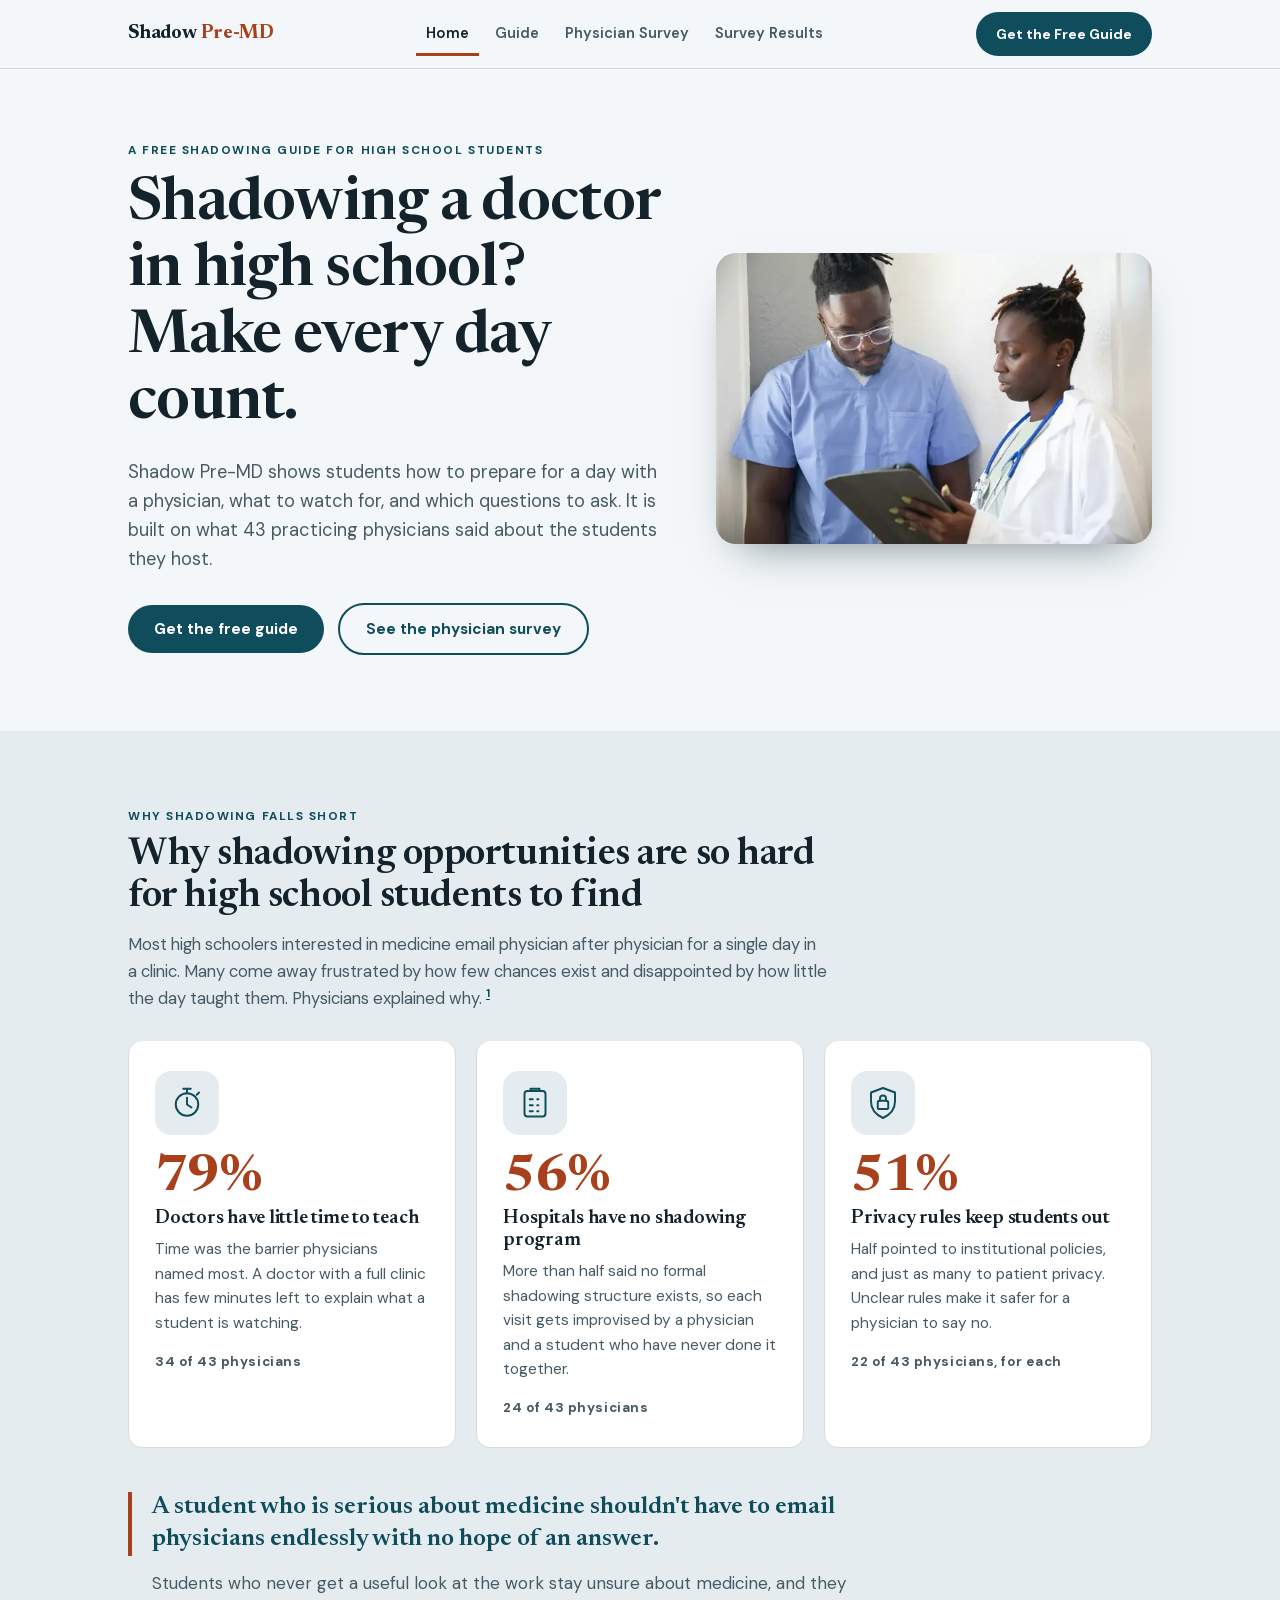
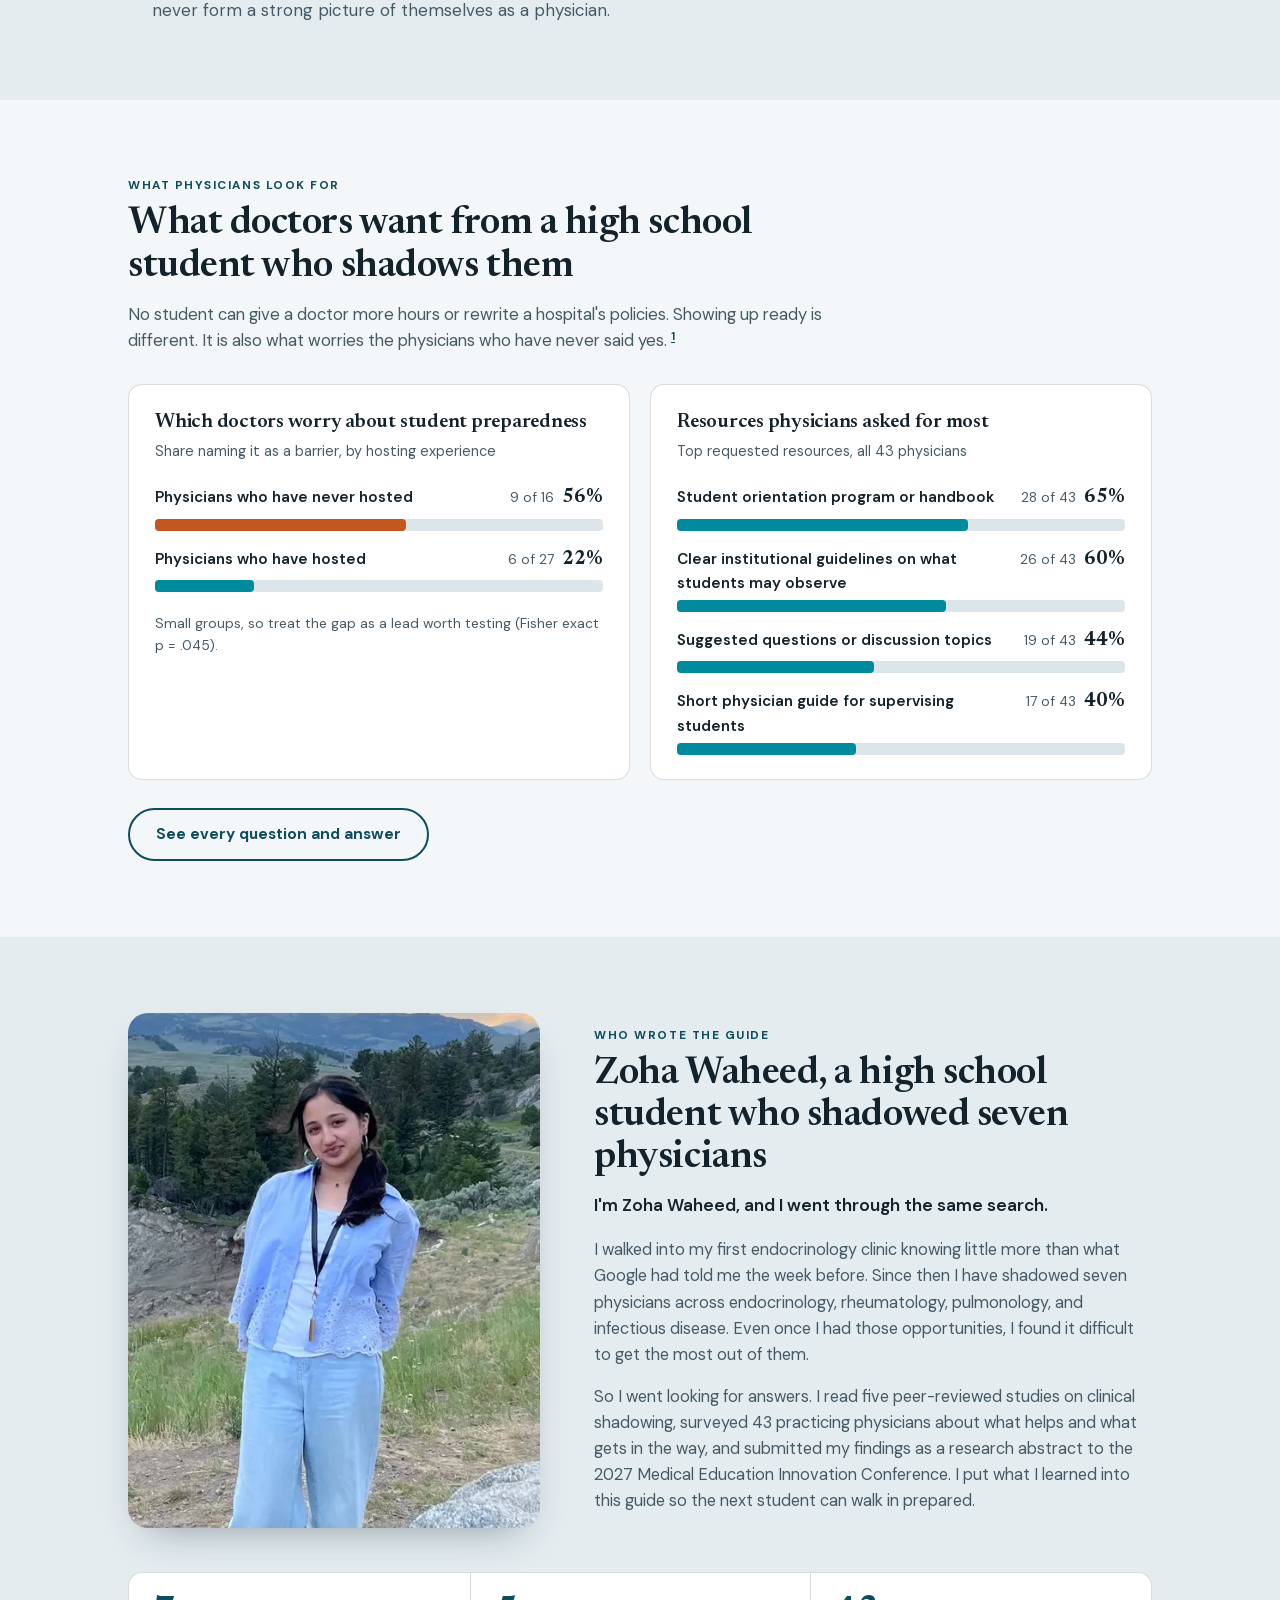
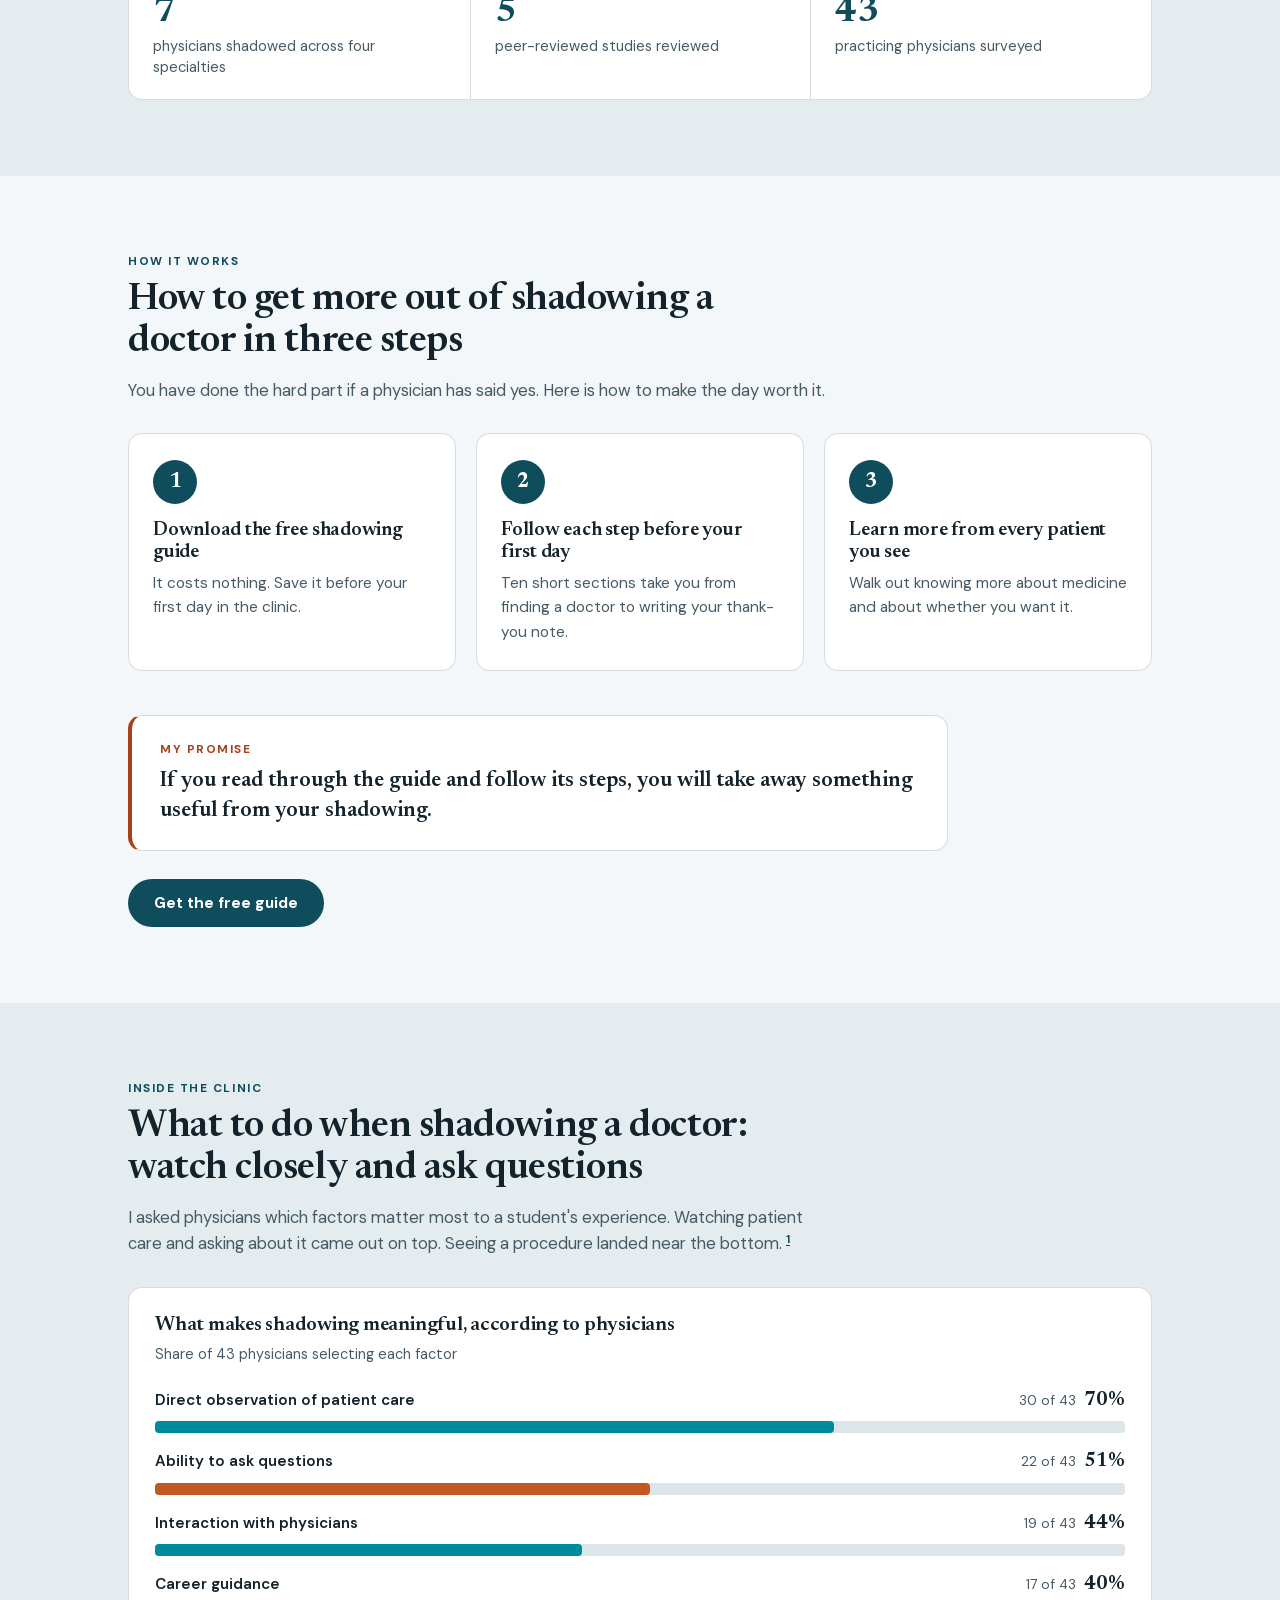
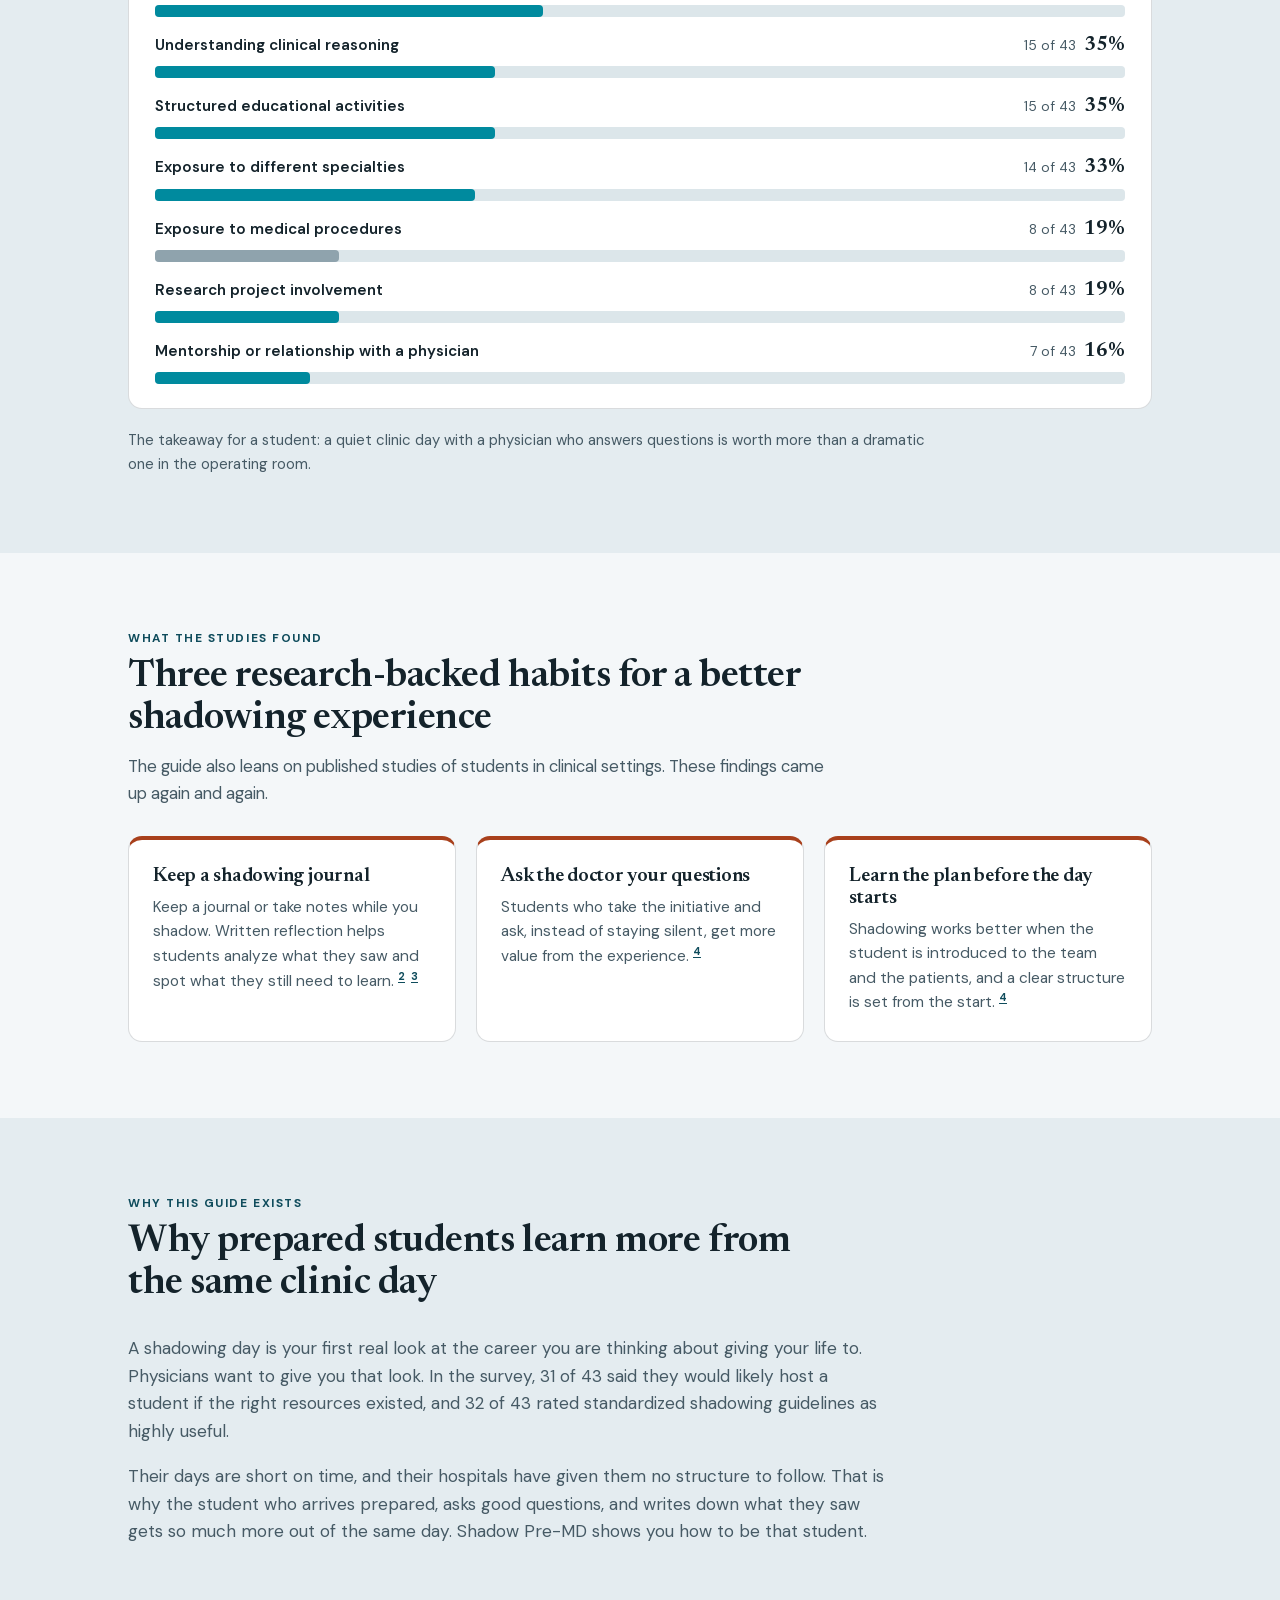
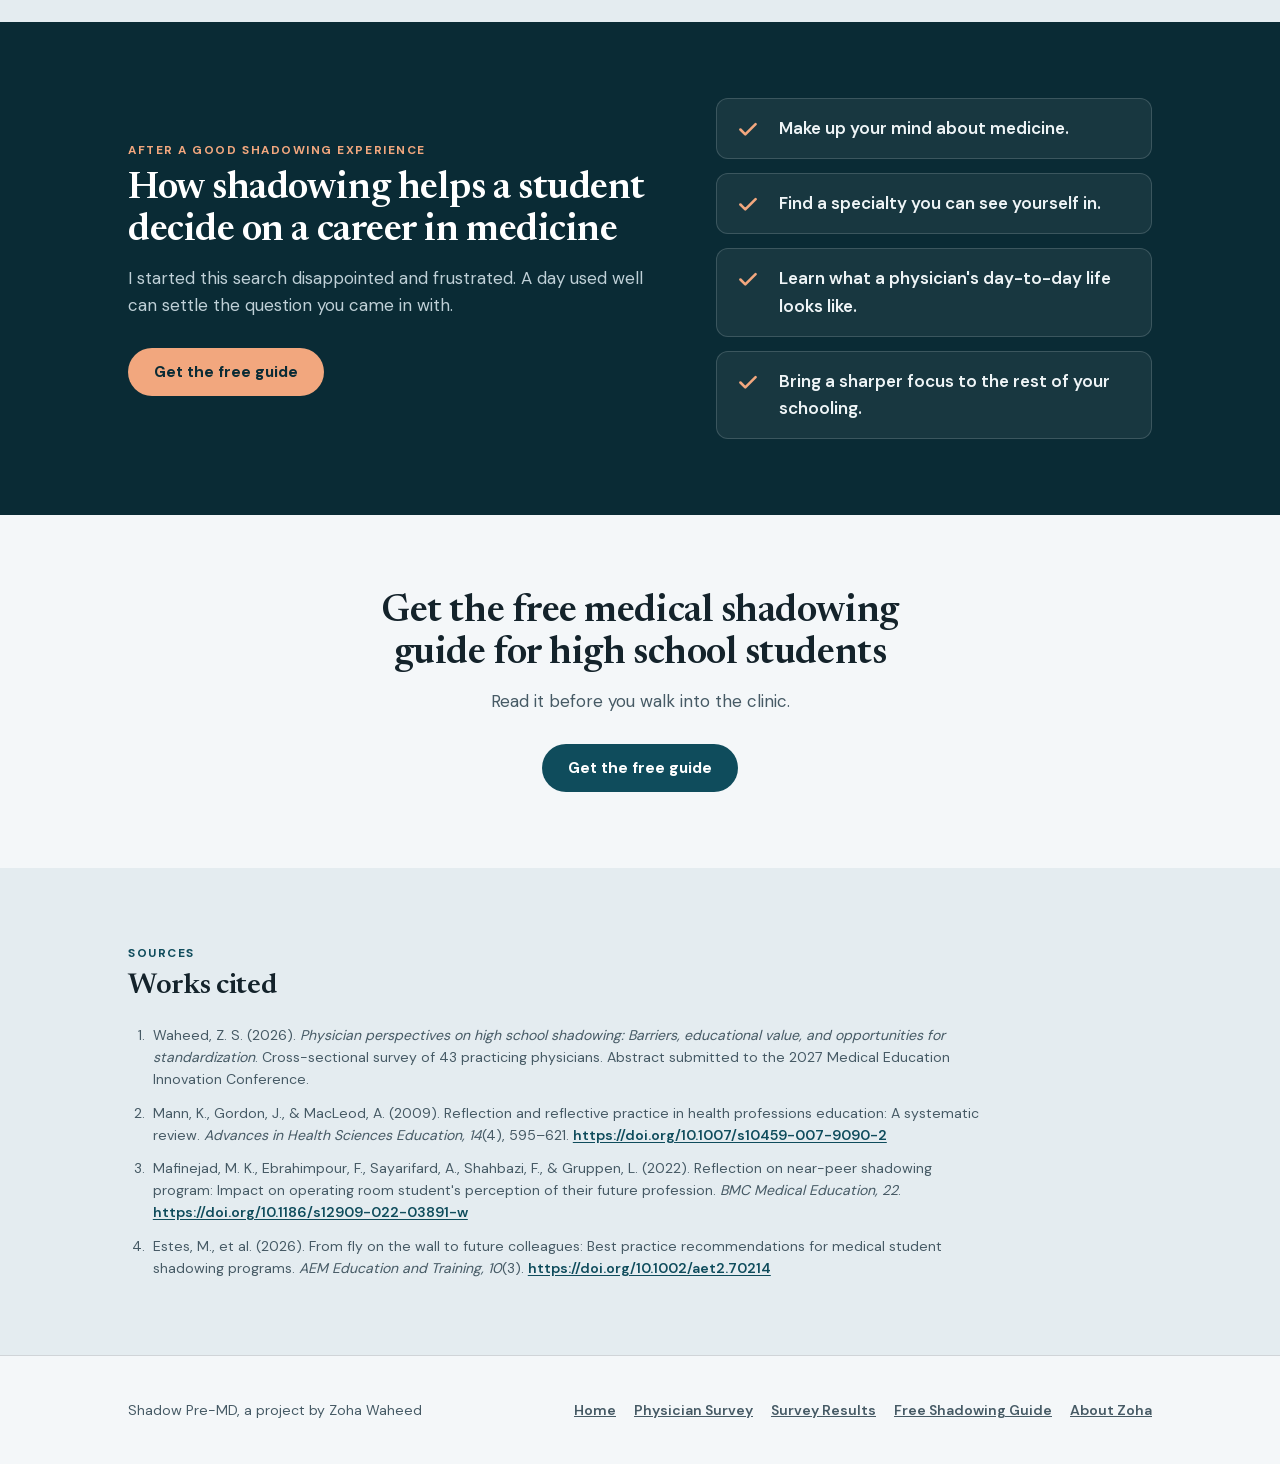
==== commit 21f1f1aa: "Add the 12-page shadowing guide and a real guide page The guide covers finding a physician, asking, " ====
--- a/index.html
+++ b/index.html
@@ -34,11 +34,11 @@
     <a class="wordmark" href="index.html">Shadow <span>Pre-MD</span></a>
     <ul>
       <li><a href="index.html" aria-current="page">Home</a></li>
+      <li><a href="guide.html">Guide</a></li>
       <li><a href="survey.html">Physician Survey</a></li>
       <li><a href="results.html">Survey Results</a></li>
-      <li><a href="index.html#about">About</a></li>
     </ul>
-    <a href="guide.html" class="nav-cta">Get the Free Guide</a>
+    <a href="downloads/shadowing-a-doctor-guide.pdf" download class="nav-cta">Get the Free Guide</a>
   </div>
 </nav>
 
@@ -51,7 +51,7 @@
       <h1>Shadowing a doctor in high school? Make every day count.</h1>
       <p class="lede">Shadow Pre-MD shows students how to prepare for a day with a physician, what to watch for, and which questions to ask. It is built on what 43 practicing physicians said about the students they host.</p>
       <div class="btn-row">
-        <a href="guide.html" class="btn">Get the free guide</a>
+        <a href="downloads/shadowing-a-doctor-guide.pdf" download class="btn">Get the free guide</a>
         <a href="survey.html" class="btn ghost">See the physician survey</a>
       </div>
     </div>
@@ -162,7 +162,7 @@
       </li>
       <li>
         <h3>Follow each step before your first day</h3>
-        <p>Work through the guide one step at a time.</p>
+        <p>Ten short sections take you from finding a doctor to writing your thank-you note.</p>
       </li>
       <li>
         <h3>Learn more from every patient you see</h3>
@@ -174,7 +174,7 @@
       <p>If you read through the guide and follow its steps, you will take away something useful from your shadowing.</p>
     </div>
     <div class="btn-row">
-      <a href="guide.html" class="btn">Get the free guide</a>
+      <a href="downloads/shadowing-a-doctor-guide.pdf" download class="btn">Get the free guide</a>
     </div>
   </div>
 </section>
@@ -250,7 +250,7 @@
       <h2>How shadowing helps a student decide on a career in medicine</h2>
       <p>I started this search disappointed and frustrated. A day used well can settle the question you came in with.</p>
       <div class="btn-row">
-        <a href="guide.html" class="btn light">Get the free guide</a>
+        <a href="downloads/shadowing-a-doctor-guide.pdf" download class="btn light">Get the free guide</a>
       </div>
     </div>
     <ul class="outcomes">
@@ -267,7 +267,7 @@
     <h2>Get the free medical shadowing guide for high school students</h2>
     <p>Read it before you walk into the clinic.</p>
     <div class="btn-row">
-      <a href="guide.html" class="btn">Get the free guide</a>
+      <a href="downloads/shadowing-a-doctor-guide.pdf" download class="btn">Get the free guide</a>
     </div>
   </div>
 </section>
@@ -297,6 +297,7 @@
       <li><a href="survey.html">Physician Survey</a></li>
       <li><a href="results.html">Survey Results</a></li>
       <li><a href="guide.html">Free Shadowing Guide</a></li>
+      <li><a href="index.html#about">About Zoha</a></li>
     </ul>
   </div>
 </footer>
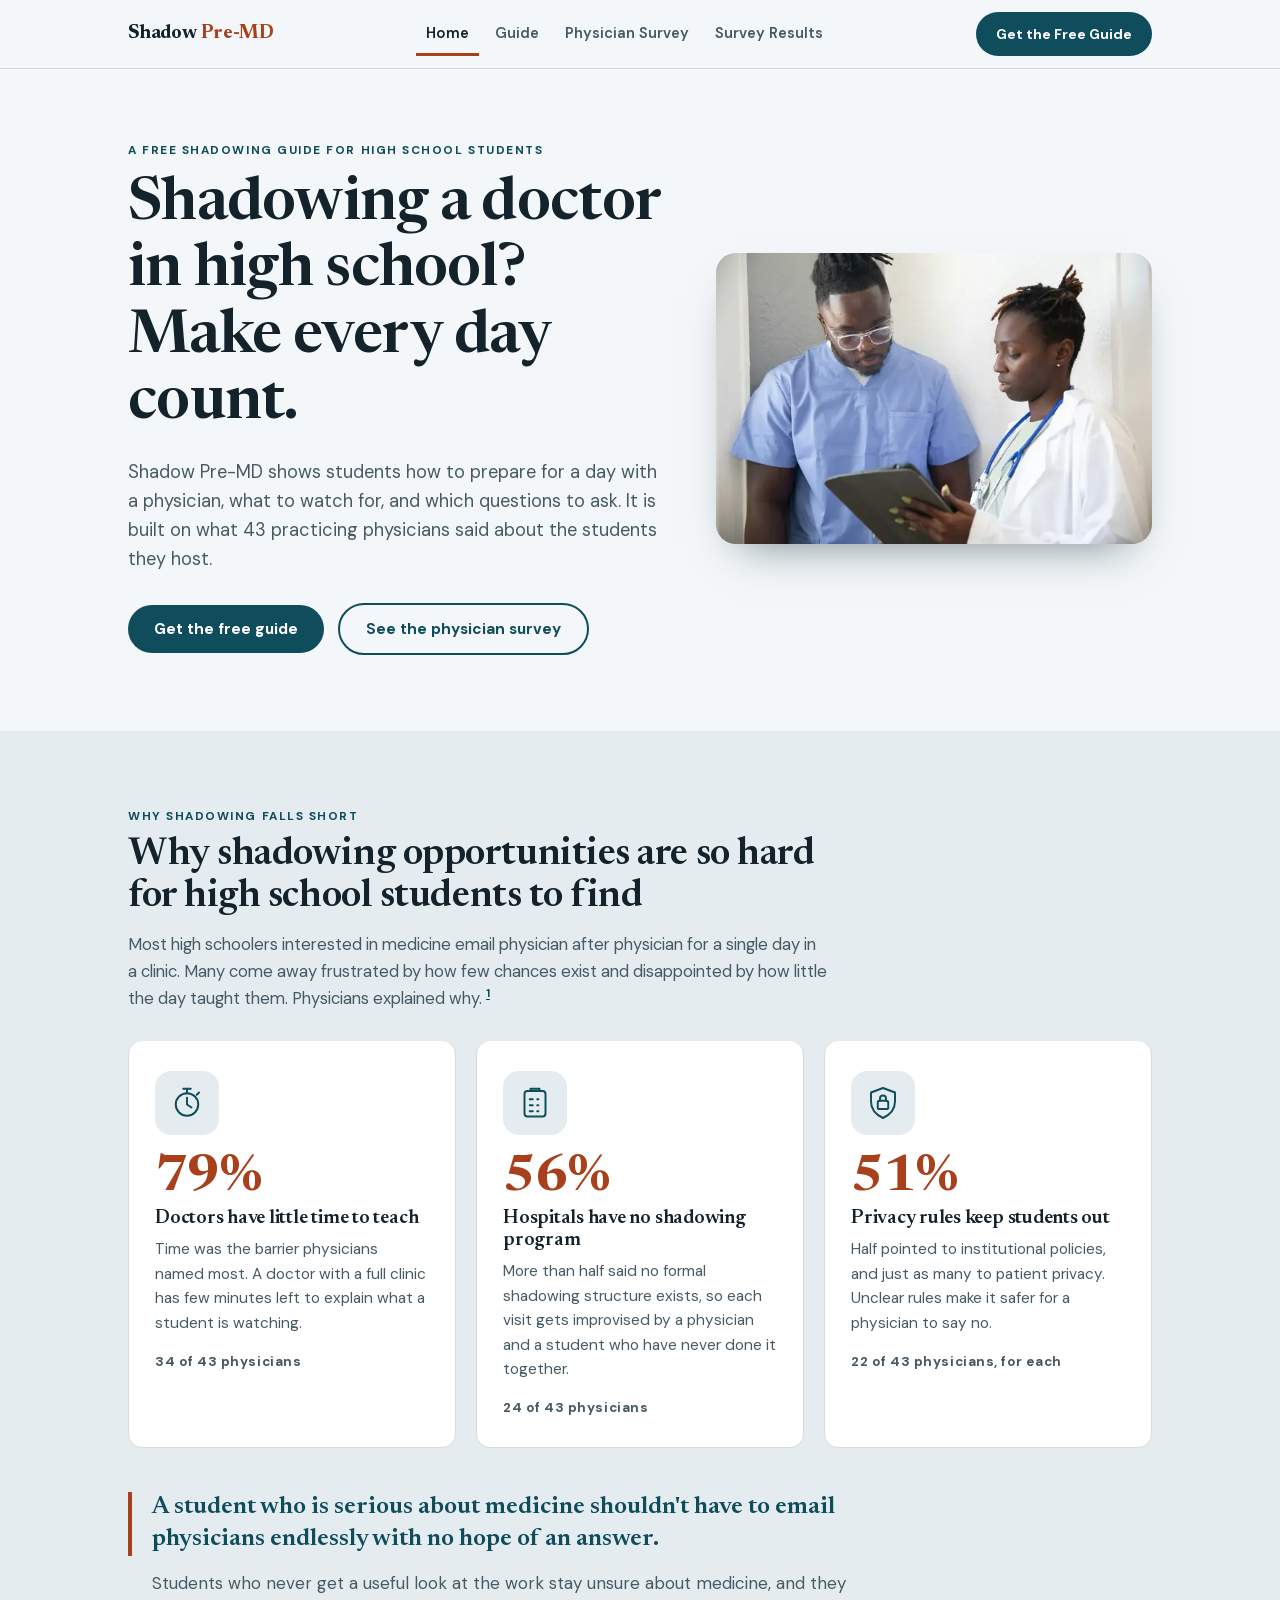
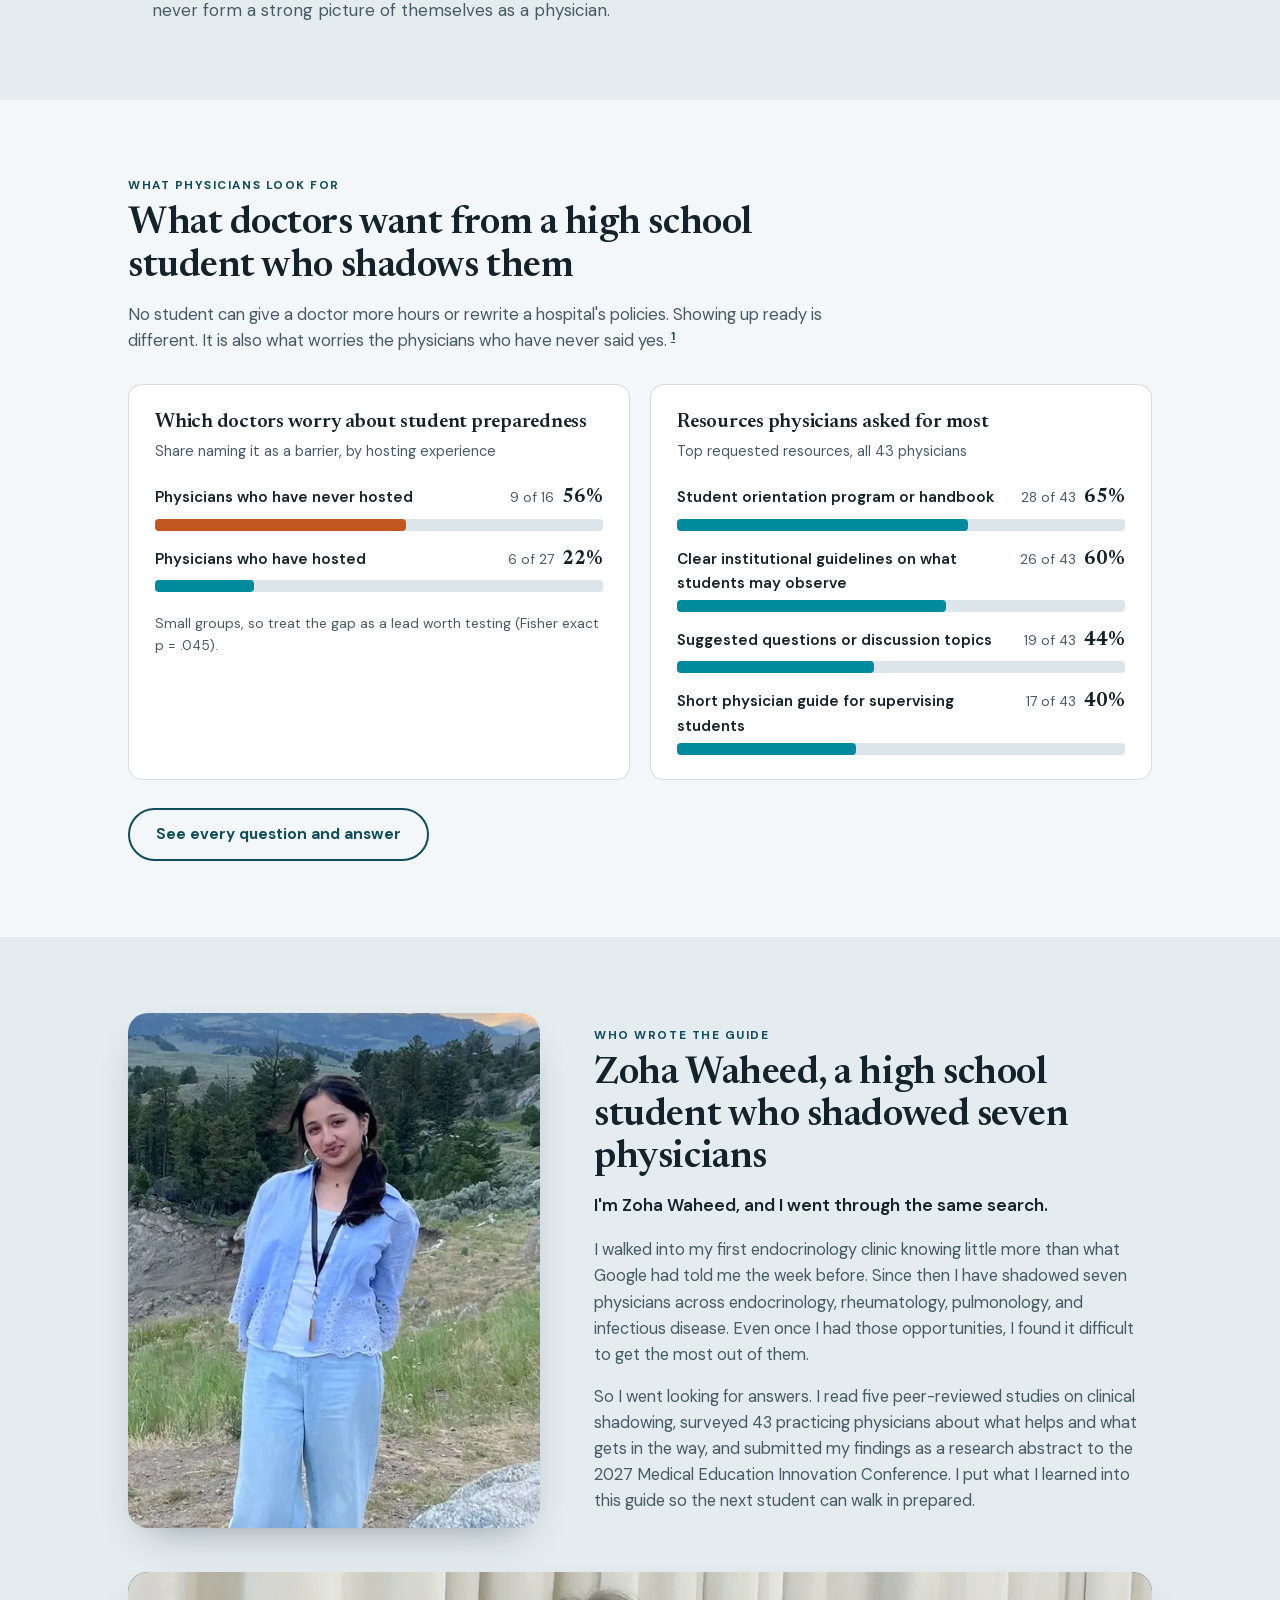
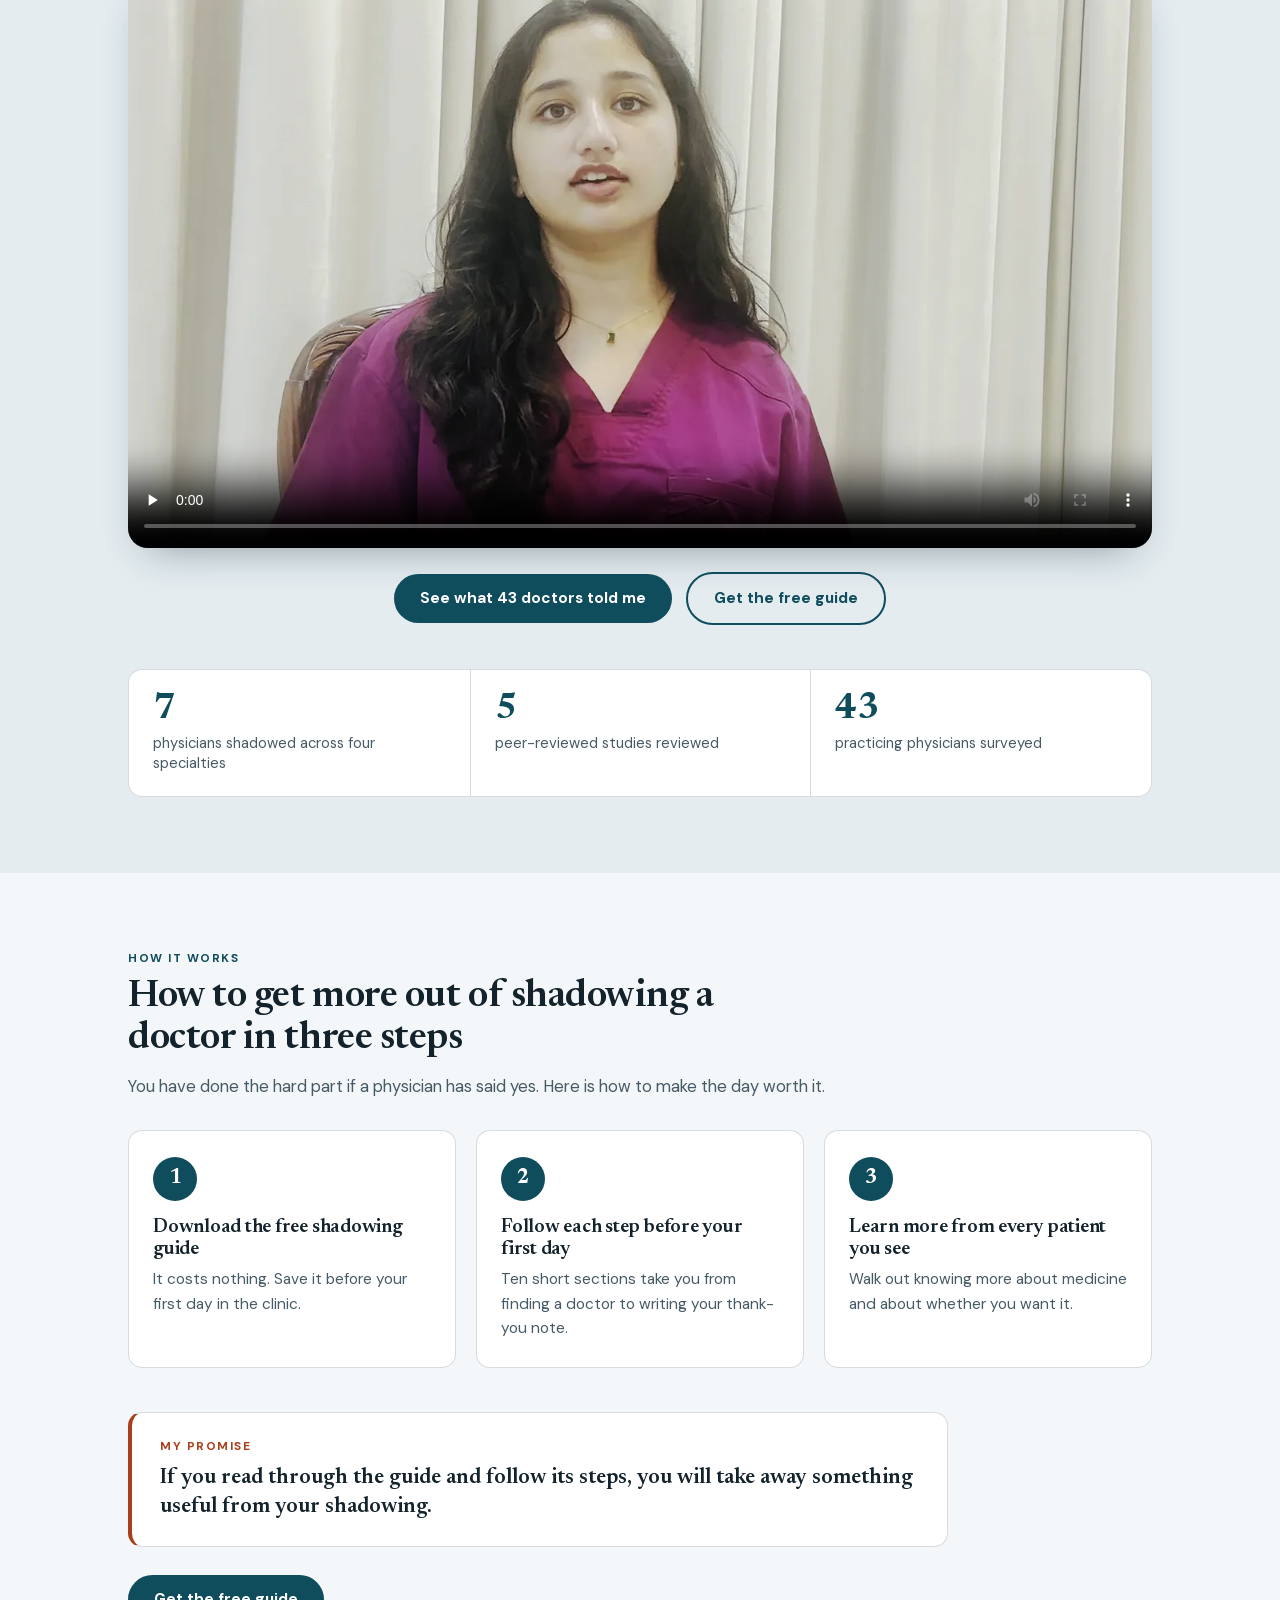
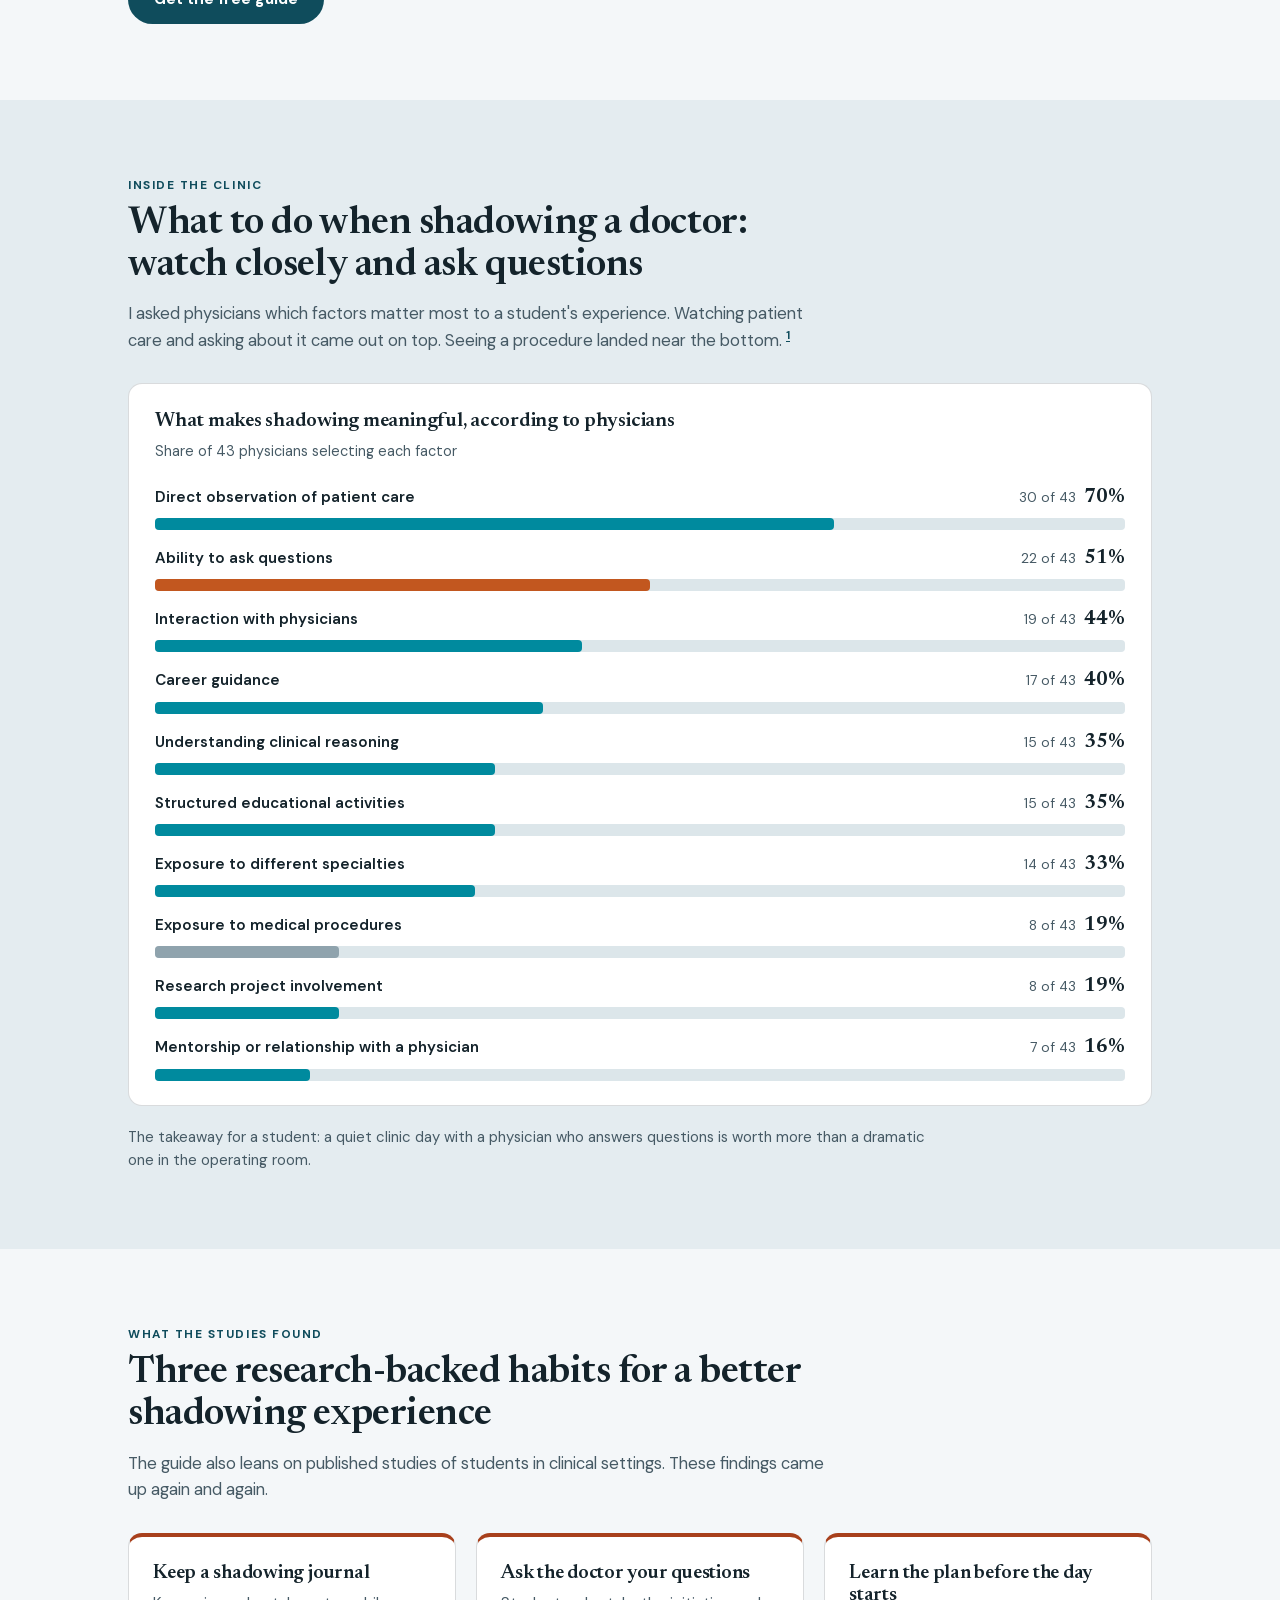
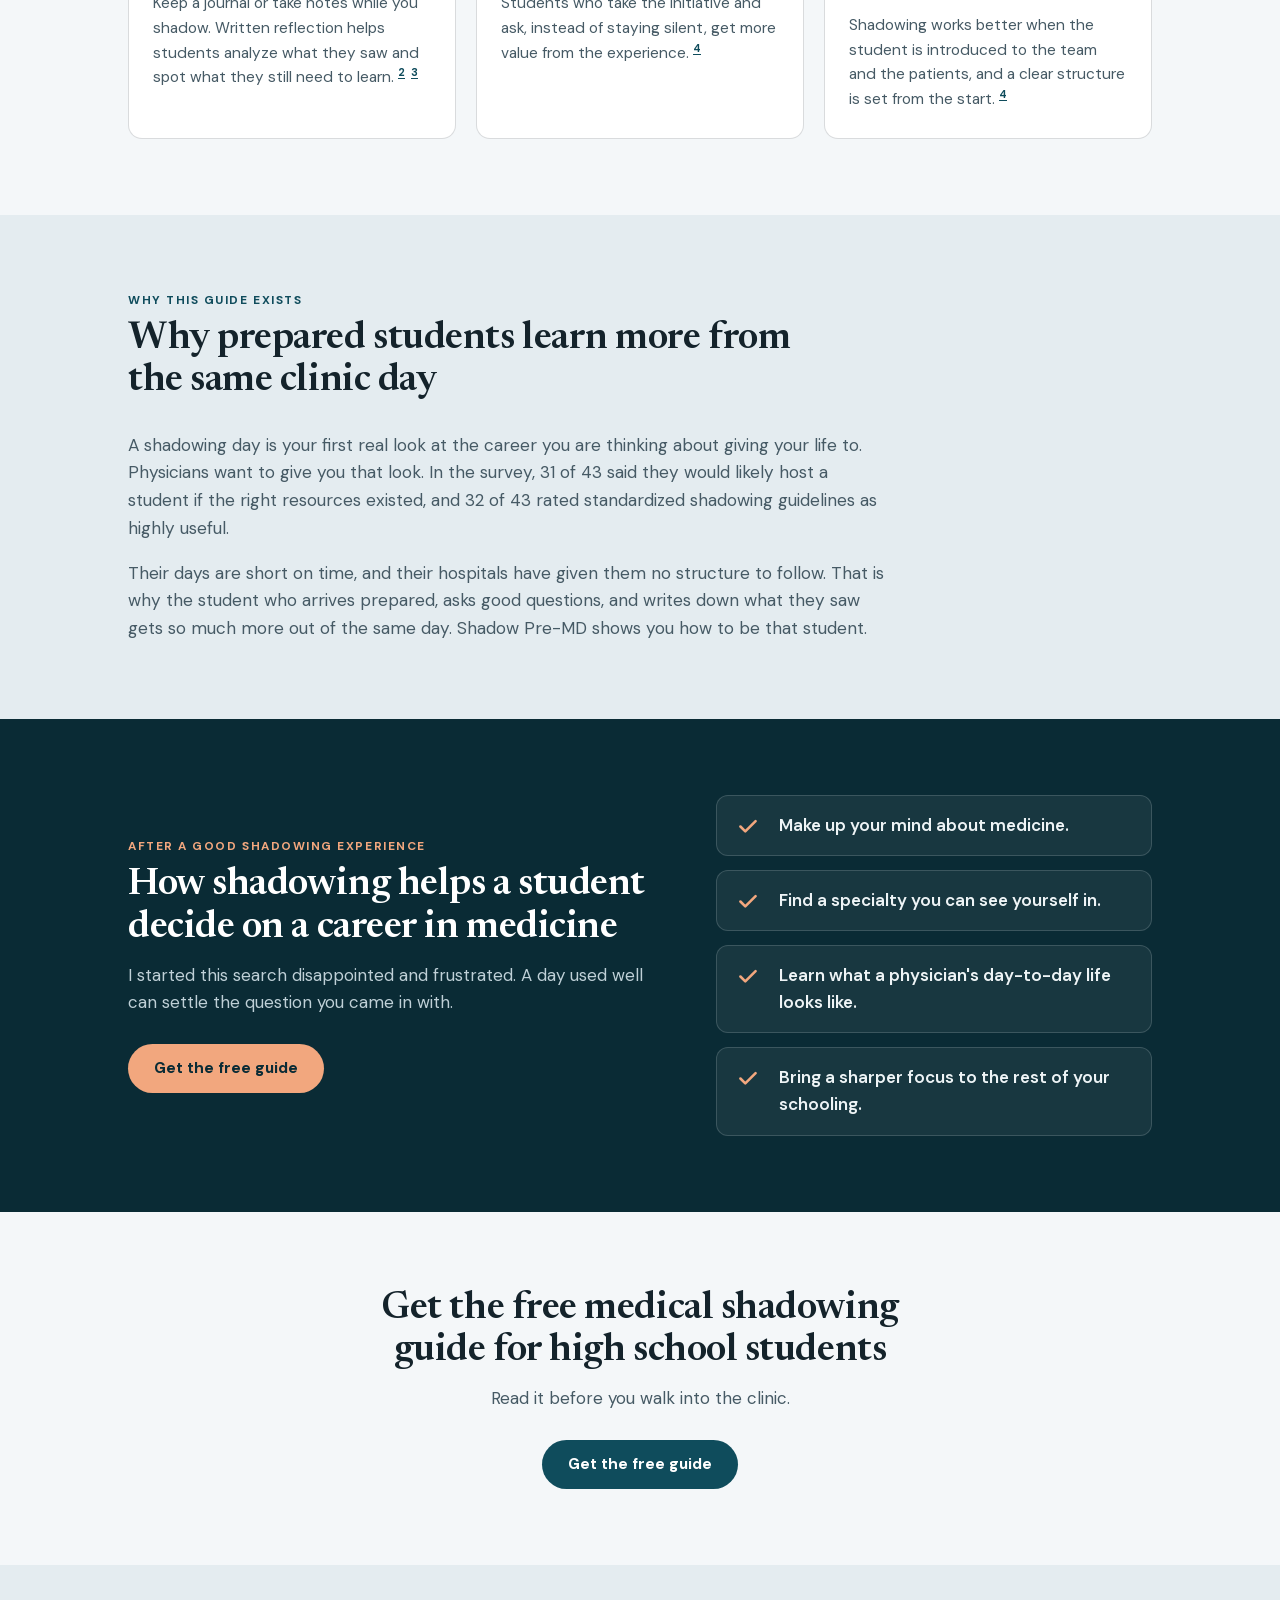
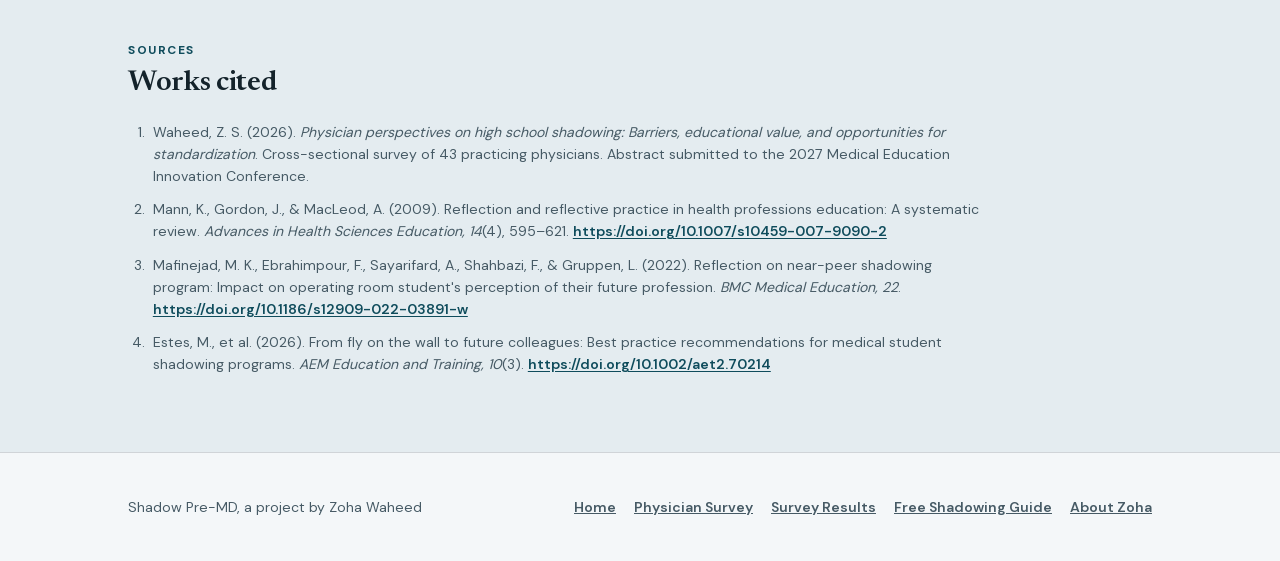
==== commit fe4c3ecb: "Add Zoha's shadowing video to the home page Edited from her two takes, with captions and graphics in" ====
--- a/index.html
+++ b/index.html
@@ -23,8 +23,8 @@
 <link rel="preload" as="image" type="image/webp" href="images/hero-student-doctor-960.webp" imagesrcset="images/hero-student-doctor-600.webp 600w, images/hero-student-doctor-800.webp 800w, images/hero-student-doctor-960.webp 960w" imagesizes="(max-width: 860px) calc(100vw - 40px), 500px" fetchpriority="high">
 <link rel="preload" href="fonts/newsreader-normal.woff2" as="font" type="font/woff2" crossorigin>
 <link rel="preload" href="fonts/dm-sans-normal.woff2" as="font" type="font/woff2" crossorigin>
-<style>@font-face{font-family:'Newsreader';font-style:normal;font-weight:600 700;font-display:swap;src:url(fonts/newsreader-normal.woff2) format('woff2')}@font-face{font-family:'DM Sans';font-style:normal;font-weight:400 700;font-display:swap;src:url(fonts/dm-sans-normal.woff2) format('woff2')}:root{--bg:#F4F7F9;--bg-alt:#E4ECF0;--card:#FFFFFF;--ink:#14232B;--ink-soft:#465A65;--primary:#0F4C5C;--primary-dk:#0A2B35;--accent:#A8401C;--on-dark:#EEF4F6;--on-dark-soft:#BFD0D7;--accent-dark-bg:#F2A77E;--c1:#008A9E;--c2:#C2571F;--track:#DCE6EA;--line:rgba(20,35,43,0.16);--radius:14px;--wrap:1080px;--flow-tight:0.35em;--flow-block:44px;--flow-section:76px}*{box-sizing:border-box}html{scroll-behavior:smooth;scroll-padding-top:84px}@media (prefers-reduced-motion:reduce){html{scroll-behavior:auto}*{animation-duration:0.001ms !important;transition-duration:0.001ms !important}}body{margin:0;background:var(--bg);color:var(--ink);font-family:'DM Sans',ui-sans-serif,system-ui,-apple-system,'Segoe UI',sans-serif;font-size:17px;line-height:1.6;-webkit-font-smoothing:antialiased}h1,h2,h3{font-family:'Newsreader',Georgia,'Times New Roman',serif;font-weight:600;line-height:1.12;margin:0 0 var(--flow-tight);color:var(--ink);letter-spacing:-0.012em}p{margin:0 0 1em}p:last-child{margin-bottom:0}a{color:inherit}img{max-width:100%;height:auto}.wrap{max-width:var(--wrap);margin:0 auto;padding:0 28px}.sr-only{position:absolute;width:1px;height:1px;padding:0;margin:-1px;overflow:hidden;clip:rect(0,0,0,0);white-space:nowrap;border:0}.skip{position:absolute;left:-9999px;top:10px;background:var(--card);color:var(--ink);padding:12px 18px;border-radius:999px;z-index:100;text-decoration:none;font-weight:700;border:2px solid var(--primary)}.skip:focus{left:16px}.eyebrow{font-weight:700;font-size:0.74rem;letter-spacing:0.13em;text-transform:uppercase;color:var(--primary);display:block;margin:0 0 8px}a:focus-visible,button:focus-visible{outline:3px solid var(--accent);outline-offset:3px;border-radius:4px}.cite{font-size:0.68em;vertical-align:super;font-weight:700;color:var(--primary);text-decoration:underline;text-underline-offset:2px;margin-left:2px;padding:0 2px}.textlink{color:var(--primary);font-weight:700;text-underline-offset:3px}nav.site{position:sticky;top:0;z-index:20;background:rgba(244,247,249,0.95);backdrop-filter:blur(8px);border-bottom:1px solid var(--line)}nav.site .wrap{display:flex;align-items:center;justify-content:space-between;gap:8px 20px;padding-top:12px;padding-bottom:12px;flex-wrap:wrap}.wordmark{font-family:'Newsreader',Georgia,serif;font-weight:700;font-size:1.22rem;letter-spacing:-0.01em;color:var(--ink);text-decoration:none;white-space:nowrap}.wordmark span{color:var(--accent)}nav.site ul{list-style:none;display:flex;align-items:center;gap:6px;margin:0;padding:0;font-size:0.92rem;font-weight:600}nav.site ul a{text-decoration:none;color:var(--ink-soft);display:inline-flex;align-items:center;min-height:44px;padding:0 10px;white-space:nowrap}nav.site ul a:hover{color:var(--primary);text-decoration:underline}nav.site ul a[aria-current="page"]{color:var(--ink);box-shadow:inset 0 -3px 0 var(--accent)}nav.site a.nav-cta{display:inline-flex;align-items:center;min-height:44px;background:var(--primary);color:#FFFFFF;padding:0 20px;border-radius:999px;font-size:0.88rem;font-weight:700;text-decoration:none;white-space:nowrap}nav.site a.nav-cta:hover{background:var(--primary-dk)}.nav-right{display:flex;align-items:center;gap:10px}.btn{display:inline-flex;align-items:center;justify-content:center;min-height:48px;background:var(--primary);color:#FFFFFF;text-decoration:none;font-weight:700;font-size:0.96rem;padding:12px 26px;border-radius:999px;transition:background 0.15s ease}.btn:hover{background:var(--primary-dk)}.btn.ghost{background:transparent;color:var(--primary);border:2px solid var(--primary)}.btn.ghost:hover{background:var(--primary);color:#FFFFFF}.btn.light{background:var(--accent-dark-bg);color:var(--primary-dk)}.btn.light:hover{background:#F7BD9D}.btn-row{display:flex;gap:14px;flex-wrap:wrap;align-items:center;margin-top:28px}section{padding:var(--flow-section) 0}.band{background:var(--bg-alt)}.section-head{max-width:700px;margin-bottom:30px}.section-head h2,.about-text h2,.after h2,.closing h2{font-size:clamp(1.75rem,3.2vw,2.35rem)}.section-head p{color:var(--ink-soft);font-size:1.04rem}.hero{padding:72px 0 76px}.split{display:grid;grid-template-columns:1.1fr 0.9fr;gap:54px;align-items:center}.split.flip{grid-template-columns:0.85fr 1.15fr}.hero h1{font-size:clamp(2.4rem,5.4vw,3.7rem)}.hero .lede{font-size:1.14rem;color:var(--ink-soft);margin-top:6px;max-width:34em}.page-hero{padding:60px 0 56px}.page-hero h1{font-size:clamp(2.1rem,4.6vw,3.1rem);max-width:18em}.page-hero .lede{font-size:1.1rem;color:var(--ink-soft);max-width:40em;margin-top:6px}.hero-panel{background:var(--primary-dk);color:var(--on-dark);border-radius:20px;padding:32px 30px 30px;box-shadow:0 22px 44px -24px rgba(10,43,53,0.7)}.hero-panel .eyebrow{color:var(--accent-dark-bg);margin-bottom:18px}.hp-rows{list-style:none;margin:0;padding:0;display:grid;gap:22px}.hp-rows .top{display:flex;align-items:baseline;gap:14px;margin-bottom:8px}.hp-rows .n{font-family:'Newsreader',Georgia,serif;font-weight:700;font-size:2.3rem;line-height:1;color:#FFFFFF;min-width:4.6rem}.hp-rows .t{font-size:0.96rem;line-height:1.4;color:var(--on-dark)}.hp-rows .track{height:8px;border-radius:4px;background:rgba(238,244,246,0.16);overflow:hidden}.hp-rows .fill{display:block;height:100%;border-radius:0 4px 4px 0;background:var(--accent-dark-bg)}.hero-panel .src{margin:22px 0 0;font-size:0.84rem;color:var(--on-dark-soft)}.hero-panel .src a{color:var(--accent-dark-bg)}.cards{display:grid;grid-template-columns:repeat(3,1fr);gap:20px}.card{background:var(--card);border:1px solid var(--line);border-radius:var(--radius);padding:26px 24px;border-top:4px solid var(--accent)}.card h3{font-size:1.22rem}.card p{font-size:0.96rem;color:var(--ink-soft)}.card .num{font-family:'Newsreader',Georgia,serif;font-weight:700;font-size:clamp(2.1rem,3.6vw,2.7rem);line-height:1;letter-spacing:-0.02em;color:var(--primary);margin:0 0 8px}.problem{border-top:0;padding:30px 26px 28px;text-align:left}.problem .icon{width:64px;height:64px;border-radius:16px;background:var(--bg-alt);color:var(--primary);display:flex;align-items:center;justify-content:center;margin-bottom:18px}.problem .icon svg{width:36px;height:36px}.problem .num{font-size:clamp(2.6rem,4.4vw,3.2rem);color:var(--accent);margin-bottom:4px}.problem .of{font-size:0.84rem;font-weight:700;letter-spacing:0.04em;color:var(--ink-soft);margin:10px 0 0}.punch{font-family:'Newsreader',Georgia,serif;font-weight:600;font-size:clamp(1.25rem,2.3vw,1.55rem);line-height:1.3;color:var(--primary);max-width:760px;margin:var(--flow-block) 0 0;border-left:4px solid var(--accent);padding-left:20px}.punch + p{max-width:760px;color:var(--ink-soft);margin:14px 0 0;padding-left:24px}.strip{list-style:none;margin:var(--flow-block) 0 0;padding:0;display:grid;grid-template-columns:repeat(3,1fr);gap:0;background:var(--card);border:1px solid var(--line);border-radius:var(--radius)}.strip.four{grid-template-columns:repeat(4,1fr)}.strip li{padding:22px 24px;border-left:1px solid var(--line)}.strip li:first-child{border-left:0}.strip .n{display:block;font-family:'Newsreader',Georgia,serif;font-weight:700;font-size:2.2rem;line-height:1;color:var(--primary);margin-bottom:6px}.strip .t{font-size:0.92rem;color:var(--ink-soft);line-height:1.4;display:block}.charts{display:grid;grid-template-columns:1fr 1fr;gap:20px}.chart{background:var(--card);border:1px solid var(--line);border-radius:var(--radius);padding:26px 26px 24px;margin:0}.chart.stack{margin-top:20px}.chart h3{font-size:1.25rem}.chart .sub{font-size:0.9rem;color:var(--ink-soft);margin:0 0 20px}.chart .foot{font-size:0.86rem;color:var(--ink-soft);margin:20px 0 0}.qnum{display:inline-block;font-weight:700;font-size:0.74rem;letter-spacing:0.12em;text-transform:uppercase;color:var(--accent);margin:0 0 8px}.bars{list-style:none;margin:0;padding:0;display:grid;gap:14px}.bars .lab{display:flex;justify-content:space-between;align-items:baseline;gap:12px;font-size:0.95rem;font-weight:600;color:var(--ink);margin-bottom:5px}.bars .val{white-space:nowrap;font-weight:400;color:var(--ink-soft);font-size:0.86rem}.bars .val b{font-family:'Newsreader',Georgia,serif;font-size:1.18rem;font-weight:700;color:var(--ink);margin-left:8px}.bars .track{height:12px;background:var(--track);border-radius:4px;overflow:hidden}.bars .fill{display:block;height:100%;background:var(--c1);border-radius:0 4px 4px 0}.bars li.muted .fill{background:#8FA3AD}.bars li.hl .fill{background:var(--c2)}.legend{list-style:none;margin:0 0 18px;padding:0;display:flex;flex-wrap:wrap;gap:8px 22px;font-size:0.9rem;color:var(--ink-soft);font-weight:600}.legend li{display:inline-flex;align-items:center;gap:8px}.mk{display:inline-block;width:14px;height:14px;flex:none}.mk.host{background:var(--c1);border-radius:50%}.mk.never{background:var(--c2);transform:rotate(45deg);border-radius:2px;width:12px;height:12px}.dumb{list-style:none;margin:0;padding:0;display:grid;gap:18px}.dumb .lab{display:flex;justify-content:space-between;align-items:baseline;gap:12px;font-size:0.95rem;font-weight:600;margin-bottom:8px}.dumb .gap{white-space:nowrap;font-size:0.86rem;font-weight:400;color:var(--ink-soft)}.dumb .gap b{font-family:'Newsreader',Georgia,serif;font-size:1.1rem;color:var(--ink);margin-left:6px}.dumb .rail{position:relative;height:22px;margin:0 9px}.dumb .rail:before{content:"";position:absolute;left:-9px;right:-9px;top:9px;height:4px;border-radius:2px;background:var(--track)}.dumb .link{position:absolute;top:9px;height:4px;background:#9FB2BB}.dumb .pt{position:absolute;top:2px;width:18px;height:18px;margin-left:-9px;border:2px solid #FFFFFF}.dumb .pt.host{background:var(--c1);border-radius:50%}.dumb .pt.never{background:var(--c2);transform:rotate(45deg) scale(0.86);border-radius:3px}.dumb .nums{display:flex;gap:18px;font-size:0.84rem;color:var(--ink-soft);margin-top:6px}.axis{display:flex;justify-content:space-between;font-size:0.76rem;color:var(--ink-soft);margin:14px 0 0}.cols{display:grid;grid-template-columns:repeat(5,1fr);gap:10px;align-items:end;height:190px;margin:0;padding:0;list-style:none;border-bottom:2px solid var(--track)}.cols li{display:flex;flex-direction:column;justify-content:flex-end;align-items:center;height:100%}.cols .c{font-family:'Newsreader',Georgia,serif;font-weight:700;font-size:1.1rem;margin-bottom:4px}.cols .b{width:100%;max-width:64px;background:var(--c1);border-radius:4px 4px 0 0;min-height:2px}.cols li.lo .b{background:#8FA3AD}.cols-x{display:grid;grid-template-columns:repeat(5,1fr);gap:10px;margin:8px 0 0;padding:0;list-style:none;text-align:center;font-size:0.84rem;color:var(--ink-soft);font-weight:600}.cols-ends{display:flex;justify-content:space-between;font-size:0.78rem;color:var(--ink-soft);margin-top:2px}.mean{font-size:0.95rem;color:var(--ink-soft);margin:0 0 18px}.mean b{font-family:'Newsreader',Georgia,serif;font-size:1.7rem;color:var(--ink);margin-right:6px}.waffle{display:grid;grid-template-columns:repeat(11,1fr);gap:7px;max-width:420px;margin:0;padding:0;list-style:none}.waffle span{aspect-ratio:1/1;border-radius:50%;background:var(--c1)}.waffle span.never{background:var(--c2);border-radius:3px;transform:rotate(45deg) scale(0.8)}.pairs{list-style:none;margin:0;padding:0;display:grid;gap:14px}.pairs li{display:grid;grid-template-columns:1fr 44px 1fr;align-items:center;gap:10px;background:var(--card);border:1px solid var(--line);border-radius:var(--radius);padding:18px 20px}.pairs .side .k{display:block;font-size:0.72rem;font-weight:700;letter-spacing:0.12em;text-transform:uppercase;color:var(--ink-soft);margin-bottom:4px}.pairs .side .v{display:flex;align-items:baseline;gap:10px;font-weight:600;line-height:1.3}.pairs .side .v b{font-family:'Newsreader',Georgia,serif;font-size:1.7rem;line-height:1;color:var(--accent)}.pairs .side.res .v b{color:var(--primary)}.pairs .arrow{color:#7F949E;display:flex;justify-content:center}.pairs .arrow svg{width:30px;height:30px}.tablewrap{overflow-x:auto;margin-top:22px}table.data{border-collapse:collapse;width:100%;font-size:0.9rem;min-width:520px}table.data th,table.data td{text-align:right;padding:9px 10px;border-bottom:1px solid var(--line)}table.data th:first-child,table.data td:first-child{text-align:left}table.data thead th{font-size:0.74rem;letter-spacing:0.08em;text-transform:uppercase;color:var(--ink-soft)}table.data tr.sig td{background:#FBF1EC;font-weight:600}.note{margin-top:20px;font-size:0.93rem;color:var(--ink-soft);max-width:820px}.finding{margin-top:var(--flow-block)}.finding:first-of-type{margin-top:0}.finding>h3{font-size:clamp(1.35rem,2.4vw,1.65rem);max-width:26em}.finding>p{color:var(--ink-soft);max-width:46em;margin-bottom:20px}.limits{list-style:none;margin:0;padding:0;display:grid;grid-template-columns:1fr 1fr;gap:16px}.limits li{background:var(--card);border:1px solid var(--line);border-radius:var(--radius);padding:20px 22px}.limits h3{font-size:1.1rem}.limits p{font-size:0.93rem;color:var(--ink-soft)}.qlist{margin:0;padding-left:1.3rem;display:grid;gap:8px;max-width:46em;color:var(--ink-soft)}.qlist li{padding-left:4px}.about-photo{border-radius:20px;overflow:hidden;aspect-ratio:4/5;box-shadow:0 18px 40px -20px rgba(20,35,43,0.45);background:var(--bg-alt)}.about-photo img{width:100%;height:100%;object-fit:cover;object-position:center 20%;display:block}.about-text p{color:var(--ink-soft);font-size:1.02rem}.about-text p.name-line{color:var(--ink);font-weight:600;font-size:1.08rem}.steps{list-style:none;margin:0;padding:0;display:grid;grid-template-columns:repeat(3,1fr);gap:20px;counter-reset:step}.steps li{background:var(--card);border:1px solid var(--line);border-radius:var(--radius);padding:26px 24px;counter-increment:step}.steps li:before{content:counter(step);display:flex;align-items:center;justify-content:center;width:44px;height:44px;border-radius:50%;background:var(--primary);color:#FFFFFF;font-family:'Newsreader',Georgia,serif;font-weight:700;font-size:1.3rem;margin-bottom:16px}.steps h3{font-size:1.22rem}.steps p{font-size:0.96rem;color:var(--ink-soft)}.promise{margin-top:var(--flow-block);background:var(--card);border:1px solid var(--line);border-left:4px solid var(--accent);border-radius:var(--radius);padding:24px 28px;max-width:820px}.promise .eyebrow{color:var(--accent)}.promise p{font-family:'Newsreader',Georgia,serif;font-weight:600;font-size:clamp(1.15rem,2vw,1.35rem);line-height:1.35;color:var(--ink)}.explain{max-width:760px}.explain p{font-size:1.08rem;color:var(--ink-soft)}.after{background:var(--primary-dk);color:var(--on-dark)}.after h2{color:#FFFFFF}.after p{color:var(--on-dark-soft)}.after .eyebrow{color:var(--accent-dark-bg)}.outcomes{list-style:none;margin:0;padding:0;display:grid;gap:14px}.outcomes li{display:grid;grid-template-columns:30px 1fr;gap:14px;align-items:start;background:rgba(255,255,255,0.06);border:1px solid rgba(238,244,246,0.16);border-radius:12px;padding:16px 18px;font-weight:600;color:var(--on-dark)}.outcomes svg{width:26px;height:26px;margin-top:1px}.closing{text-align:center}.closing .wrap{max-width:640px}.closing p{color:var(--ink-soft)}.closing .btn-row{justify-content:center}.refs ol{max-width:860px;margin:0;padding-left:1.3rem;display:grid;gap:12px;font-size:0.88rem;color:var(--ink-soft);line-height:1.55}.refs li{padding-left:4px}.refs h2{font-size:clamp(1.4rem,2.6vw,1.8rem)}.refs a.src{color:var(--primary);font-weight:600;text-underline-offset:2px;word-break:break-word}footer{border-top:1px solid var(--line);padding:32px 0;font-size:0.88rem;color:var(--ink-soft)}footer .wrap{display:flex;justify-content:space-between;align-items:center;flex-wrap:wrap;gap:10px 24px}footer ul{list-style:none;display:flex;flex-wrap:wrap;gap:4px 18px;margin:0;padding:0;font-weight:600}footer ul a{display:inline-flex;align-items:center;min-height:44px}@media (max-width:860px){.split,.split.flip{grid-template-columns:1fr;gap:36px}.about-photo{max-width:400px;margin:0 auto;width:100%}.cards,.steps,.charts,.limits{grid-template-columns:1fr}.strip.four{grid-template-columns:1fr 1fr}.strip.four li:nth-child(3){border-left:0}.strip.four li:nth-child(n+3){border-top:1px solid var(--line)}}@media (max-width:900px){nav.site ul{order:3;width:100%;justify-content:space-between;gap:0;border-top:1px solid var(--line);margin-top:2px}nav.site ul a{padding:0 4px;font-size:0.86rem}html{scroll-padding-top:130px}}@media (min-width:560px) and (max-width:900px){nav.site ul{justify-content:flex-start;gap:18px}}@media (max-width:620px){:root{--flow-section:54px;--flow-block:34px}.wrap{padding:0 20px}.hero{padding:40px 0 54px}.page-hero{padding:40px 0 44px}.hero-panel{padding:28px 22px 26px}.btn-row .btn{width:100%}.strip,.strip.four{grid-template-columns:1fr}.strip li,.strip.four li:nth-child(n){border-left:0;border-top:1px solid var(--line)}.strip li:first-child,.strip.four li:first-child{border-top:0}.chart{padding:22px 18px 20px}.pairs li{grid-template-columns:1fr;gap:6px}.pairs .arrow svg{transform:rotate(90deg)}.pairs .arrow{justify-content:flex-start}.cols{height:160px;gap:6px}.cols-x{gap:6px}}.hero .eyebrow,.page-hero .eyebrow{margin-bottom:12px}:root{--gold:#D9A441}.sec-head{display:grid;grid-template-columns:auto 1fr;gap:18px;align-items:baseline;padding-bottom:18px;border-bottom:1px solid var(--line)}.sec-num{font-weight:700;font-size:0.95rem;letter-spacing:0.06em;color:var(--accent)}.sec-head h2{font-size:clamp(1.9rem,3.8vw,2.7rem);margin-bottom:0.18em}.kicker{font-size:0.78rem;font-weight:700;letter-spacing:0.12em;text-transform:uppercase;color:var(--ink-soft);margin:0}.lead{font-size:1.1rem;color:var(--ink);max-width:46em;margin:22px 0 0}.stats{list-style:none;margin:28px 0 0;padding:0;display:grid;grid-template-columns:repeat(3,1fr);gap:20px}.stats li{background:var(--card);border:1px solid var(--line);border-radius:var(--radius);padding:24px 24px 22px;border-bottom:6px solid var(--c2)}.stats li.teal{border-bottom-color:var(--c1)}.stats li.gold{border-bottom-color:var(--gold)}.stats .n{display:block;font-family:'Newsreader',Georgia,serif;font-weight:700;font-size:clamp(2.2rem,4vw,2.9rem);line-height:1;letter-spacing:-0.02em;color:var(--primary);margin-bottom:10px}.stats .t{display:block;font-size:0.95rem;font-weight:600;color:var(--ink-soft);line-height:1.45}.stats + .charts,.stats + .chart{margin-top:20px}.charts.duo{grid-template-columns:0.8fr 1.2fr}.donut{position:relative;width:min(240px,78%);margin:4px auto 18px}.donut svg{display:block;width:100%;height:auto}.donut .mid{position:absolute;inset:0;display:flex;flex-direction:column;align-items:center;justify-content:center;text-align:center;padding:0 26%}.donut .mid .n{font-family:'Newsreader',Georgia,serif;font-weight:700;font-size:2.1rem;line-height:1;color:var(--ink)}.donut .mid .t{font-size:0.78rem;color:var(--ink-soft);line-height:1.25;margin-top:4px}.legend.center{justify-content:center;margin:0}.legend .sw{display:inline-block;width:22px;height:6px;border-radius:3px;flex:none}.band-quote{position:relative;margin:28px 0 0;padding:34px 36px 32px 72px;background:var(--primary-dk);color:#FFFFFF;border-radius:18px}.band-quote:before{content:"\201C";position:absolute;left:28px;top:14px;font-family:'Newsreader',Georgia,serif;font-size:4.2rem;line-height:1;color:var(--accent-dark-bg)}.band-quote p{font-family:'Newsreader',Georgia,serif;font-style:italic;font-weight:600;font-size:clamp(1.2rem,2.2vw,1.5rem);line-height:1.38;margin:0;max-width:40em}.band-quote cite{display:block;margin-top:12px;font-style:normal;font-size:0.8rem;font-weight:700;letter-spacing:0.12em;text-transform:uppercase;color:var(--accent-dark-bg)}.sub-h{font-size:1.3rem;margin:var(--flow-block) 0 16px}.glance h2{font-size:clamp(1.75rem,3.2vw,2.35rem);max-width:22em}.glance-grid{list-style:none;margin:28px 0 0;padding:0;display:grid;grid-template-columns:1fr 1fr;gap:18px}.glance-grid li{background:rgba(255,255,255,0.07);border:1px solid rgba(238,244,246,0.16);border-radius:var(--radius);padding:24px 26px}.glance-grid .n{display:block;font-family:'Newsreader',Georgia,serif;font-weight:700;font-size:2.5rem;line-height:1;color:var(--accent-dark-bg);margin-bottom:8px}.glance-grid .t{display:block;font-weight:600;color:var(--on-dark);font-size:0.98rem}.btn.ghost.on-dark{color:var(--on-dark);border-color:var(--on-dark-soft)}.btn.ghost.on-dark:hover{background:var(--on-dark);color:var(--primary-dk)}@media (max-width:860px){.charts.duo{grid-template-columns:1fr}}@media (max-width:700px){.stats{grid-template-columns:1fr}}@media (max-width:620px){.sec-head{grid-template-columns:1fr;gap:4px}.band-quote{padding:58px 24px 26px}.band-quote:before{left:22px;top:10px}.glance-grid{grid-template-columns:1fr}}.hero-photo{margin:0;border-radius:20px;overflow:hidden;aspect-ratio:3/2;background:var(--bg-alt);box-shadow:0 22px 44px -24px rgba(10,43,53,0.6)}.hero-photo img{display:block;width:100%;height:100%;object-fit:cover}@media (max-width:860px){.hero .split,.page-hero .split{gap:26px}.hero .hero-photo,.page-hero .hero-photo{order:-1;aspect-ratio:16/10}}</style>
-<script type="application/ld+json">{"@context":"https://schema.org","@graph":[{"@type":"WebSite","@id":"https://odyssey-jotun.github.io/Shadow-Pre-MD/#site","url":"https://odyssey-jotun.github.io/Shadow-Pre-MD/","name":"Shadow Pre-MD","description":"A free guide to medical shadowing for high school students.","author":{"@id":"https://odyssey-jotun.github.io/Shadow-Pre-MD/#zoha"},"inLanguage":"en-US"},{"@type":"Person","@id":"https://odyssey-jotun.github.io/Shadow-Pre-MD/#zoha","name":"Zoha Waheed","description":"High school student and author of Shadow Pre-MD, a free guide to medical shadowing.","image":"https://odyssey-jotun.github.io/Shadow-Pre-MD/images/zoha-800.webp","url":"https://odyssey-jotun.github.io/Shadow-Pre-MD/#about"},{"@type":"WebPage","@id":"https://odyssey-jotun.github.io/Shadow-Pre-MD/#page","url":"https://odyssey-jotun.github.io/Shadow-Pre-MD/","name":"How to Shadow a Doctor in High School | Shadow Pre-MD","headline":"How to Shadow a Doctor in High School | Shadow Pre-MD","description":"A free guide to shadowing a doctor in high school: how to prepare, what to watch, and which questions to ask. Built from a survey of 43 physicians.","isPartOf":{"@id":"https://odyssey-jotun.github.io/Shadow-Pre-MD/#site"},"author":{"@id":"https://odyssey-jotun.github.io/Shadow-Pre-MD/#zoha"},"inLanguage":"en-US","datePublished":"2026-09-29","dateModified":"2026-09-29","about":"Medical shadowing for high school students"}]}</script>
+<style>@font-face{font-family:'Newsreader';font-style:normal;font-weight:600 700;font-display:swap;src:url(fonts/newsreader-normal.woff2) format('woff2')}@font-face{font-family:'DM Sans';font-style:normal;font-weight:400 700;font-display:swap;src:url(fonts/dm-sans-normal.woff2) format('woff2')}:root{--bg:#F4F7F9;--bg-alt:#E4ECF0;--card:#FFFFFF;--ink:#14232B;--ink-soft:#465A65;--primary:#0F4C5C;--primary-dk:#0A2B35;--accent:#A8401C;--on-dark:#EEF4F6;--on-dark-soft:#BFD0D7;--accent-dark-bg:#F2A77E;--c1:#008A9E;--c2:#C2571F;--track:#DCE6EA;--line:rgba(20,35,43,0.16);--radius:14px;--wrap:1080px;--flow-tight:0.35em;--flow-block:44px;--flow-section:76px}*{box-sizing:border-box}html{scroll-behavior:smooth;scroll-padding-top:84px}@media (prefers-reduced-motion:reduce){html{scroll-behavior:auto}*{animation-duration:0.001ms !important;transition-duration:0.001ms !important}}body{margin:0;background:var(--bg);color:var(--ink);font-family:'DM Sans',ui-sans-serif,system-ui,-apple-system,'Segoe UI',sans-serif;font-size:17px;line-height:1.6;-webkit-font-smoothing:antialiased}h1,h2,h3{font-family:'Newsreader',Georgia,'Times New Roman',serif;font-weight:600;line-height:1.12;margin:0 0 var(--flow-tight);color:var(--ink);letter-spacing:-0.012em}p{margin:0 0 1em}p:last-child{margin-bottom:0}a{color:inherit}img{max-width:100%;height:auto}.wrap{max-width:var(--wrap);margin:0 auto;padding:0 28px}.sr-only{position:absolute;width:1px;height:1px;padding:0;margin:-1px;overflow:hidden;clip:rect(0,0,0,0);white-space:nowrap;border:0}.skip{position:absolute;left:-9999px;top:10px;background:var(--card);color:var(--ink);padding:12px 18px;border-radius:999px;z-index:100;text-decoration:none;font-weight:700;border:2px solid var(--primary)}.skip:focus{left:16px}.eyebrow{font-weight:700;font-size:0.74rem;letter-spacing:0.13em;text-transform:uppercase;color:var(--primary);display:block;margin:0 0 8px}a:focus-visible,button:focus-visible{outline:3px solid var(--accent);outline-offset:3px;border-radius:4px}.cite{font-size:0.68em;vertical-align:super;font-weight:700;color:var(--primary);text-decoration:underline;text-underline-offset:2px;margin-left:2px;padding:0 2px}.textlink{color:var(--primary);font-weight:700;text-underline-offset:3px}nav.site{position:sticky;top:0;z-index:20;background:rgba(244,247,249,0.95);backdrop-filter:blur(8px);border-bottom:1px solid var(--line)}nav.site .wrap{display:flex;align-items:center;justify-content:space-between;gap:8px 20px;padding-top:12px;padding-bottom:12px;flex-wrap:wrap}.wordmark{font-family:'Newsreader',Georgia,serif;font-weight:700;font-size:1.22rem;letter-spacing:-0.01em;color:var(--ink);text-decoration:none;white-space:nowrap}.wordmark span{color:var(--accent)}nav.site ul{list-style:none;display:flex;align-items:center;gap:6px;margin:0;padding:0;font-size:0.92rem;font-weight:600}nav.site ul a{text-decoration:none;color:var(--ink-soft);display:inline-flex;align-items:center;min-height:44px;padding:0 10px;white-space:nowrap}nav.site ul a:hover{color:var(--primary);text-decoration:underline}nav.site ul a[aria-current="page"]{color:var(--ink);box-shadow:inset 0 -3px 0 var(--accent)}nav.site a.nav-cta{display:inline-flex;align-items:center;min-height:44px;background:var(--primary);color:#FFFFFF;padding:0 20px;border-radius:999px;font-size:0.88rem;font-weight:700;text-decoration:none;white-space:nowrap}nav.site a.nav-cta:hover{background:var(--primary-dk)}.nav-right{display:flex;align-items:center;gap:10px}.btn{display:inline-flex;align-items:center;justify-content:center;min-height:48px;background:var(--primary);color:#FFFFFF;text-decoration:none;font-weight:700;font-size:0.96rem;padding:12px 26px;border-radius:999px;transition:background 0.15s ease}.btn:hover{background:var(--primary-dk)}.btn.ghost{background:transparent;color:var(--primary);border:2px solid var(--primary)}.btn.ghost:hover{background:var(--primary);color:#FFFFFF}.btn.light{background:var(--accent-dark-bg);color:var(--primary-dk)}.btn.light:hover{background:#F7BD9D}.btn-row{display:flex;gap:14px;flex-wrap:wrap;align-items:center;margin-top:28px}section{padding:var(--flow-section) 0}.band{background:var(--bg-alt)}.section-head{max-width:700px;margin-bottom:30px}.section-head h2,.about-text h2,.after h2,.closing h2{font-size:clamp(1.75rem,3.2vw,2.35rem)}.section-head p{color:var(--ink-soft);font-size:1.04rem}.hero{padding:72px 0 76px}.split{display:grid;grid-template-columns:1.1fr 0.9fr;gap:54px;align-items:center}.split.flip{grid-template-columns:0.85fr 1.15fr}.hero h1{font-size:clamp(2.4rem,5.4vw,3.7rem)}.hero .lede{font-size:1.14rem;color:var(--ink-soft);margin-top:6px;max-width:34em}.page-hero{padding:60px 0 56px}.page-hero h1{font-size:clamp(2.1rem,4.6vw,3.1rem);max-width:18em}.page-hero .lede{font-size:1.1rem;color:var(--ink-soft);max-width:40em;margin-top:6px}.hero-panel{background:var(--primary-dk);color:var(--on-dark);border-radius:20px;padding:32px 30px 30px;box-shadow:0 22px 44px -24px rgba(10,43,53,0.7)}.hero-panel .eyebrow{color:var(--accent-dark-bg);margin-bottom:18px}.hp-rows{list-style:none;margin:0;padding:0;display:grid;gap:22px}.hp-rows .top{display:flex;align-items:baseline;gap:14px;margin-bottom:8px}.hp-rows .n{font-family:'Newsreader',Georgia,serif;font-weight:700;font-size:2.3rem;line-height:1;color:#FFFFFF;min-width:4.6rem}.hp-rows .t{font-size:0.96rem;line-height:1.4;color:var(--on-dark)}.hp-rows .track{height:8px;border-radius:4px;background:rgba(238,244,246,0.16);overflow:hidden}.hp-rows .fill{display:block;height:100%;border-radius:0 4px 4px 0;background:var(--accent-dark-bg)}.hero-panel .src{margin:22px 0 0;font-size:0.84rem;color:var(--on-dark-soft)}.hero-panel .src a{color:var(--accent-dark-bg)}.cards{display:grid;grid-template-columns:repeat(3,1fr);gap:20px}.card{background:var(--card);border:1px solid var(--line);border-radius:var(--radius);padding:26px 24px;border-top:4px solid var(--accent)}.card h3{font-size:1.22rem}.card p{font-size:0.96rem;color:var(--ink-soft)}.card .num{font-family:'Newsreader',Georgia,serif;font-weight:700;font-size:clamp(2.1rem,3.6vw,2.7rem);line-height:1;letter-spacing:-0.02em;color:var(--primary);margin:0 0 8px}.problem{border-top:0;padding:30px 26px 28px;text-align:left}.problem .icon{width:64px;height:64px;border-radius:16px;background:var(--bg-alt);color:var(--primary);display:flex;align-items:center;justify-content:center;margin-bottom:18px}.problem .icon svg{width:36px;height:36px}.problem .num{font-size:clamp(2.6rem,4.4vw,3.2rem);color:var(--accent);margin-bottom:4px}.problem .of{font-size:0.84rem;font-weight:700;letter-spacing:0.04em;color:var(--ink-soft);margin:10px 0 0}.punch{font-family:'Newsreader',Georgia,serif;font-weight:600;font-size:clamp(1.25rem,2.3vw,1.55rem);line-height:1.3;color:var(--primary);max-width:760px;margin:var(--flow-block) 0 0;border-left:4px solid var(--accent);padding-left:20px}.punch + p{max-width:760px;color:var(--ink-soft);margin:14px 0 0;padding-left:24px}.strip{list-style:none;margin:var(--flow-block) 0 0;padding:0;display:grid;grid-template-columns:repeat(3,1fr);gap:0;background:var(--card);border:1px solid var(--line);border-radius:var(--radius)}.strip.four{grid-template-columns:repeat(4,1fr)}.strip li{padding:22px 24px;border-left:1px solid var(--line)}.strip li:first-child{border-left:0}.strip .n{display:block;font-family:'Newsreader',Georgia,serif;font-weight:700;font-size:2.2rem;line-height:1;color:var(--primary);margin-bottom:6px}.strip .t{font-size:0.92rem;color:var(--ink-soft);line-height:1.4;display:block}.charts{display:grid;grid-template-columns:1fr 1fr;gap:20px}.chart{background:var(--card);border:1px solid var(--line);border-radius:var(--radius);padding:26px 26px 24px;margin:0}.chart.stack{margin-top:20px}.chart h3{font-size:1.25rem}.chart .sub{font-size:0.9rem;color:var(--ink-soft);margin:0 0 20px}.chart .foot{font-size:0.86rem;color:var(--ink-soft);margin:20px 0 0}.qnum{display:inline-block;font-weight:700;font-size:0.74rem;letter-spacing:0.12em;text-transform:uppercase;color:var(--accent);margin:0 0 8px}.bars{list-style:none;margin:0;padding:0;display:grid;gap:14px}.bars .lab{display:flex;justify-content:space-between;align-items:baseline;gap:12px;font-size:0.95rem;font-weight:600;color:var(--ink);margin-bottom:5px}.bars .val{white-space:nowrap;font-weight:400;color:var(--ink-soft);font-size:0.86rem}.bars .val b{font-family:'Newsreader',Georgia,serif;font-size:1.18rem;font-weight:700;color:var(--ink);margin-left:8px}.bars .track{height:12px;background:var(--track);border-radius:4px;overflow:hidden}.bars .fill{display:block;height:100%;background:var(--c1);border-radius:0 4px 4px 0}.bars li.muted .fill{background:#8FA3AD}.bars li.hl .fill{background:var(--c2)}.legend{list-style:none;margin:0 0 18px;padding:0;display:flex;flex-wrap:wrap;gap:8px 22px;font-size:0.9rem;color:var(--ink-soft);font-weight:600}.legend li{display:inline-flex;align-items:center;gap:8px}.mk{display:inline-block;width:14px;height:14px;flex:none}.mk.host{background:var(--c1);border-radius:50%}.mk.never{background:var(--c2);transform:rotate(45deg);border-radius:2px;width:12px;height:12px}.dumb{list-style:none;margin:0;padding:0;display:grid;gap:18px}.dumb .lab{display:flex;justify-content:space-between;align-items:baseline;gap:12px;font-size:0.95rem;font-weight:600;margin-bottom:8px}.dumb .gap{white-space:nowrap;font-size:0.86rem;font-weight:400;color:var(--ink-soft)}.dumb .gap b{font-family:'Newsreader',Georgia,serif;font-size:1.1rem;color:var(--ink);margin-left:6px}.dumb .rail{position:relative;height:22px;margin:0 9px}.dumb .rail:before{content:"";position:absolute;left:-9px;right:-9px;top:9px;height:4px;border-radius:2px;background:var(--track)}.dumb .link{position:absolute;top:9px;height:4px;background:#9FB2BB}.dumb .pt{position:absolute;top:2px;width:18px;height:18px;margin-left:-9px;border:2px solid #FFFFFF}.dumb .pt.host{background:var(--c1);border-radius:50%}.dumb .pt.never{background:var(--c2);transform:rotate(45deg) scale(0.86);border-radius:3px}.dumb .nums{display:flex;gap:18px;font-size:0.84rem;color:var(--ink-soft);margin-top:6px}.axis{display:flex;justify-content:space-between;font-size:0.76rem;color:var(--ink-soft);margin:14px 0 0}.cols{display:grid;grid-template-columns:repeat(5,1fr);gap:10px;align-items:end;height:190px;margin:0;padding:0;list-style:none;border-bottom:2px solid var(--track)}.cols li{display:flex;flex-direction:column;justify-content:flex-end;align-items:center;height:100%}.cols .c{font-family:'Newsreader',Georgia,serif;font-weight:700;font-size:1.1rem;margin-bottom:4px}.cols .b{width:100%;max-width:64px;background:var(--c1);border-radius:4px 4px 0 0;min-height:2px}.cols li.lo .b{background:#8FA3AD}.cols-x{display:grid;grid-template-columns:repeat(5,1fr);gap:10px;margin:8px 0 0;padding:0;list-style:none;text-align:center;font-size:0.84rem;color:var(--ink-soft);font-weight:600}.cols-ends{display:flex;justify-content:space-between;font-size:0.78rem;color:var(--ink-soft);margin-top:2px}.mean{font-size:0.95rem;color:var(--ink-soft);margin:0 0 18px}.mean b{font-family:'Newsreader',Georgia,serif;font-size:1.7rem;color:var(--ink);margin-right:6px}.waffle{display:grid;grid-template-columns:repeat(11,1fr);gap:7px;max-width:420px;margin:0;padding:0;list-style:none}.waffle span{aspect-ratio:1/1;border-radius:50%;background:var(--c1)}.waffle span.never{background:var(--c2);border-radius:3px;transform:rotate(45deg) scale(0.8)}.pairs{list-style:none;margin:0;padding:0;display:grid;gap:14px}.pairs li{display:grid;grid-template-columns:1fr 44px 1fr;align-items:center;gap:10px;background:var(--card);border:1px solid var(--line);border-radius:var(--radius);padding:18px 20px}.pairs .side .k{display:block;font-size:0.72rem;font-weight:700;letter-spacing:0.12em;text-transform:uppercase;color:var(--ink-soft);margin-bottom:4px}.pairs .side .v{display:flex;align-items:baseline;gap:10px;font-weight:600;line-height:1.3}.pairs .side .v b{font-family:'Newsreader',Georgia,serif;font-size:1.7rem;line-height:1;color:var(--accent)}.pairs .side.res .v b{color:var(--primary)}.pairs .arrow{color:#7F949E;display:flex;justify-content:center}.pairs .arrow svg{width:30px;height:30px}.tablewrap{overflow-x:auto;margin-top:22px}table.data{border-collapse:collapse;width:100%;font-size:0.9rem;min-width:520px}table.data th,table.data td{text-align:right;padding:9px 10px;border-bottom:1px solid var(--line)}table.data th:first-child,table.data td:first-child{text-align:left}table.data thead th{font-size:0.74rem;letter-spacing:0.08em;text-transform:uppercase;color:var(--ink-soft)}table.data tr.sig td{background:#FBF1EC;font-weight:600}.note{margin-top:20px;font-size:0.93rem;color:var(--ink-soft);max-width:820px}.finding{margin-top:var(--flow-block)}.finding:first-of-type{margin-top:0}.finding>h3{font-size:clamp(1.35rem,2.4vw,1.65rem);max-width:26em}.finding>p{color:var(--ink-soft);max-width:46em;margin-bottom:20px}.limits{list-style:none;margin:0;padding:0;display:grid;grid-template-columns:1fr 1fr;gap:16px}.limits li{background:var(--card);border:1px solid var(--line);border-radius:var(--radius);padding:20px 22px}.limits h3{font-size:1.1rem}.limits p{font-size:0.93rem;color:var(--ink-soft)}.qlist{margin:0;padding-left:1.3rem;display:grid;gap:8px;max-width:46em;color:var(--ink-soft)}.qlist li{padding-left:4px}.about-photo{border-radius:20px;overflow:hidden;aspect-ratio:4/5;box-shadow:0 18px 40px -20px rgba(20,35,43,0.45);background:var(--bg-alt)}.about-photo img{width:100%;height:100%;object-fit:cover;object-position:center 20%;display:block}.about-text p{color:var(--ink-soft);font-size:1.02rem}.story-video{margin:var(--flow-block) 0 0;border-radius:20px;overflow:hidden;background:var(--primary-dk);aspect-ratio:16/9;box-shadow:0 18px 40px -20px rgba(20,35,43,0.45)}.story-video video{width:100%;height:100%;display:block;object-fit:cover}.story-video + .btn-row{justify-content:center;margin-top:24px}.about-text p.name-line{color:var(--ink);font-weight:600;font-size:1.08rem}.steps{list-style:none;margin:0;padding:0;display:grid;grid-template-columns:repeat(3,1fr);gap:20px;counter-reset:step}.steps li{background:var(--card);border:1px solid var(--line);border-radius:var(--radius);padding:26px 24px;counter-increment:step}.steps li:before{content:counter(step);display:flex;align-items:center;justify-content:center;width:44px;height:44px;border-radius:50%;background:var(--primary);color:#FFFFFF;font-family:'Newsreader',Georgia,serif;font-weight:700;font-size:1.3rem;margin-bottom:16px}.steps h3{font-size:1.22rem}.steps p{font-size:0.96rem;color:var(--ink-soft)}.promise{margin-top:var(--flow-block);background:var(--card);border:1px solid var(--line);border-left:4px solid var(--accent);border-radius:var(--radius);padding:24px 28px;max-width:820px}.promise .eyebrow{color:var(--accent)}.promise p{font-family:'Newsreader',Georgia,serif;font-weight:600;font-size:clamp(1.15rem,2vw,1.35rem);line-height:1.35;color:var(--ink)}.explain{max-width:760px}.explain p{font-size:1.08rem;color:var(--ink-soft)}.after{background:var(--primary-dk);color:var(--on-dark)}.after h2{color:#FFFFFF}.after p{color:var(--on-dark-soft)}.after .eyebrow{color:var(--accent-dark-bg)}.outcomes{list-style:none;margin:0;padding:0;display:grid;gap:14px}.outcomes li{display:grid;grid-template-columns:30px 1fr;gap:14px;align-items:start;background:rgba(255,255,255,0.06);border:1px solid rgba(238,244,246,0.16);border-radius:12px;padding:16px 18px;font-weight:600;color:var(--on-dark)}.outcomes svg{width:26px;height:26px;margin-top:1px}.closing{text-align:center}.closing .wrap{max-width:640px}.closing p{color:var(--ink-soft)}.closing .btn-row{justify-content:center}.refs ol{max-width:860px;margin:0;padding-left:1.3rem;display:grid;gap:12px;font-size:0.88rem;color:var(--ink-soft);line-height:1.55}.refs li{padding-left:4px}.refs h2{font-size:clamp(1.4rem,2.6vw,1.8rem)}.refs a.src{color:var(--primary);font-weight:600;text-underline-offset:2px;word-break:break-word}footer{border-top:1px solid var(--line);padding:32px 0;font-size:0.88rem;color:var(--ink-soft)}footer .wrap{display:flex;justify-content:space-between;align-items:center;flex-wrap:wrap;gap:10px 24px}footer ul{list-style:none;display:flex;flex-wrap:wrap;gap:4px 18px;margin:0;padding:0;font-weight:600}footer ul a{display:inline-flex;align-items:center;min-height:44px}@media (max-width:860px){.split,.split.flip{grid-template-columns:1fr;gap:36px}.about-photo{max-width:400px;margin:0 auto;width:100%}.cards,.steps,.charts,.limits{grid-template-columns:1fr}.strip.four{grid-template-columns:1fr 1fr}.strip.four li:nth-child(3){border-left:0}.strip.four li:nth-child(n+3){border-top:1px solid var(--line)}}@media (max-width:900px){nav.site ul{order:3;width:100%;justify-content:space-between;gap:0;border-top:1px solid var(--line);margin-top:2px}nav.site ul a{padding:0 4px;font-size:0.86rem}html{scroll-padding-top:130px}}@media (min-width:560px) and (max-width:900px){nav.site ul{justify-content:flex-start;gap:18px}}@media (max-width:620px){:root{--flow-section:54px;--flow-block:34px}.wrap{padding:0 20px}.hero{padding:40px 0 54px}.page-hero{padding:40px 0 44px}.hero-panel{padding:28px 22px 26px}.btn-row .btn{width:100%}.strip,.strip.four{grid-template-columns:1fr}.strip li,.strip.four li:nth-child(n){border-left:0;border-top:1px solid var(--line)}.strip li:first-child,.strip.four li:first-child{border-top:0}.chart{padding:22px 18px 20px}.pairs li{grid-template-columns:1fr;gap:6px}.pairs .arrow svg{transform:rotate(90deg)}.pairs .arrow{justify-content:flex-start}.cols{height:160px;gap:6px}.cols-x{gap:6px}}.hero .eyebrow,.page-hero .eyebrow{margin-bottom:12px}:root{--gold:#D9A441}.sec-head{display:grid;grid-template-columns:auto 1fr;gap:18px;align-items:baseline;padding-bottom:18px;border-bottom:1px solid var(--line)}.sec-num{font-weight:700;font-size:0.95rem;letter-spacing:0.06em;color:var(--accent)}.sec-head h2{font-size:clamp(1.9rem,3.8vw,2.7rem);margin-bottom:0.18em}.kicker{font-size:0.78rem;font-weight:700;letter-spacing:0.12em;text-transform:uppercase;color:var(--ink-soft);margin:0}.lead{font-size:1.1rem;color:var(--ink);max-width:46em;margin:22px 0 0}.stats{list-style:none;margin:28px 0 0;padding:0;display:grid;grid-template-columns:repeat(3,1fr);gap:20px}.stats li{background:var(--card);border:1px solid var(--line);border-radius:var(--radius);padding:24px 24px 22px;border-bottom:6px solid var(--c2)}.stats li.teal{border-bottom-color:var(--c1)}.stats li.gold{border-bottom-color:var(--gold)}.stats .n{display:block;font-family:'Newsreader',Georgia,serif;font-weight:700;font-size:clamp(2.2rem,4vw,2.9rem);line-height:1;letter-spacing:-0.02em;color:var(--primary);margin-bottom:10px}.stats .t{display:block;font-size:0.95rem;font-weight:600;color:var(--ink-soft);line-height:1.45}.stats + .charts,.stats + .chart{margin-top:20px}.charts.duo{grid-template-columns:0.8fr 1.2fr}.donut{position:relative;width:min(240px,78%);margin:4px auto 18px}.donut svg{display:block;width:100%;height:auto}.donut .mid{position:absolute;inset:0;display:flex;flex-direction:column;align-items:center;justify-content:center;text-align:center;padding:0 26%}.donut .mid .n{font-family:'Newsreader',Georgia,serif;font-weight:700;font-size:2.1rem;line-height:1;color:var(--ink)}.donut .mid .t{font-size:0.78rem;color:var(--ink-soft);line-height:1.25;margin-top:4px}.legend.center{justify-content:center;margin:0}.legend .sw{display:inline-block;width:22px;height:6px;border-radius:3px;flex:none}.band-quote{position:relative;margin:28px 0 0;padding:34px 36px 32px 72px;background:var(--primary-dk);color:#FFFFFF;border-radius:18px}.band-quote:before{content:"\201C";position:absolute;left:28px;top:14px;font-family:'Newsreader',Georgia,serif;font-size:4.2rem;line-height:1;color:var(--accent-dark-bg)}.band-quote p{font-family:'Newsreader',Georgia,serif;font-style:italic;font-weight:600;font-size:clamp(1.2rem,2.2vw,1.5rem);line-height:1.38;margin:0;max-width:40em}.band-quote cite{display:block;margin-top:12px;font-style:normal;font-size:0.8rem;font-weight:700;letter-spacing:0.12em;text-transform:uppercase;color:var(--accent-dark-bg)}.sub-h{font-size:1.3rem;margin:var(--flow-block) 0 16px}.glance h2{font-size:clamp(1.75rem,3.2vw,2.35rem);max-width:22em}.glance-grid{list-style:none;margin:28px 0 0;padding:0;display:grid;grid-template-columns:1fr 1fr;gap:18px}.glance-grid li{background:rgba(255,255,255,0.07);border:1px solid rgba(238,244,246,0.16);border-radius:var(--radius);padding:24px 26px}.glance-grid .n{display:block;font-family:'Newsreader',Georgia,serif;font-weight:700;font-size:2.5rem;line-height:1;color:var(--accent-dark-bg);margin-bottom:8px}.glance-grid .t{display:block;font-weight:600;color:var(--on-dark);font-size:0.98rem}.btn.ghost.on-dark{color:var(--on-dark);border-color:var(--on-dark-soft)}.btn.ghost.on-dark:hover{background:var(--on-dark);color:var(--primary-dk)}@media (max-width:860px){.charts.duo{grid-template-columns:1fr}}@media (max-width:700px){.stats{grid-template-columns:1fr}}@media (max-width:620px){.sec-head{grid-template-columns:1fr;gap:4px}.band-quote{padding:58px 24px 26px}.band-quote:before{left:22px;top:10px}.glance-grid{grid-template-columns:1fr}}.hero-photo{margin:0;border-radius:20px;overflow:hidden;aspect-ratio:3/2;background:var(--bg-alt);box-shadow:0 22px 44px -24px rgba(10,43,53,0.6)}.hero-photo img{display:block;width:100%;height:100%;object-fit:cover}@media (max-width:860px){.hero .split,.page-hero .split{gap:26px}.hero .hero-photo,.page-hero .hero-photo{order:-1;aspect-ratio:16/10}}</style>
+<script type="application/ld+json">{"@context":"https://schema.org","@graph":[{"@type":"WebSite","@id":"https://odyssey-jotun.github.io/Shadow-Pre-MD/#site","url":"https://odyssey-jotun.github.io/Shadow-Pre-MD/","name":"Shadow Pre-MD","description":"A free guide to medical shadowing for high school students.","author":{"@id":"https://odyssey-jotun.github.io/Shadow-Pre-MD/#zoha"},"inLanguage":"en-US"},{"@type":"Person","@id":"https://odyssey-jotun.github.io/Shadow-Pre-MD/#zoha","name":"Zoha Waheed","description":"High school student and author of Shadow Pre-MD, a free guide to medical shadowing.","image":"https://odyssey-jotun.github.io/Shadow-Pre-MD/images/zoha-800.webp","url":"https://odyssey-jotun.github.io/Shadow-Pre-MD/#about"},{"@type":"WebPage","@id":"https://odyssey-jotun.github.io/Shadow-Pre-MD/#page","url":"https://odyssey-jotun.github.io/Shadow-Pre-MD/","name":"How to Shadow a Doctor in High School | Shadow Pre-MD","headline":"How to Shadow a Doctor in High School | Shadow Pre-MD","description":"A free guide to shadowing a doctor in high school: how to prepare, what to watch, and which questions to ask. Built from a survey of 43 physicians.","isPartOf":{"@id":"https://odyssey-jotun.github.io/Shadow-Pre-MD/#site"},"author":{"@id":"https://odyssey-jotun.github.io/Shadow-Pre-MD/#zoha"},"inLanguage":"en-US","datePublished":"2026-09-29","dateModified":"2026-09-29","about":"Medical shadowing for high school students"},{"@type":"VideoObject","@id":"https://odyssey-jotun.github.io/Shadow-Pre-MD/#video","name":"Why I surveyed 43 doctors about shadowing","description":"Zoha Waheed on the shadowing day that made her want to become a doctor, and what 43 physicians told her about hosting high school students.","thumbnailUrl":"https://odyssey-jotun.github.io/Shadow-Pre-MD/images/video-poster.webp","contentUrl":"https://odyssey-jotun.github.io/Shadow-Pre-MD/video/zoha-shadowing-story.mp4","uploadDate":"2026-10-09","duration":"PT58S","inLanguage":"en-US","author":{"@id":"https://odyssey-jotun.github.io/Shadow-Pre-MD/#zoha"}}]}</script>
 </head>
 <body>
 
@@ -140,6 +140,15 @@
     </div>
   </div>
   <div class="wrap">
+    <figure class="story-video">
+      <video controls preload="none" playsinline width="1920" height="1080" poster="images/video-poster.webp" aria-label="Zoha Waheed explains why she surveyed 43 doctors about shadowing">
+        <source src="video/zoha-shadowing-story.mp4" type="video/mp4">
+      </video>
+    </figure>
+    <div class="btn-row">
+      <a href="survey.html" class="btn">See what 43 doctors told me</a>
+      <a href="downloads/shadowing-a-doctor-guide.pdf" download class="btn ghost">Get the free guide</a>
+    </div>
     <ul class="strip">
       <li><span class="n">7</span><span class="t">physicians shadowed across four specialties</span></li>
       <li><span class="n">5</span><span class="t">peer-reviewed studies reviewed</span></li>
